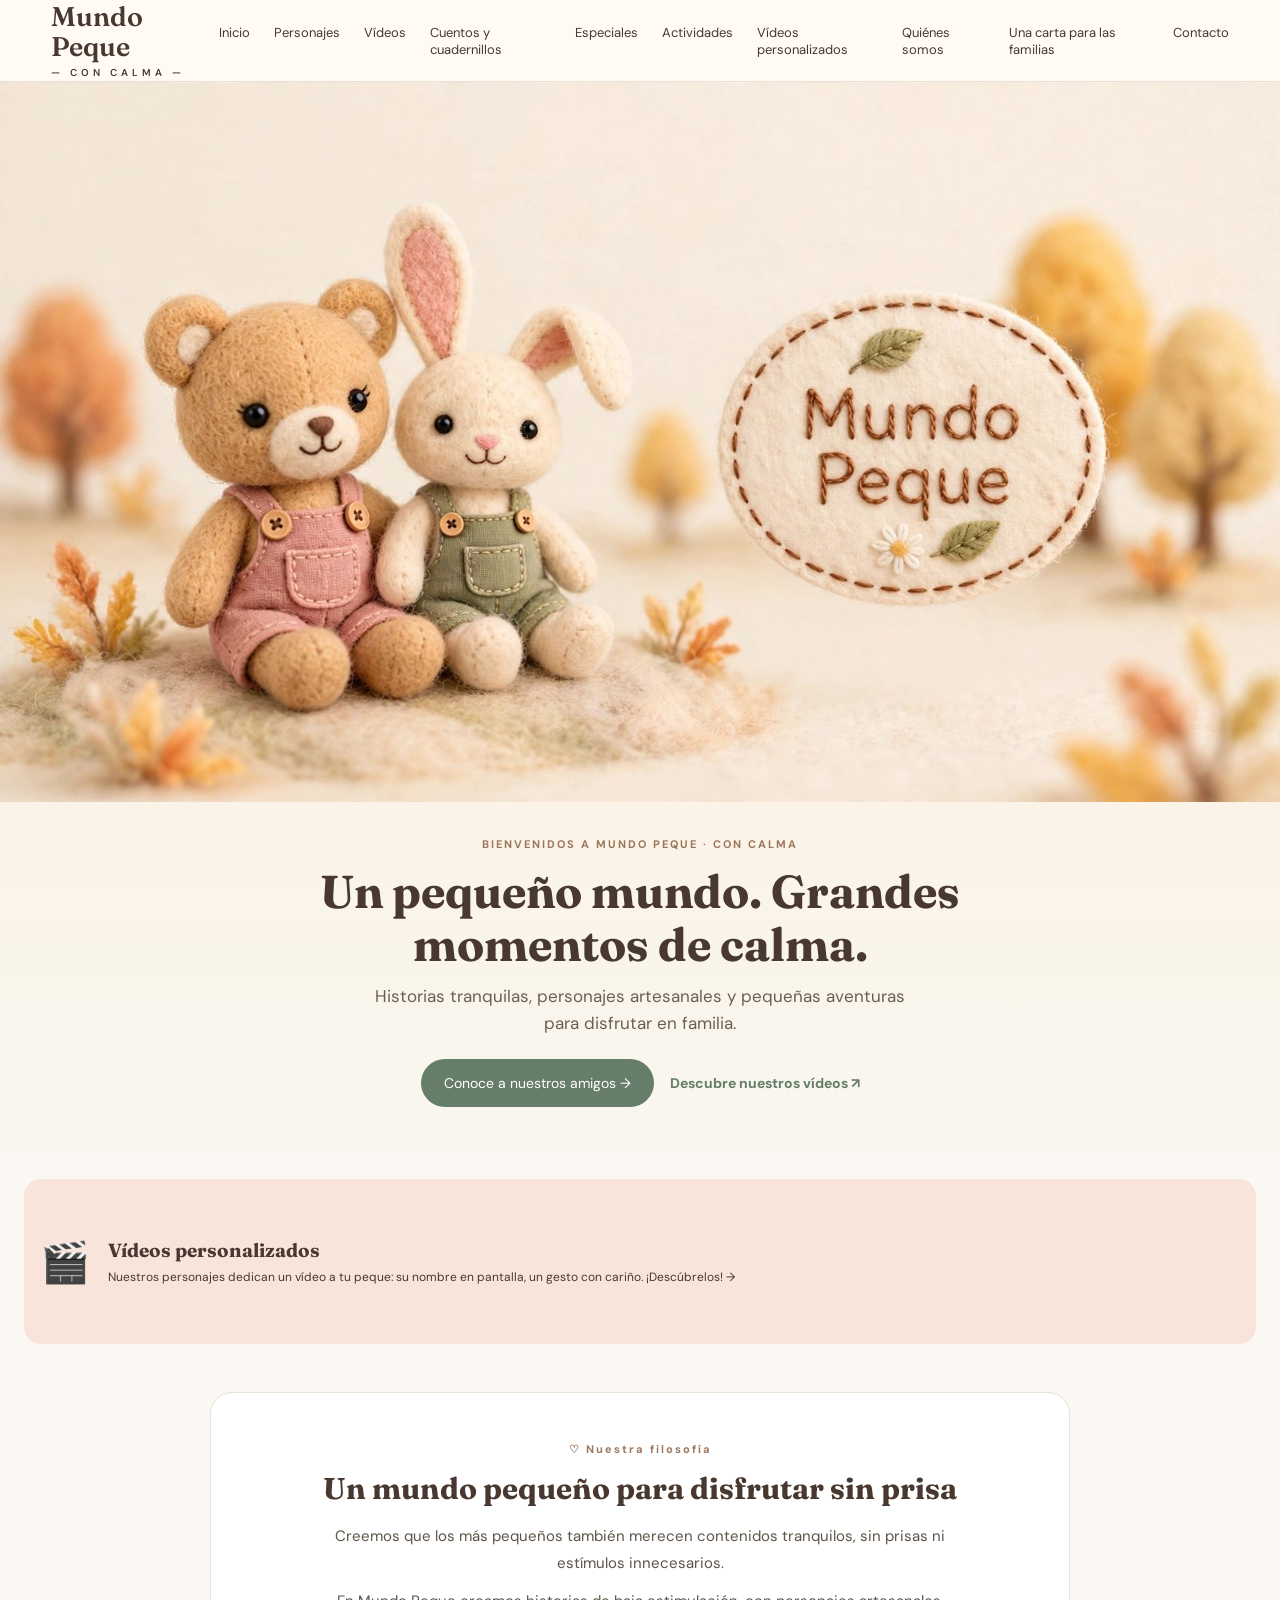
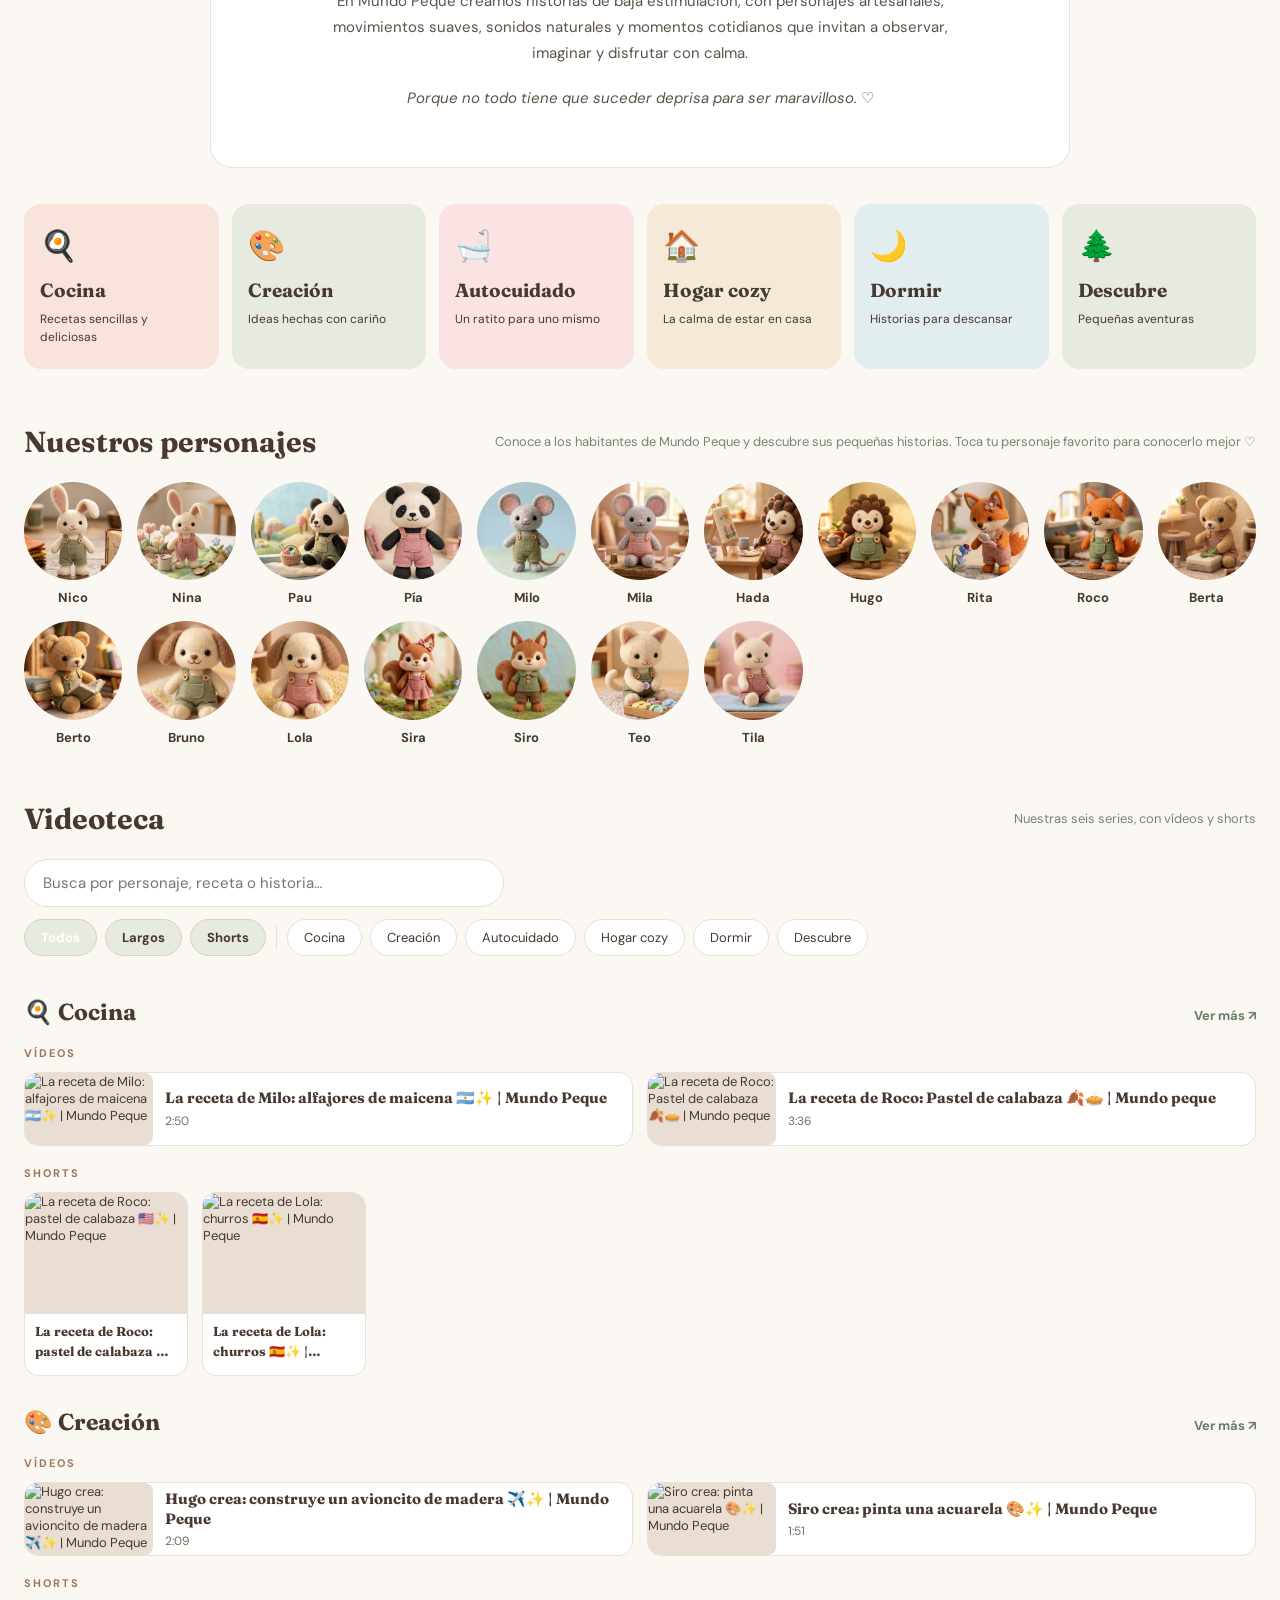
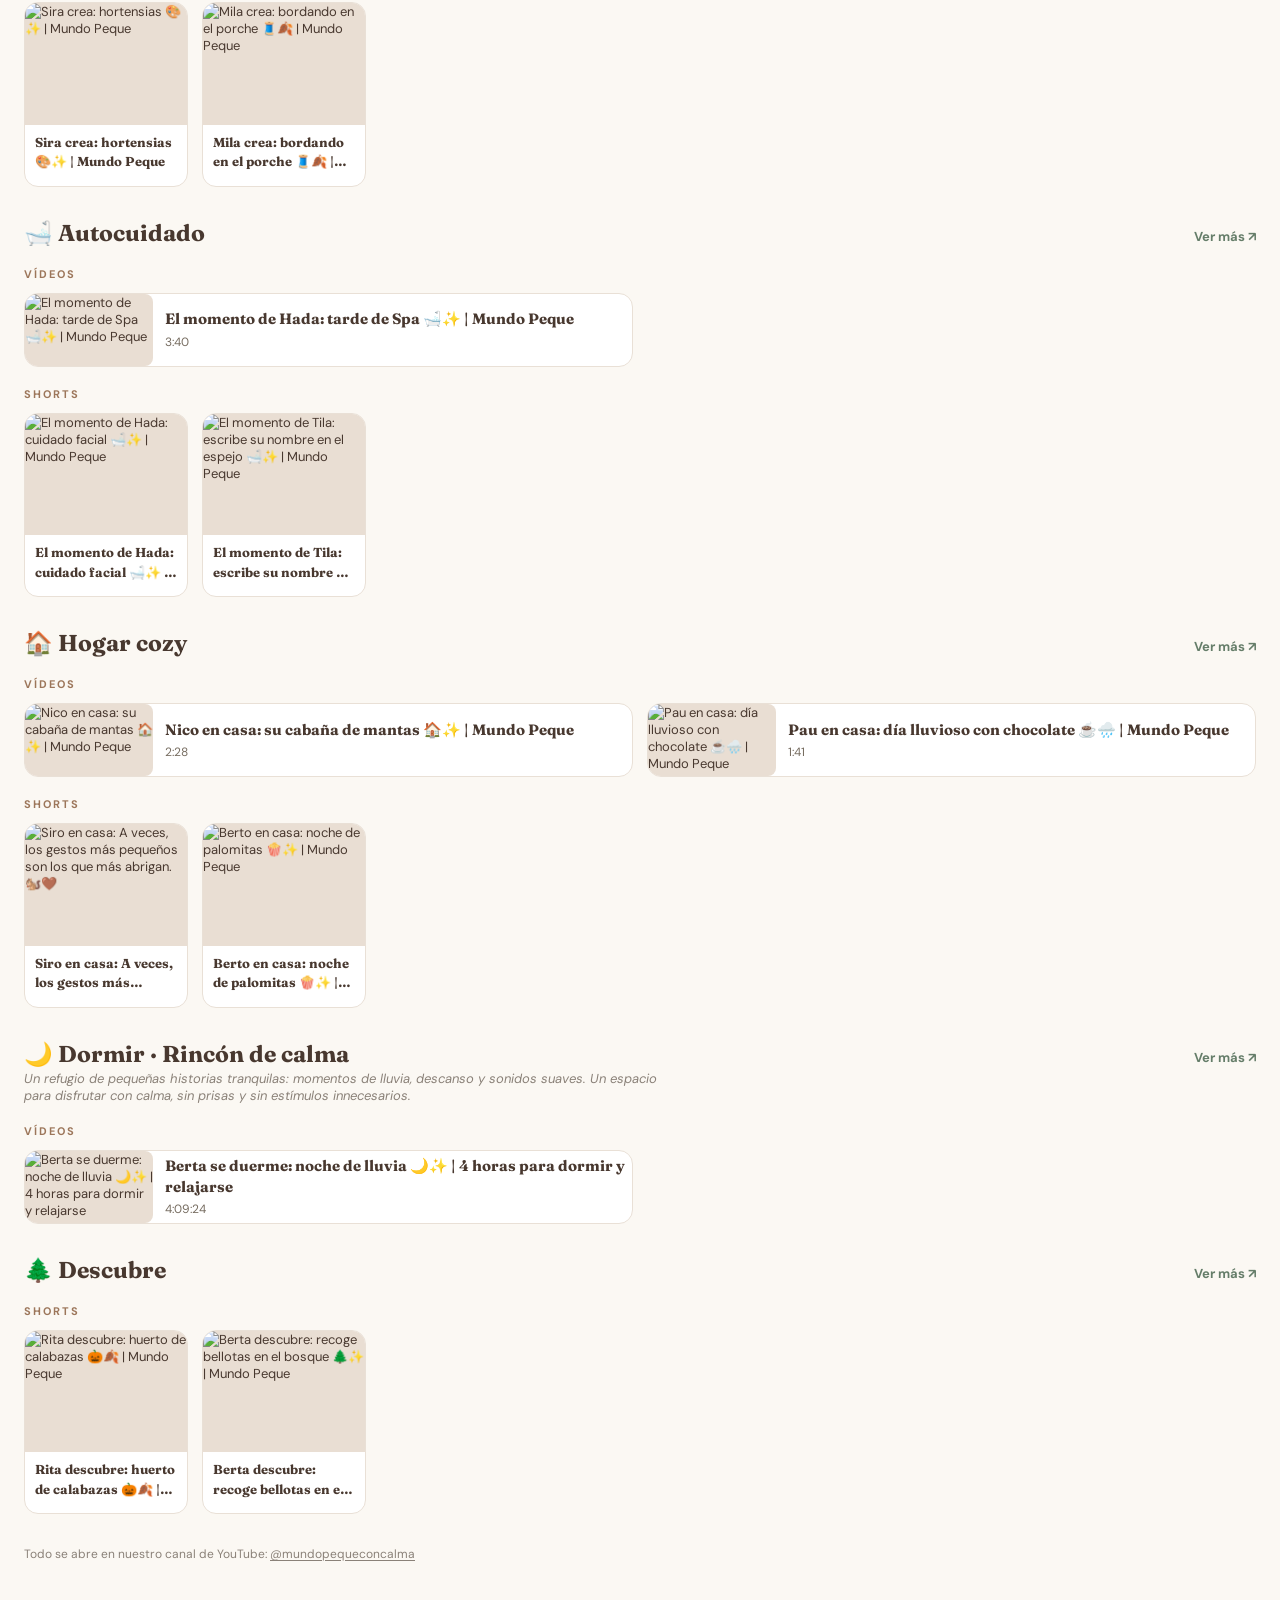
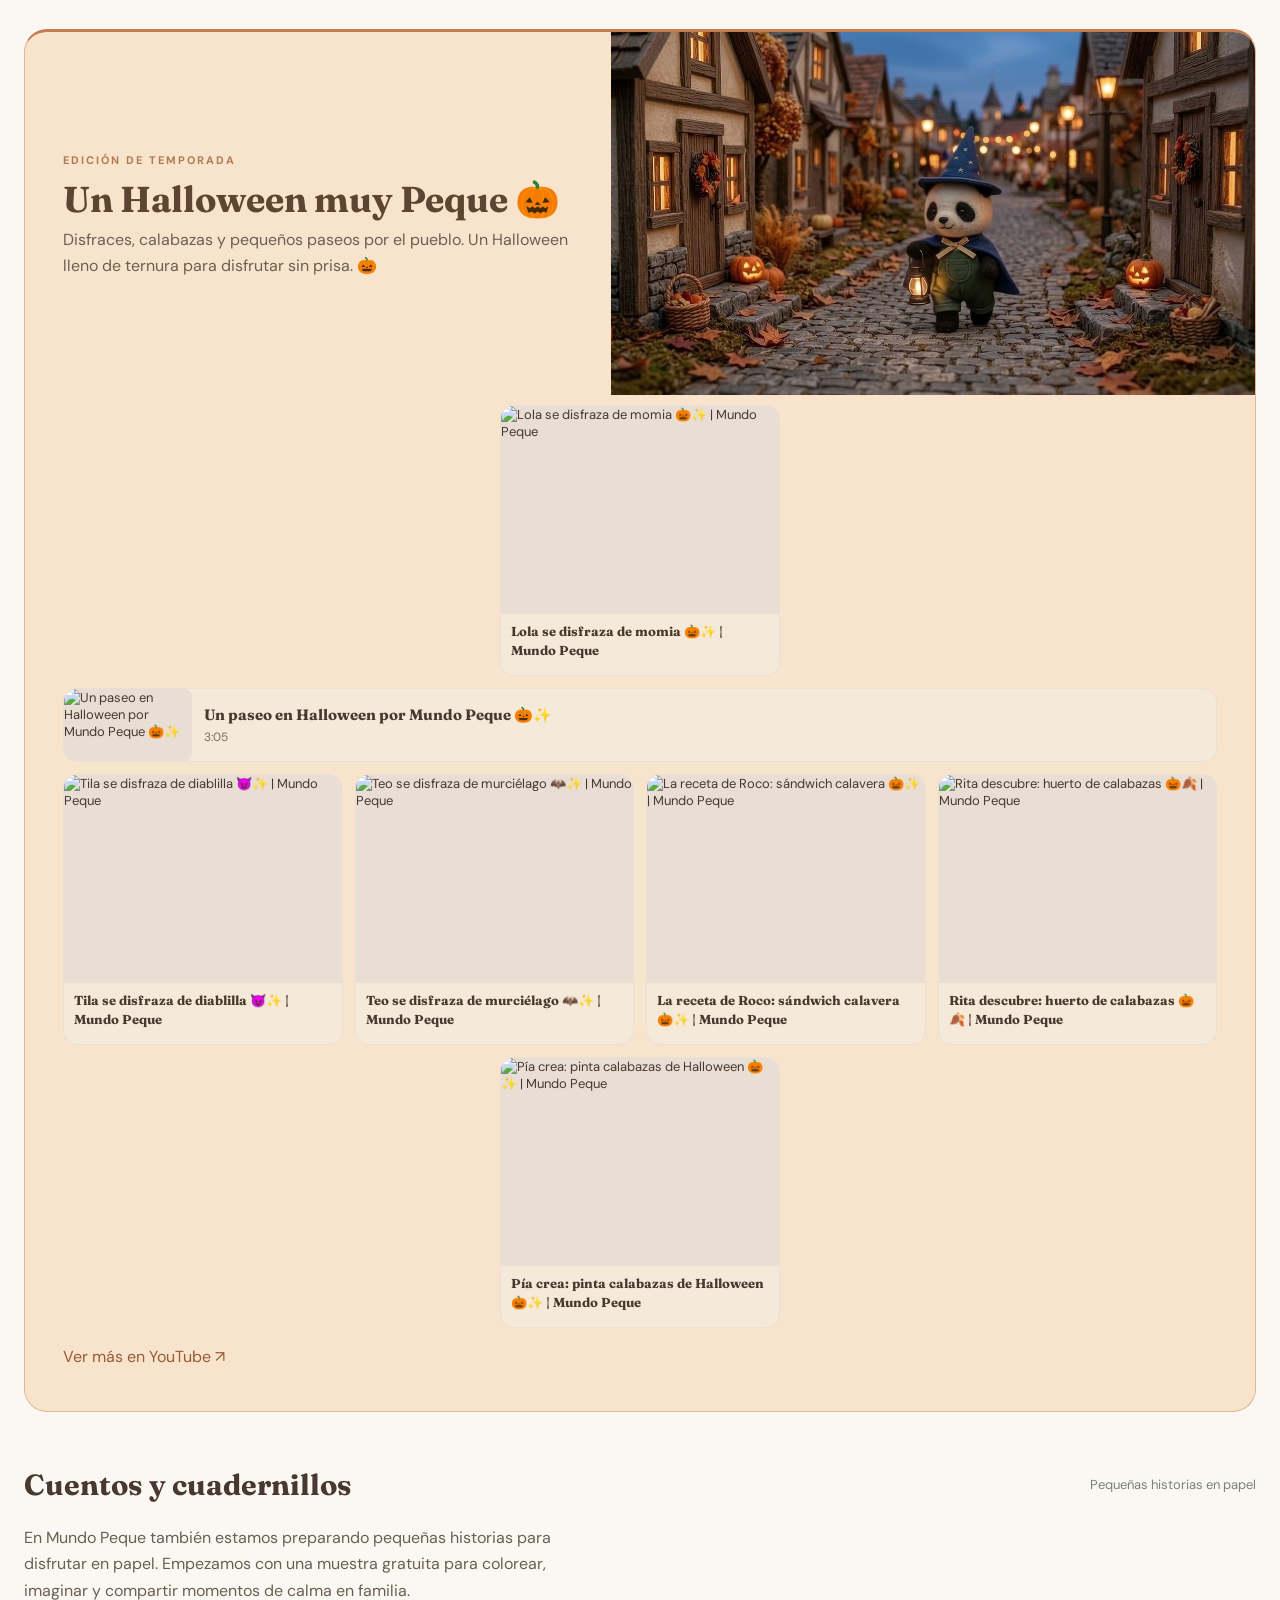
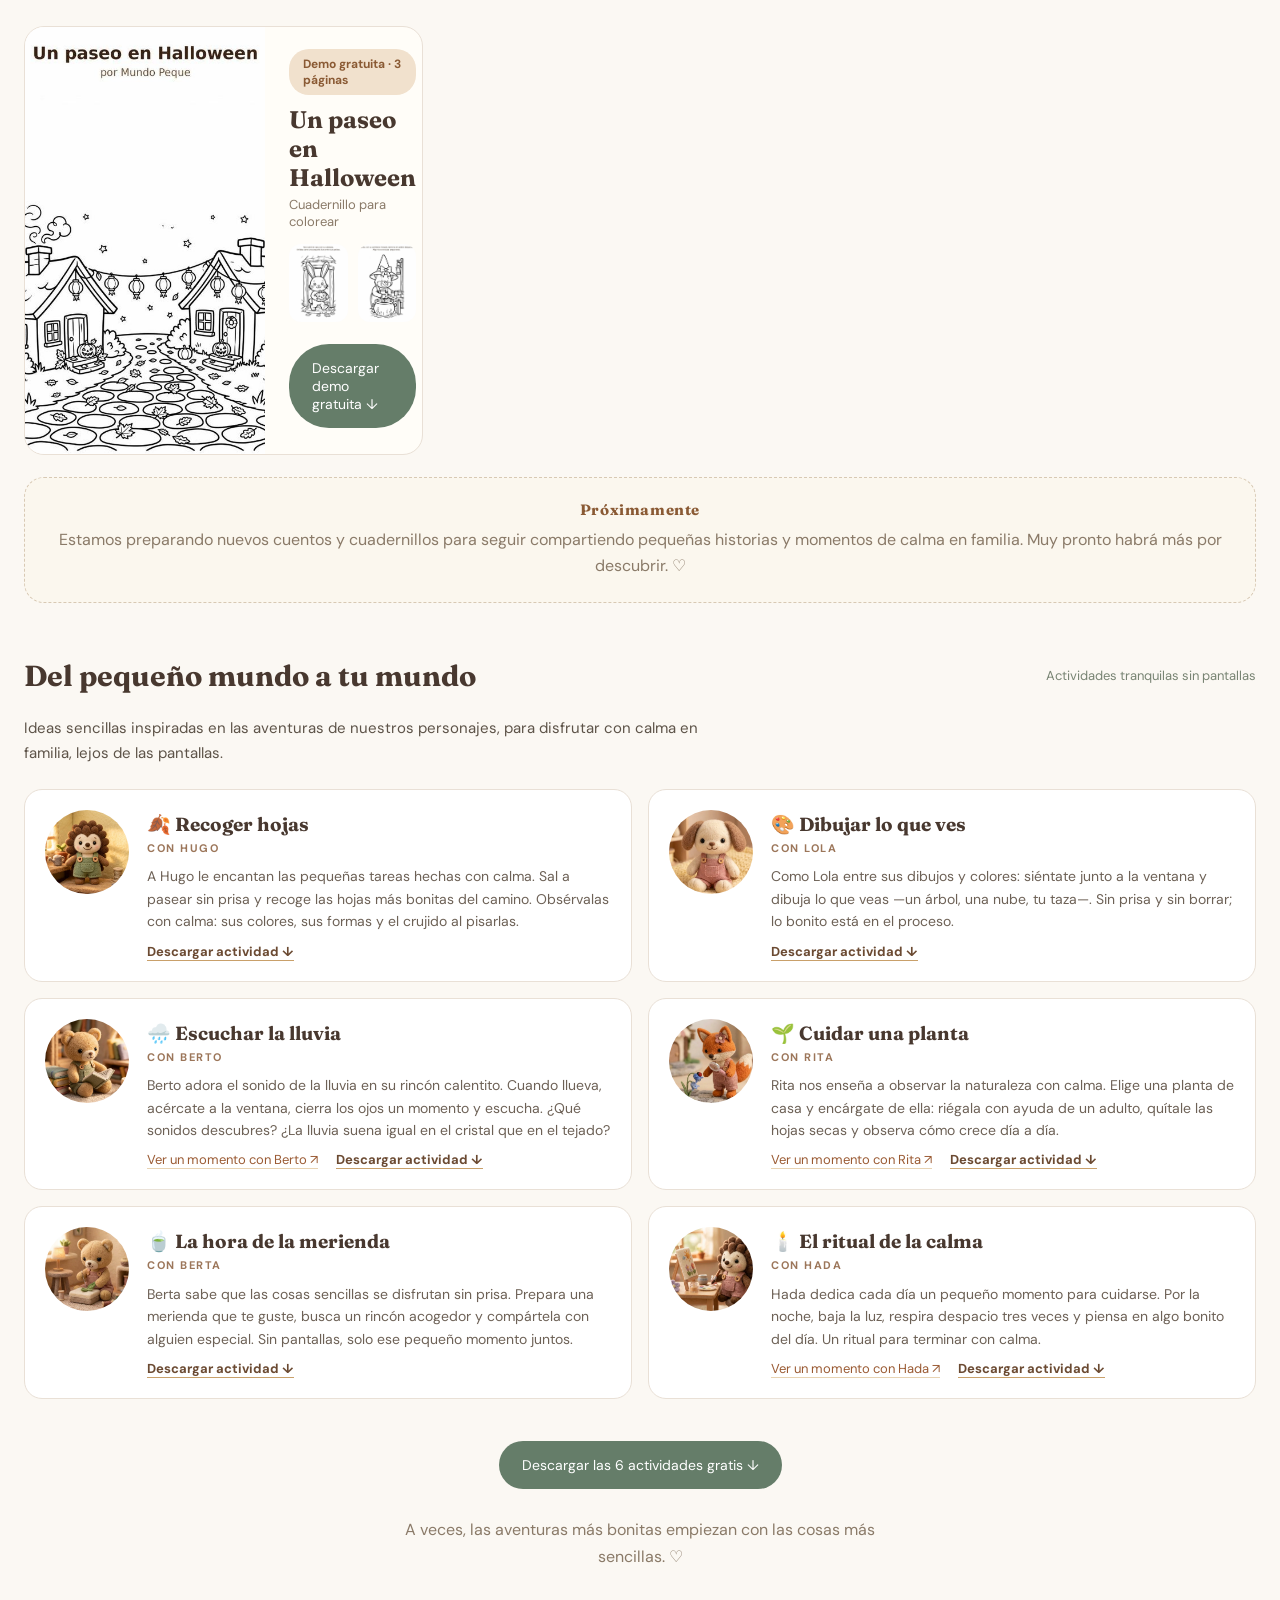
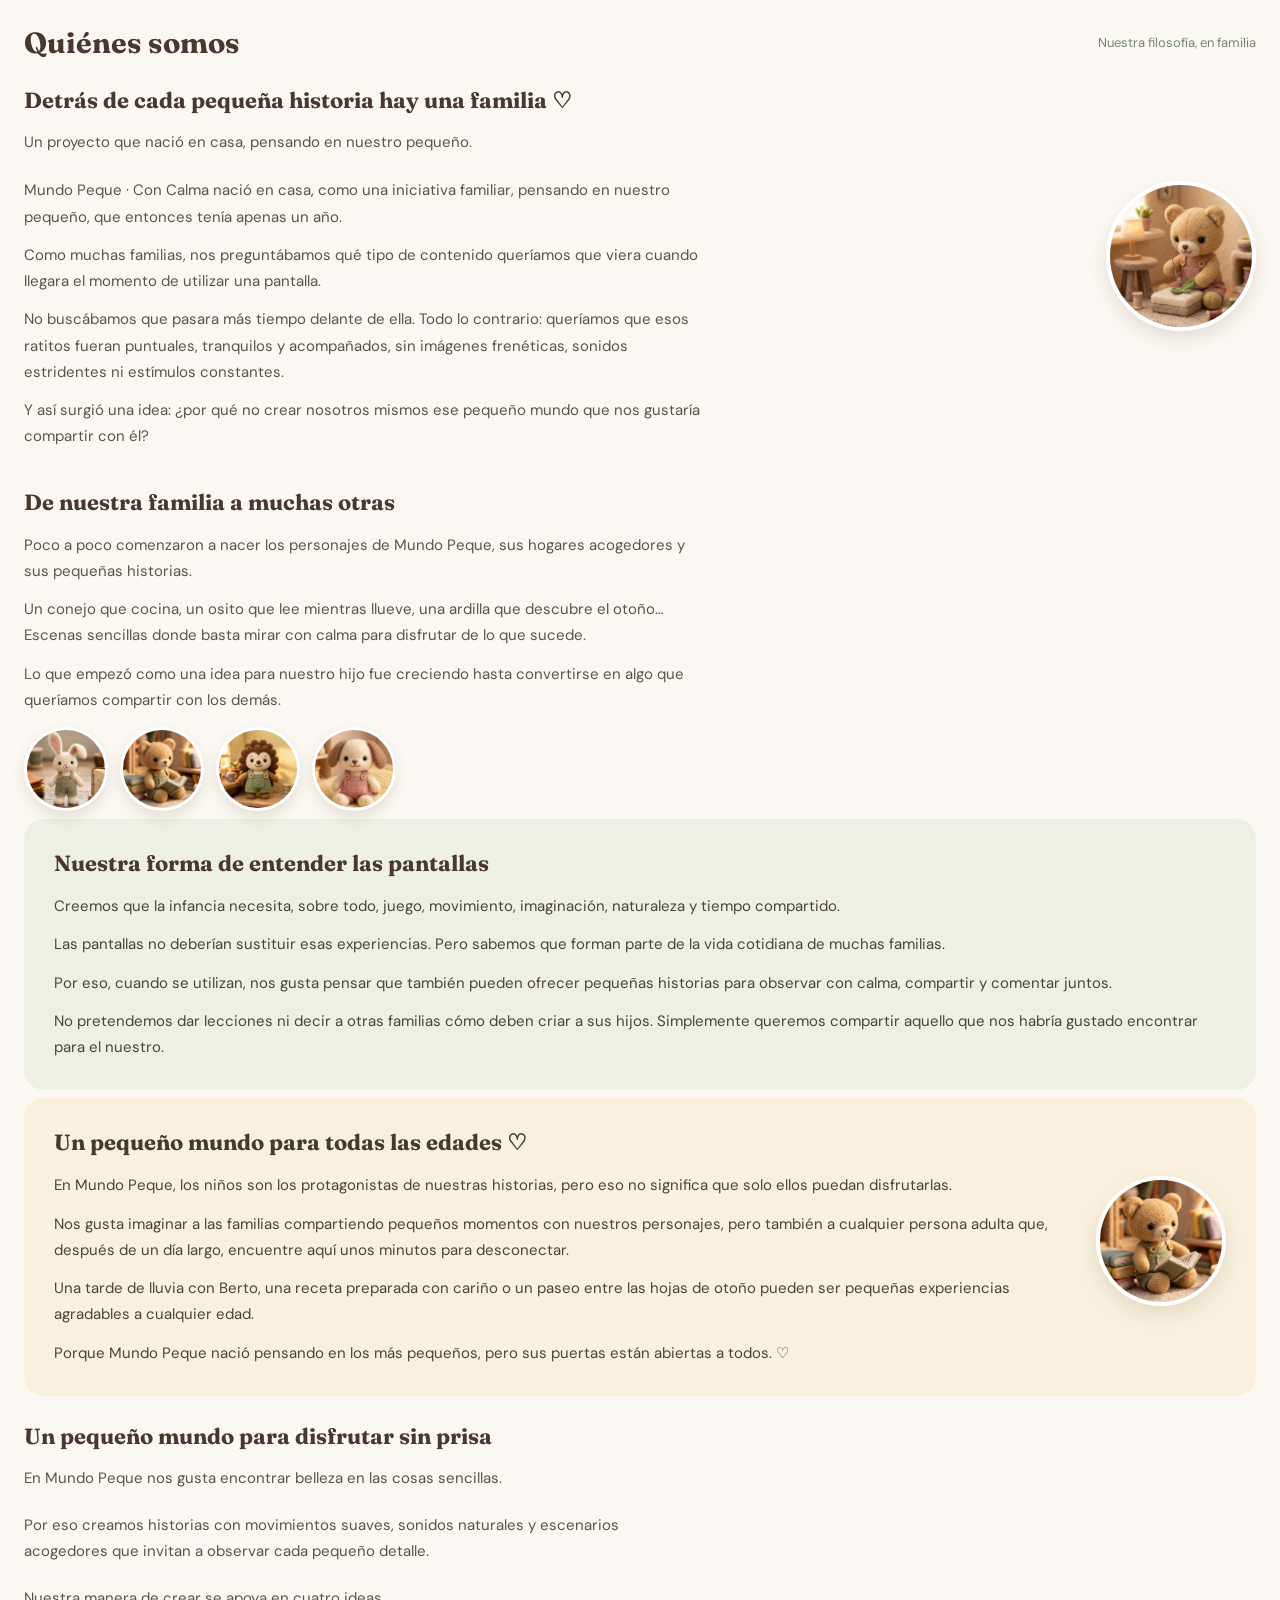
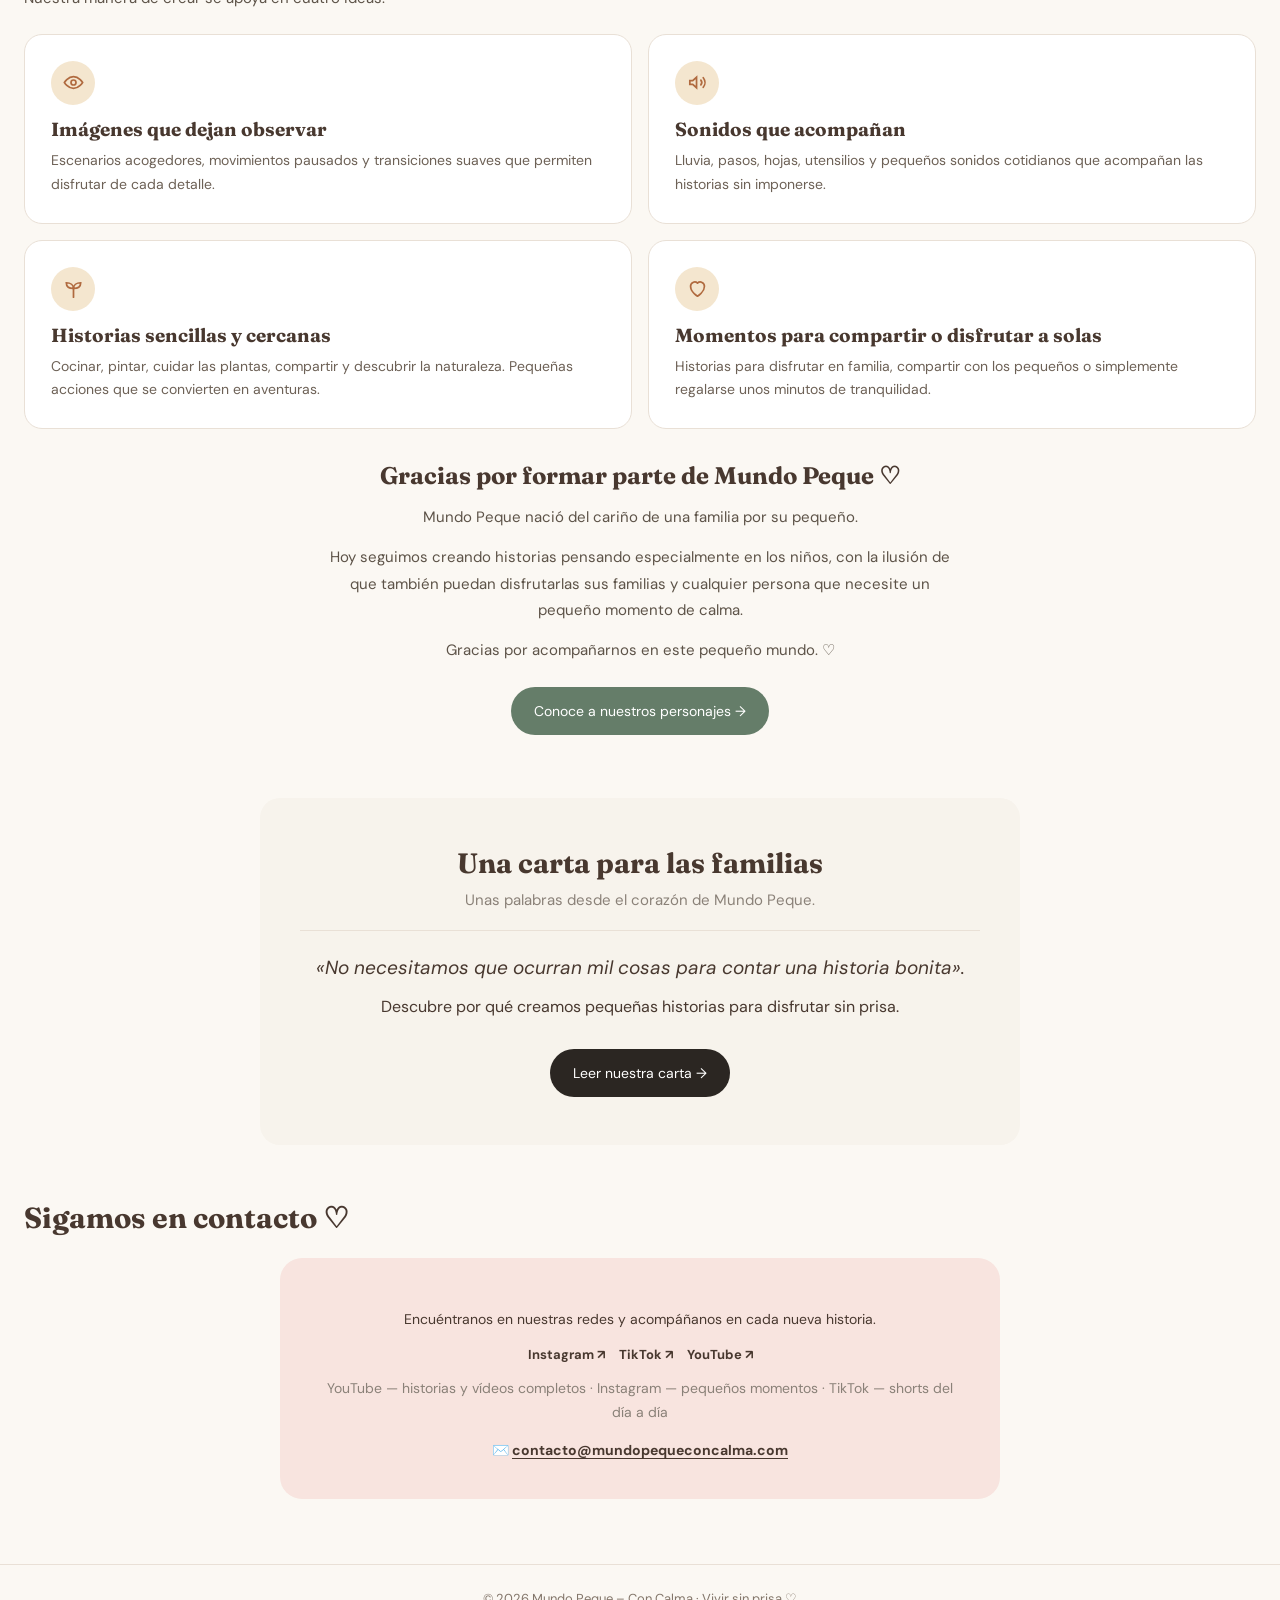
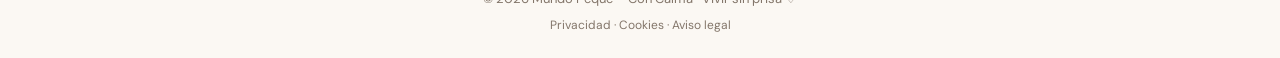
==== index.html @ 4700802c "Videoteca actualizada desde YouTube" ====
<!doctype html><html lang="es"><head><meta charset="utf-8"><meta name="viewport" content="width=device-width, initial-scale=1"><meta name="description" content="Mundo Peque – Con Calma: cuentos, personajes y pequeños momentos para disfrutar sin prisa."><title>Mundo Peque – Con Calma</title><link rel="icon" href="data:image/svg+xml,%3Csvg xmlns='http://www.w3.org/2000/svg' viewBox='0 0 64 64'%3E%3Ccircle cx='32' cy='32' r='30' fill='%23fbf8f3'/%3E%3Ccircle cx='32' cy='36' r='16' fill='%23657d69'/%3E%3Ccircle cx='32' cy='22' r='7' fill='%23e8b4a0'/%3E%3C/svg%3E"><meta property="og:type" content="website">
<meta property="og:locale" content="es_ES">
<meta property="og:site_name" content="Mundo Peque · Con Calma">
<meta property="og:title" content="Mundo Peque · Con Calma — Pequeñas historias, grandes momentos de calma">
<meta property="og:description" content="Historias de baja estimulación para disfrutar sin prisa: personajes artesanales de fieltro, vídeos tranquilos y actividades sin pantallas.">
<meta property="og:url" content="https://mundopequeconcalma.com/">
<meta property="og:image" content="https://mundopequeconcalma.com/assets/banner.jpg">
<meta name="twitter:card" content="summary_large_image">
<link rel="stylesheet" href="styles.css?v=b5j"></head><body>
<a class="skip-link" href="#contenido">Saltar al contenido</a>
<header class="top"><a class="brand" href="#inicio"><span>Mundo Peque</span><small>— CON CALMA —</small></a><button class="menu" aria-label="Abrir menú" aria-expanded="false">☰</button><nav id="nav"><div class="nav-group"><span class="nav-group-title">Descubre Mundo Peque</span><a href="#inicio">Inicio</a><a href="#personajes">Personajes</a><a href="#videos">Vídeos</a><a href="#cuentos">Cuentos y cuadernillos</a></div><div class="nav-group"><span class="nav-group-title">Disfruta con nosotros</span><a href="#especiales">Especiales</a><a href="#actividades">Actividades</a><a href="videos-personalizados.html">Vídeos personalizados</a></div><div class="nav-group"><span class="nav-group-title">Conócenos</span><a href="#nosotros">Quiénes somos</a><a href="carta.html">Una carta para las familias</a><a href="#contacto">Contacto</a></div></nav></header>
<main id="contenido" tabindex="-1"><section id="inicio" class="hero-banner"><div class="hero-banner-image"><img src="assets/banner.jpg" alt="Berta y Nico junto al cartel bordado de Mundo Peque" fetchpriority="high"></div><div class="hero-banner-copy"><span class="eyebrow">Bienvenidos a Mundo Peque · Con Calma</span><h1>Un pequeño mundo. Grandes momentos de calma.</h1><p>Historias tranquilas, personajes artesanales y pequeñas aventuras para disfrutar en familia.</p><div class="hero-actions"><a class="btn" href="#personajes">Conoce a nuestros amigos →</a><a class="hero-secondary" href="#videos">Descubre nuestros vídeos ↗</a></div></div></section>
<section class="wrap"><a class="cat peach" href="videos-personalizados.html" style="display:flex;align-items:center;gap:18px;margin-top:28px;text-align:left"><span style="font-size:40px">🎬</span><span><h3 style="margin:0 0 6px">Vídeos personalizados</h3><p>Nuestros personajes dedican un vídeo a tu peque: su nombre en pantalla, un gesto con cariño. ¡Descúbrelos! →</p></span></a></section>
<section class="wrap philosophy" id="filosofia"><span class="eyebrow">♡ Nuestra filosofía</span>
<h2>Un mundo pequeño para disfrutar sin prisa</h2>
<p>Creemos que los más pequeños también merecen contenidos tranquilos, sin prisas ni estímulos innecesarios.</p>
<p>En Mundo Peque creamos historias de baja estimulación, con personajes artesanales, movimientos suaves, sonidos naturales y momentos cotidianos que invitan a observar, imaginar y disfrutar con calma.</p>
<p class="closing"><em>Porque no todo tiene que suceder deprisa para ser maravilloso.</em> ♡</p></section>
<section class="wrap categories" aria-label="Nuestras series"><a class="cat peach" href="#serie-cocina" data-video-category="Cocina"><span>🍳</span><h3>Cocina</h3><p>Recetas sencillas y deliciosas</p></a><a class="cat sage" href="#serie-creacion" data-video-category="Creación"><span>🎨</span><h3>Creación</h3><p>Ideas hechas con cariño</p></a><a class="cat pink" href="#serie-autocuidado" data-video-category="Autocuidado"><span>🛁</span><h3>Autocuidado</h3><p>Un ratito para uno mismo</p></a><a class="cat sand" href="#serie-hogar" data-video-category="Hogar cozy"><span>🏠</span><h3>Hogar cozy</h3><p>La calma de estar en casa</p></a><a class="cat blue" href="#serie-dormir" data-video-category="Dormir"><span>🌙</span><h3>Dormir</h3><p>Historias para descansar</p></a><a class="cat sage" href="#serie-descubre" data-video-category="Descubre"><span>🌲</span><h3>Descubre</h3><p>Pequeñas aventuras</p></a></section>
<section id="personajes" class="wrap section"><div class="section-head"><h2>Nuestros personajes</h2><span>Conoce a los habitantes de Mundo Peque y descubre sus pequeñas historias. Toca tu personaje favorito para conocerlo mejor ♡</span></div><div id="characters" class="characters"></div></section>
<section id="videos" class="wrap section"><div class="section-head"><h2>Videoteca</h2><span>Nuestras seis series, con vídeos y shorts</span></div>
<div class="video-toolbar"><input id="videoSearch" type="search" placeholder="Busca por personaje, receta o historia…" aria-label="Buscar vídeos"><div class="pills" id="videoPills" role="group" aria-label="Filtrar vídeos"></div></div><p class="hint" id="videoCount" aria-live="polite"></p>
<!-- VIDEOTECA-AUTO:INICIO -->
<div class="series-block" id="serie-cocina">
<div class="series-head"><h3 class="group-title">🍳 Cocina</h3><a class="more" href="https://www.youtube.com/@mundopequeconcalma/search?query=receta" target="_blank" rel="noopener">Ver más ↗</a></div>
<p class="sub-label">VÍDEOS</p><div class="videos videos-longs">
<article class="vcard vcard-long"><a class="video-link" href="https://www.youtube.com/watch?v=KRJOGCAmk6w" target="_blank" rel="noopener"><span class="thumb thumb-long"><img src="https://i.ytimg.com/vi/KRJOGCAmk6w/hqdefault.jpg" alt="La receta de Milo: alfajores de maicena 🇦🇷✨ | Mundo Peque" loading="lazy"></span><span class="vbody"><h3>La receta de Milo: alfajores de maicena 🇦🇷✨ | Mundo Peque</h3><p>2:50</p></span></a></article><article class="vcard vcard-long"><a class="video-link" href="https://www.youtube.com/watch?v=C264kTWEgaY" target="_blank" rel="noopener"><span class="thumb thumb-long"><img src="https://i.ytimg.com/vi/C264kTWEgaY/hqdefault.jpg" alt="La receta de Roco: Pastel de calabaza 🍂🥧 | Mundo peque" loading="lazy"></span><span class="vbody"><h3>La receta de Roco: Pastel de calabaza 🍂🥧 | Mundo peque</h3><p>3:36</p></span></a></article>
</div>
<p class="sub-label">SHORTS</p><div class="videos videos-shorts">
<article class="vcard vcard-short"><a class="video-link" href="https://www.youtube.com/shorts/ctdhQGruvGw" target="_blank" rel="noopener"><span class="thumb thumb-short"><img src="https://i.ytimg.com/vi/ctdhQGruvGw/hqdefault.jpg" alt="La receta de Roco: pastel de calabaza 🇺🇸✨ | Mundo Peque" loading="lazy"></span><span class="vbody"><h3>La receta de Roco: pastel de calabaza 🇺🇸✨ | Mundo Peque</h3><p>Short</p></span></a></article><article class="vcard vcard-short"><a class="video-link" href="https://www.youtube.com/shorts/NRsWWUAP1iQ" target="_blank" rel="noopener"><span class="thumb thumb-short"><img src="https://i.ytimg.com/vi/NRsWWUAP1iQ/hqdefault.jpg" alt="La receta de Lola: churros 🇪🇸✨ | Mundo Peque" loading="lazy"></span><span class="vbody"><h3>La receta de Lola: churros 🇪🇸✨ | Mundo Peque</h3><p>Short</p></span></a></article>
</div>
</div>
<div class="series-block" id="serie-creacion">
<div class="series-head"><h3 class="group-title">🎨 Creación</h3><a class="more" href="https://www.youtube.com/@mundopequeconcalma/search?query=crea" target="_blank" rel="noopener">Ver más ↗</a></div>
<p class="sub-label">VÍDEOS</p><div class="videos videos-longs">
<article class="vcard vcard-long"><a class="video-link" href="https://www.youtube.com/watch?v=uQSXjqXdRUM" target="_blank" rel="noopener"><span class="thumb thumb-long"><img src="https://i.ytimg.com/vi/uQSXjqXdRUM/hqdefault.jpg" alt="Hugo crea: construye un avioncito de madera ✈️✨ | Mundo Peque" loading="lazy"></span><span class="vbody"><h3>Hugo crea: construye un avioncito de madera ✈️✨ | Mundo Peque</h3><p>2:09</p></span></a></article><article class="vcard vcard-long"><a class="video-link" href="https://www.youtube.com/watch?v=248L75-EUos" target="_blank" rel="noopener"><span class="thumb thumb-long"><img src="https://i.ytimg.com/vi/248L75-EUos/hqdefault.jpg" alt="Siro crea: pinta una acuarela 🎨✨ | Mundo Peque" loading="lazy"></span><span class="vbody"><h3>Siro crea: pinta una acuarela 🎨✨ | Mundo Peque</h3><p>1:51</p></span></a></article>
</div>
<p class="sub-label">SHORTS</p><div class="videos videos-shorts">
<article class="vcard vcard-short"><a class="video-link" href="https://www.youtube.com/shorts/HMXbG5vsFUc" target="_blank" rel="noopener"><span class="thumb thumb-short"><img src="https://i.ytimg.com/vi/HMXbG5vsFUc/hqdefault.jpg" alt="Sira crea: hortensias 🎨✨ | Mundo Peque" loading="lazy"></span><span class="vbody"><h3>Sira crea: hortensias 🎨✨ | Mundo Peque</h3><p>Short</p></span></a></article><article class="vcard vcard-short"><a class="video-link" href="https://www.youtube.com/shorts/pzw9ReU0qmk" target="_blank" rel="noopener"><span class="thumb thumb-short"><img src="https://i.ytimg.com/vi/pzw9ReU0qmk/hqdefault.jpg" alt="Mila crea: bordando en el porche 🧵🍂 | Mundo Peque" loading="lazy"></span><span class="vbody"><h3>Mila crea: bordando en el porche 🧵🍂 | Mundo Peque</h3><p>Short</p></span></a></article>
</div>
</div>
<div class="series-block" id="serie-autocuidado">
<div class="series-head"><h3 class="group-title">🛁 Autocuidado</h3><a class="more" href="https://www.youtube.com/@mundopequeconcalma/search?query=momento" target="_blank" rel="noopener">Ver más ↗</a></div>
<p class="sub-label">VÍDEOS</p><div class="videos videos-longs">
<article class="vcard vcard-long"><a class="video-link" href="https://www.youtube.com/watch?v=20a7AdA8Zvk" target="_blank" rel="noopener"><span class="thumb thumb-long"><img src="https://i.ytimg.com/vi/20a7AdA8Zvk/hqdefault.jpg" alt="El momento de Hada: tarde de Spa 🛁✨ | Mundo Peque" loading="lazy"></span><span class="vbody"><h3>El momento de Hada: tarde de Spa 🛁✨ | Mundo Peque</h3><p>3:40</p></span></a></article>
</div>
<p class="sub-label">SHORTS</p><div class="videos videos-shorts">
<article class="vcard vcard-short"><a class="video-link" href="https://www.youtube.com/shorts/2hgl8jRjY04" target="_blank" rel="noopener"><span class="thumb thumb-short"><img src="https://i.ytimg.com/vi/2hgl8jRjY04/hqdefault.jpg" alt="El momento de Hada: cuidado facial 🛁✨ | Mundo Peque" loading="lazy"></span><span class="vbody"><h3>El momento de Hada: cuidado facial 🛁✨ | Mundo Peque</h3><p>Short</p></span></a></article><article class="vcard vcard-short"><a class="video-link" href="https://www.youtube.com/shorts/qjBfiqfqw6I" target="_blank" rel="noopener"><span class="thumb thumb-short"><img src="https://i.ytimg.com/vi/qjBfiqfqw6I/hqdefault.jpg" alt="El momento de Tila: escribe su nombre en el espejo 🛁✨ | Mundo Peque" loading="lazy"></span><span class="vbody"><h3>El momento de Tila: escribe su nombre en el espejo 🛁✨ | Mundo Peque</h3><p>Short</p></span></a></article>
</div>
</div>
<div class="series-block" id="serie-hogar">
<div class="series-head"><h3 class="group-title">🏠 Hogar cozy</h3><a class="more" href="https://www.youtube.com/@mundopequeconcalma/search?query=en%20casa" target="_blank" rel="noopener">Ver más ↗</a></div>
<p class="sub-label">VÍDEOS</p><div class="videos videos-longs">
<article class="vcard vcard-long"><a class="video-link" href="https://www.youtube.com/watch?v=aL0N6SCHcEo" target="_blank" rel="noopener"><span class="thumb thumb-long"><img src="https://i.ytimg.com/vi/aL0N6SCHcEo/hqdefault.jpg" alt="Nico en casa: su cabaña de mantas 🏠✨ | Mundo Peque" loading="lazy"></span><span class="vbody"><h3>Nico en casa: su cabaña de mantas 🏠✨ | Mundo Peque</h3><p>2:28</p></span></a></article><article class="vcard vcard-long"><a class="video-link" href="https://www.youtube.com/watch?v=Q-yUj7jzYx8" target="_blank" rel="noopener"><span class="thumb thumb-long"><img src="https://i.ytimg.com/vi/Q-yUj7jzYx8/hqdefault.jpg" alt="Pau en casa: día lluvioso con chocolate ☕🌧️ | Mundo Peque" loading="lazy"></span><span class="vbody"><h3>Pau en casa: día lluvioso con chocolate ☕🌧️ | Mundo Peque</h3><p>1:41</p></span></a></article>
</div>
<p class="sub-label">SHORTS</p><div class="videos videos-shorts">
<article class="vcard vcard-short"><a class="video-link" href="https://www.youtube.com/shorts/cQlWnLq9Ieo" target="_blank" rel="noopener"><span class="thumb thumb-short"><img src="https://i.ytimg.com/vi/cQlWnLq9Ieo/hqdefault.jpg" alt="Siro en casa: A veces, los gestos más pequeños son los que más abrigan. 🐿️🤎" loading="lazy"></span><span class="vbody"><h3>Siro en casa: A veces, los gestos más pequeños son los que más abrigan. 🐿️🤎</h3><p>Short</p></span></a></article><article class="vcard vcard-short"><a class="video-link" href="https://www.youtube.com/shorts/d2xYHXxzsKc" target="_blank" rel="noopener"><span class="thumb thumb-short"><img src="https://i.ytimg.com/vi/d2xYHXxzsKc/hqdefault.jpg" alt="Berto en casa: noche de palomitas 🍿✨ | Mundo Peque" loading="lazy"></span><span class="vbody"><h3>Berto en casa: noche de palomitas 🍿✨ | Mundo Peque</h3><p>Short</p></span></a></article>
</div>
</div>
<div class="series-block" id="serie-dormir">
<div class="series-head"><h3 class="group-title">🌙 Dormir · Rincón de calma</h3><a class="more" href="https://www.youtube.com/playlist?list=PLcX2JBXXFMAc" target="_blank" rel="noopener">Ver más ↗</a></div>
<p class="series-intro">Un refugio de pequeñas historias tranquilas: momentos de lluvia, descanso y sonidos suaves. Un espacio para disfrutar con calma, sin prisas y sin estímulos innecesarios.</p>
<p class="sub-label">VÍDEOS</p><div class="videos videos-longs">
<article class="vcard vcard-long"><a class="video-link" href="https://www.youtube.com/watch?v=YvJ5V5ZhZ_Y" target="_blank" rel="noopener"><span class="thumb thumb-long"><img src="https://i.ytimg.com/vi/YvJ5V5ZhZ_Y/hqdefault.jpg" alt="Berta se duerme: noche de lluvia 🌙✨ | 4 horas para dormir y relajarse" loading="lazy"></span><span class="vbody"><h3>Berta se duerme: noche de lluvia 🌙✨ | 4 horas para dormir y relajarse</h3><p>4:09:24</p></span></a></article>
</div>
<p class="sub-label">SHORTS</p><div class="videos videos-shorts">
<p class="missing">Muy pronto</p>
</div>
</div>
<div class="series-block" id="serie-descubre">
<div class="series-head"><h3 class="group-title">🌲 Descubre</h3><a class="more" href="https://www.youtube.com/@mundopequeconcalma/search?query=descubre" target="_blank" rel="noopener">Ver más ↗</a></div>
<p class="sub-label">VÍDEOS</p><div class="videos videos-longs">
<p class="missing">Muy pronto</p>
</div>
<p class="sub-label">SHORTS</p><div class="videos videos-shorts">
<article class="vcard vcard-short"><a class="video-link" href="https://www.youtube.com/shorts/40dXE_StxxQ" target="_blank" rel="noopener"><span class="thumb thumb-short"><img src="https://i.ytimg.com/vi/40dXE_StxxQ/hqdefault.jpg" alt="Rita descubre: huerto de calabazas 🎃🍂 | Mundo Peque" loading="lazy"></span><span class="vbody"><h3>Rita descubre: huerto de calabazas 🎃🍂 | Mundo Peque</h3><p>Short</p></span></a></article><article class="vcard vcard-short"><a class="video-link" href="https://www.youtube.com/shorts/PXomBNypXQg" target="_blank" rel="noopener"><span class="thumb thumb-short"><img src="https://i.ytimg.com/vi/PXomBNypXQg/hqdefault.jpg" alt="Berta descubre: recoge bellotas en el bosque 🌲✨ | Mundo Peque" loading="lazy"></span><span class="vbody"><h3>Berta descubre: recoge bellotas en el bosque 🌲✨ | Mundo Peque</h3><p>Short</p></span></a></article>
</div>
</div>
<!-- VIDEOTECA-AUTO:FIN -->
<p class="hint">Todo se abre en nuestro canal de YouTube: <a href="https://www.youtube.com/@mundopequeconcalma" target="_blank" rel="noopener">@mundopequeconcalma</a></p></section>
<section id="especiales" class="wrap section">
<div class="season" id="season" data-season="halloween">
<div class="season-hero">
<img id="season-img" src="assets/halloween-pau.jpg" alt="Pau paseando por el pueblo en Halloween" loading="lazy">
<div class="season-intro">
<span class="kicker">Edición de temporada</span>
<h2 id="season-title">Un Halloween muy Peque 🎃</h2>
<p id="season-text">Disfraces, calabazas y pequeños paseos por el pueblo. Un Halloween lleno de ternura para disfrutar sin prisa. 🎃</p>
</div>
</div>
<div class="season-body">
<div class="videos season-grid" id="season-grid" aria-live="polite"></div>
<div class="season-foot">
<button class="season-toggle" id="season-toggle" type="button" hidden>Ver todos</button>
<a class="more" id="season-yt" href="https://www.youtube.com/@mundopequeconcalma/search?query=halloween" target="_blank" rel="noopener">Ver más en YouTube ↗</a>
</div>
<div class="season-archive" id="season-archive" hidden></div>
</div>
</div>
</section>
<section id="cuentos" class="wrap section">
<div class="section-head"><h2>Cuentos y cuadernillos</h2><span>Pequeñas historias en papel</span></div>
<p class="stories-intro">En Mundo Peque también estamos preparando pequeñas historias para disfrutar en papel. Empezamos con una muestra gratuita para colorear, imaginar y compartir momentos de calma en familia.</p>
<div class="stories-grid">
<article class="story-card">
<img class="story-cover" src="assets/demo/demo-1.jpg" alt="Portada del cuadernillo para colorear Un paseo en Halloween" loading="lazy">
<div class="story-body">
<span class="story-tag">Demo gratuita · 3 páginas</span>
<h3>Un paseo en Halloween</h3>
<p class="story-kind">Cuadernillo para colorear</p>
<div class="story-pages">
<img src="assets/demo/demo-2.jpg" alt="Nico con su calabaza, página para colorear" loading="lazy">
<img src="assets/demo/demo-3.jpg" alt="Berta removiendo el caldero, página para colorear" loading="lazy">
</div>
<a class="btn" href="assets/demo-halloween-colorear.pdf" download>Descargar demo gratuita ↓</a>
</div>
</article>
</div>
<div class="stories-soon">
<h3>Próximamente</h3>
<p>Estamos preparando nuevos cuentos y cuadernillos para seguir compartiendo pequeñas historias y momentos de calma en familia. Muy pronto habrá más por descubrir. ♡</p>
</div>
</section><section id="actividades" class="wrap section"><div class="section-head"><h2>Del pequeño mundo a tu mundo</h2><span>Actividades tranquilas sin pantallas</span></div>
<p class="section-intro">Ideas sencillas inspiradas en las aventuras de nuestros personajes, para disfrutar con calma en familia, lejos de las pantallas.</p>
<div class="activities" id="activities"></div>
<div class="activities-download"><a class="btn" href="assets/actividades/actividades-mundo-peque-6-fichas.pdf" download>Descargar las 6 actividades gratis ↓</a></div>
<p class="activities-close">A veces, las aventuras más bonitas empiezan con las cosas más sencillas. ♡</p>
</section>
<section id="nosotros" class="wrap section"><div class="section-head"><h2>Quiénes somos</h2><span>Nuestra filosofía, en familia</span></div>
<h3 class="subhead">Detrás de cada pequeña historia hay una familia ♡</h3>
<p class="section-intro">Un proyecto que nació en casa, pensando en nuestro pequeño.</p>
<div class="about-fam">
<img class="about-photo" src="assets/personajes/berta.webp" alt="Berta, de Mundo Peque" loading="lazy">
<div class="about-text">
<p>Mundo Peque · Con Calma nació en casa, como una iniciativa familiar, pensando en nuestro pequeño, que entonces tenía apenas un año.</p>
<p>Como muchas familias, nos preguntábamos qué tipo de contenido queríamos que viera cuando llegara el momento de utilizar una pantalla.</p>
<p>No buscábamos que pasara más tiempo delante de ella. Todo lo contrario: queríamos que esos ratitos fueran puntuales, tranquilos y acompañados, sin imágenes frenéticas, sonidos estridentes ni estímulos constantes.</p>
<p>Y así surgió una idea: ¿por qué no crear nosotros mismos ese pequeño mundo que nos gustaría compartir con él?</p>
</div>
</div>
<h3 class="subhead">De nuestra familia a muchas otras</h3>
<div class="about-text">
<p>Poco a poco comenzaron a nacer los personajes de Mundo Peque, sus hogares acogedores y sus pequeñas historias.</p>
<p>Un conejo que cocina, un osito que lee mientras llueve, una ardilla que descubre el otoño… Escenas sencillas donde basta mirar con calma para disfrutar de lo que sucede.</p>
<p>Lo que empezó como una idea para nuestro hijo fue creciendo hasta convertirse en algo que queríamos compartir con los demás.</p>
</div>
<div class="born-photos">
<img src="assets/personajes/nico.webp" alt="Nico" loading="lazy">
<img src="assets/personajes/berto.webp" alt="Berto" loading="lazy">
<img src="assets/personajes/hugo.webp" alt="Hugo" loading="lazy">
<img src="assets/personajes/lola.webp" alt="Lola" loading="lazy">
</div>
<div class="vision-box">
<h3 class="subhead">Nuestra forma de entender las pantallas</h3>
<p>Creemos que la infancia necesita, sobre todo, juego, movimiento, imaginación, naturaleza y tiempo compartido.</p>
<p>Las pantallas no deberían sustituir esas experiencias. Pero sabemos que forman parte de la vida cotidiana de muchas familias.</p>
<p>Por eso, cuando se utilizan, nos gusta pensar que también pueden ofrecer pequeñas historias para observar con calma, compartir y comentar juntos.</p>
<p>No pretendemos dar lecciones ni decir a otras familias cómo deben criar a sus hijos. Simplemente queremos compartir aquello que nos habría gustado encontrar para el nuestro.</p>
</div>
<div class="refuge-box">
<h3 class="subhead">Un pequeño mundo para todas las edades ♡</h3>
<img class="refuge-photo" src="assets/personajes/berto.webp" alt="Berto leyendo junto a la chimenea" loading="lazy">
<p>En Mundo Peque, los niños son los protagonistas de nuestras historias, pero eso no significa que solo ellos puedan disfrutarlas.</p>
<p>Nos gusta imaginar a las familias compartiendo pequeños momentos con nuestros personajes, pero también a cualquier persona adulta que, después de un día largo, encuentre aquí unos minutos para desconectar.</p>
<p>Una tarde de lluvia con Berto, una receta preparada con cariño o un paseo entre las hojas de otoño pueden ser pequeñas experiencias agradables a cualquier edad.</p>
<p>Porque Mundo Peque nació pensando en los más pequeños, pero sus puertas están abiertas a todos. ♡</p>
</div>
<h3 class="subhead">Un pequeño mundo para disfrutar sin prisa</h3>
<p class="section-intro">En Mundo Peque nos gusta encontrar belleza en las cosas sencillas.</p>
<p class="section-intro">Por eso creamos historias con movimientos suaves, sonidos naturales y escenarios acogedores que invitan a observar cada pequeño detalle.</p>
<p class="section-intro">Nuestra manera de crear se apoya en cuatro ideas.</p>
<div class="pillars">
<article><span class="pillar-icon"><svg viewBox="0 0 24 24" fill="none" stroke="#b06a3f" stroke-width="1.8" stroke-linecap="round" aria-hidden="true"><path d="M2.5 12S6 5.8 12 5.8 21.5 12 21.5 12 18 18.2 12 18.2 2.5 12 2.5 12Z"/><circle cx="12" cy="12" r="2.6"/></svg></span><h3>Imágenes que dejan observar</h3><p>Escenarios acogedores, movimientos pausados y transiciones suaves que permiten disfrutar de cada detalle.</p></article>
<article><span class="pillar-icon"><svg viewBox="0 0 24 24" fill="none" stroke="#b06a3f" stroke-width="1.8" stroke-linecap="round" aria-hidden="true"><path d="M4 10v4h3l4 3.5v-11L7 10H4Z"/><path d="M15.5 9.5a4 4 0 0 1 0 5M18 7a8 8 0 0 1 0 10"/></svg></span><h3>Sonidos que acompañan</h3><p>Lluvia, pasos, hojas, utensilios y pequeños sonidos cotidianos que acompañan las historias sin imponerse.</p></article>
<article><span class="pillar-icon"><svg viewBox="0 0 24 24" fill="none" stroke="#b06a3f" stroke-width="1.8" stroke-linecap="round" aria-hidden="true"><path d="M12 21v-9"/><path d="M12 12C12 8.5 9 6 4.5 6c0 4 3 6 7.5 6Z"/><path d="M12 12c0-3.5 3-6 7.5-6 0 4-3 6-7.5 6Z"/></svg></span><h3>Historias sencillas y cercanas</h3><p>Cocinar, pintar, cuidar las plantas, compartir y descubrir la naturaleza. Pequeñas acciones que se convierten en aventuras.</p></article>
<article><span class="pillar-icon"><svg viewBox="0 0 24 24" fill="none" stroke="#b06a3f" stroke-width="1.8" stroke-linecap="round" stroke-linejoin="round" aria-hidden="true"><path d="M12 20s-7.2-4.6-7.2-10.2A4.3 4.3 0 0 1 12 6.4a4.3 4.3 0 0 1 7.2 3.4C19.2 15.4 12 20 12 20Z"/></svg></span><h3>Momentos para compartir o disfrutar a solas</h3><p>Historias para disfrutar en familia, compartir con los pequeños o simplemente regalarse unos minutos de tranquilidad.</p></article>
</div>
<div class="about-end">
<h3>Gracias por formar parte de Mundo Peque ♡</h3>
<p>Mundo Peque nació del cariño de una familia por su pequeño.</p>
<p>Hoy seguimos creando historias pensando especialmente en los niños, con la ilusión de que también puedan disfrutarlas sus familias y cualquier persona que necesite un pequeño momento de calma.</p>
<p>Gracias por acompañarnos en este pequeño mundo. ♡</p>
<a class="btn" href="#personajes">Conoce a nuestros personajes →</a>
</div></section><section id="carta" class="wrap section"><div class="letter-teaser">
<h2>Una carta para las familias</h2>
<p class="teaser-sub">Unas palabras desde el corazón de Mundo Peque.</p>
<hr>
<p class="teaser-quote"><em>«No necesitamos que ocurran mil cosas para contar una historia bonita».</em></p>
<p>Descubre por qué creamos pequeñas historias para disfrutar sin prisa.</p>
<a class="btn btn-dark" href="carta.html">Leer nuestra carta →</a>
</div></section>
<section id="contacto" class="wrap section"><div class="section-head"><h2>Sigamos en contacto ♡</h2></div><div class="contact-card"><p>Encuéntranos en nuestras redes y acompáñanos en cada nueva historia.</p><div class="social"><a href="https://www.instagram.com/mundopequeconcalma/" target="_blank" rel="noopener">Instagram ↗</a><a href="https://www.tiktok.com/@mundopequeconcalma" target="_blank" rel="noopener">TikTok ↗</a><a href="https://www.youtube.com/@mundopequeconcalma" target="_blank" rel="noopener">YouTube ↗</a></div><p class="hint">YouTube — historias y vídeos completos · Instagram — pequeños momentos · TikTok — shorts del día a día</p><p class="mail">✉️ <a href="mailto:contacto@mundopequeconcalma.com">contacto@mundopequeconcalma.com</a></p></div></section></main><footer>© <span id="year"></span> Mundo Peque – Con Calma · Vivir sin prisa ♡<nav class="legal"><a href="privacidad.html">Privacidad</a> · <a href="cookies.html">Cookies</a> · <a href="aviso-legal.html">Aviso legal</a></nav></footer><div class="sheet-backdrop" id="sheetBackdrop" hidden></div><section class="sheet" id="charSheet" role="dialog" aria-modal="true" aria-labelledby="sheetName" hidden><button class="sheet-close" id="sheetClose" aria-label="Cerrar ficha">×</button><div class="sheet-card"><div class="sheet-media"><img id="sheetImg" alt=""></div><div class="sheet-body"><span class="eyebrow">Habitantes de Mundo Peque</span><h2 id="sheetName"></h2><p class="sheet-desc" id="sheetDesc"></p><a class="btn" id="sheetYt" target="_blank" rel="noopener">Ver sus aventuras en YouTube ↗</a></div></div><h3 class="sheet-title">Sus vídeos</h3><div class="sheet-videos" id="sheetVideos"></div><h3 class="sheet-title" id="sheetWallsTitle">Wallpapers</h3><div class="sheet-walls" id="sheetWalls"></div></section><script src="script.js"></script></body></html>
---- styles.css ----
@import url('https://fonts.googleapis.com/css2?family=DM+Sans:wght@400;500;600;700&family=Fraunces:opsz,wght@9..144,400;9..144,600&display=swap');
:root{--ink:#48382f;--cream:#fbf8f3;--sage:#657d69;--line:#e9e0d6}*{box-sizing:border-box}html{scroll-behavior:smooth}body{margin:0;background:var(--cream);color:var(--ink);font-family:'DM Sans',sans-serif}h1,h2,h3,.brand{font-family:'Fraunces',Georgia,serif}a{color:inherit;text-decoration:none}.top{height:82px;background:#fffaf4;display:flex;align-items:center;justify-content:space-between;padding:0 max(4%,calc((100vw - 1320px)/2));border-bottom:1px solid var(--line);position:sticky;top:0;z-index:5}.brand{display:flex;flex-direction:column;font-size:27px;line-height:1.1;font-weight:600}.brand small{font:600 10px 'DM Sans',sans-serif;letter-spacing:4px;margin-top:5px}.top nav{display:flex;gap:24px;font-size:13px}.top nav a:hover,.social a:hover{color:#a86955}.menu{display:none}.eyebrow{letter-spacing:2px;font-size:11px;color:#9c765a;font-weight:700}.btn{display:inline-block;background:var(--sage);color:white;padding:15px 23px;border-radius:40px;font-size:14px;margin-top:16px}.wrap{max-width:1320px;margin:auto;padding-left:24px;padding-right:24px}.categories{display:grid;grid-template-columns:repeat(6,1fr);gap:13px;padding-top:28px}.cat{padding:22px 16px;min-height:165px;border-radius:17px;transition:transform .2s}.cat:hover{transform:translateY(-4px)}.cat span{font-size:30px}.cat h3{font-size:19px;margin:13px 0 8px}.cat p{font-size:12px;line-height:1.5;margin:0}.peach{background:#f9e4db}.sage{background:#e7eadf}.pink{background:#f9e4e3}.sand{background:#f5e9d7}.blue{background:#e2edf0}.section{padding-top:55px}.section-head{display:flex;align-items:center;justify-content:space-between;gap:15px;margin-bottom:23px}.section-head h2{font-size:29px;margin:0}.section-head span{color:#788473;font-size:13px}.characters{display:grid;grid-template-columns:repeat(11,minmax(0,1fr));gap:15px}.person{text-align:center;font-size:13px}.portrait{aspect-ratio:1;border-radius:50%;overflow:hidden;background:#eee4d9;margin-bottom:9px;display:flex;align-items:center;justify-content:center}.portrait img{width:100%;height:100%;object-fit:cover}.missing{font-size:12px;color:#776d61;padding:12px;text-align:center;line-height:1.4}.videos{display:grid;grid-template-columns:repeat(3,1fr);gap:19px}.videos article{background:#fff;border:1px solid var(--line);border-radius:16px;overflow:hidden}.thumb{height:230px;background:#e9ded3}.thumb img{height:100%;width:100%;object-fit:cover}.videos h3{margin:17px 18px 5px;font-size:21px}.videos p{margin:0 18px 20px;font-size:13px;color:#766c60}.hint{font-size:12px;color:#8a8178}.seasonal{margin-top:60px;display:grid;grid-template-columns:60% 40%;background:#553e3b;color:#fff6ed;border-radius:23px;overflow:hidden;padding:0}.seasonal>div:first-child{padding:50px}.seasonal h2{font-size:38px;margin:12px 0}.seasonal p{line-height:1.6;max-width:480px}.season-image{height:310px;background:#806d65}.season-image img{width:100%;height:100%;object-fit:cover}.tag{display:inline-block;background:#f1e1cd;color:#61473b;border-radius:25px;padding:10px 18px;font-size:13px;margin-top:12px}.social{display:flex;gap:14px;flex-wrap:wrap;font-size:13px;font-weight:700}footer{text-align:center;padding:25px;border-top:1px solid var(--line);font-size:13px;color:#83766a}@media(max-width:1000px){.top nav{gap:12px}.characters{grid-template-columns:repeat(6,1fr)}.categories{grid-template-columns:repeat(3,1fr)}}@media(max-width:700px){.top{height:64px}.brand{font-size:23px}.menu{display:block;border:0;background:transparent;font-size:24px}.top nav{display:none;position:absolute;top:64px;left:0;right:0;background:#fffaf4;padding:24px;flex-direction:column;box-shadow:0 12px 20px #0001}.top nav.open{display:flex}.categories{grid-template-columns:repeat(2,1fr)}.cat{min-height:140px}.characters{grid-template-columns:repeat(3,1fr)}.section-head{align-items:flex-start;flex-direction:column}.videos,.seasonal{grid-template-columns:1fr}.seasonal{margin-left:24px;margin-right:24px}.seasonal>div:first-child{padding:30px}.season-image{height:270px}.thumb{height:260px}}

.video-link{display:inline-block;margin:0 18px 20px;padding:10px 15px;background:#e7eadf;border-radius:25px;color:#3e5844;font-size:13px;font-weight:700}.video-link:hover{background:#cbd8c6}
.group-title{font-family:'Fraunces',Georgia,serif;font-size:23px;margin:38px 0 18px;color:var(--ink)}
.group-title:first-of-type{margin-top:6px}
.series-block{margin-bottom:46px}
.series-head{display:flex;align-items:baseline;justify-content:space-between;gap:12px}
.series-head .group-title{margin:0}
.series-head .more{font-size:13px;font-weight:700;color:var(--sage);white-space:nowrap}
.series-head .more:hover{color:#a86955}
.sub-label{font-size:11px;letter-spacing:2px;font-weight:700;color:#9c765a;margin:20px 0 12px}
.season-links{display:flex;flex-direction:column;gap:9px;margin-top:18px}
.season-links a{color:#f6e3cb;font-size:14px;text-decoration:underline;text-underline-offset:3px;text-decoration-color:#a98a76}
.season-links a:hover{color:#fff}
.hint a{text-decoration:underline;text-underline-offset:2px}
.mail{margin:14px 0 0;font-size:14px;font-weight:700}
.mail a{text-decoration:underline;text-underline-offset:3px}
.mail a:hover{color:#a86955}
footer nav.legal{margin-top:10px;font-size:12px}
footer nav.legal a:hover{color:#a86955}
.legal-page{max-width:760px;margin:auto;padding:60px 24px 80px}
.legal-page h1{font-size:34px;margin-bottom:8px}
.legal-page h2{font-size:20px;margin:30px 0 10px}
.legal-page p,.legal-page li{font-size:15px;line-height:1.75;color:#5c5248}
.legal-page ul{padding-left:20px}
.person{cursor:pointer;transition:transform .2s}
.person:hover{transform:translateY(-4px)}
.person:focus-visible{outline:2px solid var(--sage);outline-offset:4px;border-radius:12px}
.sheet-backdrop{position:fixed;inset:0;background:#3a2c25b3;z-index:40;opacity:0;transition:opacity .3s}
.sheet-backdrop.show{opacity:1}
.sheet{position:fixed;z-index:41;left:50%;bottom:24px;transform:translate(-50%,24px);width:min(580px,calc(100vw - 32px));max-height:84vh;overflow-y:auto;background:var(--cream);border-radius:24px;padding:28px;box-shadow:0 24px 60px #3a2c2544;opacity:0;transition:opacity .3s,transform .3s}
.sheet.show{opacity:1;transform:translate(-50%,0)}
.sheet-close{position:absolute;top:14px;right:16px;border:0;background:#efe6d8;width:38px;height:38px;border-radius:50%;font-size:22px;cursor:pointer;color:var(--ink);line-height:1}
.sheet-head{display:flex;align-items:center;gap:18px}
.sheet-portrait{width:96px;height:96px;border-radius:50%;overflow:hidden;background:#eee4d9;flex:none}
.sheet-portrait img{width:100%;height:100%;object-fit:cover}
.sheet-head h2{margin:0;font-size:32px}
.sheet-title{font-size:13px;letter-spacing:2px;text-transform:uppercase;color:#9c765a;margin:24px 0 12px}
.sheet-videos{display:grid;gap:12px}
.sheet-video{display:flex;gap:14px;align-items:center;background:#fff;border:1px solid var(--line);border-radius:16px;padding:10px 14px 10px 10px}
.sv-thumb{width:84px;height:60px;border-radius:10px;object-fit:cover;flex:none;background:#e9ded3}
.sv-play{width:84px;height:60px;border-radius:10px;flex:none;background:#f1e1cd;display:flex;align-items:center;justify-content:center;font-size:20px;color:#9c765a}
.sheet-video div{flex:1;min-width:0}
.sheet-video strong{display:block;font-size:15px;margin-bottom:4px}
.sheet-video span{font-size:12px;color:#8a8178}
.sheet-video a{font-size:13px;font-weight:700;white-space:nowrap}
.sheet-empty{font-size:14px;color:#8a8178;background:#fff;border:1px dashed var(--line);border-radius:16px;padding:18px;text-align:center;line-height:1.7}
@media(max-width:700px){.sheet{left:0;right:0;bottom:0;width:100%;border-radius:24px 24px 0 0;transform:translateY(24px);max-height:88vh}.sheet.show{transform:translateY(0)}}
.sheet{padding:0;width:min(760px,calc(100vw - 32px))}
.sheet-card{display:grid;grid-template-columns:44% 56%;border-bottom:1px solid var(--line)}
.sheet-media{min-height:320px;background:#eee4d9}
.sheet-media img{width:100%;height:100%;object-fit:cover;display:block}
.sheet-body{padding:34px 30px;align-self:center}
.sheet-body .eyebrow{text-transform:uppercase}
.sheet-body h2{font-size:38px;margin:10px 0 12px}
.sheet-desc{font-size:15px;line-height:1.7;color:#6b5f54;margin:0 0 20px}
.sheet .sheet-title,.sheet .sheet-videos{margin-left:28px;margin-right:28px}
.sheet .sheet-walls{margin:0 28px 28px}
@media(max-width:700px){.sheet-card{grid-template-columns:1fr}.sheet-media{min-height:0;height:230px}.sheet-body{padding:24px}.sheet .sheet-title,.sheet .sheet-videos{margin-left:20px;margin-right:20px}.sheet .sheet-walls{margin:0 20px 20px}}
.hero-banner{display:block;background:#f8f0e5}
.hero-banner-image{line-height:0;background:#f8f0e5}
.hero-banner-image img{display:block;width:100%;height:auto}
.hero-banner-copy{padding:30px 24px 44px;text-align:center;background:linear-gradient(180deg,#fbf3e8,#f8f7ef)}
.hero-banner-copy .eyebrow{text-transform:uppercase}
.hero-banner-copy h1{font-family:'Fraunces',Georgia,serif;font-size:clamp(28px,3.6vw,48px);line-height:1.15;margin:12px auto;max-width:820px}
.hero-banner-copy p{font-size:17px;color:#6b5f54;max-width:560px;margin:0 auto;line-height:1.6}
.hero-actions{display:flex;gap:16px;justify-content:center;align-items:center;flex-wrap:wrap;margin-top:22px}
.hero-actions .btn{margin-top:0}
.hero-secondary{font-size:14px;font-weight:700;color:#657d69}
.hero-secondary:hover{color:#a86955}
.demo{margin:20px 0;padding:20px;background:#fffdf8;border:1px dashed #d9c9b4;border-radius:16px}
.demo-title{font-weight:700;font-size:15px;margin:0 0 14px}
.demo-pages{display:grid;grid-template-columns:repeat(3,1fr);gap:12px;margin-bottom:18px}
.demo-pages img{width:100%;border-radius:10px;border:1px solid var(--line);background:#fff;display:block}
.demo .btn{margin-top:0}
@media(max-width:700px){.demo-pages{gap:8px}}
.video-toolbar{display:grid;gap:12px;margin-bottom:6px}
#videoSearch{padding:13px 18px;border:1px solid var(--line);border-radius:30px;font:inherit;font-size:15px;background:#fff;max-width:480px;width:100%}
#videoSearch:focus{outline:2px solid var(--sage);outline-offset:2px}
.pills{display:flex;gap:8px;flex-wrap:wrap}
.pills button{border:1px solid var(--line);background:#fff;border-radius:25px;padding:9px 16px;font:inherit;font-size:13px;cursor:pointer;color:var(--ink)}
.pills button:hover{border-color:var(--sage)}
.pills button.active{background:var(--sage);color:#fff;border-color:var(--sage)}
#videoCount{margin:0 0 18px;min-height:18px}
.demo-wrap{max-width:720px;background:#f4e9dc;border-radius:22px;padding:36px}.demo-wrap>p{font-size:14px;line-height:1.7;margin:0 0 6px}.about-mini{max-width:620px;margin:64px auto 8px;text-align:center}.about-mini h2{font-size:23px;margin:0 0 12px}.about-mini p{font-size:14px;line-height:1.7;color:#6d6156;margin:0 0 10px}.contact-card{max-width:720px;margin:0 auto;background:#f8e4df;border-radius:22px;padding:36px;text-align:center}.contact-card .social{justify-content:center}.contact-card p{font-size:14px;line-height:1.7}#contacto{margin-bottom:65px}@media(max-width:700px){.demo-wrap,.contact-card{padding:26px}}.philosophy{max-width:860px;margin:48px auto 8px;text-align:center;background:#fff;border:1px solid var(--line);border-radius:22px;padding:44px 36px}.philosophy h2{font-size:30px;margin:12px 0 16px}.philosophy p{font-size:15px;line-height:1.75;color:#5d5348;max-width:640px;margin:0 auto 12px}.philosophy .closing{margin-top:18px}.section-intro{font-size:15px;line-height:1.7;color:#5d5348;max-width:680px;margin:0 0 22px}.pillars{display:grid;grid-template-columns:repeat(2,1fr);gap:16px}.pillars article{background:#fff;border:1px solid var(--line);border-radius:18px;padding:26px}.pillar-icon{font-size:28px}.pillars h3{font-size:19px;margin:12px 0 8px}.pillars p{font-size:14px;line-height:1.7;color:#6d6156;margin:0}.series-intro{font-size:13px;color:#8a8178;font-style:italic;margin:2px 0 14px;max-width:640px}@media(max-width:700px){.pillars{grid-template-columns:1fr}.philosophy{padding:32px 24px}.philosophy h2{font-size:25px}}.activities{display:grid;grid-template-columns:repeat(2,1fr);gap:16px}.activity{display:flex;gap:18px;background:#fff;border:1px solid var(--line);border-radius:18px;padding:20px;align-items:flex-start}.activity img{width:84px;height:84px;border-radius:50%;object-fit:cover;flex:none;background:#eee4d9}.activity h3{font-size:19px;margin:2px 0 4px}.activity .with{font-size:11px;color:#9c765a;font-weight:700;letter-spacing:1.5px;margin:0 0 8px;text-transform:uppercase}.activity p{font-size:14px;line-height:1.65;color:#6d6156;margin:0}.letter{max-width:700px;background:#fffdf8;border:1px solid var(--line);border-radius:20px;padding:44px 40px}.letter p{font-size:15px;line-height:1.8;color:#5d5348;margin:0 0 14px}.letter .signature{margin-top:22px;margin-bottom:0}@media(max-width:700px){.activities{grid-template-columns:1fr}.letter{padding:32px 24px}}.letter-teaser{max-width:760px;margin:0 auto;background:#f7f3ec;border-radius:20px;padding:48px 40px;text-align:center}.letter-teaser h2{font-size:28px;margin:0 0 10px}.teaser-sub{color:#8a8178;font-size:15px;margin:0 0 20px}.letter-teaser hr{border:0;border-top:1px solid var(--line);margin:0 0 24px}.teaser-quote{font-size:19px !important;margin:0 0 12px !important}.btn-dark{background:#2b2622}.letter h1{font-size:30px;margin:0 0 18px}@media(max-width:700px){.letter-teaser{padding:36px 24px}}.subhead{font-size:22px;margin:26px 0 16px}.carta-hero{background:linear-gradient(180deg,#f1e3cb,#e7d3ae);text-align:center;padding:60px 24px 70px}
.wood-sign{display:inline-block;background:linear-gradient(135deg,#b3814f,#8a5a30);color:#fff6e8;border-radius:14px;padding:28px 48px;box-shadow:0 12px 26px #5a3a2044,inset 0 2px 0 #ffffff2e;transform:rotate(-2deg)}
.wood-sign h1{font-size:40px;margin:6px 0 0;line-height:1.15}
.wood-heart{font-size:22px}
.wood-sign.small{margin-top:20px;padding:14px 32px;transform:rotate(1.5deg)}
.wood-sign.small p{margin:0;font-size:16px;line-height:1.5}



.pola{background:#fff;padding:10px 10px 30px;margin:0;box-shadow:0 10px 22px #3a2a1a22;position:relative}
.pola:nth-child(odd){transform:rotate(-3deg)}
.pola:nth-child(even){transform:rotate(2.5deg)}
.pola::before{content:"";position:absolute;top:-12px;left:50%;transform:translateX(-50%) rotate(-3deg);width:72px;height:22px;background:#e9ddc0d9;box-shadow:0 2px 4px #0001}
.pola img{width:100%;aspect-ratio:1;object-fit:cover;display:block;background:#eee4d9}
.letter-hello{font-size:19px !important}
.mini-heart{color:#b3814f}
mark{background:linear-gradient(transparent 58%,#ffe6a3 58%);padding:0 3px;color:inherit}
.phil-card{display:flex;align-items:center;gap:18px;max-width:640px;margin:48px auto 0;background:#f7f1e5;border:1px solid var(--line);border-radius:60px;padding:18px 28px}
.phil-heart{display:flex;align-items:center;justify-content:center;width:52px;height:52px;flex:none;border-radius:50%;background:#f3ddd2;color:#a86955;font-size:24px}
.phil-text{display:flex;flex-direction:column;gap:2px}
.phil-text strong{font-size:17px}
.phil-text small{font-size:13px;color:#8a8178}
.phil-arrow{margin-left:auto;font-size:30px;color:#a86955}

@media(max-width:600px){.wood-sign h1{font-size:30px}.carta-hero{padding:44px 20px 52px}}
.carta-main-single{max-width:780px;margin:0 auto;padding:44px 24px 60px}.letter-illustrated::after{content:"";display:block;clear:both}.pola-float{width:168px;margin:10px 0 18px}.pola-float.right{float:right;margin-left:24px}.pola-float.left{float:left;margin-right:24px}@media(max-width:600px){.pola-float{width:122px}.pola-float.right{margin-left:14px}.pola-float.left{margin-right:14px}}.carta-page{background:#241a10}
.carta-bg{position:fixed;inset:0;background:url('assets/carta-fondo.jpg') center/cover no-repeat;z-index:-1}
.carta-top{background:#fffdf8}
.carta-hero{background:transparent;text-align:center;padding:56px 24px 8px}
.letter-paper{position:relative;background:linear-gradient(175deg,#faf4e3,#f3e7cb);border-radius:8px;box-shadow:0 24px 60px #140d06cc,inset 0 0 70px #b99a5e26;padding:60px 56px;max-width:720px;margin:36px auto 0;font-size:17px;line-height:1.75;color:#4a3b28}
.letter-paper::after{content:"";display:block;clear:both}
.letter-paper p{margin:0 0 1.1em}
.letter-paper .letter-hello{font-family:'Fraunces',Georgia,serif;font-size:24px;color:#5a4326}
.letter-paper mark{background:#ffe9a3;padding:2px 8px;border-radius:4px;box-decoration-break:clone;-webkit-box-decoration-break:clone;color:#4a3b28}
.letter-paper mark.green{background:#dde5c0}
.letter-paper .signature{font-size:19px;text-align:center;margin-top:1.6em}
.letter-paper .motto{text-align:center;color:#8a6f4d}
.sprig{position:absolute;width:84px;height:auto;opacity:.85;pointer-events:none}
.sprig.tl{top:16px;left:16px}
.sprig.tr{top:16px;right:16px;transform:scaleX(-1)}
.sprig.bl{bottom:16px;left:16px;transform:scaleY(-1)}
.sprig.br{bottom:16px;right:16px;transform:scale(-1,-1)}
.carta-footer{color:#f3e7cb;text-align:center;padding:34px 20px 44px}
.carta-footer a{color:#f3e7cb}
@media(max-width:600px){.letter-paper{padding:44px 26px;font-size:16px}.sprig{width:56px}}
.carta-illust{max-width:300px;margin:30px auto 6px;background:#fffdf6;padding:12px 12px 18px;box-shadow:0 14px 30px #140d0655;transform:rotate(-1.5deg)}.carta-illust img{width:100%;display:block;background:#eee4d9}.links-page{min-height:100vh;display:flex;align-items:center;justify-content:center;background:linear-gradient(180deg,#f7efdd,#f1e3cb);padding:22px 20px 32px}
.links-card{width:100%;max-width:420px;text-align:center}
.links-avatar{width:104px;height:104px;border-radius:50%;object-fit:cover;border:4px solid #fff;box-shadow:0 10px 24px #5a3a202e;background:#eee4d9}
.links-card h1{font-size:28px;margin:16px 0 4px}
.links-card h1 span{font-weight:400}
.links-motto{color:#8a6f4d;margin:0 0 28px;font-size:15px}
.links-list{display:grid;gap:12px}
.link-row{display:flex;align-items:center;gap:12px;background:#fffdf8;border:1px solid var(--line);border-radius:16px;padding:11px 16px;box-shadow:0 6px 16px #5a3a2014;transition:transform .15s;text-align:left}
.link-row:hover{transform:translateY(-2px)}
.link-row .ico{flex:0 0 44px;width:44px;height:44px;border-radius:50%;background:#f4e6cf;display:flex;align-items:center;justify-content:center}
.link-row .ico svg{width:23px;height:23px;display:block}
.link-row .txt strong{display:block;font-size:16px}
.link-row .txt small{font-size:13px;color:#8a8178}
.link-yt{border:2px solid #e8a58c;box-shadow:0 12px 28px #c0392b2e;padding:11px 16px}
.link-yt .ico{background:#fff}
.link-yt .ico svg{width:28px;height:28px}
.links-motto{margin-bottom:10px}
.links-filo{color:#9a7c58;font-size:12.5px;font-style:italic;margin:0 0 22px;line-height:1.5}
section[id],div[id]{scroll-margin-top:100px}
.nav-group{display:contents}.nav-group-title{display:none}
@media(max-width:700px){
.top nav.open .nav-group{display:flex;flex-direction:column}
.top nav.open .nav-group-title{display:block;font-size:11px;font-weight:700;letter-spacing:2px;text-transform:uppercase;color:#a98a76;padding:16px 0 4px}
.top nav.open .nav-group:first-child .nav-group-title{padding-top:2px}
.top nav.open .nav-group + .nav-group{border-top:1px solid #ecdfcd;margin-top:12px}
.top nav.open a{padding:8px 0}
section[id],div[id]{scroll-margin-top:80px}
}
@media(max-width:600px){
.letter-paper .pola-float{float:none;width:min(210px,60vw);margin-top:26px;margin-bottom:26px}
.letter-paper figure.pola-float:nth-of-type(odd){margin-left:auto;margin-right:10%}
.letter-paper figure.pola-float:nth-of-type(even){margin-left:10%;margin-right:auto}
.letter-paper{padding:40px 24px}
}

.about-text{max-width:680px;margin:0 0 6px}
.about-text p{font-size:15px;line-height:1.75;color:#5d5348;margin:0 0 12px}
.universe-photos{display:flex;gap:12px;justify-content:flex-start;margin:4px 0 6px;flex-wrap:wrap}
.universe-photos img{width:72px;height:72px;border-radius:50%;object-fit:cover;background:#eee4d9;border:3px solid #fff;box-shadow:0 6px 14px #5a3a2022}
.pillar-icon{display:inline-flex;width:44px;height:44px;border-radius:50%;background:#f4e6cf;align-items:center;justify-content:center}
.pillar-icon svg{width:23px;height:23px;display:block}
.about-cta{text-align:center;margin:36px 0 6px}
.about-cta .btn{margin-top:0}
.about-cta-alt{margin:16px 0 0;font-size:14px;color:#6d6156}
.about-cta-alt a{text-decoration:underline;text-underline-offset:2px}
@media(max-width:700px){.pillars article{padding:20px}.universe-photos img{width:62px;height:62px}}

.about-fam::after{content:"";display:block;clear:both}
.about-photo{float:right;width:150px;height:150px;border-radius:50%;object-fit:cover;background:#eee4d9;border:4px solid #fff;box-shadow:0 8px 18px #5a3a2022;margin:4px 0 16px 22px}
.born-photos{display:flex;gap:12px;flex-wrap:wrap;margin:14px 0 2px}
.born-photos img{width:84px;height:84px;border-radius:50%;object-fit:cover;background:#eee4d9;border:3px solid #fff;box-shadow:0 6px 14px #5a3a2022}
.vision-box{background:#edf0e3;border-radius:20px;padding:30px;margin:8px 0 4px}
.vision-box .subhead{margin-top:0}
.vision-box p{font-size:15px;line-height:1.75;color:#4c4438;margin:0 0 12px}
.vision-box p:last-child{margin-bottom:0}
.about-end{text-align:center;max-width:620px;margin:32px auto 8px}
.about-end h3{font-size:24px;margin:0 0 14px}
.about-end p{font-size:15px;line-height:1.75;color:#5d5348;margin:0 0 14px}
.about-end .btn{margin-top:10px}
@media(max-width:700px){
.about-photo{width:96px;height:96px;margin:0 0 12px 14px}
.vision-box{padding:24px 20px}
.born-photos img{width:68px;height:68px}
.about-end h3{font-size:21px}
}

.refuge-box{background:#f9f1de;border-radius:20px;padding:30px;margin:8px 0 4px}
.refuge-box::after{content:"";display:block;clear:both}
.refuge-box .subhead{margin-top:0}
.refuge-box p{font-size:15px;line-height:1.75;color:#4c4438;margin:0 0 12px}
.refuge-box p:last-child{margin-bottom:0}
.refuge-photo{float:right;width:130px;height:130px;border-radius:50%;object-fit:cover;background:#eee4d9;border:4px solid #fff;box-shadow:0 8px 18px #5a3a2022;margin:4px 0 14px 20px}
@media(max-width:700px){
.refuge-box{padding:24px 20px}
.refuge-photo{width:76px;height:76px;margin:2px 0 10px 14px}
}

.subhead{scroll-margin-top:92px}
@media(max-width:700px){.subhead{scroll-margin-top:72px}.vision-box{margin:6px 0 2px}.refuge-box{margin:6px 0 2px}}
.sheet-media{overflow:hidden}
.sheet-media img{width:100%;height:100%;object-fit:cover;display:block}
.person:focus-visible{outline:2px solid #657d69;outline-offset:3px}
@media (prefers-reduced-motion:reduce){.sheet,.sheet-backdrop{transition:none}}

/* Bloque 4: videoteca compacta */
.videos-longs{display:grid;grid-template-columns:repeat(2,1fr);gap:14px}
.videos-shorts{display:grid;grid-template-columns:repeat(auto-fill,minmax(150px,1fr));gap:14px}
.videos .vcard{background:#fff;border:1px solid var(--line);border-radius:14px;overflow:hidden}
.videos .vcard .video-link{display:flex;width:100%;height:100%;margin:0;padding:0;background:none;border:0;border-radius:0;text-decoration:none;color:inherit;font-weight:400}
.vcard-long .video-link{gap:12px;align-items:center;padding:10px}
.videos .thumb-long{width:128px;flex:none;height:auto;aspect-ratio:16/9;border-radius:8px;overflow:hidden;background:#e9ded3}
.videos .thumb-short{height:auto;aspect-ratio:4/3;overflow:hidden;background:#e9ded3}
.vcard-short .video-link{flex-direction:column;align-items:stretch}
.vbody{min-width:0;flex:1}
.videos .vcard h3{font-size:15px;line-height:1.35;margin:0 0 4px;display:-webkit-box;-webkit-line-clamp:2;-webkit-box-orient:vertical;overflow:hidden}
.videos .vcard p{font-size:12px;color:#766c60;margin:0}
.vcard-short .vbody{padding:10px 12px 12px}
.videos .vcard-short h3{font-size:13px}
.vcard-short p{display:none}
.vcard:focus-within{outline:2px solid #657d69;outline-offset:2px}
/* Filtros: formato vs series */
.pills{align-items:center}
.pills button.pill-fmt{background:#e7eadf;font-weight:700;border-color:#d9d2c4}
.pills-sep{width:1px;align-self:stretch;background:var(--line);margin:6px 2px}
@media(max-width:700px){
.videos-longs{grid-template-columns:1fr;gap:12px}
.videos-shorts{grid-template-columns:repeat(2,1fr);gap:12px}
.videos .thumb-long{width:112px}
.videos .vcard h3{font-size:14px}
}

/* Bloque 4: ajustes finales de aprobación */
.videos .vcard-short h3{font-size:13px;line-height:1.5}
.vcard-short .vbody{padding:8px 10px 10px}
.series-block{margin-bottom:32px}
@media(max-width:700px){
.videos .vcard-short h3{font-size:13.5px}
}

/* Bloque 5: temporada */
.season{
--season-bg:#F8E4CD;--season-accent:#C77B52;--season-accent-ink:#9A5A33;--season-ink:#5C4633;--season-card:#F5EAD9;
background:var(--season-bg);
border:1px solid #E2B596;border:1px solid color-mix(in srgb,var(--season-accent) 45%,var(--season-bg));
border-top:3px solid var(--season-accent);
border-radius:23px;overflow:hidden}
/* Paletas preparadas para futuras temporadas (sin contenido aún) */
.season[data-season="navidad"]{--season-bg:#DDE8DA;--season-accent:#A84438;--season-accent-ink:#86332B;--season-ink:#33503C;}
.season[data-season="primavera"]{--season-bg:#E6EDDA;--season-accent:#BE8B95;--season-accent-ink:#96606B;--season-ink:#4C5C3C;}
.season-intro .kicker{color:var(--season-accent-ink)}
.season-intro h2{color:var(--season-ink)}
.season .more{color:var(--season-accent-ink)}
.season-toggle:hover{border-color:var(--season-accent)}
.season-archive button{border-color:var(--season-accent)}
.season-hero img{width:100%;aspect-ratio:16/9;object-fit:cover;display:block}
.season-intro{padding:22px 24px 4px}
.season-intro .kicker{font-size:11px;letter-spacing:2px;font-weight:700;color:#b07a4f;text-transform:uppercase}
.season-intro h2{font-size:30px;margin:8px 0 6px}
.season-intro p{color:#6b5f52;line-height:1.6;margin:0;max-width:520px}
.season-grid{padding:6px 24px 4px;display:grid;grid-template-columns:repeat(2,1fr);gap:12px}
.season-cell-wide{grid-column:1/-1}
.season-extra{display:none}
.season-open .season-extra{display:block}
.season-grid>.season-center{grid-column:1/-1;justify-self:center;width:100%;max-width:calc(50% - 6px)}
.season-foot{display:flex;align-items:center;justify-content:space-between;gap:12px;padding:14px 24px 22px;flex-wrap:wrap}
.season-toggle{border:1px solid var(--line);background:#fff;border-radius:25px;padding:9px 18px;font:inherit;font-size:13px;font-weight:700;color:var(--ink);cursor:pointer}
.season-toggle:hover{border-color:#c08552}
.season-archive{display:flex;gap:8px;align-items:center;flex-wrap:wrap;padding:0 24px 22px;font-size:13px;color:#8a7a68}
.season-archive button{border:1px solid var(--line);background:#f6efe4;border-radius:20px;padding:7px 14px;font:inherit;font-size:12px;cursor:pointer;color:var(--ink)}
.season-archive button:hover{border-color:#c08552}
@media(min-width:701px){
.season-hero{display:grid;grid-template-columns:1fr 1.1fr;align-items:stretch}
.season-hero img{order:2;height:100%;min-height:300px}
.season-intro{padding:40px 38px;align-self:center}
.season-intro h2{font-size:36px}
.season-grid{grid-template-columns:repeat(4,1fr);padding:10px 38px 4px}
.season-foot,.season-archive{padding-left:38px;padding-right:38px}
.season-grid>.season-center{max-width:calc(25% - 9px)}
}

.season .vcard{background:var(--season-card)}

/* Bloque 6: cuentos y cuadernillos */
.stories-intro{color:#6b5f52;line-height:1.65;max-width:560px;margin:0 0 22px}
.stories-grid{display:grid;grid-template-columns:1fr;gap:18px}
.story-card{background:#fffdf8;border:1px solid var(--line);border-radius:20px;overflow:hidden;display:grid;grid-template-columns:1fr}
.story-cover{width:100%;aspect-ratio:3/4;object-fit:cover;display:block;background:#f1e8da}
.story-body{padding:22px 24px 26px}
.story-tag{display:inline-block;background:#f1e1cd;color:#8a5a34;border-radius:20px;padding:7px 14px;font-size:12px;font-weight:700;margin-bottom:10px}
.story-body h3{font-size:24px;margin:0 0 4px}
.story-kind{color:#8a7a68;font-size:13px;margin:0 0 14px}
.story-pages{display:grid;grid-template-columns:1fr 1fr;gap:10px;margin-bottom:6px}
.story-pages img{width:100%;aspect-ratio:3/4;object-fit:cover;border-radius:12px;display:block;background:#f1e8da}
.stories-soon{margin-top:22px;border:1px dashed #d8c9b4;border-radius:20px;padding:22px 26px;background:#fbf7ee}
.stories-soon h3{margin:0 0 8px;font-size:15px;color:#8a5a34;text-align:center;letter-spacing:.04em}
.stories-soon p{margin:0;color:#8a7a68;line-height:1.65;text-align:center}
@media(min-width:701px){
.stories-grid{grid-template-columns:repeat(auto-fill,minmax(340px,1fr))}
.story-card{grid-template-columns:240px 1fr}
.story-cover{height:100%;min-height:320px}
}

/* Bloque 7: actividades */
.activity p{line-height:1.6}
.activity-link{display:inline-block;font-size:13px;color:#9A5A33;text-decoration:none;border-bottom:1px solid #e8d3b3}
.activities-close{text-align:center;color:#8a7a68;margin:28px auto 0;max-width:520px;line-height:1.65}

@media(max-width:700px){
.activity{display:flex;flex-wrap:wrap;align-items:center;column-gap:14px}
.activity-body{display:contents}
.activity img.activity-photo{width:64px;height:64px}
.activity-titles{flex:1;min-width:0}
.activity-text{flex:0 0 100%;margin:12px 0 0}
.activity-actions .activity-link,.activity-actions .activity-dl{margin-top:0}
}

/* Bloque 7: descargas */
.activity-actions{display:flex;flex-wrap:wrap;gap:6px 18px;margin-top:10px}
.activity-dl{font-size:13px;font-weight:700;color:#6b4a32;text-decoration:none;border-bottom:1px solid #c9a06a}
.activities-download{text-align:center;margin-top:26px}

/* Bloque 8: carta */
.back-link{font-size:13px;color:#8a7a68;text-decoration:none;white-space:nowrap}
.carta-cta{text-align:center;margin:20px 0 6px}
.carta-cta a{font-size:14px;color:#9A5A33;text-decoration:none;border-bottom:1px solid #e8d3b3;white-space:nowrap}

/* Accesibilidad: skip link (solo visible con teclado) */
.skip-link{position:absolute;left:12px;top:-60px;z-index:300;background:#fff;color:#6b4a32;padding:10px 18px;border-radius:12px;font-weight:700;font-size:14px;text-decoration:none;box-shadow:0 4px 14px rgba(0,0,0,.15);transition:top .18s}
.skip-link:focus-visible{top:12px}
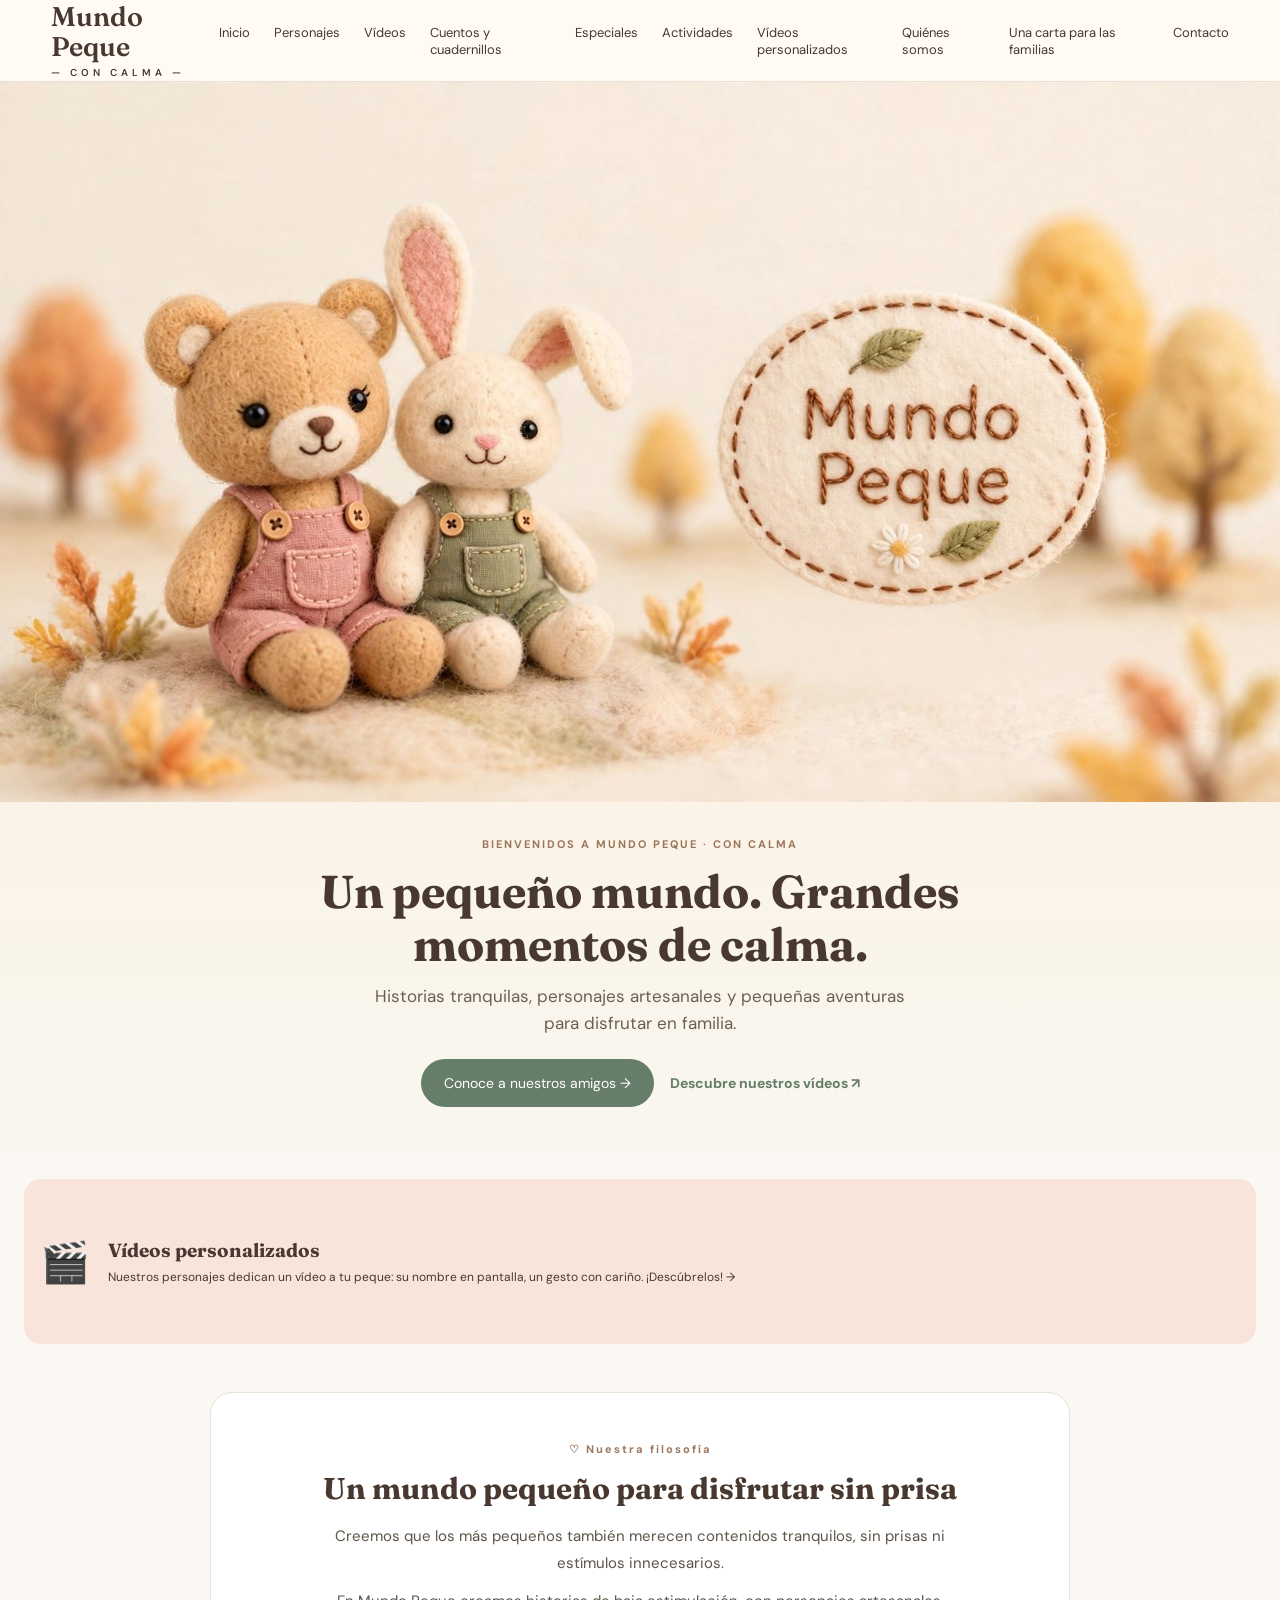
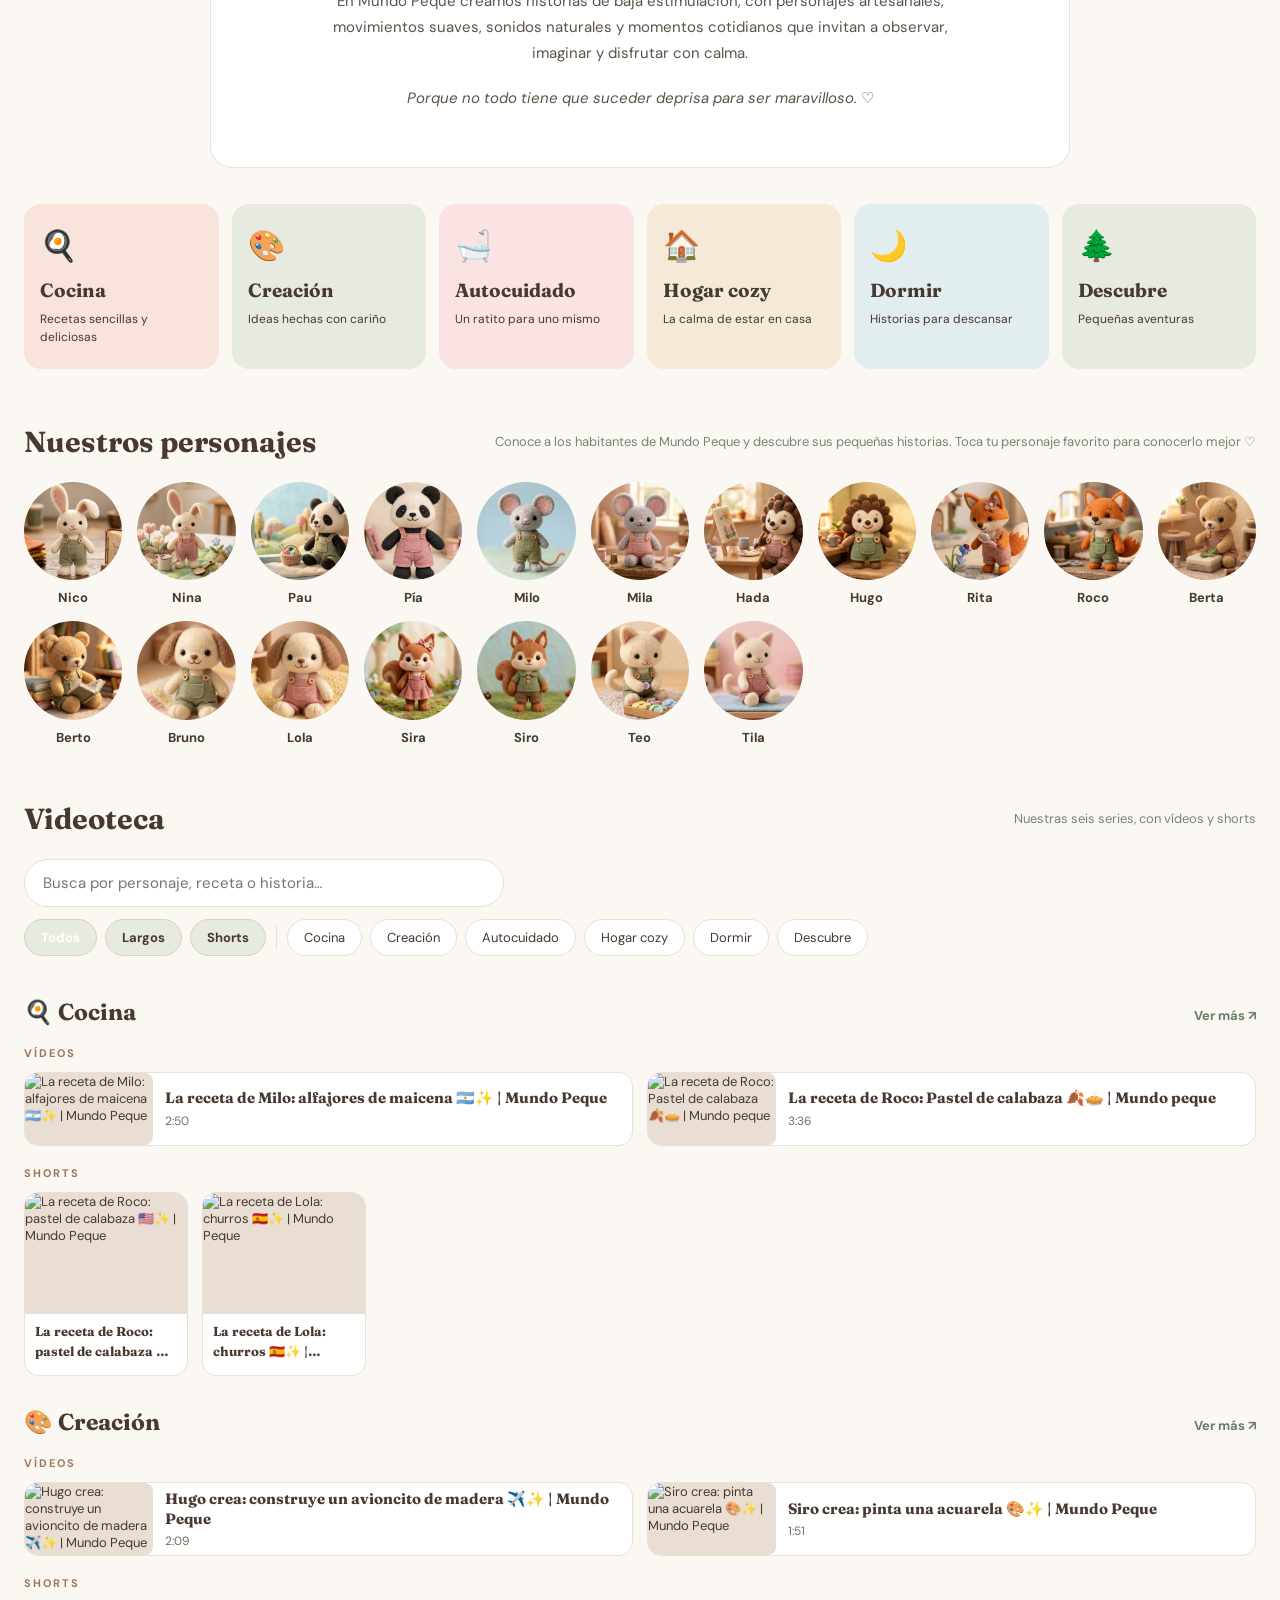
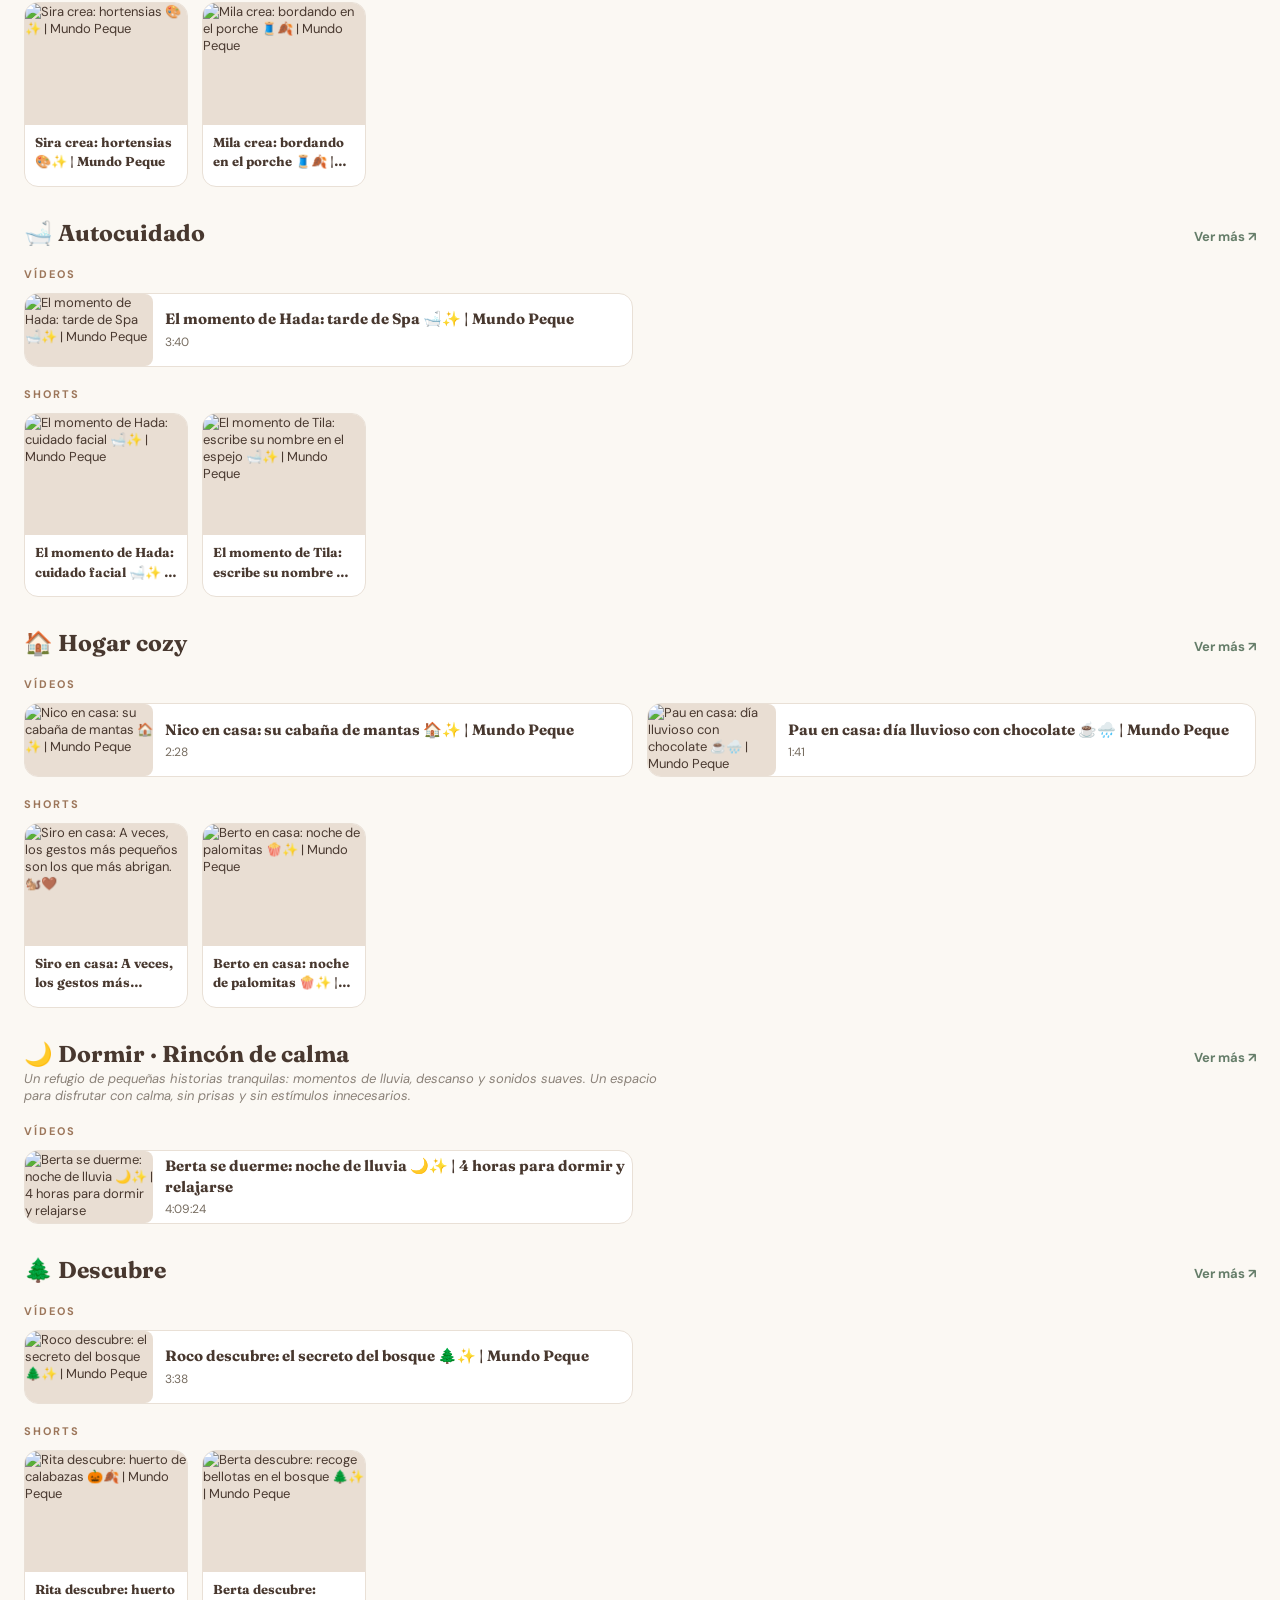
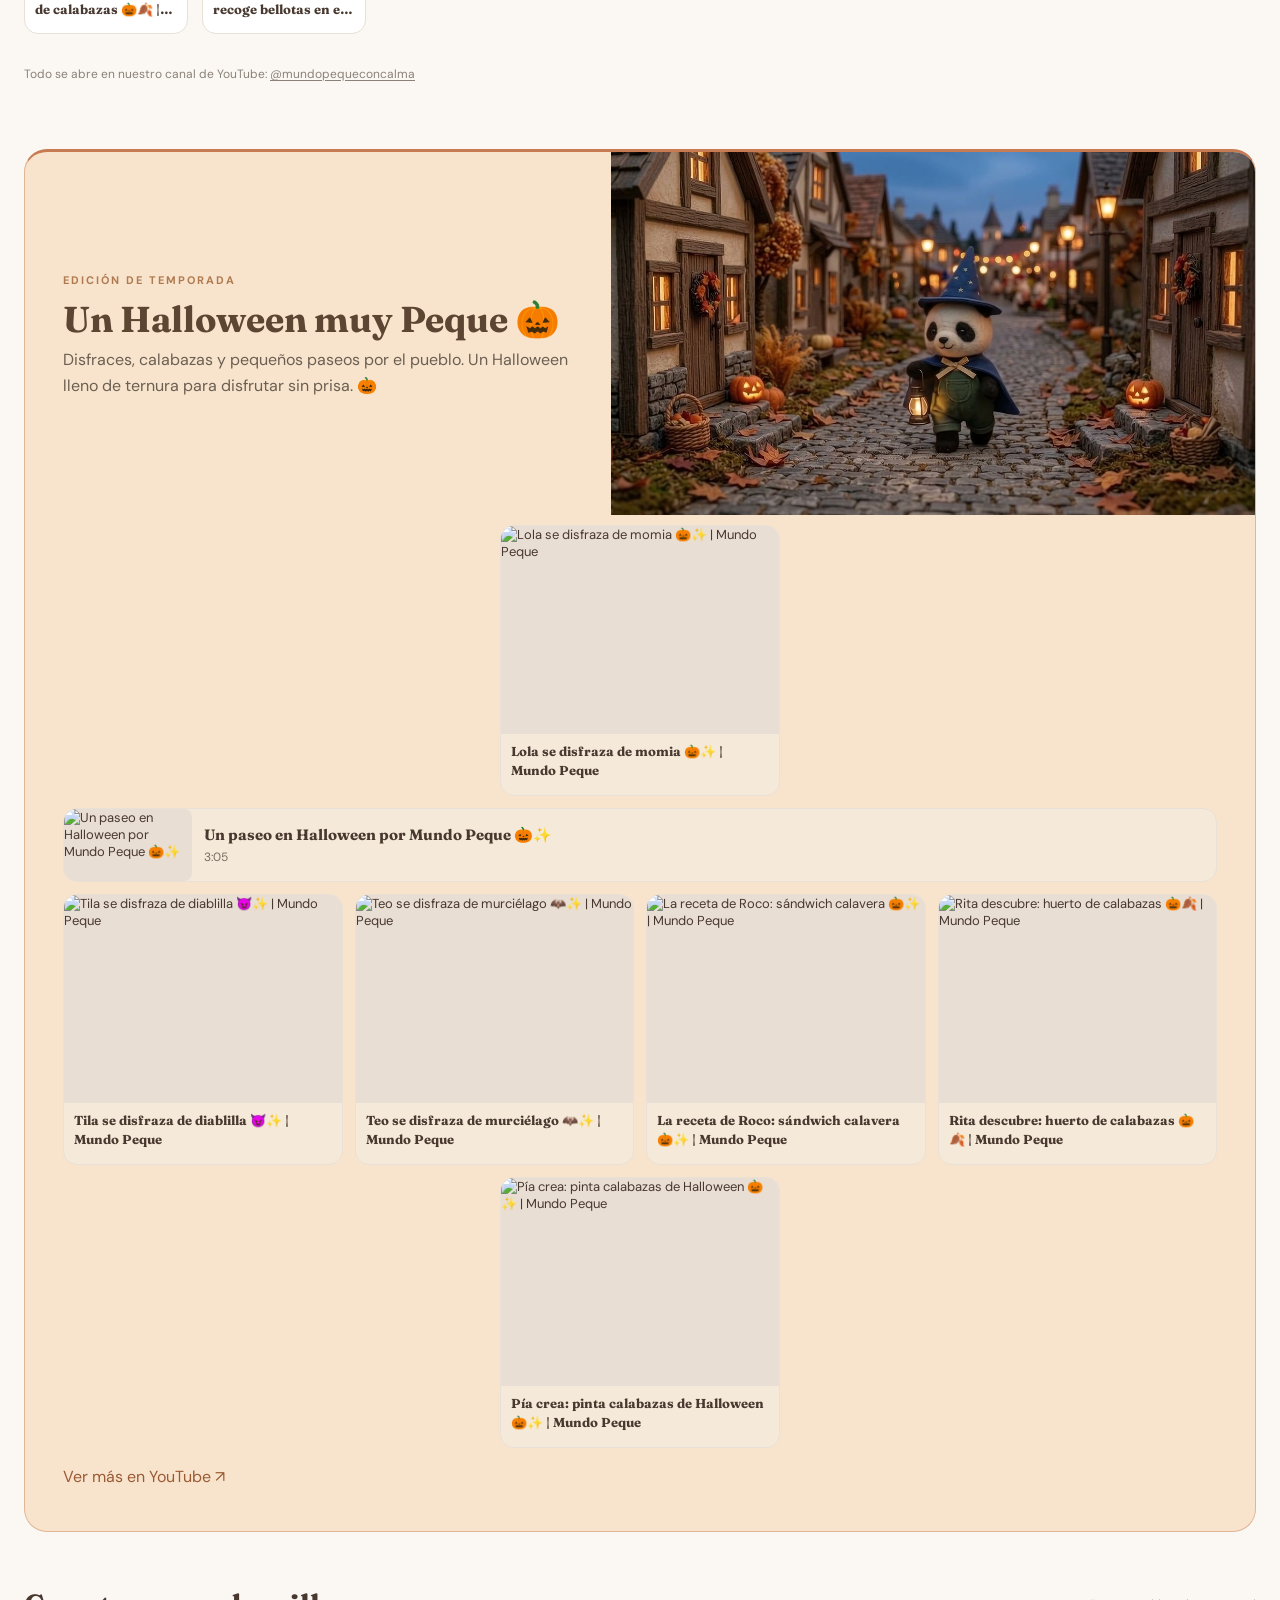
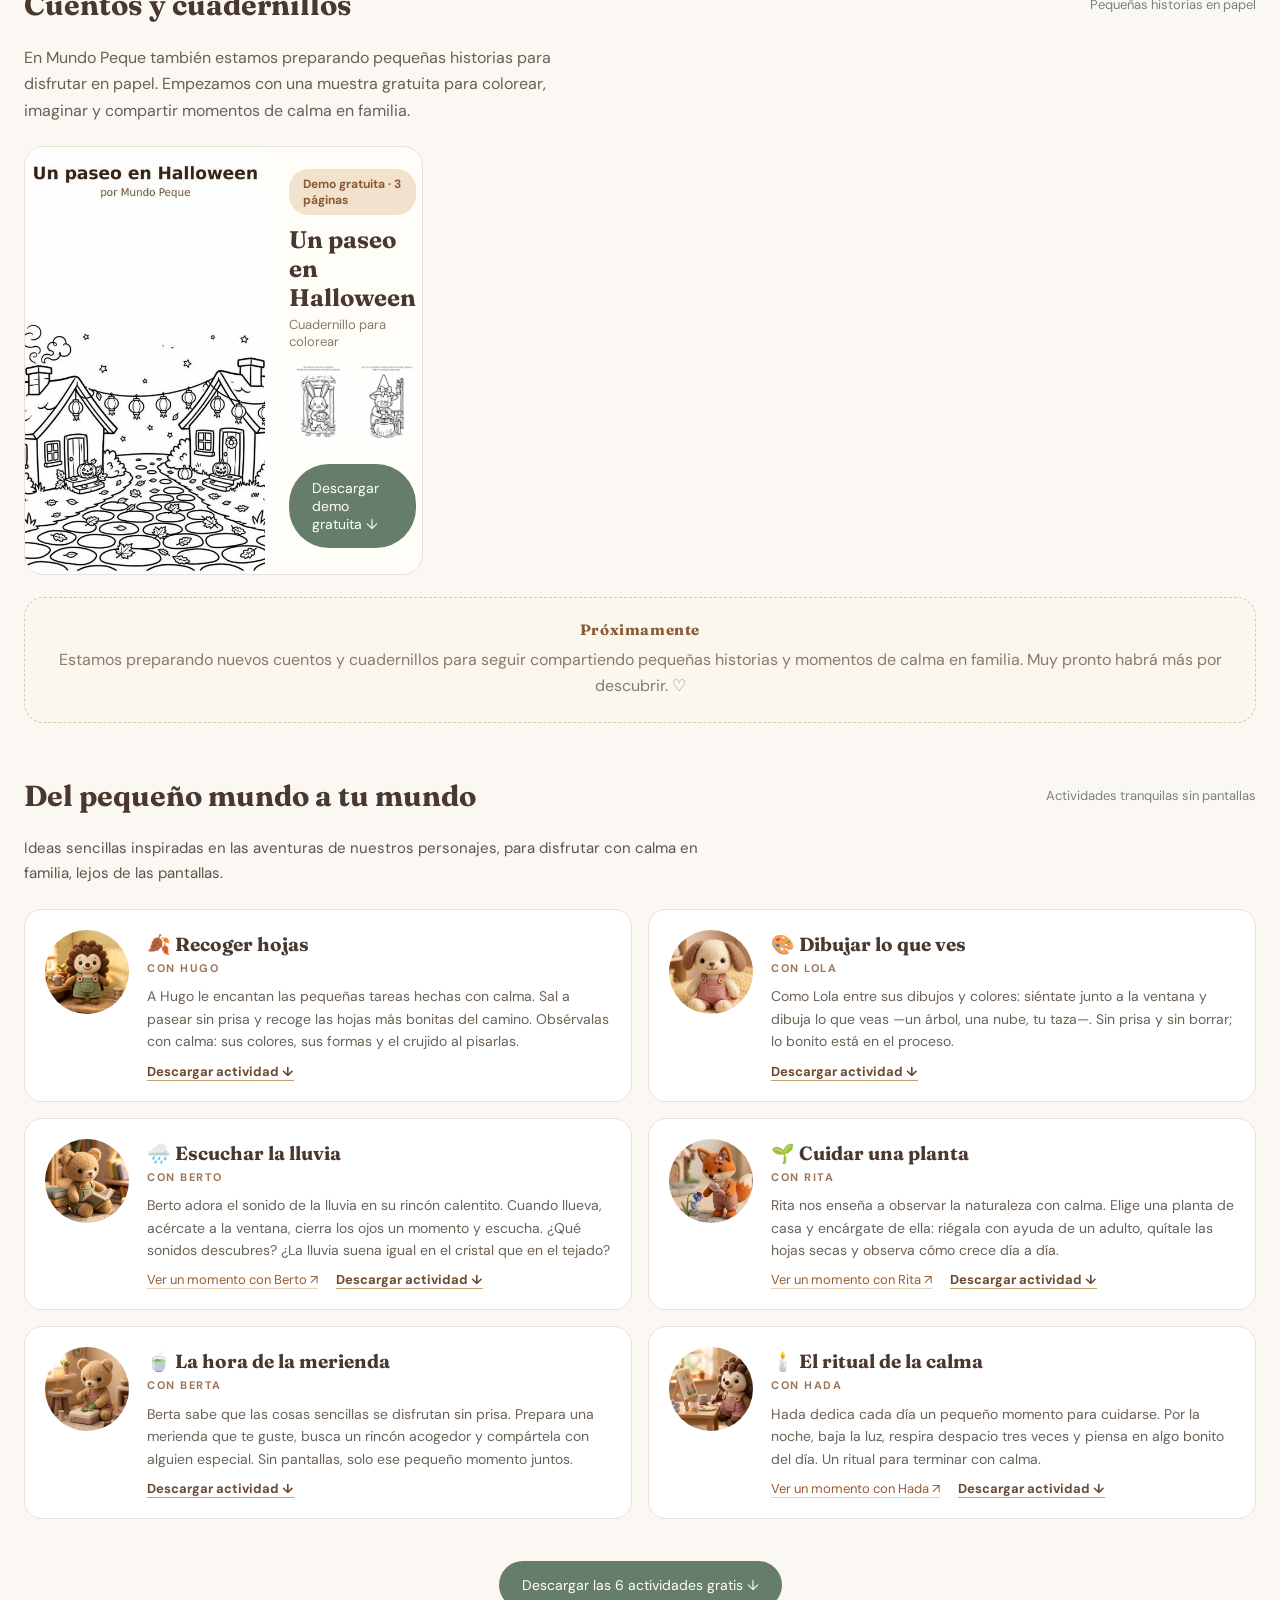
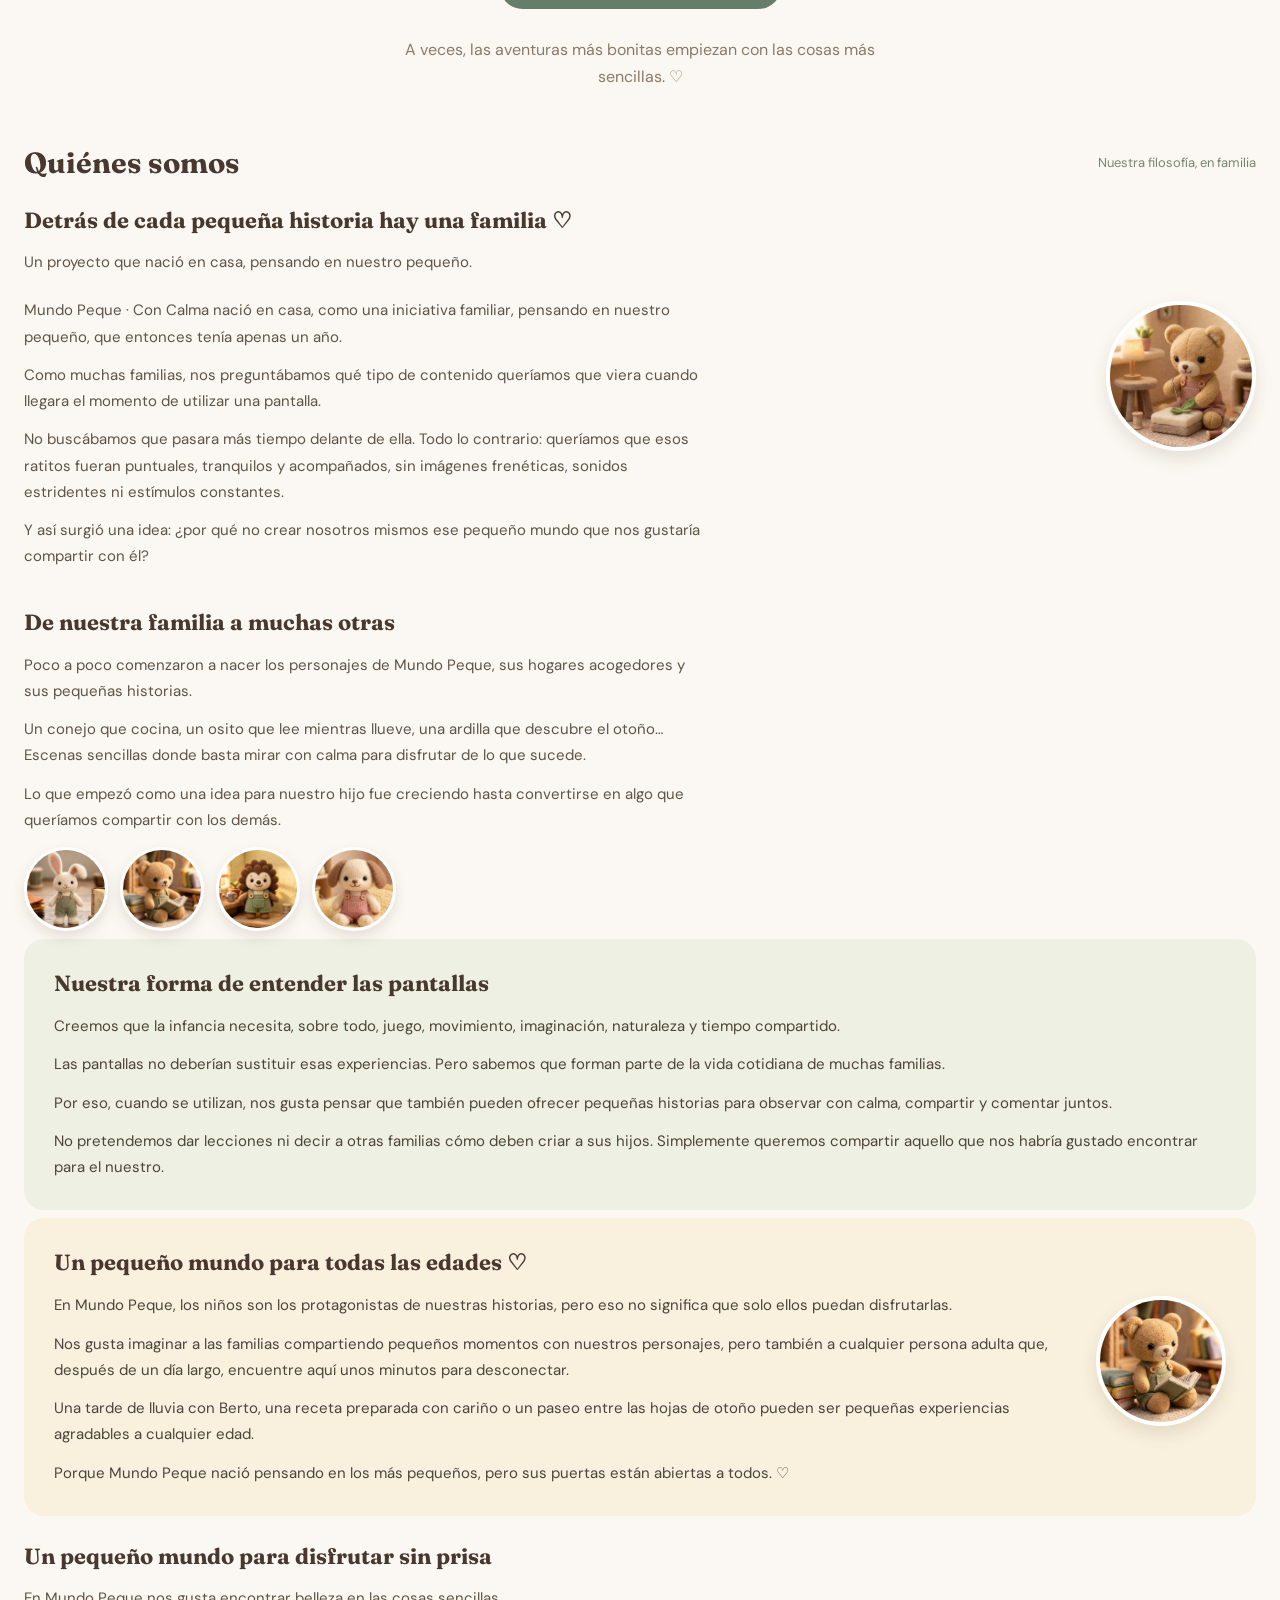
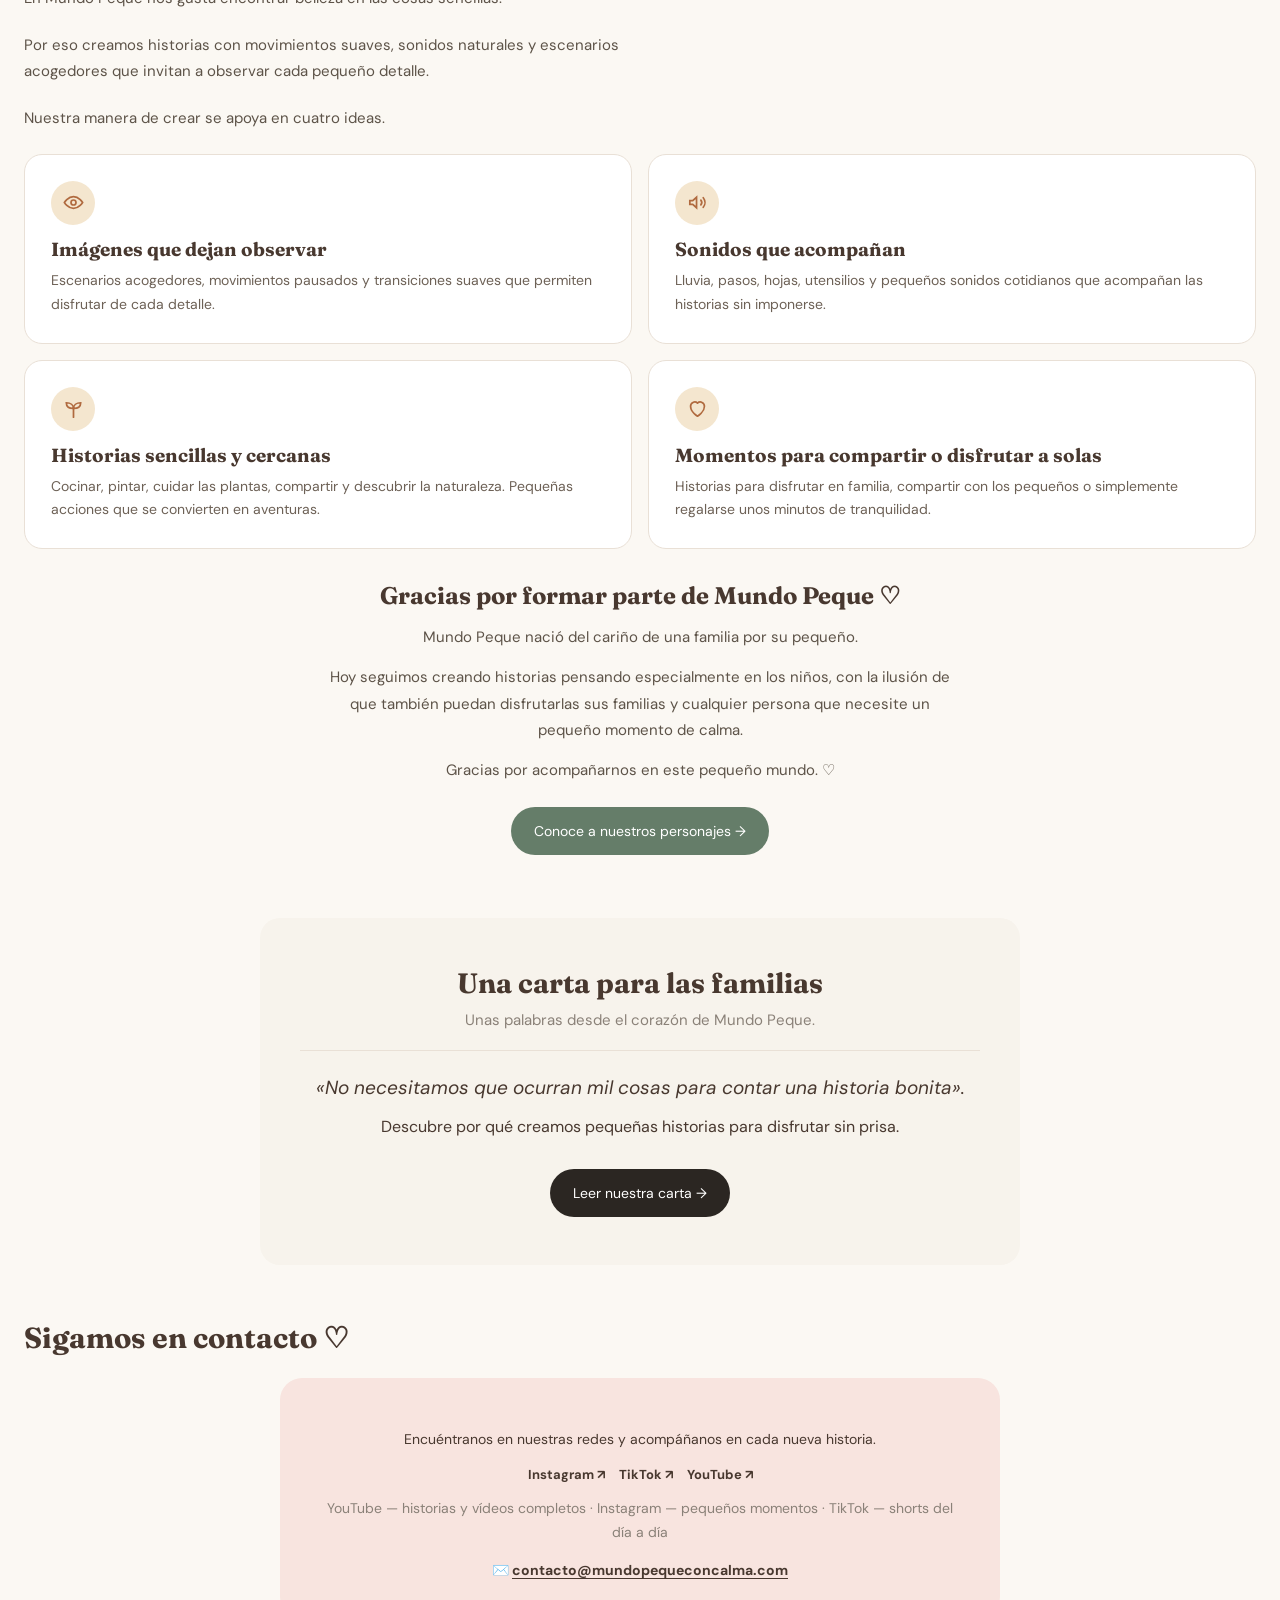
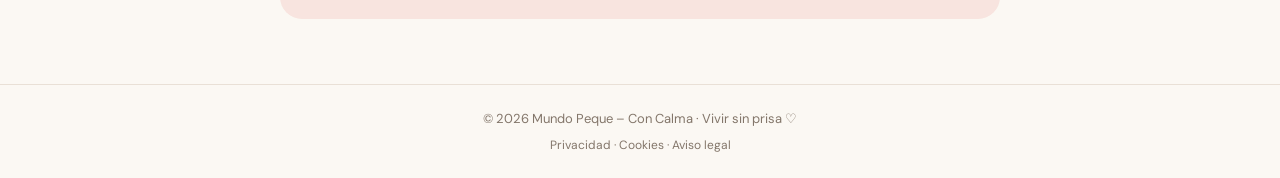
==== commit e6ed5ddd: "Videoteca actualizada desde YouTube" ====
--- a/index.html
+++ b/index.html
@@ -70,7 +70,7 @@
 <div class="series-block" id="serie-descubre">
 <div class="series-head"><h3 class="group-title">🌲 Descubre</h3><a class="more" href="https://www.youtube.com/@mundopequeconcalma/search?query=descubre" target="_blank" rel="noopener">Ver más ↗</a></div>
 <p class="sub-label">VÍDEOS</p><div class="videos videos-longs">
-<p class="missing">Muy pronto</p>
+<article class="vcard vcard-long"><a class="video-link" href="https://www.youtube.com/watch?v=JaS1XrkrCpQ" target="_blank" rel="noopener"><span class="thumb thumb-long"><img src="https://i.ytimg.com/vi/JaS1XrkrCpQ/hqdefault.jpg" alt="Roco descubre: el secreto del bosque 🌲✨ | Mundo Peque" loading="lazy"></span><span class="vbody"><h3>Roco descubre: el secreto del bosque 🌲✨ | Mundo Peque</h3><p>3:38</p></span></a></article>
 </div>
 <p class="sub-label">SHORTS</p><div class="videos videos-shorts">
 <article class="vcard vcard-short"><a class="video-link" href="https://www.youtube.com/shorts/40dXE_StxxQ" target="_blank" rel="noopener"><span class="thumb thumb-short"><img src="https://i.ytimg.com/vi/40dXE_StxxQ/hqdefault.jpg" alt="Rita descubre: huerto de calabazas 🎃🍂 | Mundo Peque" loading="lazy"></span><span class="vbody"><h3>Rita descubre: huerto de calabazas 🎃🍂 | Mundo Peque</h3><p>Short</p></span></a></article><article class="vcard vcard-short"><a class="video-link" href="https://www.youtube.com/shorts/PXomBNypXQg" target="_blank" rel="noopener"><span class="thumb thumb-short"><img src="https://i.ytimg.com/vi/PXomBNypXQg/hqdefault.jpg" alt="Berta descubre: recoge bellotas en el bosque 🌲✨ | Mundo Peque" loading="lazy"></span><span class="vbody"><h3>Berta descubre: recoge bellotas en el bosque 🌲✨ | Mundo Peque</h3><p>Short</p></span></a></article>
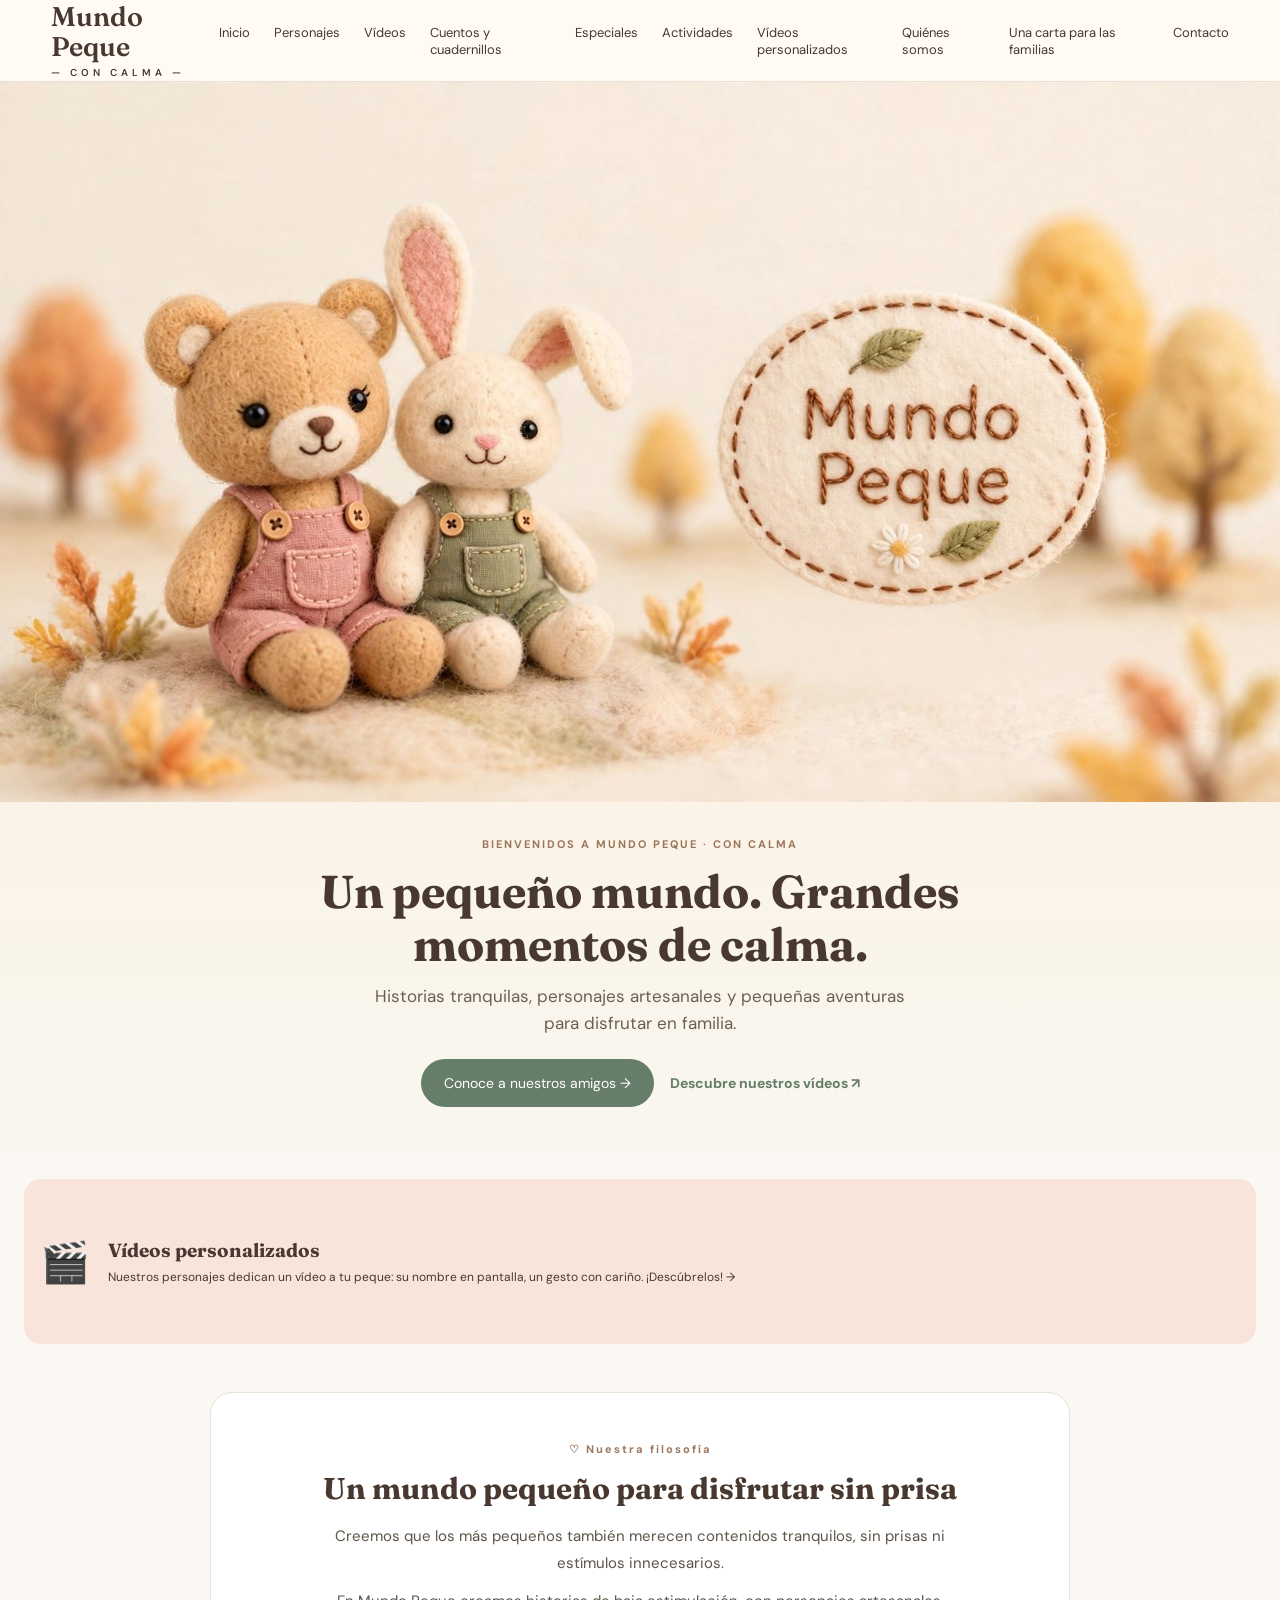
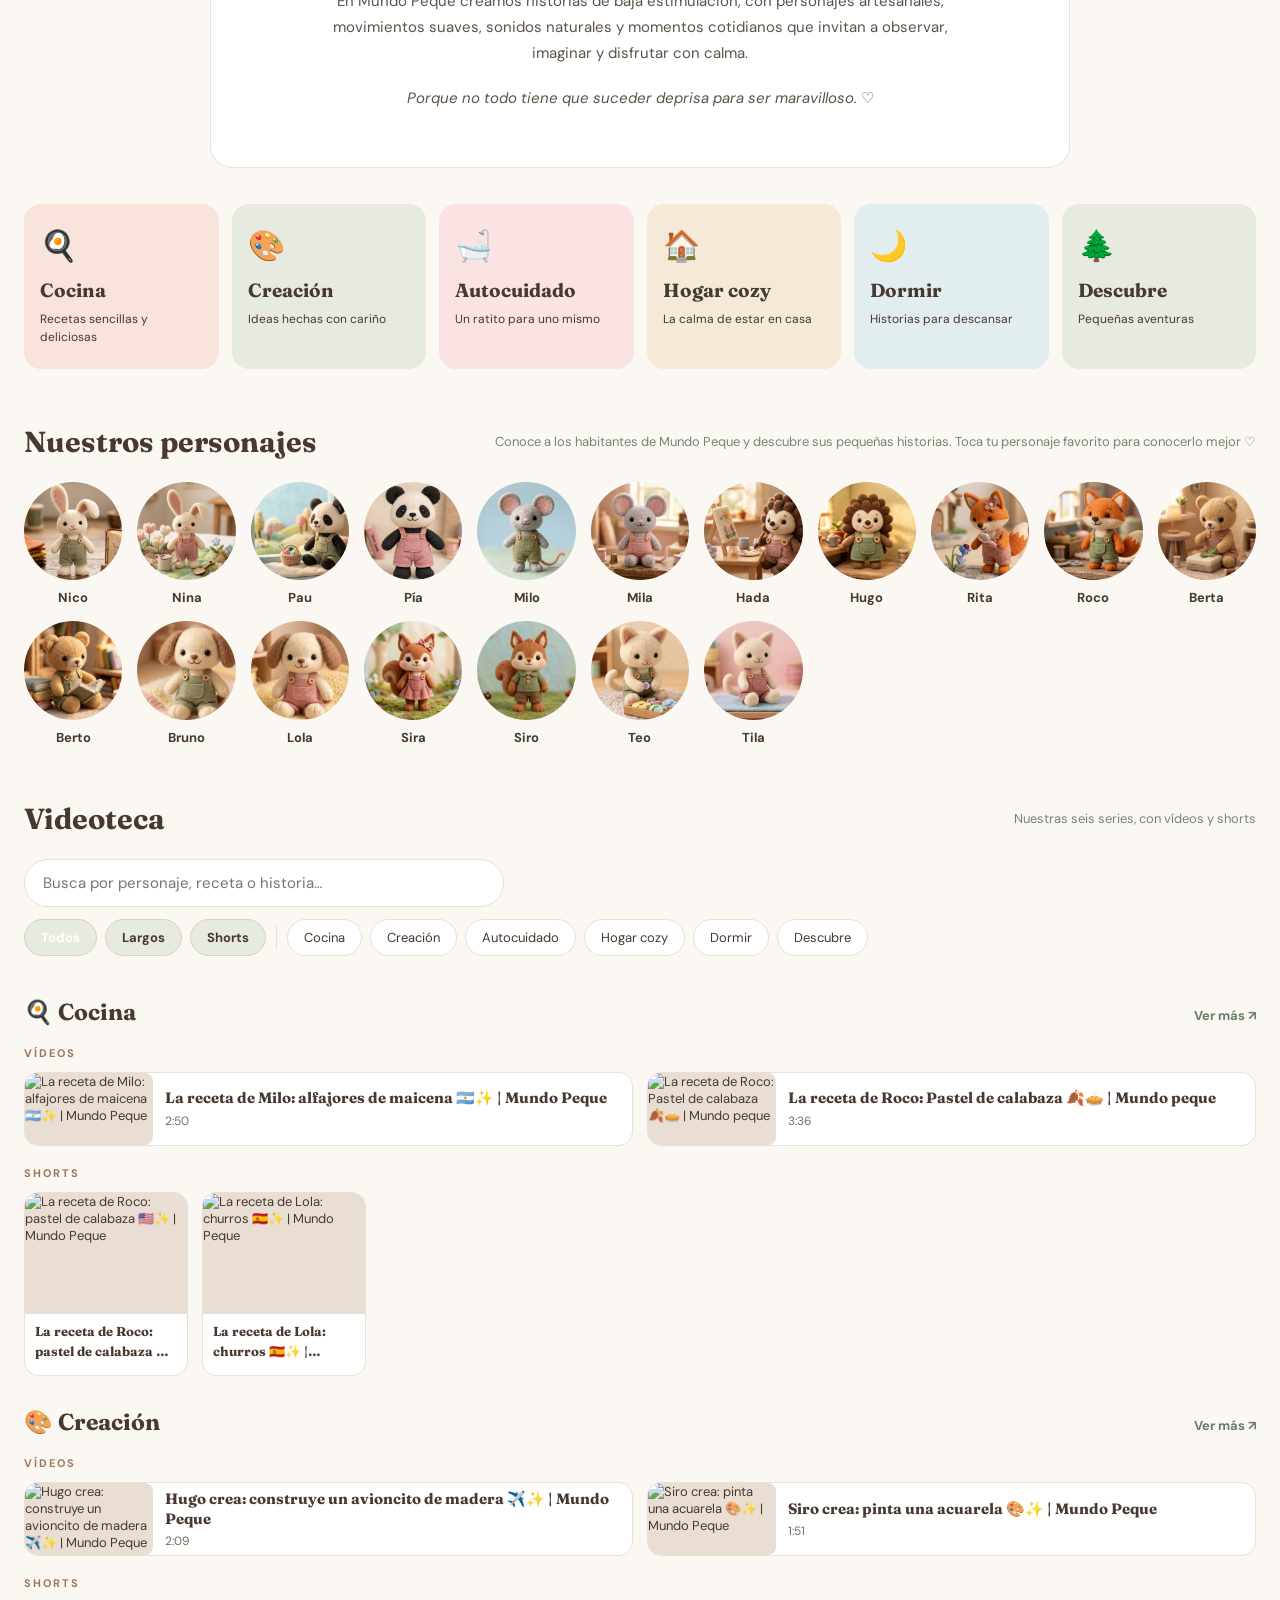
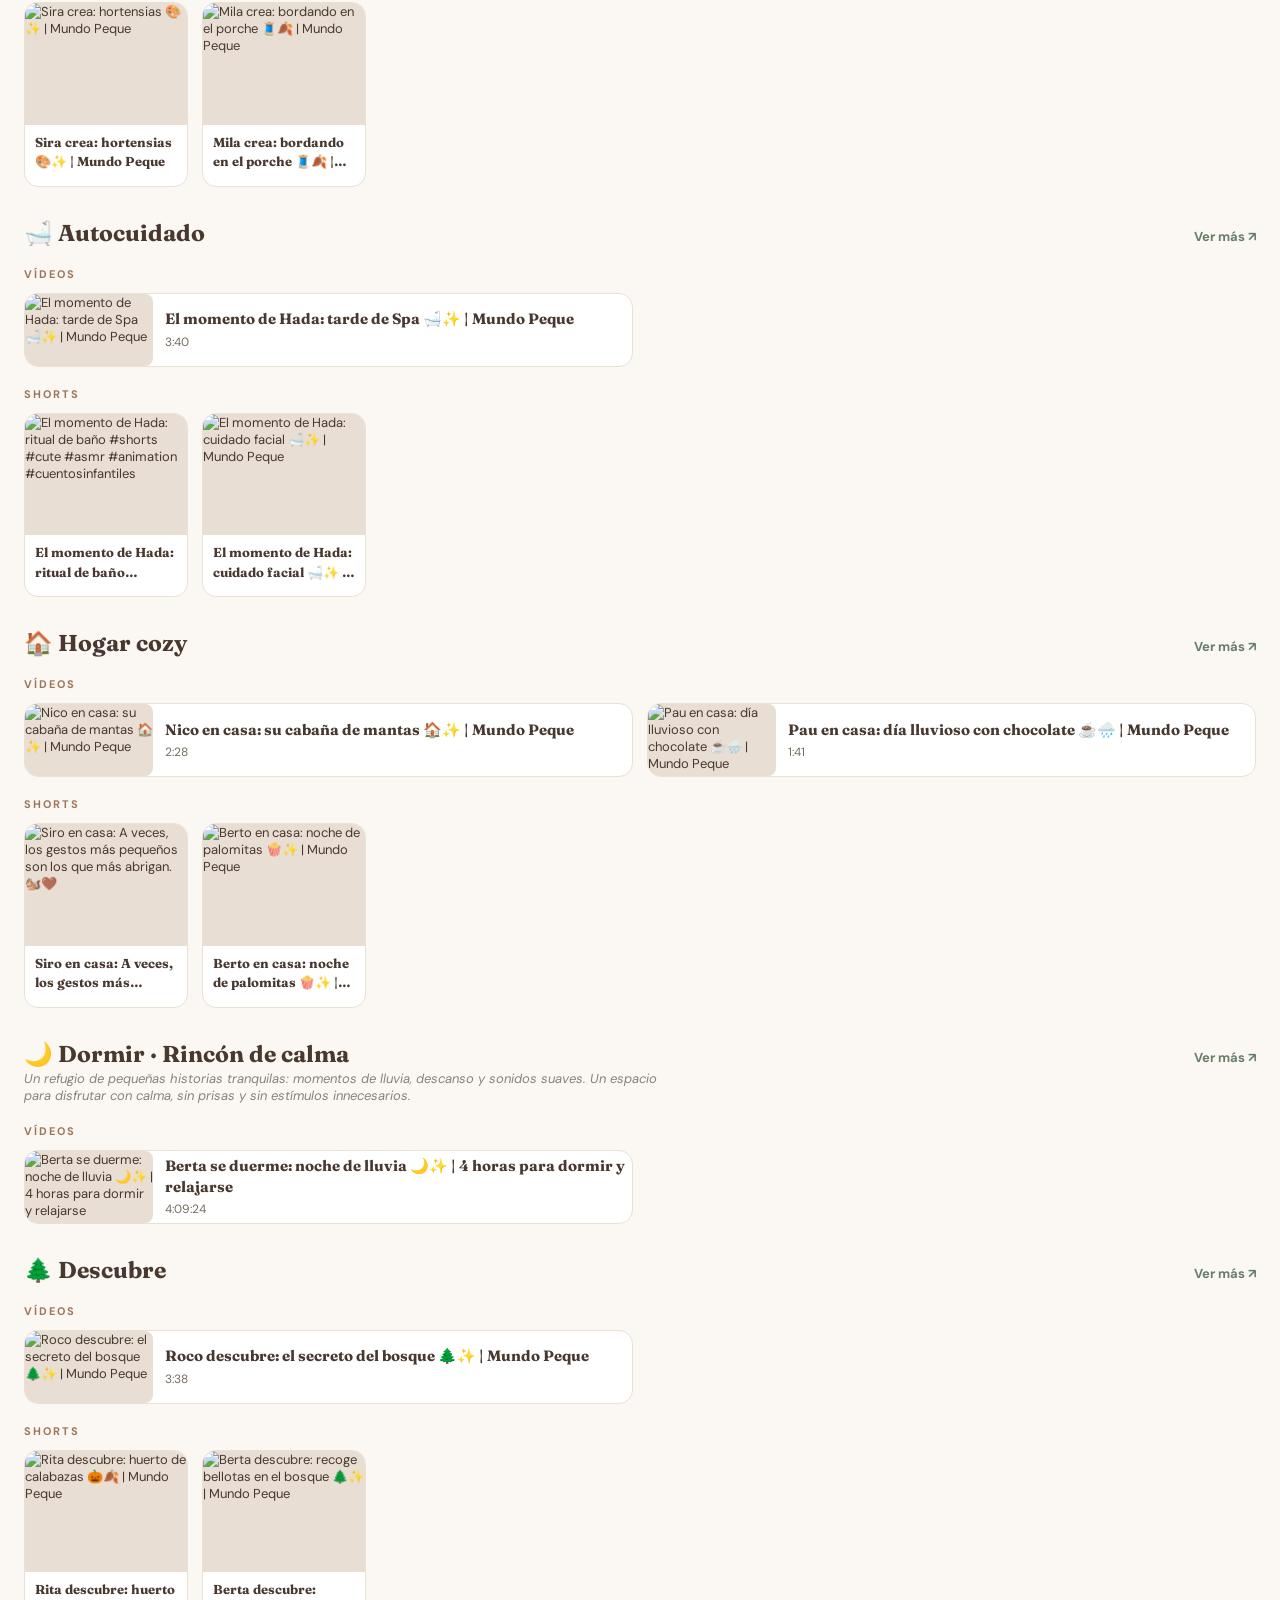
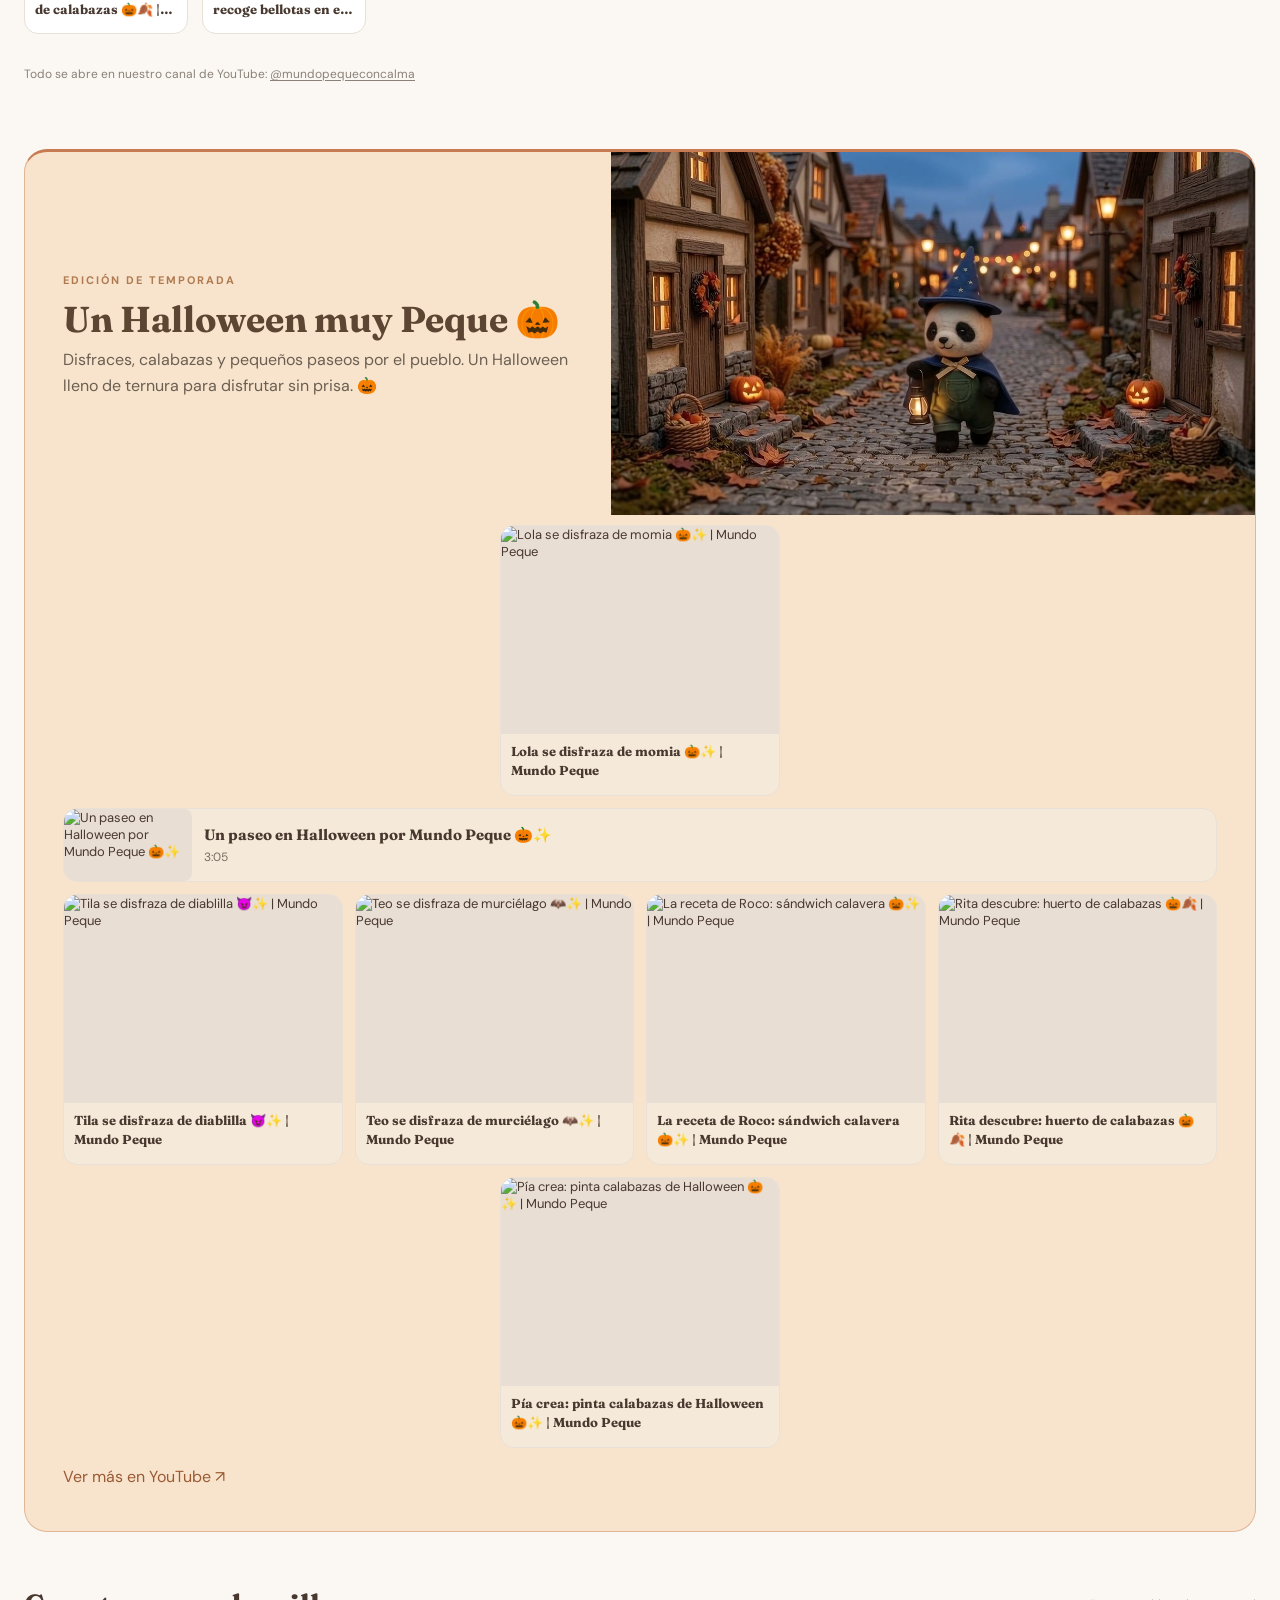
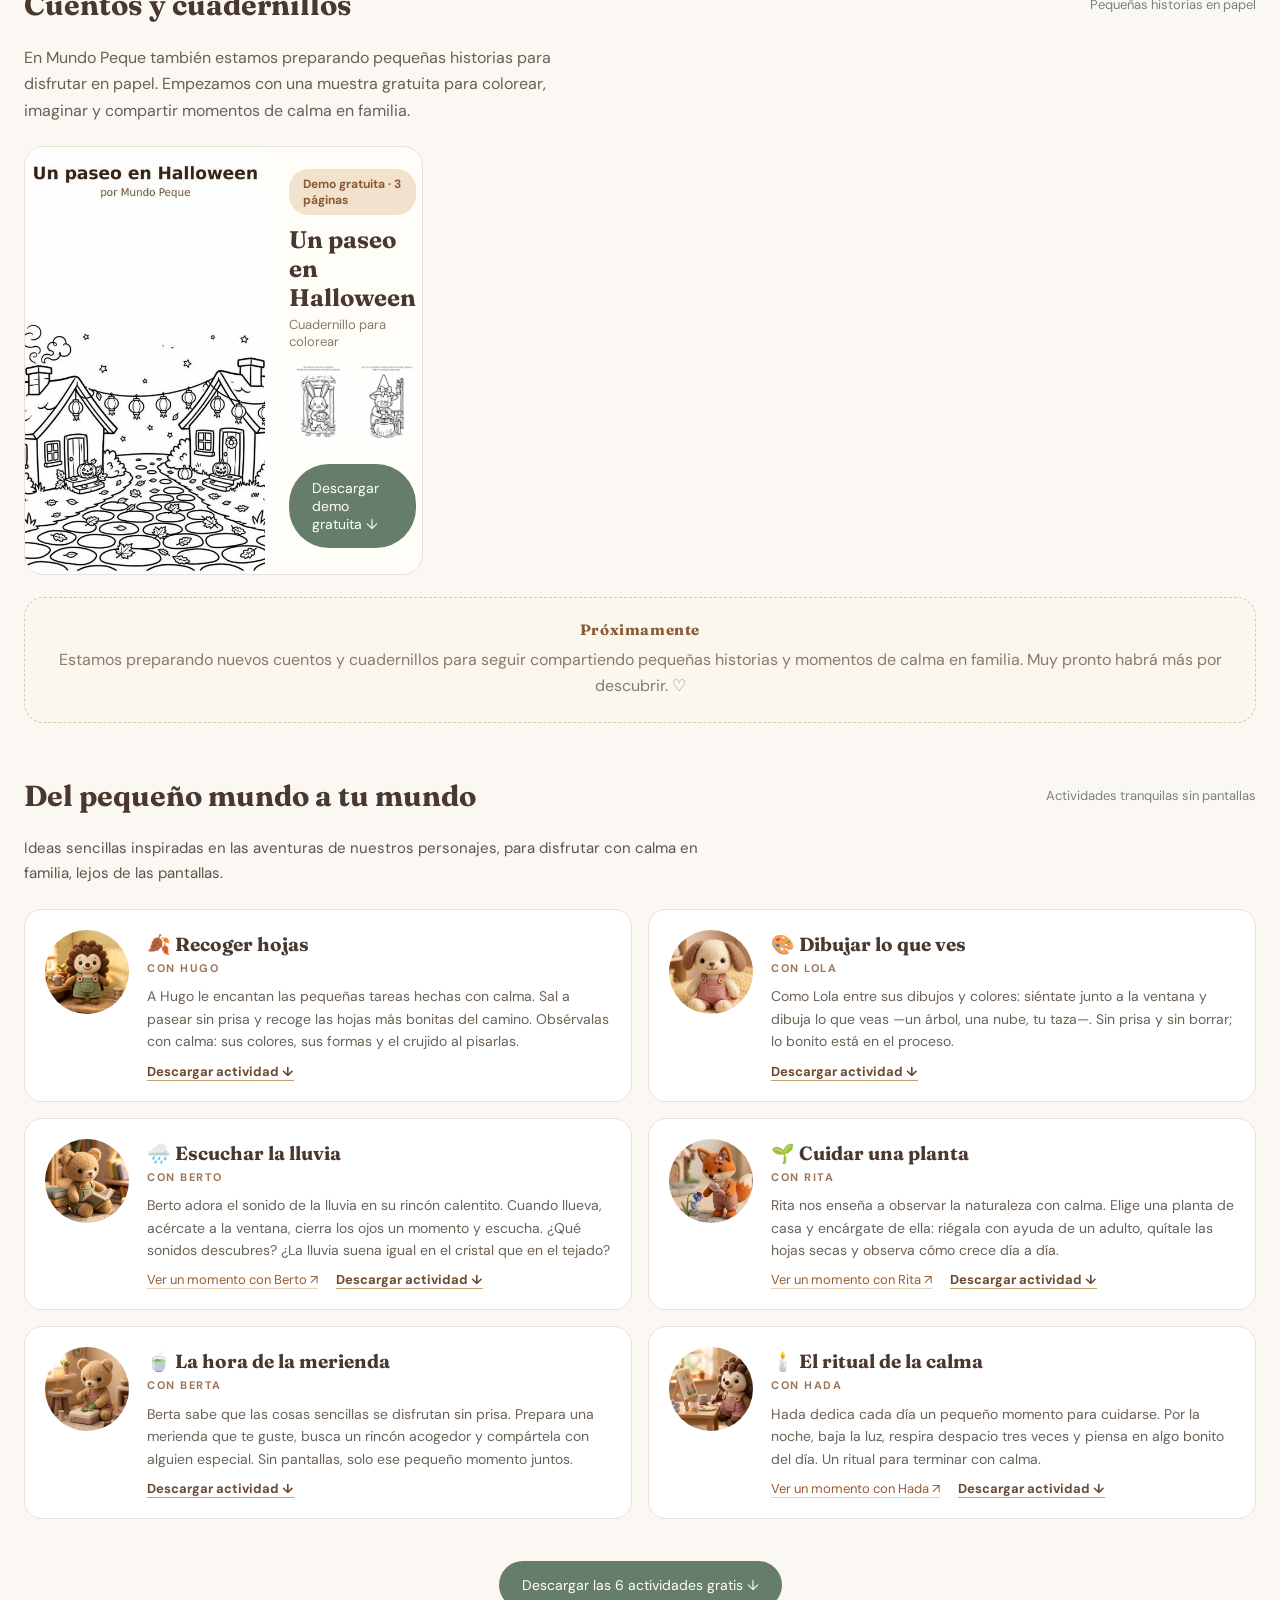
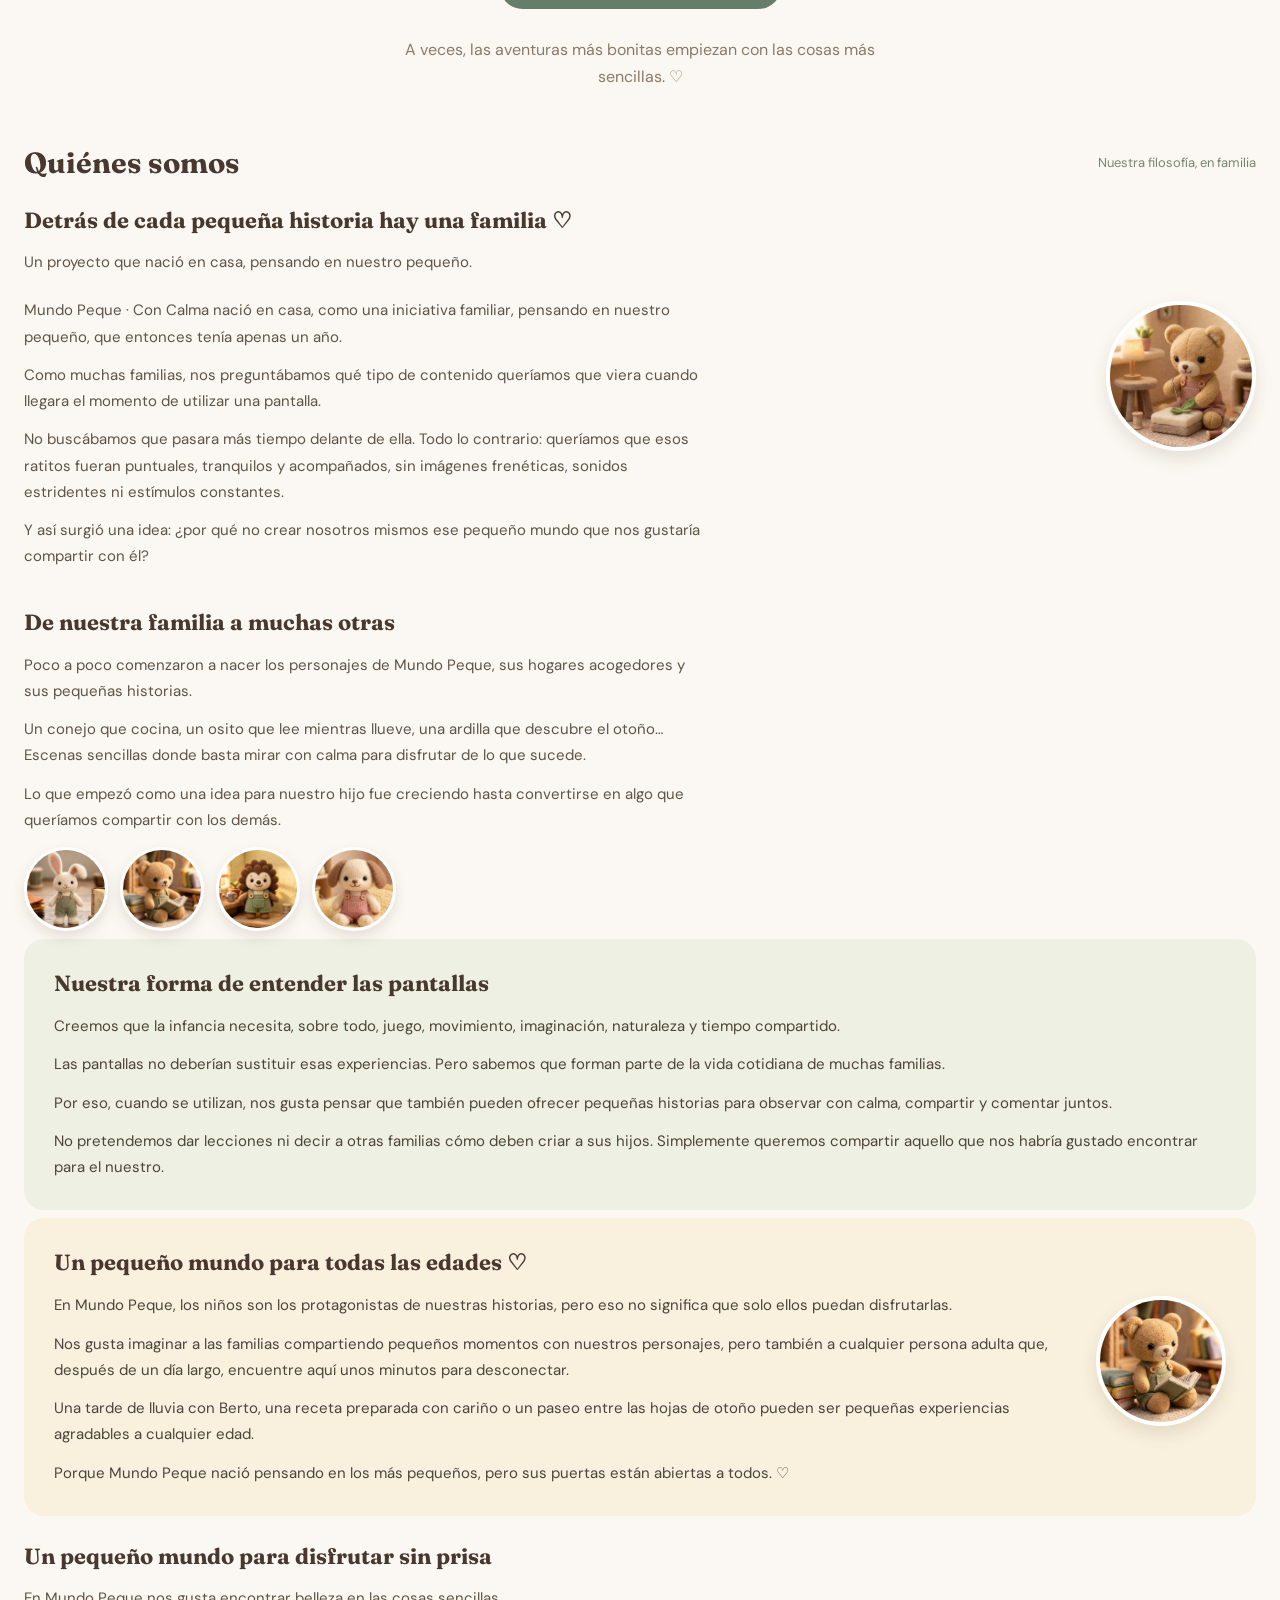
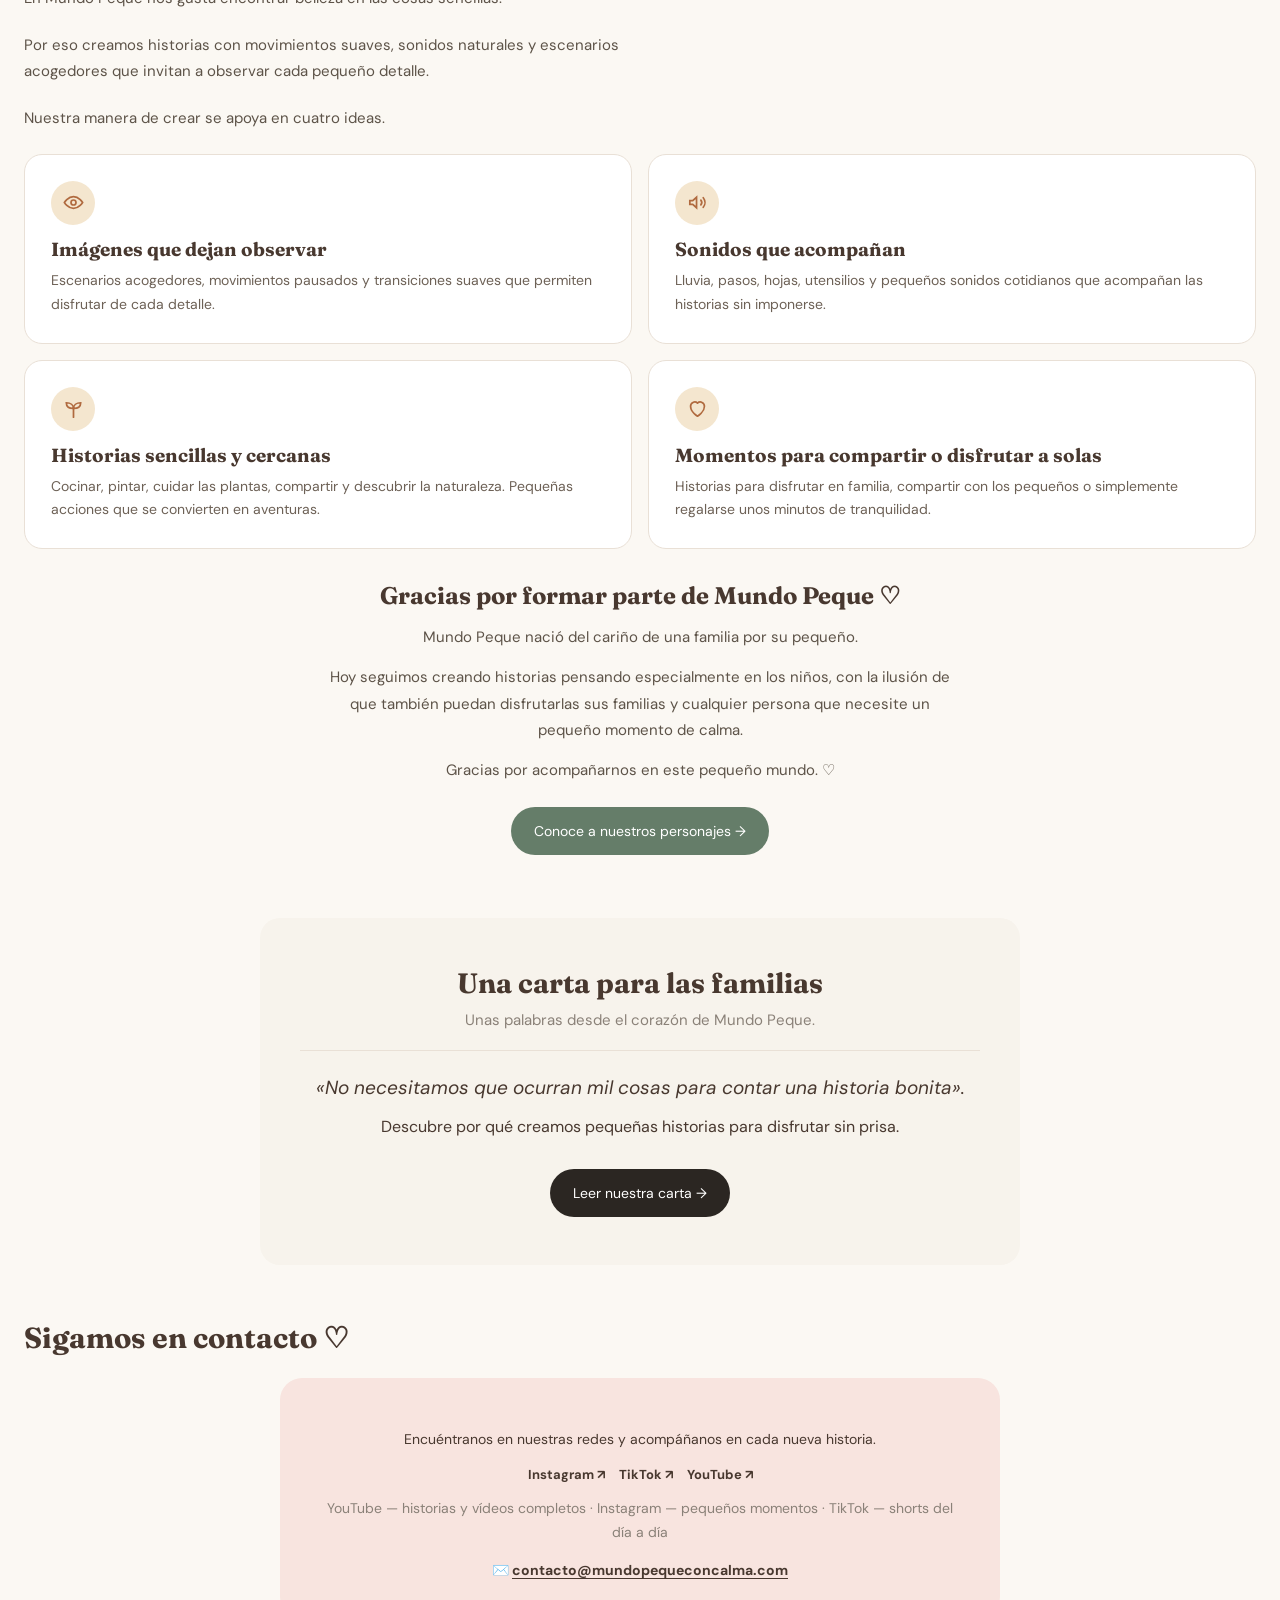
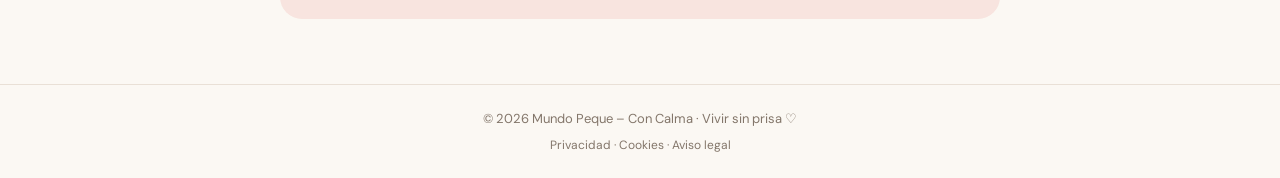
==== commit 7b8fc1df: "Videoteca actualizada desde YouTube" ====
--- a/index.html
+++ b/index.html
@@ -45,7 +45,7 @@
 <article class="vcard vcard-long"><a class="video-link" href="https://www.youtube.com/watch?v=20a7AdA8Zvk" target="_blank" rel="noopener"><span class="thumb thumb-long"><img src="https://i.ytimg.com/vi/20a7AdA8Zvk/hqdefault.jpg" alt="El momento de Hada: tarde de Spa 🛁✨ | Mundo Peque" loading="lazy"></span><span class="vbody"><h3>El momento de Hada: tarde de Spa 🛁✨ | Mundo Peque</h3><p>3:40</p></span></a></article>
 </div>
 <p class="sub-label">SHORTS</p><div class="videos videos-shorts">
-<article class="vcard vcard-short"><a class="video-link" href="https://www.youtube.com/shorts/2hgl8jRjY04" target="_blank" rel="noopener"><span class="thumb thumb-short"><img src="https://i.ytimg.com/vi/2hgl8jRjY04/hqdefault.jpg" alt="El momento de Hada: cuidado facial 🛁✨ | Mundo Peque" loading="lazy"></span><span class="vbody"><h3>El momento de Hada: cuidado facial 🛁✨ | Mundo Peque</h3><p>Short</p></span></a></article><article class="vcard vcard-short"><a class="video-link" href="https://www.youtube.com/shorts/qjBfiqfqw6I" target="_blank" rel="noopener"><span class="thumb thumb-short"><img src="https://i.ytimg.com/vi/qjBfiqfqw6I/hqdefault.jpg" alt="El momento de Tila: escribe su nombre en el espejo 🛁✨ | Mundo Peque" loading="lazy"></span><span class="vbody"><h3>El momento de Tila: escribe su nombre en el espejo 🛁✨ | Mundo Peque</h3><p>Short</p></span></a></article>
+<article class="vcard vcard-short"><a class="video-link" href="https://www.youtube.com/shorts/jRV_Gj-SeAQ" target="_blank" rel="noopener"><span class="thumb thumb-short"><img src="https://i.ytimg.com/vi/jRV_Gj-SeAQ/hqdefault.jpg" alt="El momento de Hada: ritual de baño #shorts #cute #asmr #animation #cuentosinfantiles" loading="lazy"></span><span class="vbody"><h3>El momento de Hada: ritual de baño #shorts #cute #asmr #animation #cuentosinfantiles</h3><p>Short</p></span></a></article><article class="vcard vcard-short"><a class="video-link" href="https://www.youtube.com/shorts/2hgl8jRjY04" target="_blank" rel="noopener"><span class="thumb thumb-short"><img src="https://i.ytimg.com/vi/2hgl8jRjY04/hqdefault.jpg" alt="El momento de Hada: cuidado facial 🛁✨ | Mundo Peque" loading="lazy"></span><span class="vbody"><h3>El momento de Hada: cuidado facial 🛁✨ | Mundo Peque</h3><p>Short</p></span></a></article>
 </div>
 </div>
 <div class="series-block" id="serie-hogar">
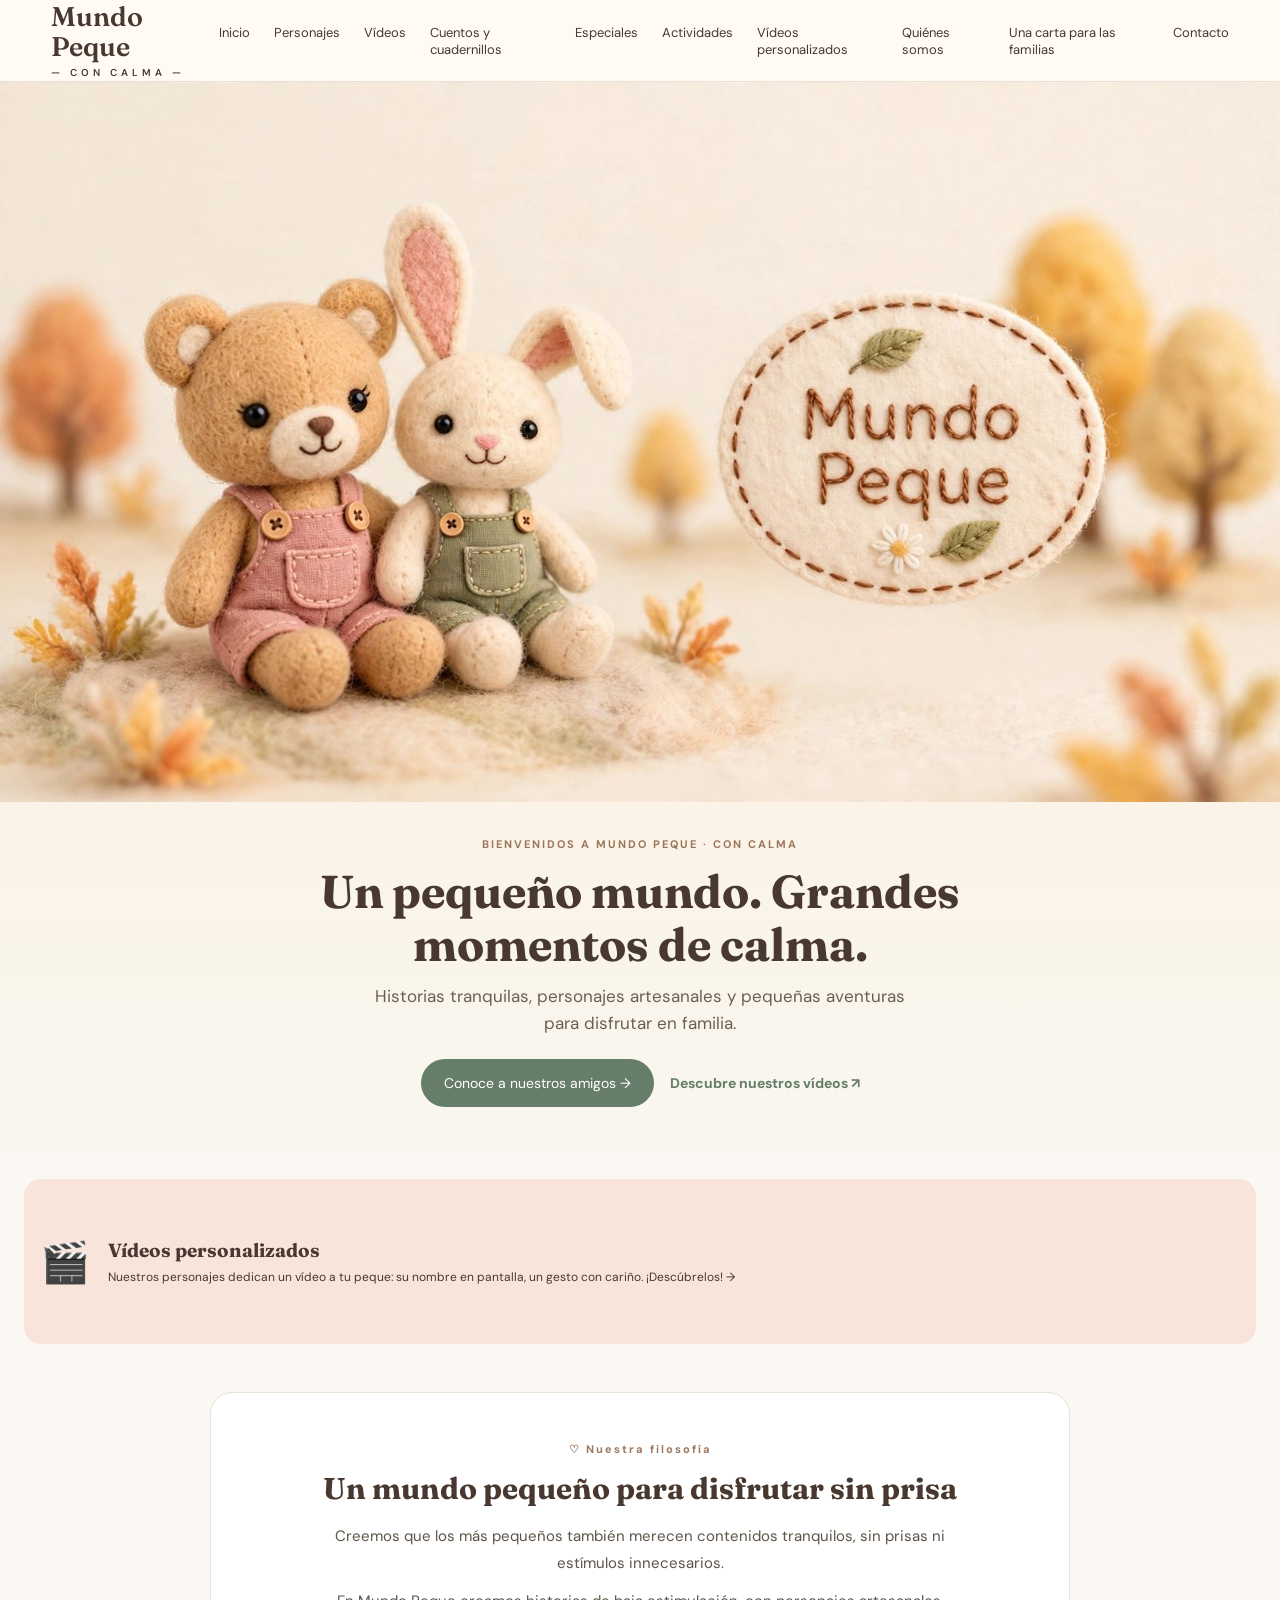
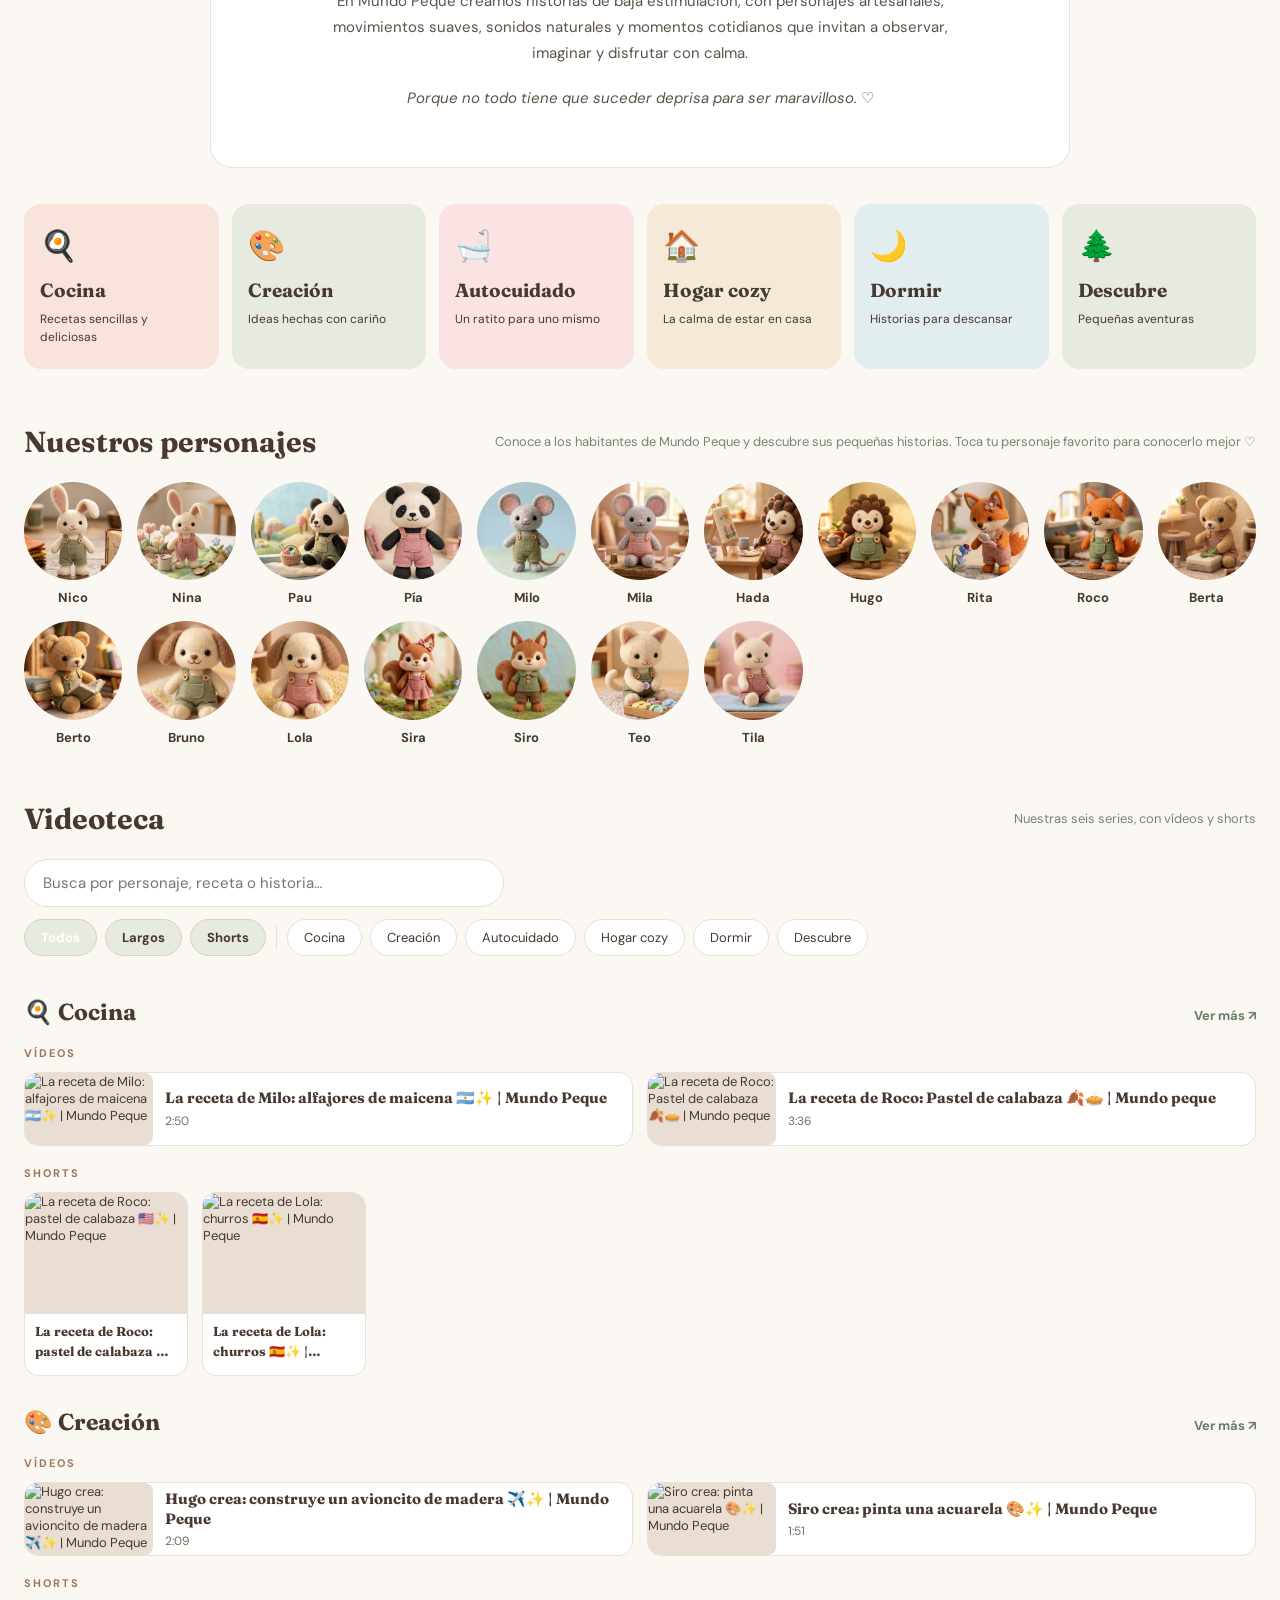
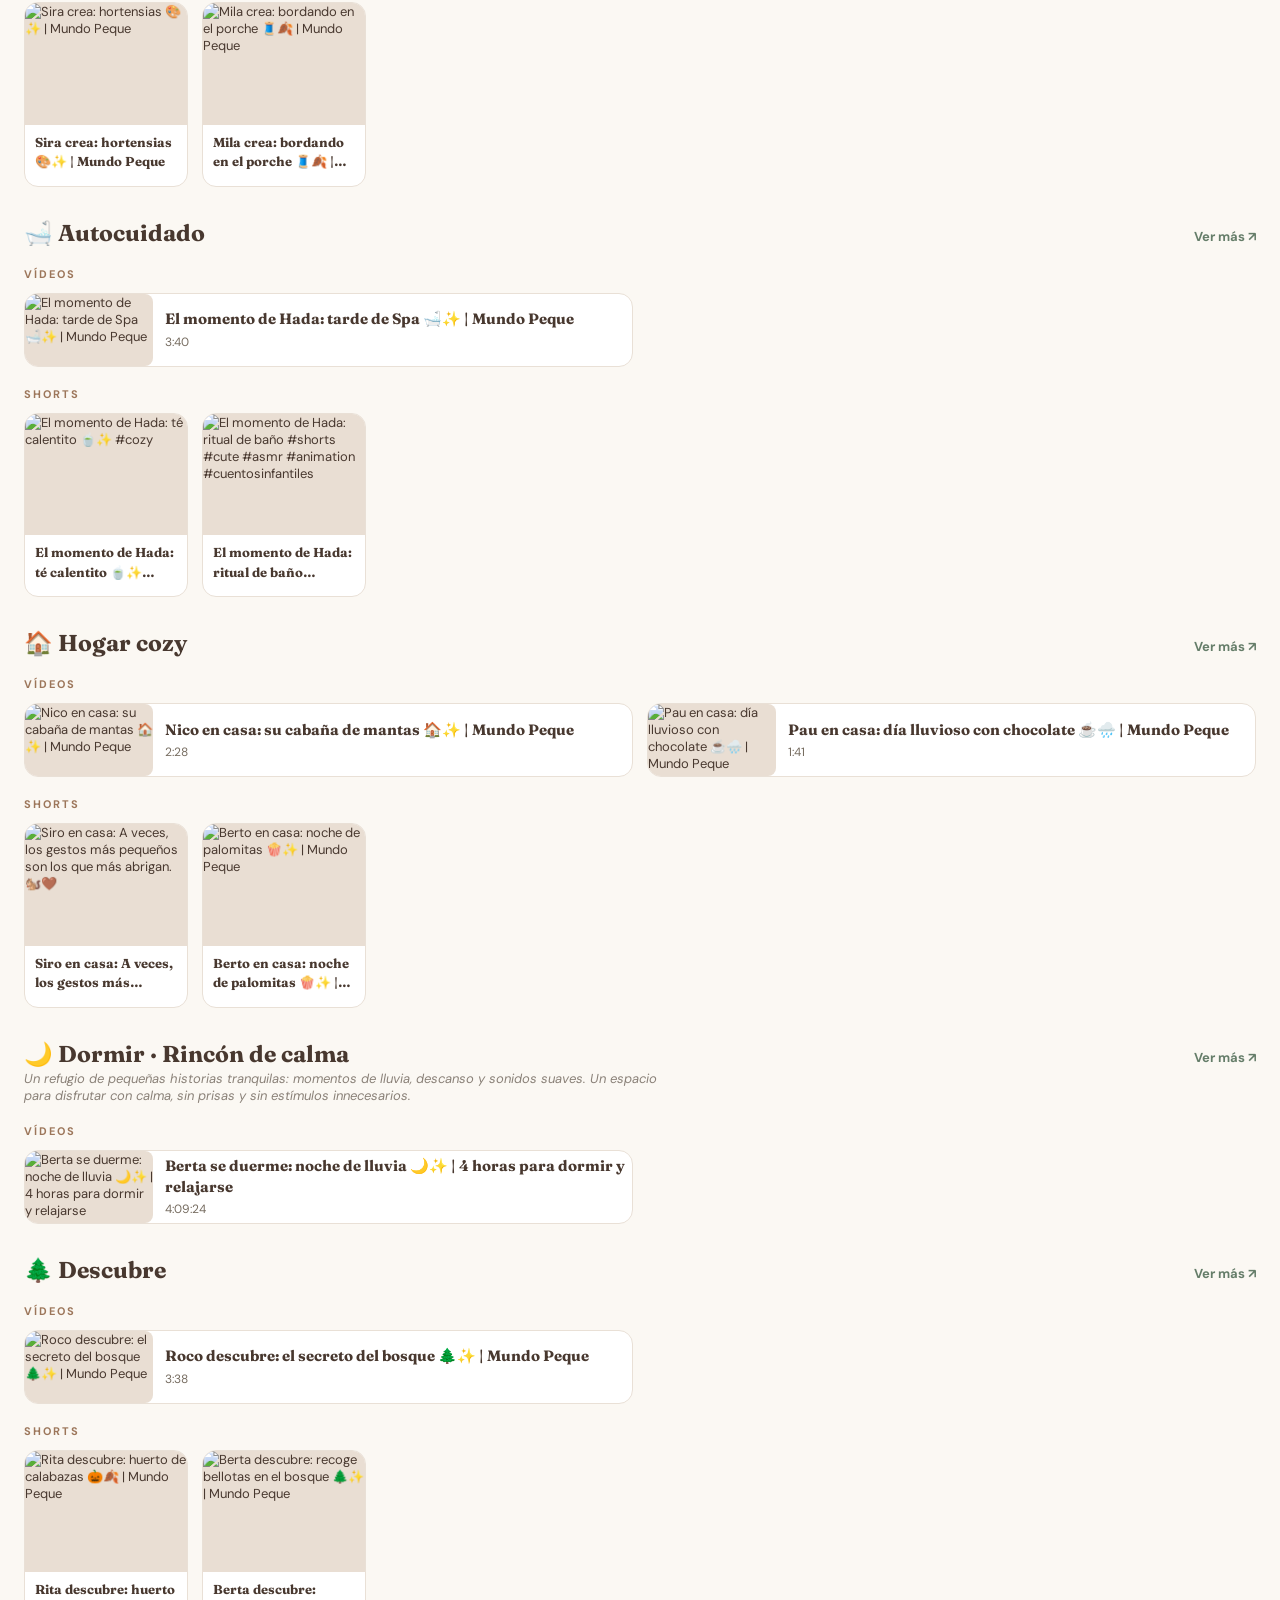
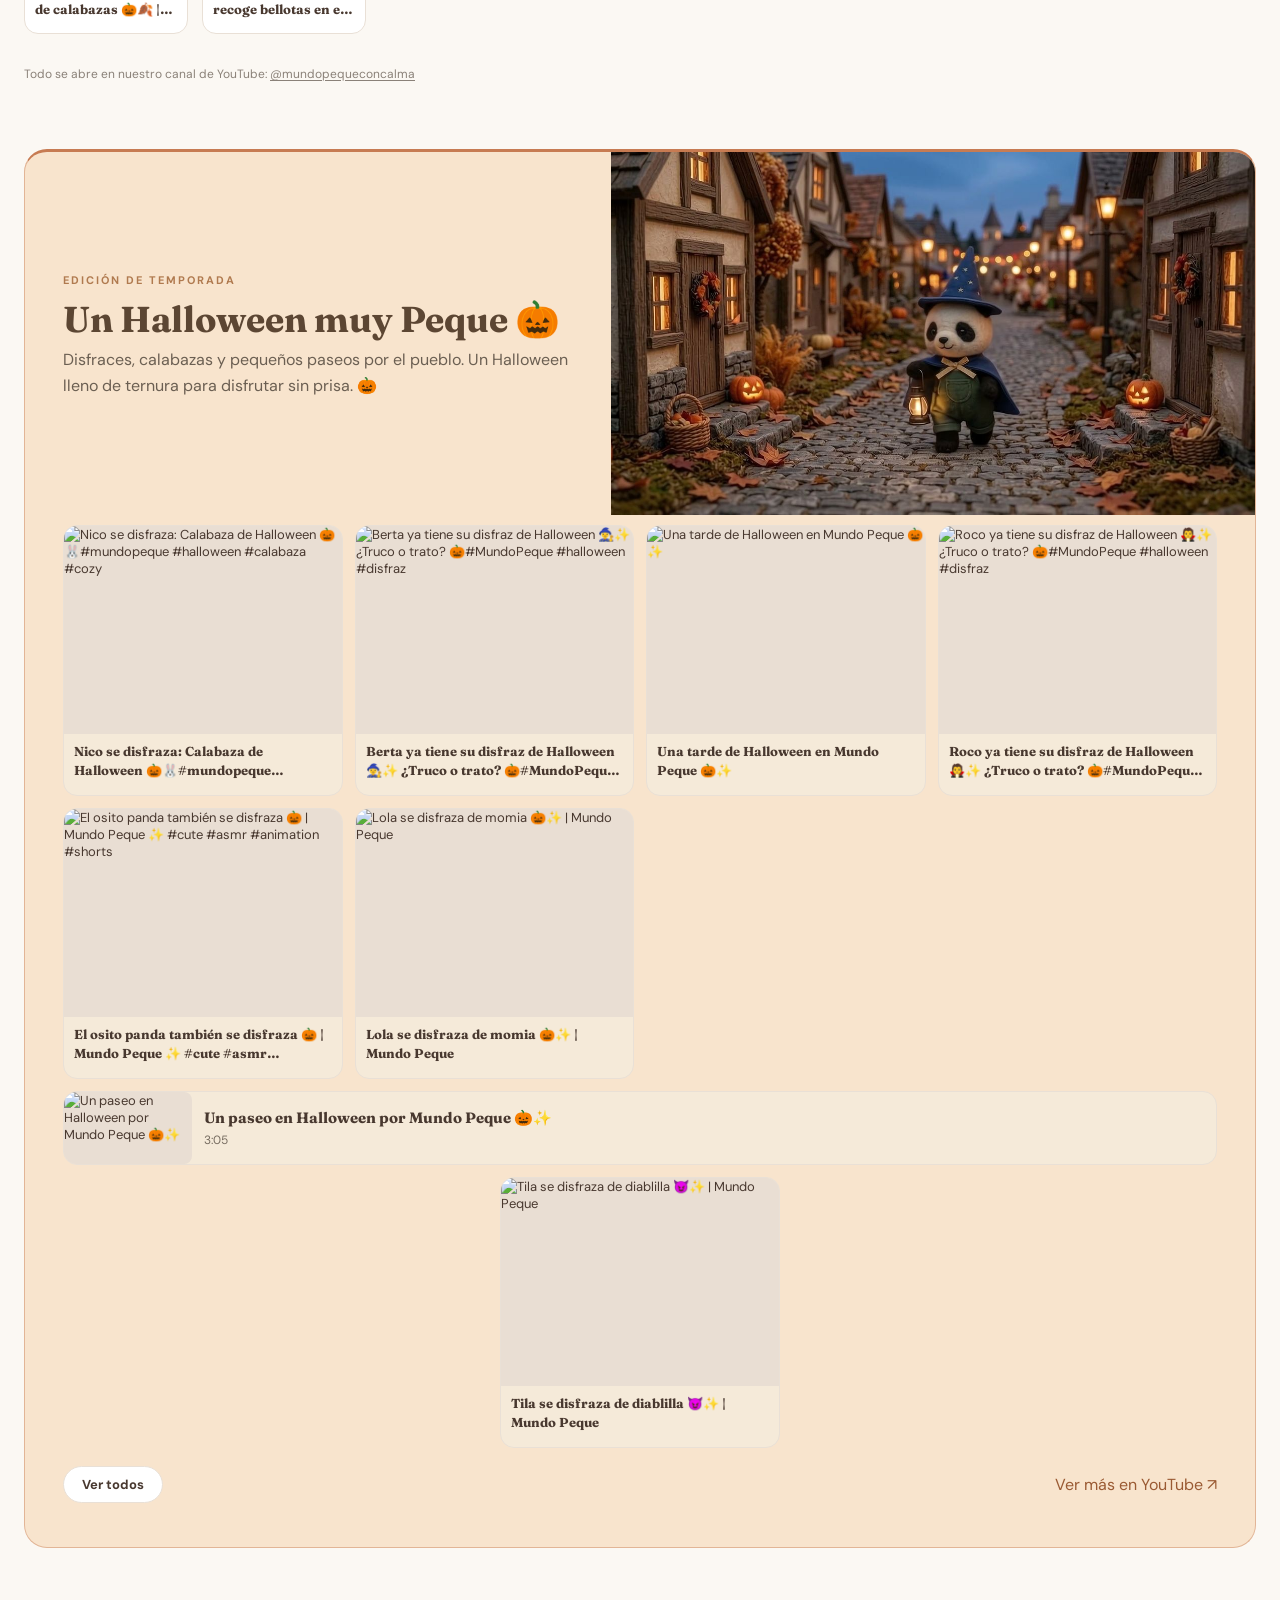
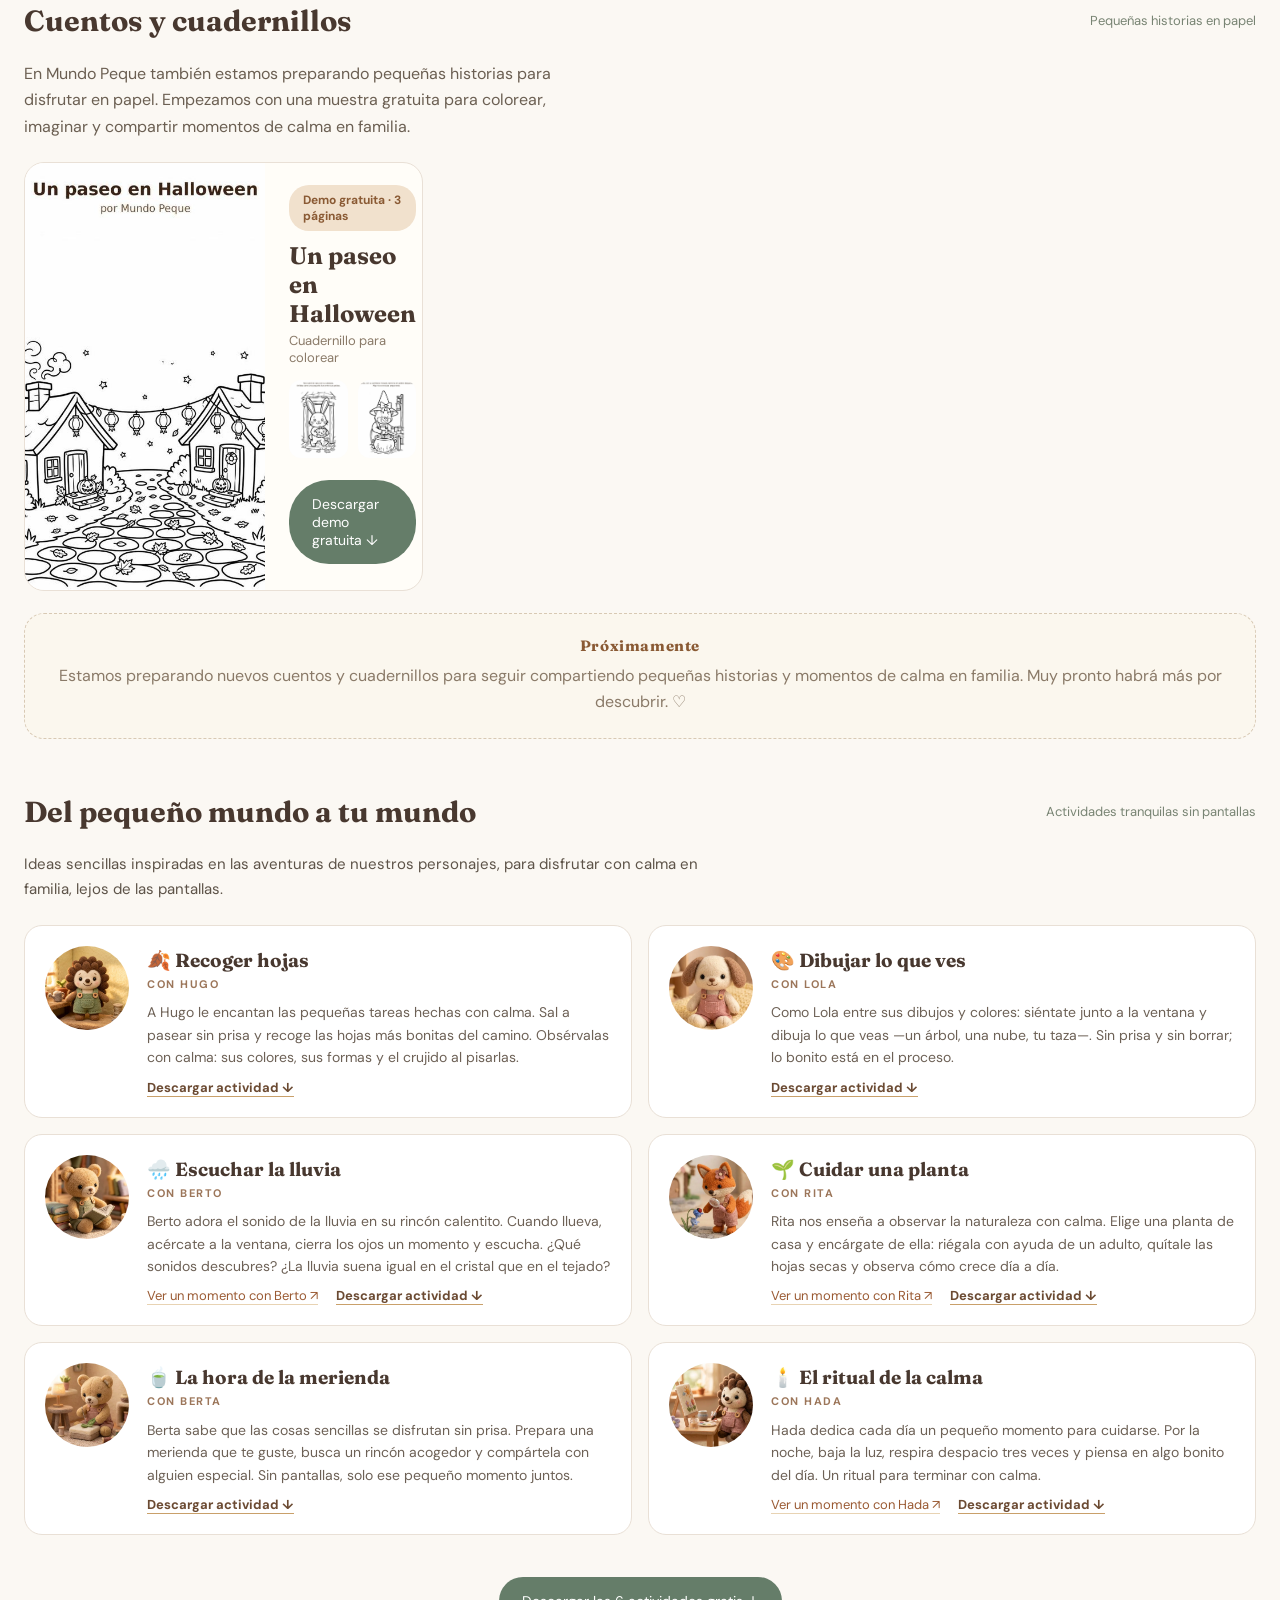
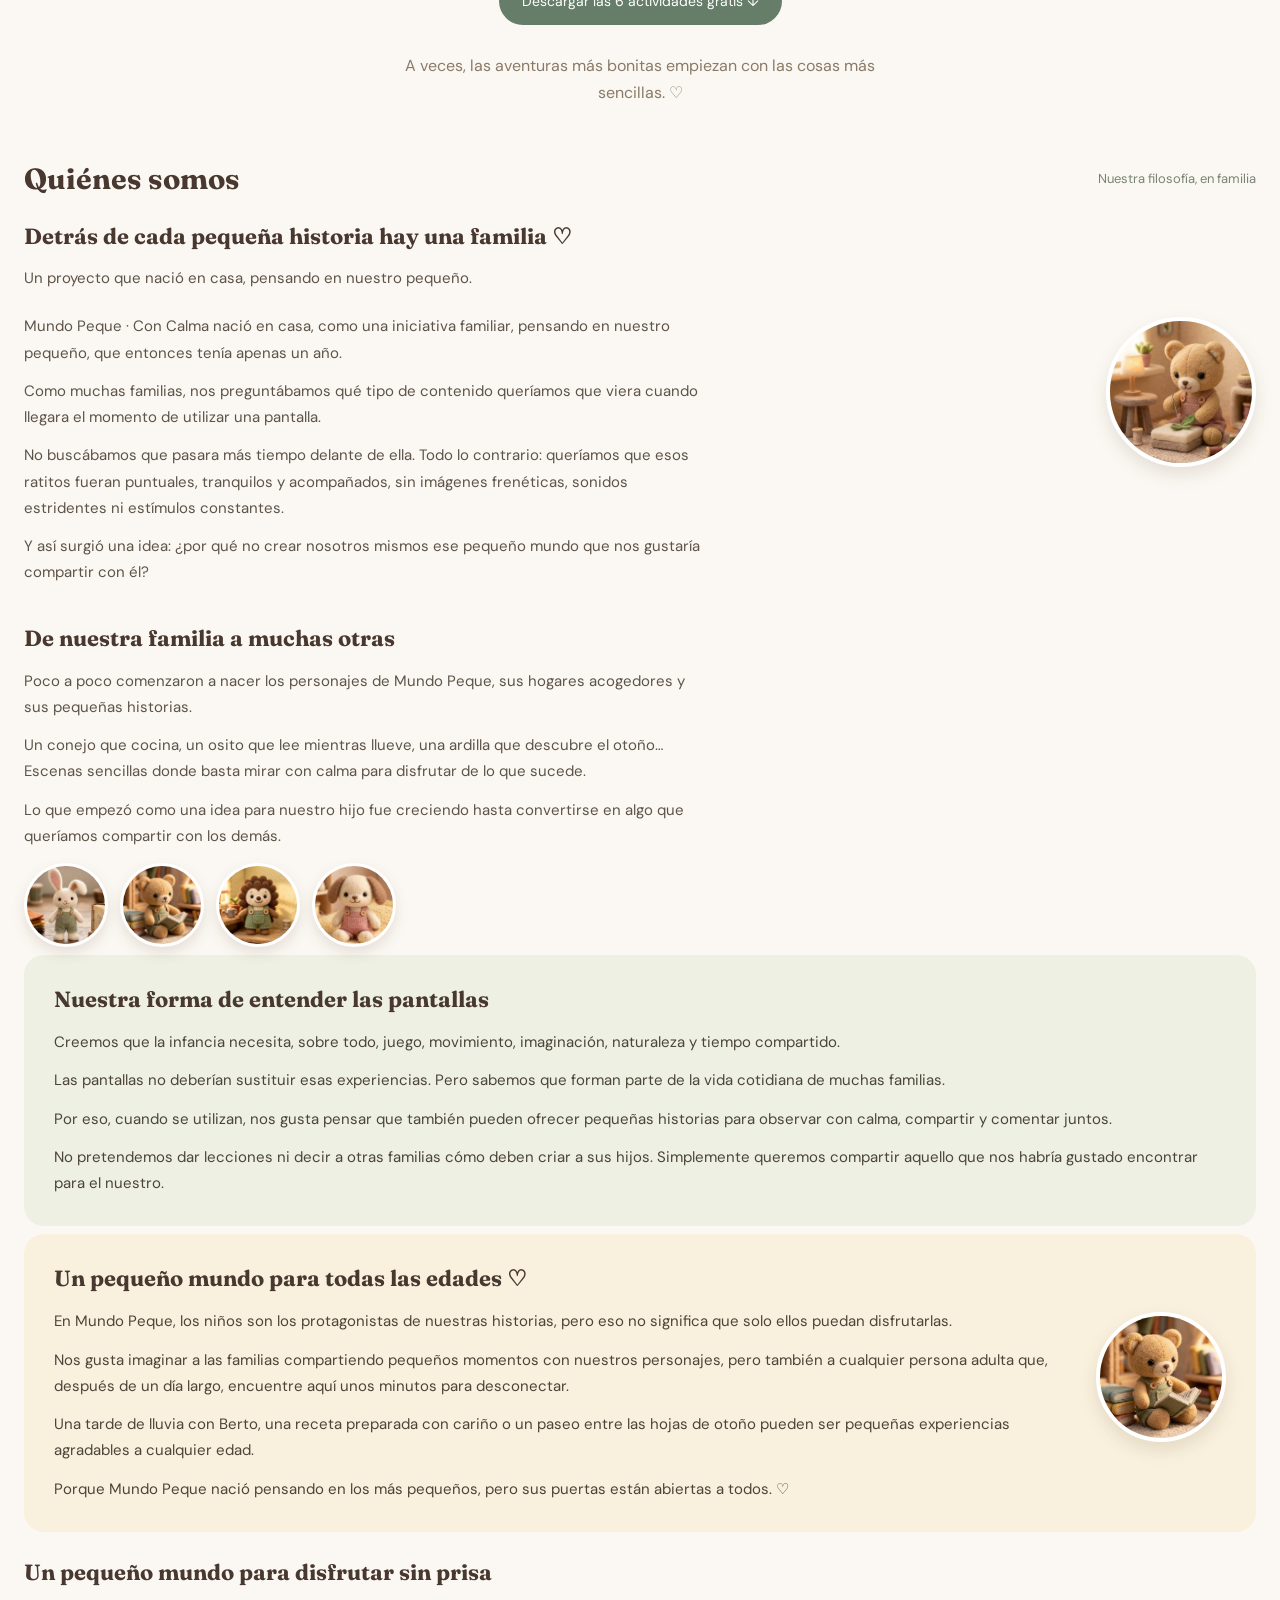
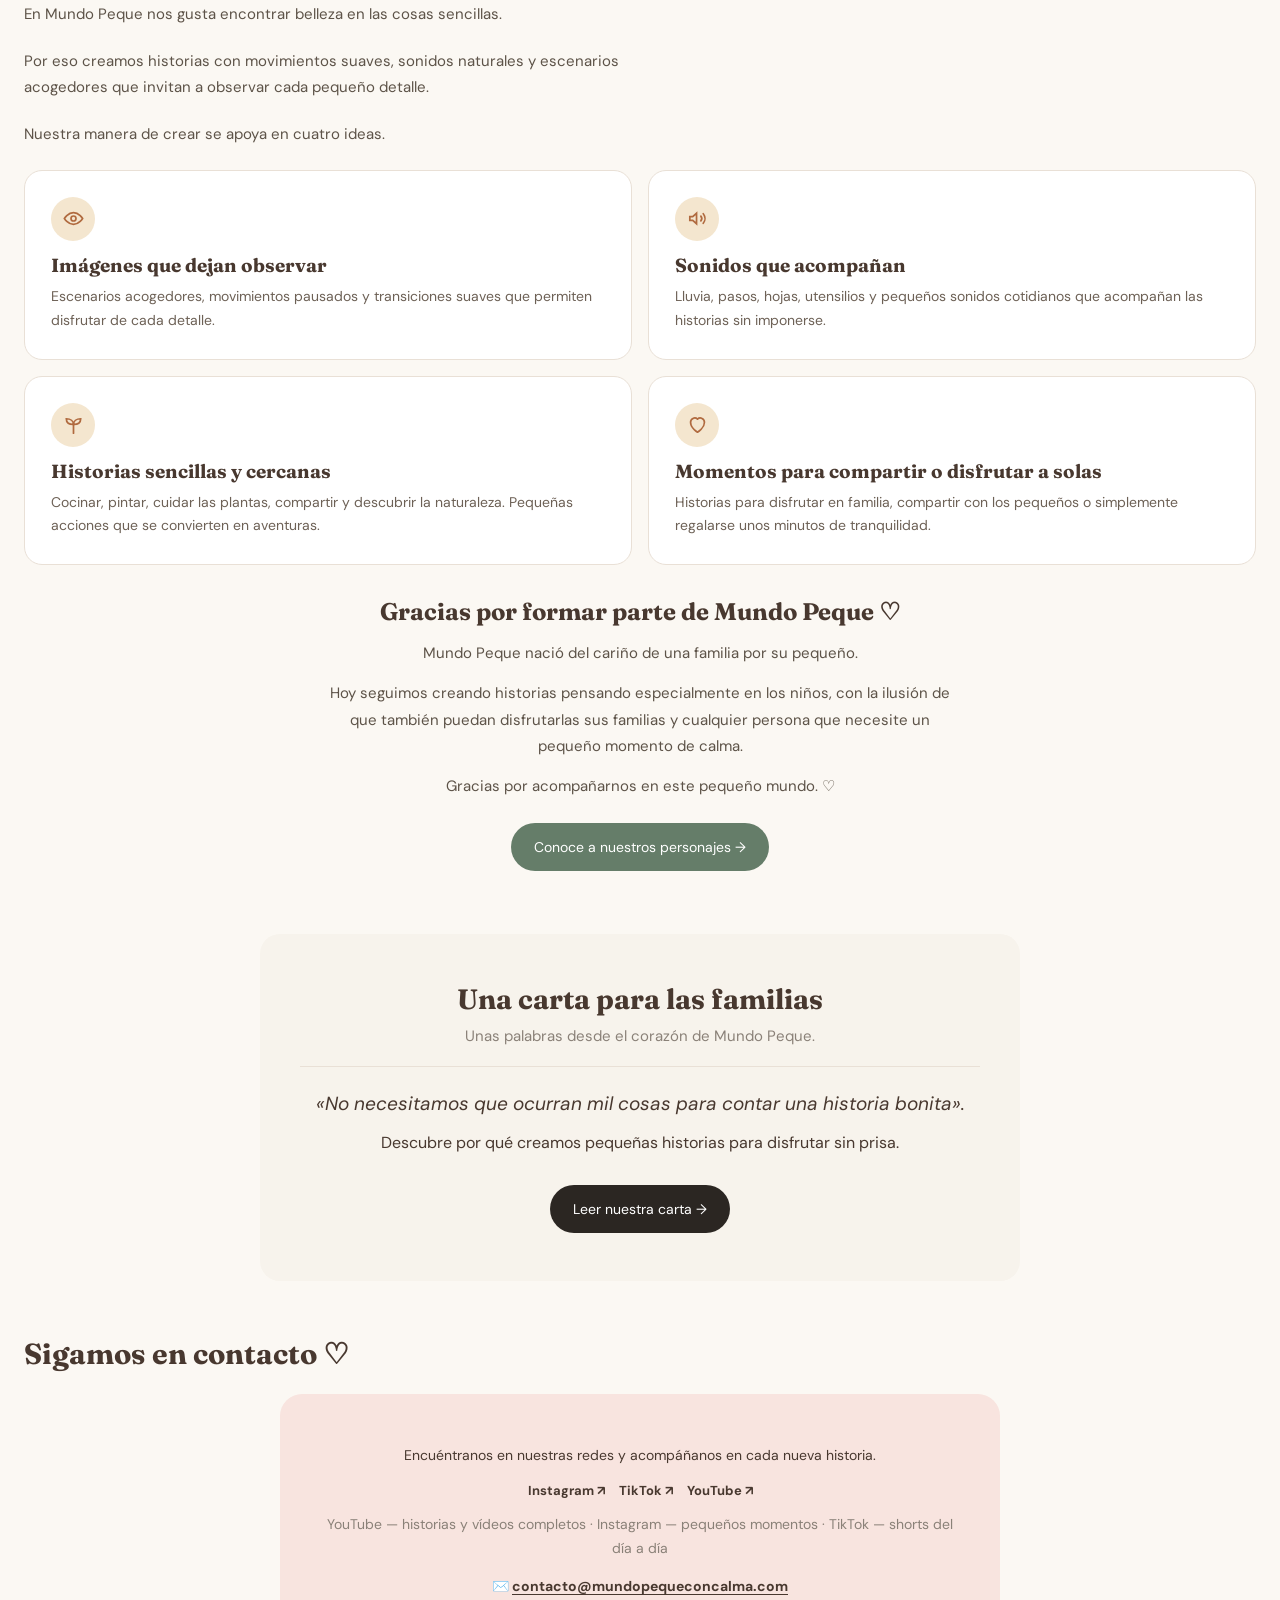
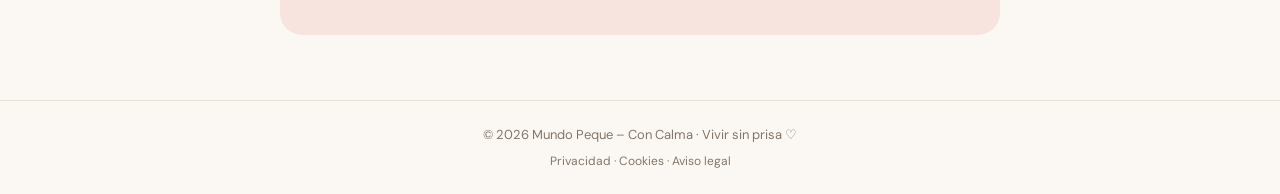
==== commit e354a004: "Videoteca actualizada desde YouTube" ====
--- a/index.html
+++ b/index.html
@@ -45,7 +45,7 @@
 <article class="vcard vcard-long"><a class="video-link" href="https://www.youtube.com/watch?v=20a7AdA8Zvk" target="_blank" rel="noopener"><span class="thumb thumb-long"><img src="https://i.ytimg.com/vi/20a7AdA8Zvk/hqdefault.jpg" alt="El momento de Hada: tarde de Spa 🛁✨ | Mundo Peque" loading="lazy"></span><span class="vbody"><h3>El momento de Hada: tarde de Spa 🛁✨ | Mundo Peque</h3><p>3:40</p></span></a></article>
 </div>
 <p class="sub-label">SHORTS</p><div class="videos videos-shorts">
-<article class="vcard vcard-short"><a class="video-link" href="https://www.youtube.com/shorts/jRV_Gj-SeAQ" target="_blank" rel="noopener"><span class="thumb thumb-short"><img src="https://i.ytimg.com/vi/jRV_Gj-SeAQ/hqdefault.jpg" alt="El momento de Hada: ritual de baño #shorts #cute #asmr #animation #cuentosinfantiles" loading="lazy"></span><span class="vbody"><h3>El momento de Hada: ritual de baño #shorts #cute #asmr #animation #cuentosinfantiles</h3><p>Short</p></span></a></article><article class="vcard vcard-short"><a class="video-link" href="https://www.youtube.com/shorts/2hgl8jRjY04" target="_blank" rel="noopener"><span class="thumb thumb-short"><img src="https://i.ytimg.com/vi/2hgl8jRjY04/hqdefault.jpg" alt="El momento de Hada: cuidado facial 🛁✨ | Mundo Peque" loading="lazy"></span><span class="vbody"><h3>El momento de Hada: cuidado facial 🛁✨ | Mundo Peque</h3><p>Short</p></span></a></article>
+<article class="vcard vcard-short"><a class="video-link" href="https://www.youtube.com/shorts/bII3PMiKqKo" target="_blank" rel="noopener"><span class="thumb thumb-short"><img src="https://i.ytimg.com/vi/bII3PMiKqKo/hqdefault.jpg" alt="El momento de Hada: té calentito 🍵✨ #cozy" loading="lazy"></span><span class="vbody"><h3>El momento de Hada: té calentito 🍵✨ #cozy</h3><p>Short</p></span></a></article><article class="vcard vcard-short"><a class="video-link" href="https://www.youtube.com/shorts/jRV_Gj-SeAQ" target="_blank" rel="noopener"><span class="thumb thumb-short"><img src="https://i.ytimg.com/vi/jRV_Gj-SeAQ/hqdefault.jpg" alt="El momento de Hada: ritual de baño #shorts #cute #asmr #animation #cuentosinfantiles" loading="lazy"></span><span class="vbody"><h3>El momento de Hada: ritual de baño #shorts #cute #asmr #animation #cuentosinfantiles</h3><p>Short</p></span></a></article>
 </div>
 </div>
 <div class="series-block" id="serie-hogar">
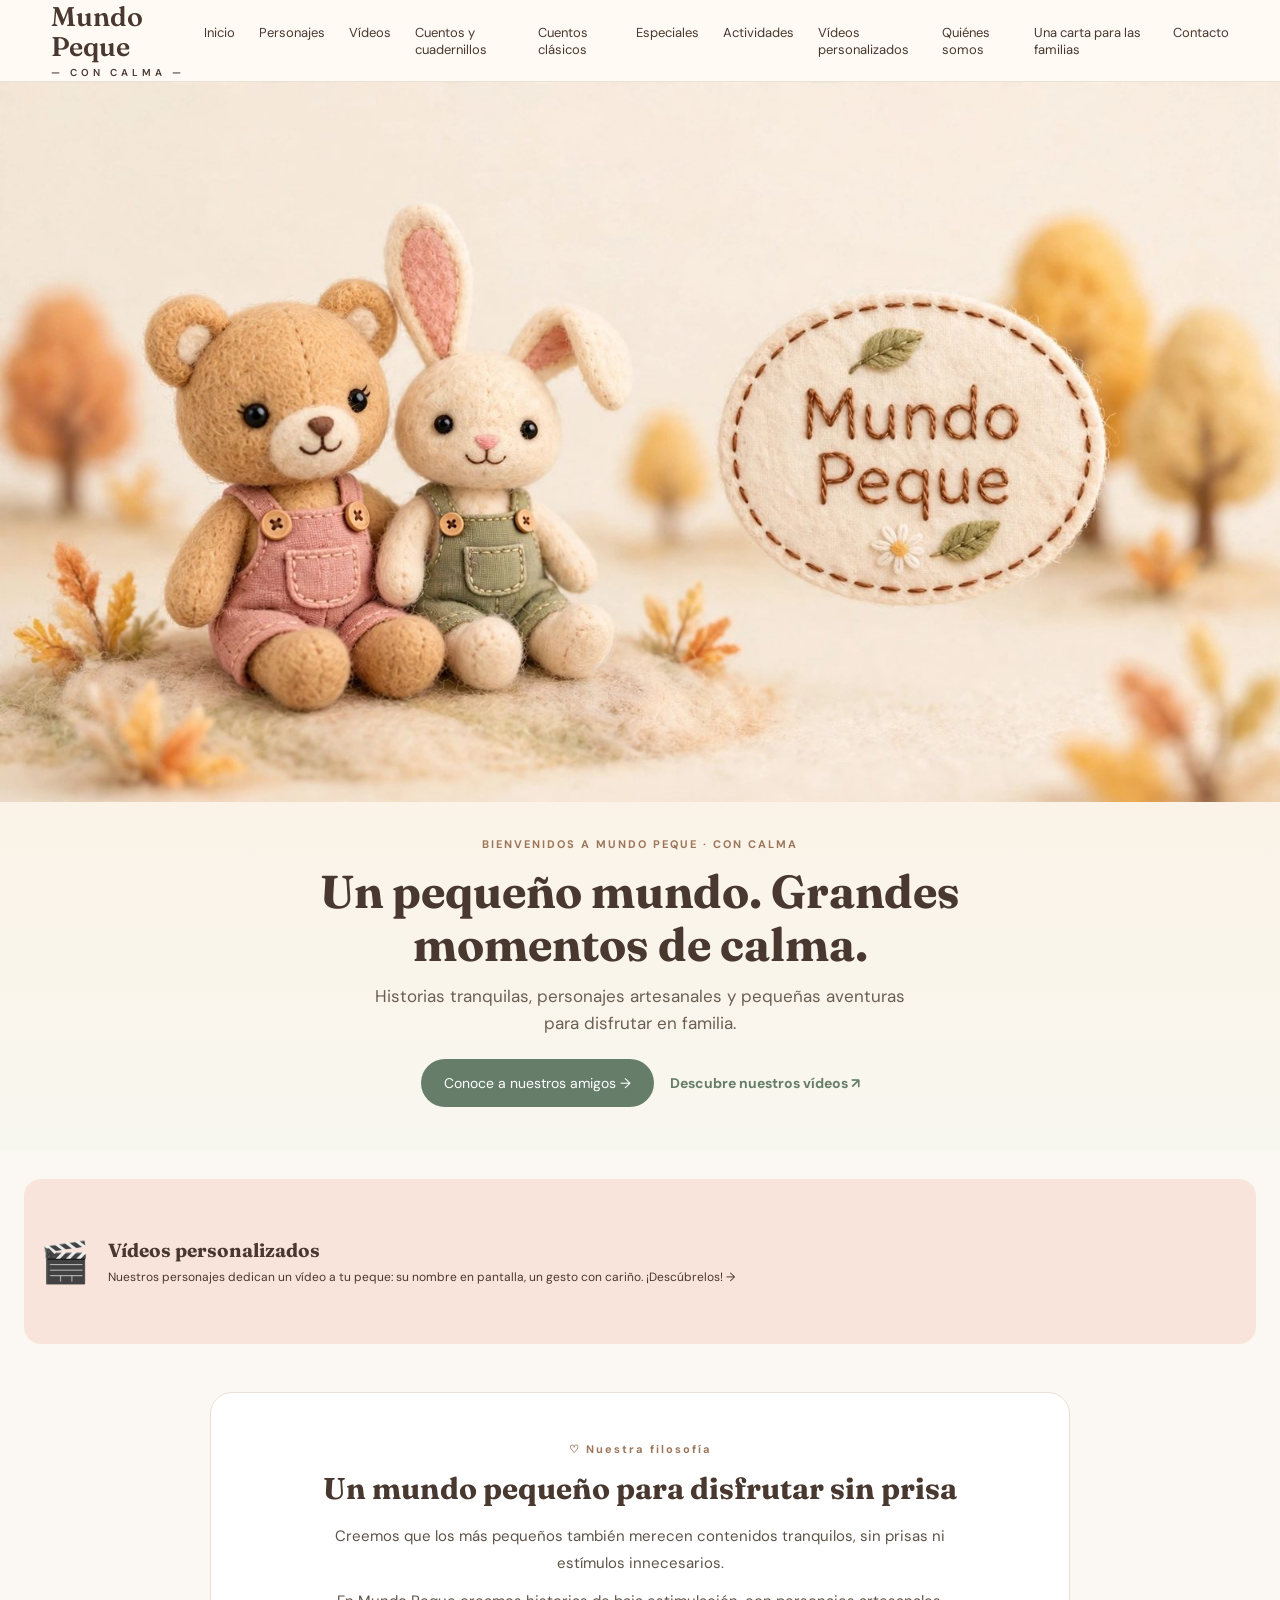
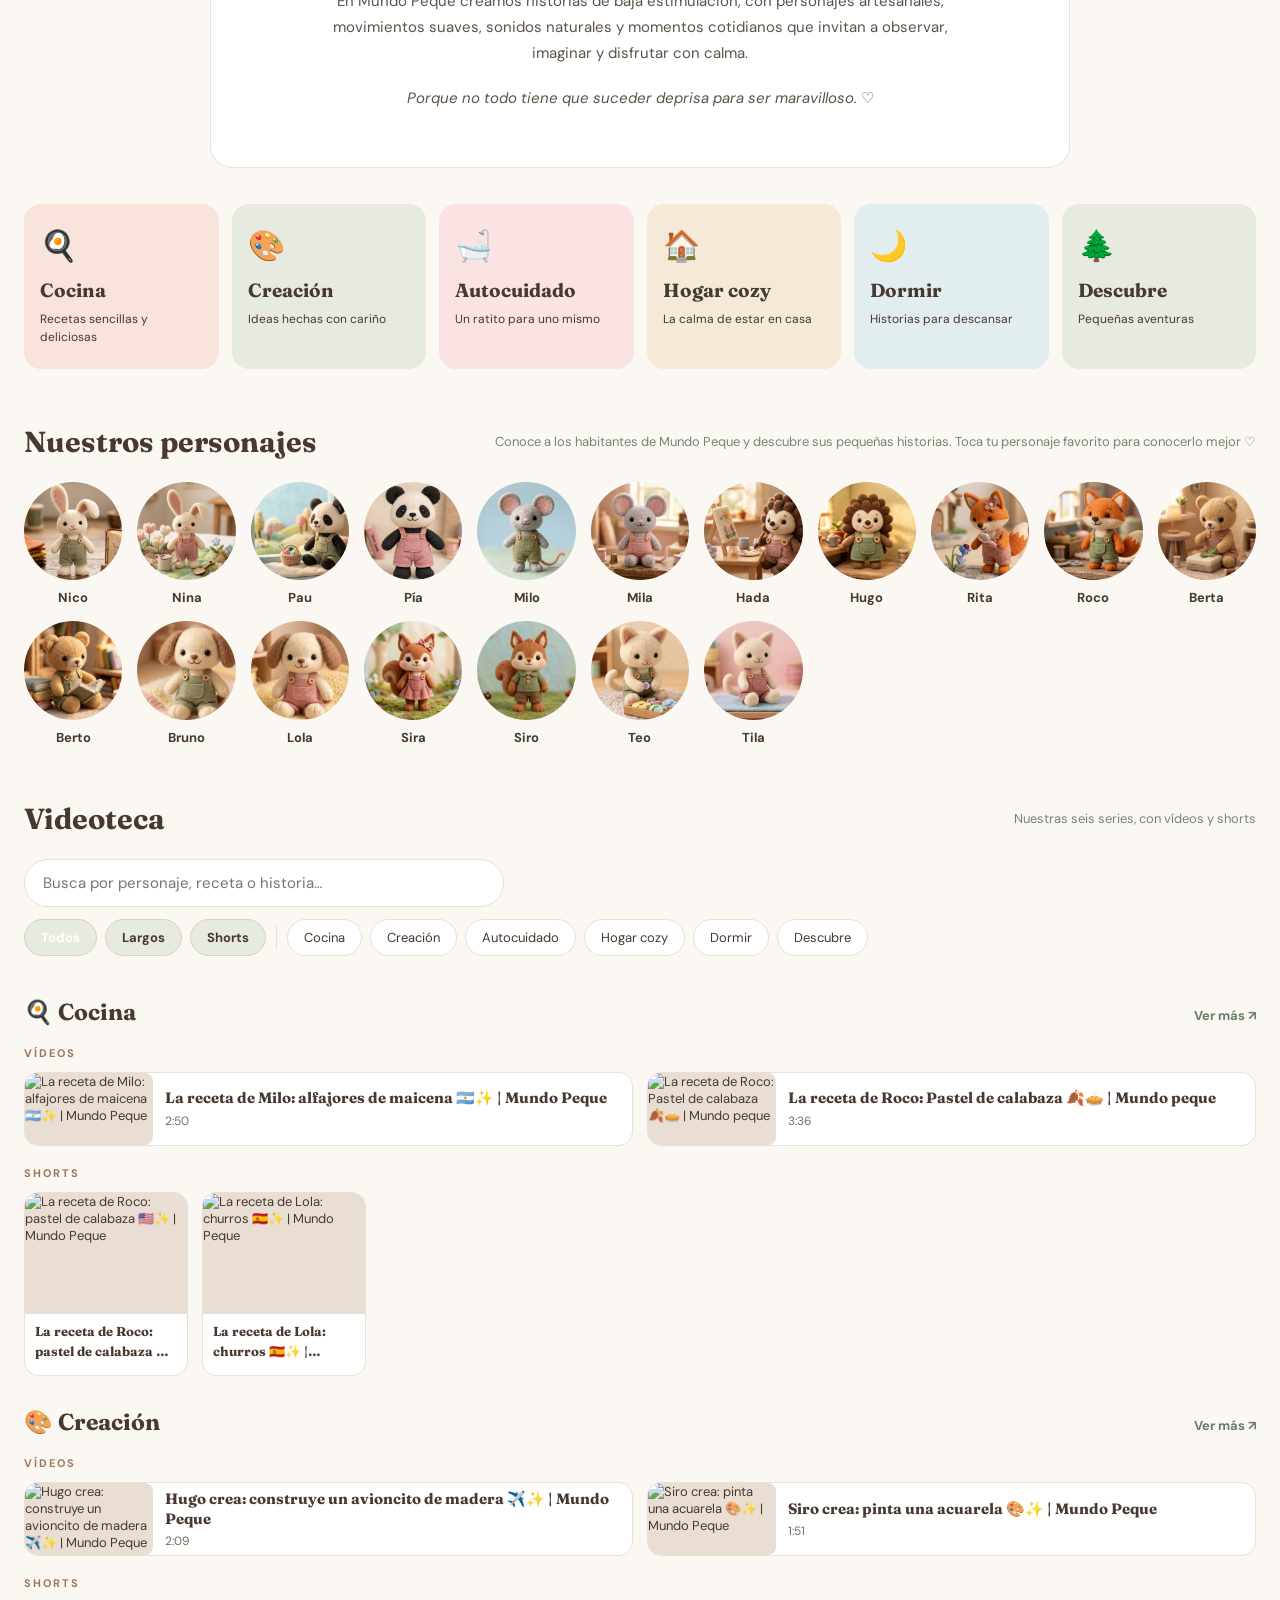
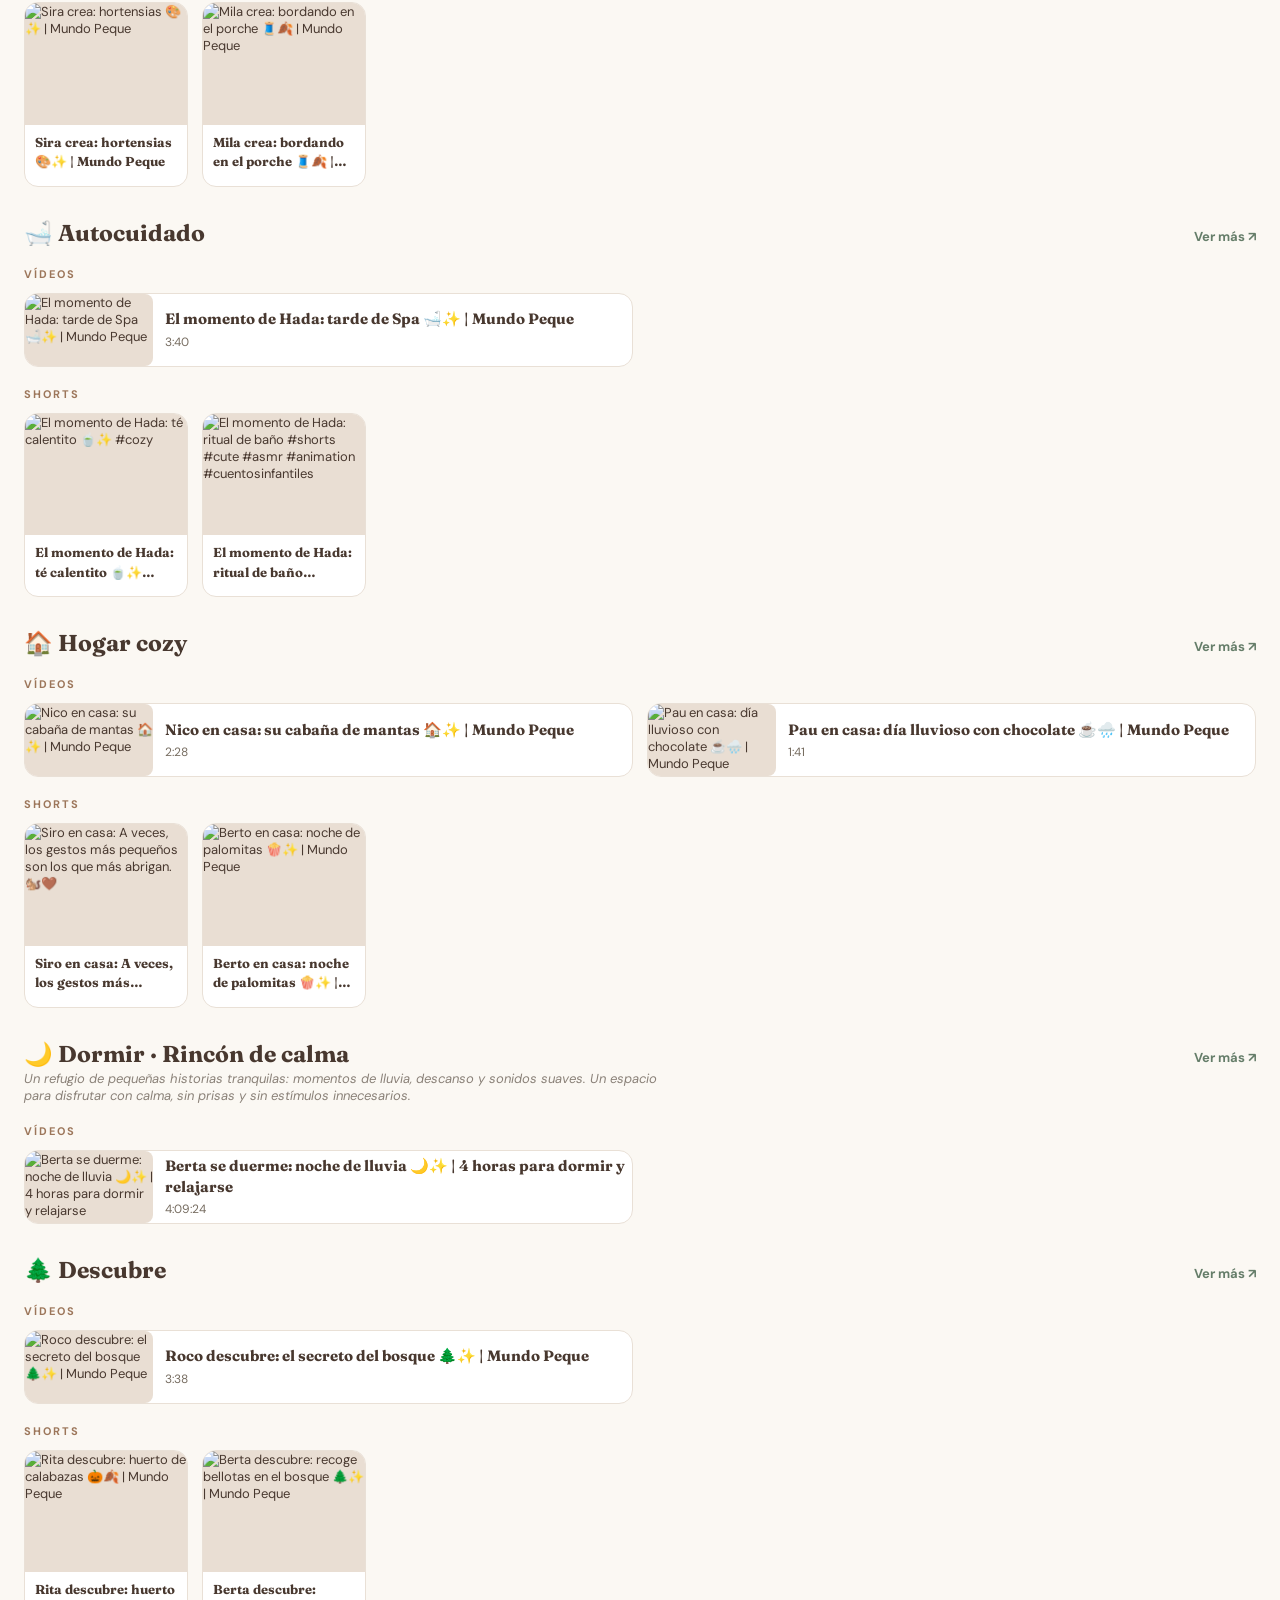
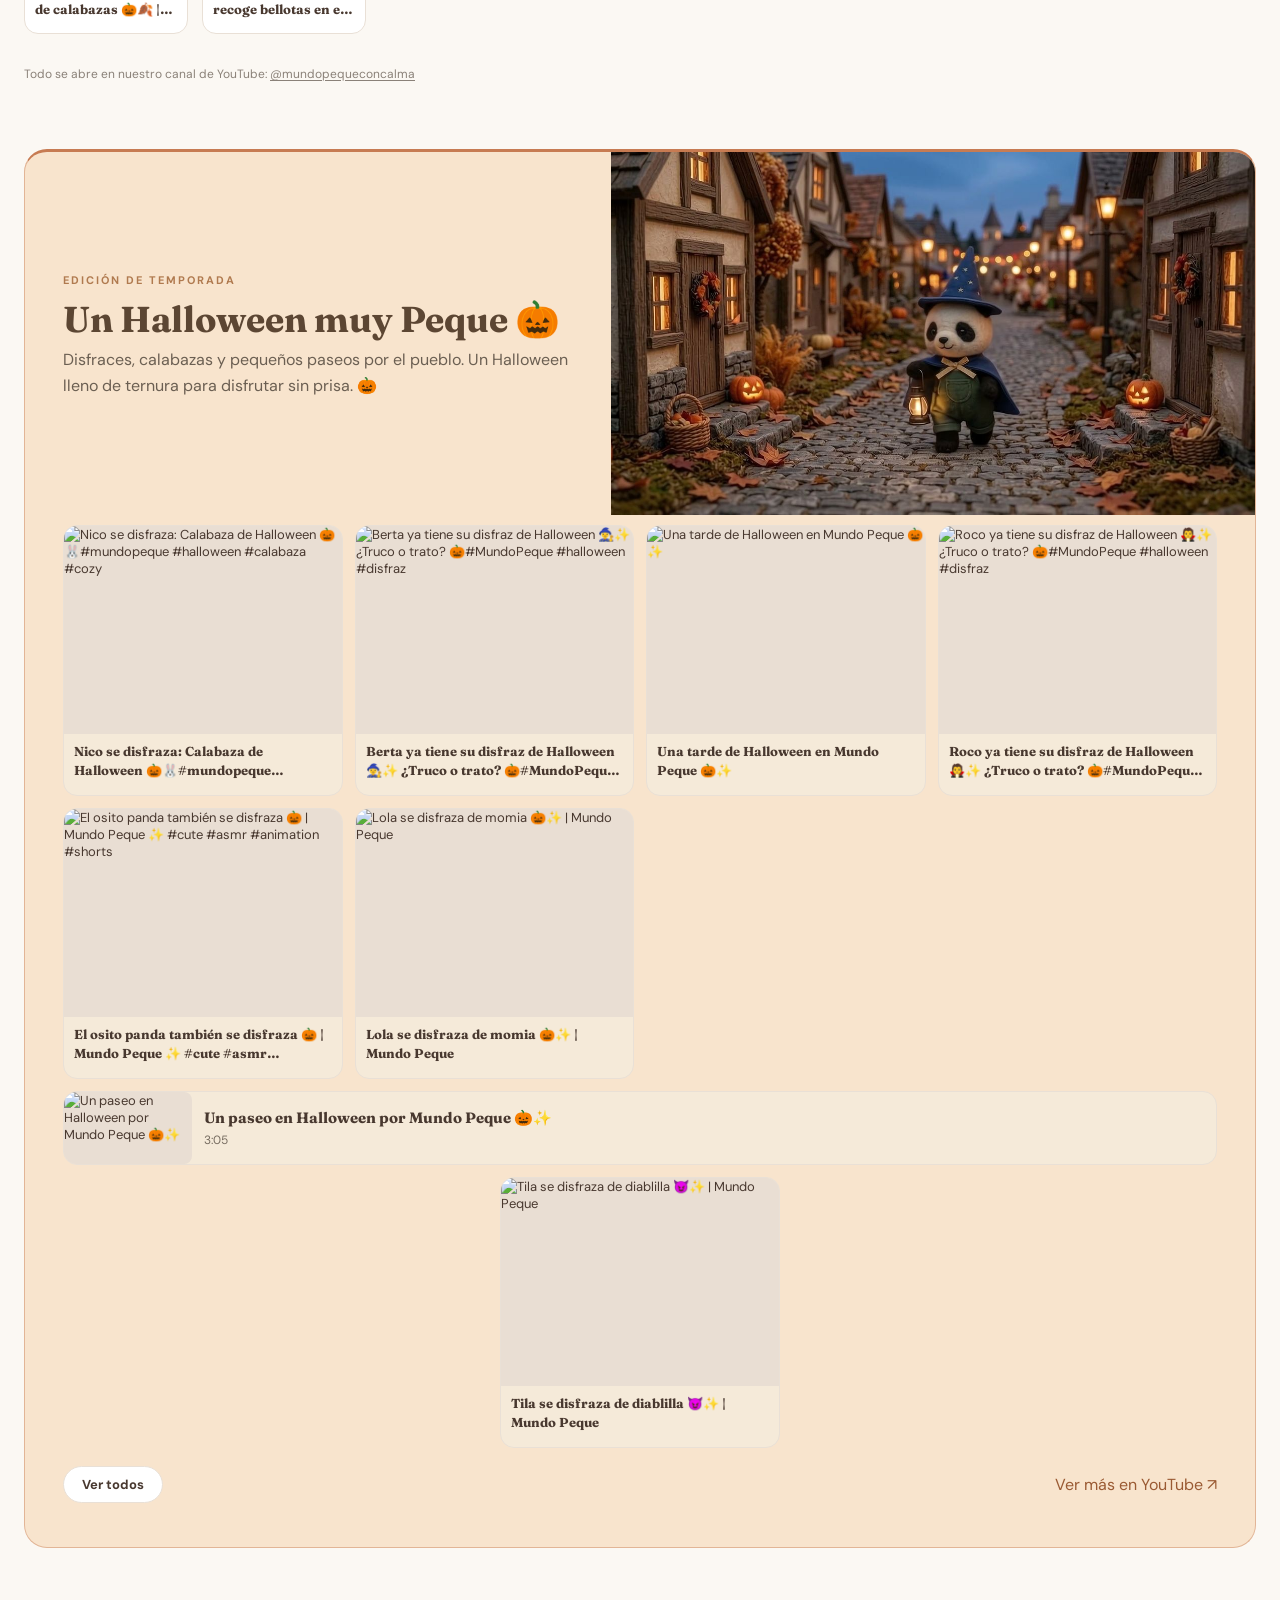
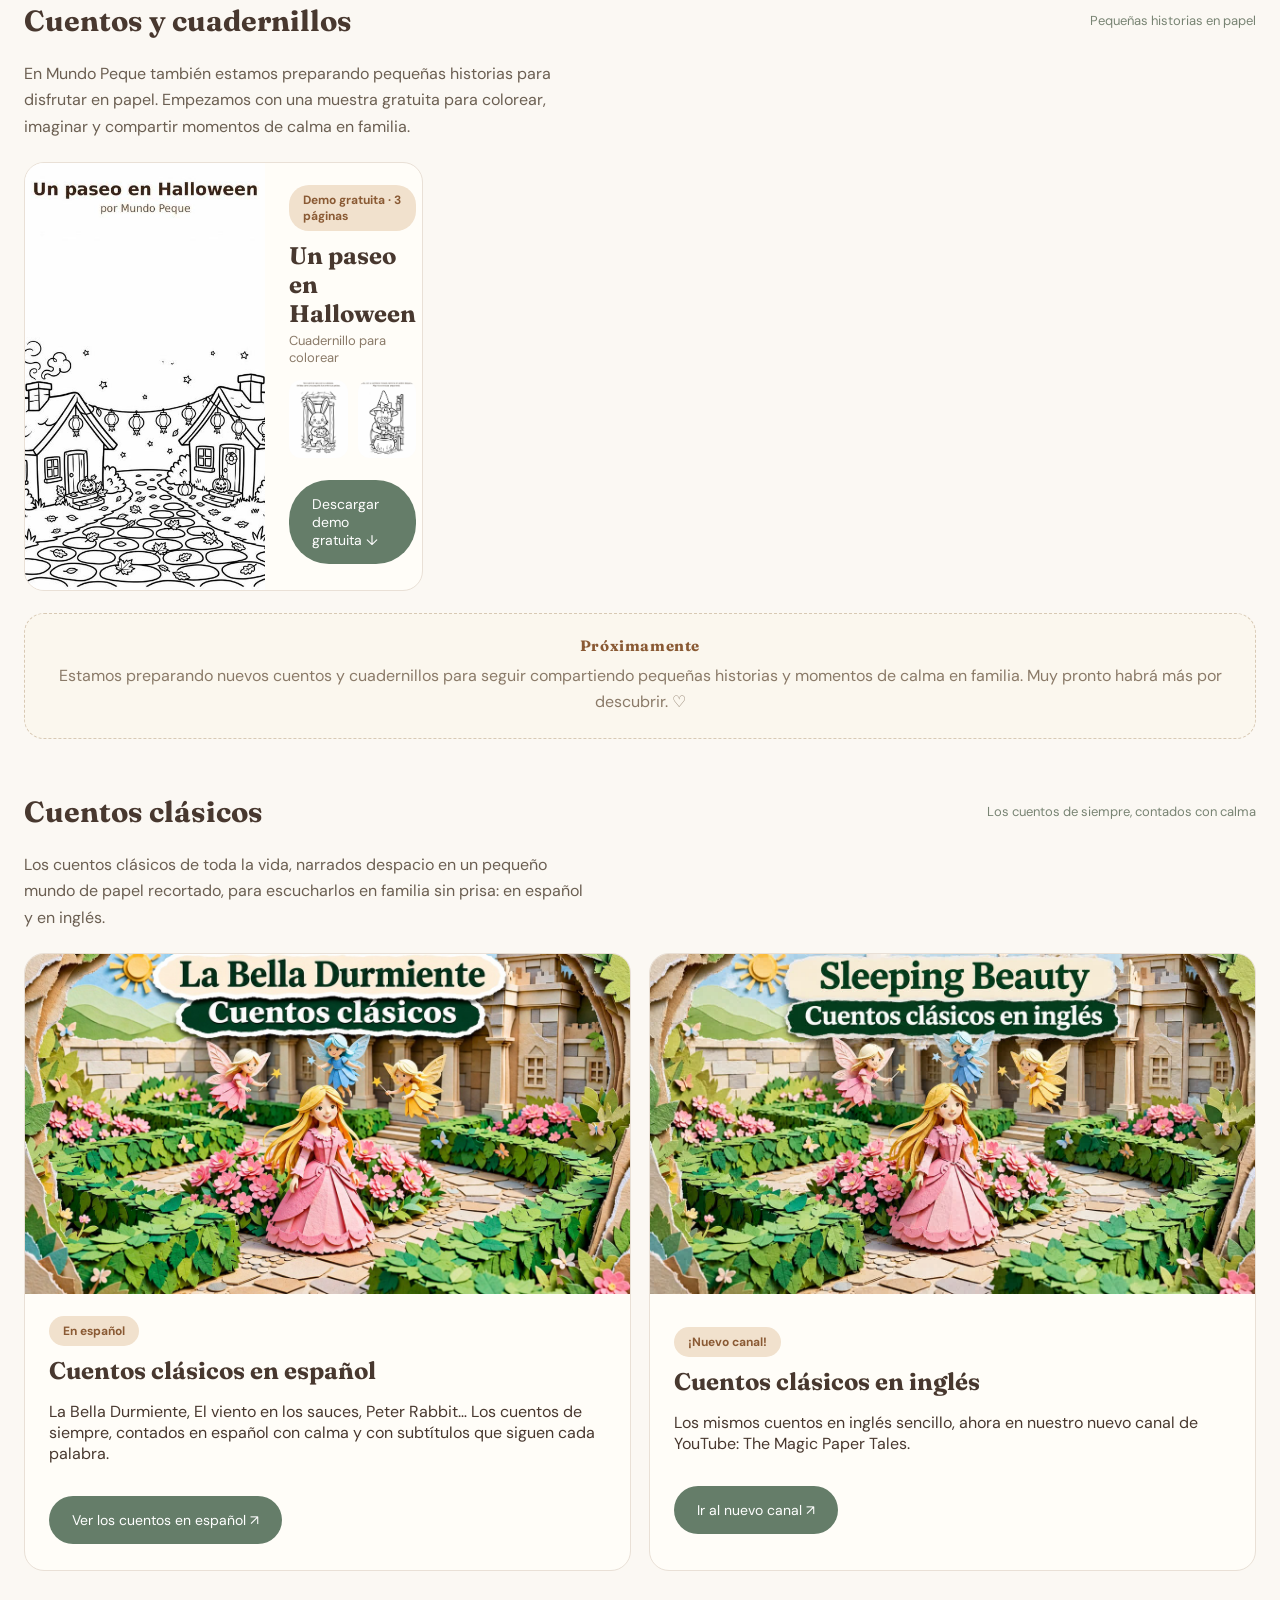
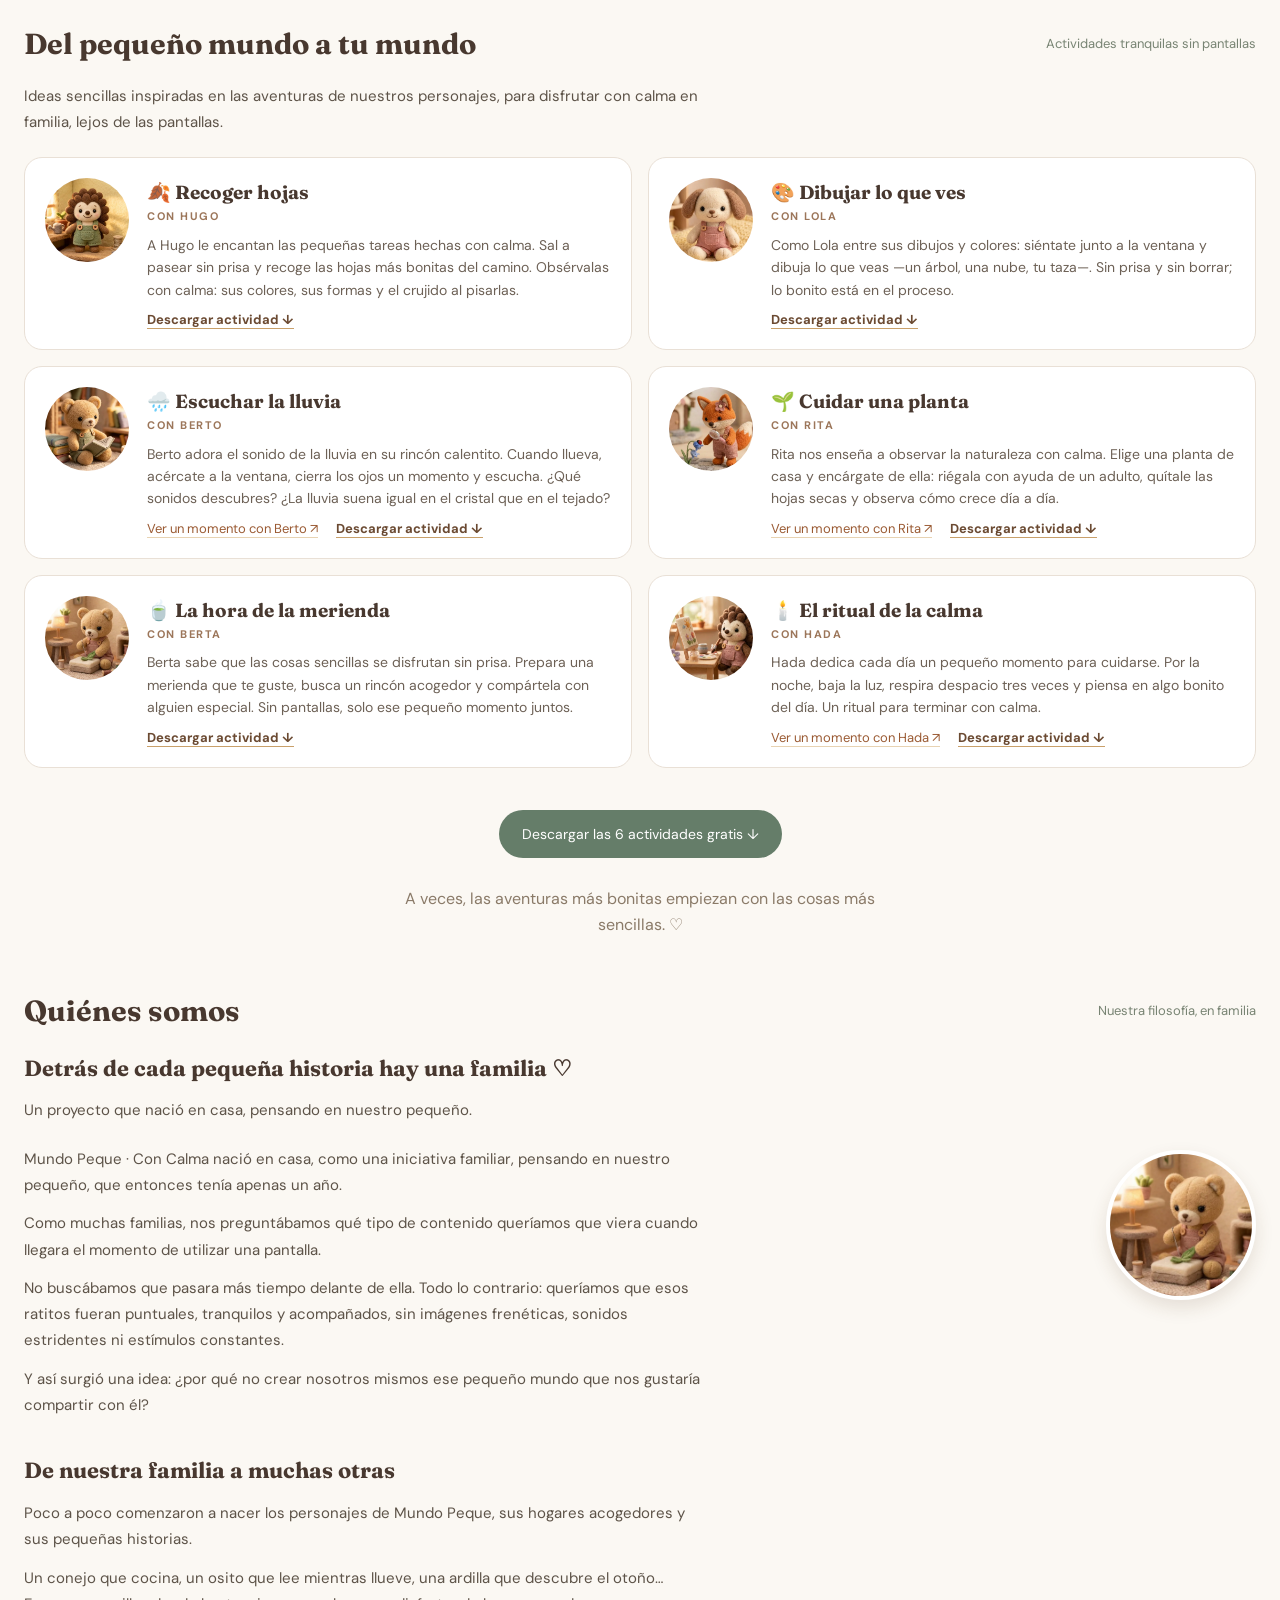
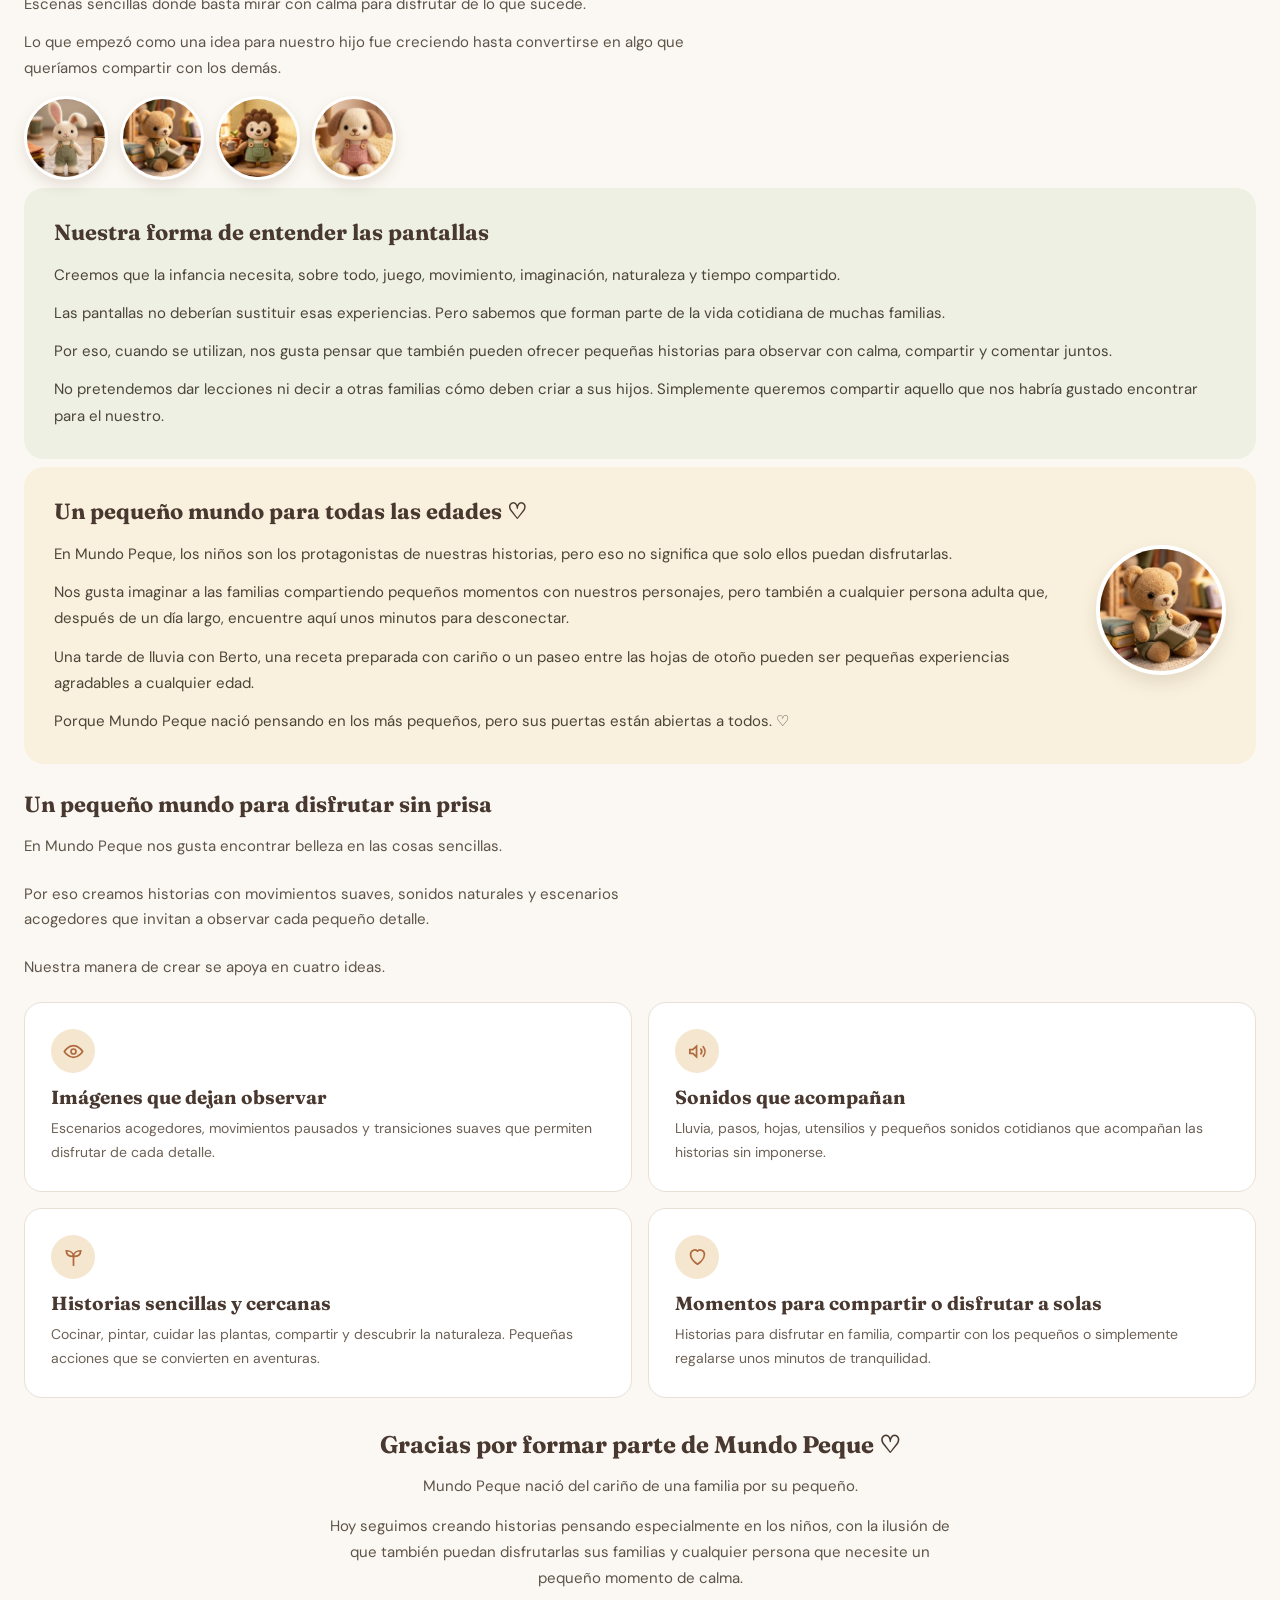
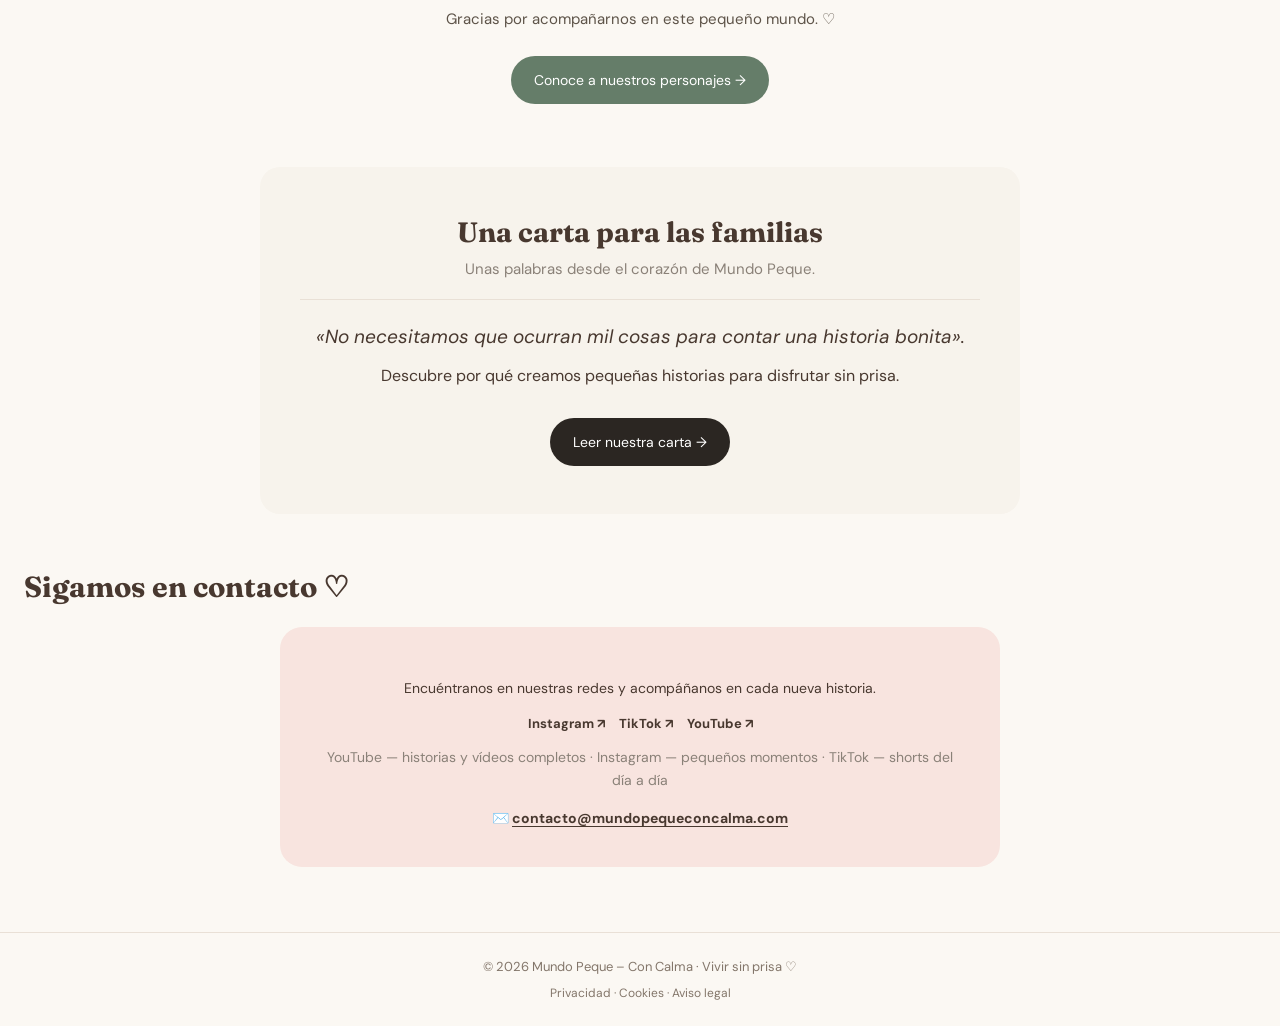
==== commit cbfc6ee6: "Añade sección Cuentos clásicos (ES/EN) y enlace al nuevo canal The Magic Paper Tales" ====
--- a/index.html
+++ b/index.html
@@ -6,9 +6,9 @@
 <meta property="og:url" content="https://mundopequeconcalma.com/">
 <meta property="og:image" content="https://mundopequeconcalma.com/assets/banner.jpg">
 <meta name="twitter:card" content="summary_large_image">
-<link rel="stylesheet" href="styles.css?v=b5j"></head><body>
+<link rel="stylesheet" href="styles.css?v=b8a"></head><body>
 <a class="skip-link" href="#contenido">Saltar al contenido</a>
-<header class="top"><a class="brand" href="#inicio"><span>Mundo Peque</span><small>— CON CALMA —</small></a><button class="menu" aria-label="Abrir menú" aria-expanded="false">☰</button><nav id="nav"><div class="nav-group"><span class="nav-group-title">Descubre Mundo Peque</span><a href="#inicio">Inicio</a><a href="#personajes">Personajes</a><a href="#videos">Vídeos</a><a href="#cuentos">Cuentos y cuadernillos</a></div><div class="nav-group"><span class="nav-group-title">Disfruta con nosotros</span><a href="#especiales">Especiales</a><a href="#actividades">Actividades</a><a href="videos-personalizados.html">Vídeos personalizados</a></div><div class="nav-group"><span class="nav-group-title">Conócenos</span><a href="#nosotros">Quiénes somos</a><a href="carta.html">Una carta para las familias</a><a href="#contacto">Contacto</a></div></nav></header>
+<header class="top"><a class="brand" href="#inicio"><span>Mundo Peque</span><small>— CON CALMA —</small></a><button class="menu" aria-label="Abrir menú" aria-expanded="false">☰</button><nav id="nav"><div class="nav-group"><span class="nav-group-title">Descubre Mundo Peque</span><a href="#inicio">Inicio</a><a href="#personajes">Personajes</a><a href="#videos">Vídeos</a><a href="#cuentos">Cuentos y cuadernillos</a><a href="#cuentos-clasicos">Cuentos clásicos</a></div><div class="nav-group"><span class="nav-group-title">Disfruta con nosotros</span><a href="#especiales">Especiales</a><a href="#actividades">Actividades</a><a href="videos-personalizados.html">Vídeos personalizados</a></div><div class="nav-group"><span class="nav-group-title">Conócenos</span><a href="#nosotros">Quiénes somos</a><a href="carta.html">Una carta para las familias</a><a href="#contacto">Contacto</a></div></nav></header>
 <main id="contenido" tabindex="-1"><section id="inicio" class="hero-banner"><div class="hero-banner-image"><img src="assets/banner.jpg" alt="Berta y Nico junto al cartel bordado de Mundo Peque" fetchpriority="high"></div><div class="hero-banner-copy"><span class="eyebrow">Bienvenidos a Mundo Peque · Con Calma</span><h1>Un pequeño mundo. Grandes momentos de calma.</h1><p>Historias tranquilas, personajes artesanales y pequeñas aventuras para disfrutar en familia.</p><div class="hero-actions"><a class="btn" href="#personajes">Conoce a nuestros amigos →</a><a class="hero-secondary" href="#videos">Descubre nuestros vídeos ↗</a></div></div></section>
 <section class="wrap"><a class="cat peach" href="videos-personalizados.html" style="display:flex;align-items:center;gap:18px;margin-top:28px;text-align:left"><span style="font-size:40px">🎬</span><span><h3 style="margin:0 0 6px">Vídeos personalizados</h3><p>Nuestros personajes dedican un vídeo a tu peque: su nombre en pantalla, un gesto con cariño. ¡Descúbrelos! →</p></span></a></section>
 <section class="wrap philosophy" id="filosofia"><span class="eyebrow">♡ Nuestra filosofía</span>
@@ -119,6 +119,30 @@
 <div class="stories-soon">
 <h3>Próximamente</h3>
 <p>Estamos preparando nuevos cuentos y cuadernillos para seguir compartiendo pequeñas historias y momentos de calma en familia. Muy pronto habrá más por descubrir. ♡</p>
+</div>
+</section>
+<section id="cuentos-clasicos" class="wrap section">
+<div class="section-head"><h2>Cuentos clásicos</h2><span>Los cuentos de siempre, contados con calma</span></div>
+<p class="stories-intro">Los cuentos clásicos de toda la vida, narrados despacio en un pequeño mundo de papel recortado, para escucharlos en familia sin prisa: en español y en inglés.</p>
+<div class="tales-grid">
+<article class="tale-card">
+<img class="tale-cover" src="assets/cuentos/cuentos-es.jpg" alt="La Bella Durmiente, cuento clásico en español" loading="lazy">
+<div class="story-body">
+<span class="story-tag">En español</span>
+<h3>Cuentos clásicos en español</h3>
+<p>La Bella Durmiente, El viento en los sauces, Peter Rabbit… Los cuentos de siempre, contados en español con calma y con subtítulos que siguen cada palabra.</p>
+<a class="btn" href="https://www.youtube.com/playlist?list=PLP9XXKbm3kEQ" target="_blank" rel="noopener">Ver los cuentos en español ↗</a>
+</div>
+</article>
+<article class="tale-card">
+<img class="tale-cover" src="assets/cuentos/cuentos-en.jpg" alt="Sleeping Beauty, classic tale in English" loading="lazy">
+<div class="story-body">
+<span class="story-tag">¡Nuevo canal!</span>
+<h3>Cuentos clásicos en inglés</h3>
+<p>Los mismos cuentos en inglés sencillo, ahora en nuestro nuevo canal de YouTube: The Magic Paper Tales.</p>
+<a class="btn" href="https://www.youtube.com/@themagicpapertales" target="_blank" rel="noopener">Ir al nuevo canal ↗</a>
+</div>
+</article>
 </div>
 </section><section id="actividades" class="wrap section"><div class="section-head"><h2>Del pequeño mundo a tu mundo</h2><span>Actividades tranquilas sin pantallas</span></div>
 <p class="section-intro">Ideas sencillas inspiradas en las aventuras de nuestros personajes, para disfrutar con calma en familia, lejos de las pantallas.</p>
--- a/styles.css
+++ b/styles.css
@@ -337,3 +337,9 @@
 /* Accesibilidad: skip link (solo visible con teclado) */
 .skip-link{position:absolute;left:12px;top:-60px;z-index:300;background:#fff;color:#6b4a32;padding:10px 18px;border-radius:12px;font-weight:700;font-size:14px;text-decoration:none;box-shadow:0 4px 14px rgba(0,0,0,.15);transition:top .18s}
 .skip-link:focus-visible{top:12px}
+
+/* Cuentos clásicos (ES/EN) */
+.tales-grid{display:grid;grid-template-columns:1fr;gap:18px}
+.tale-card{background:#fffdf8;border:1px solid var(--line);border-radius:20px;overflow:hidden;display:grid;grid-template-columns:1fr}
+.tale-cover{width:100%;aspect-ratio:16/9;object-fit:cover;display:block;background:#f1e8da}
+@media(min-width:701px){.tales-grid{grid-template-columns:1fr 1fr}}
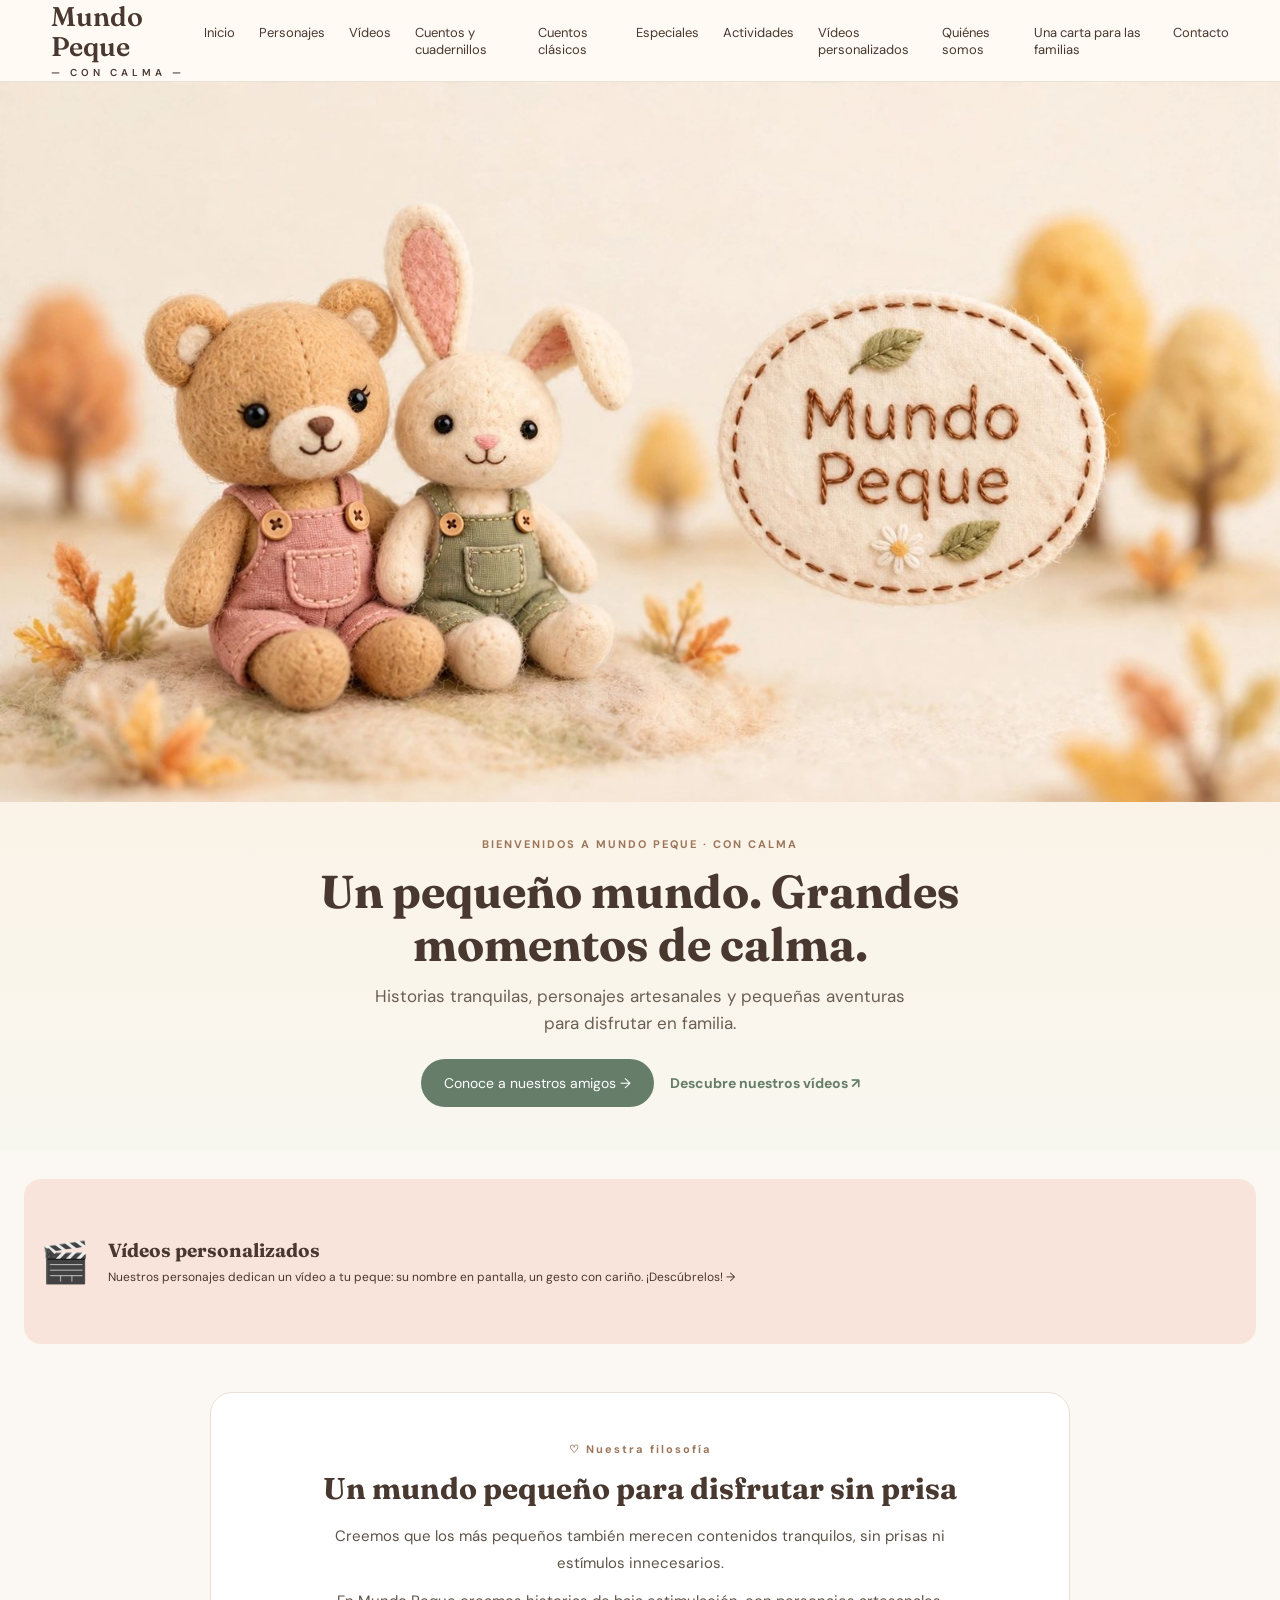
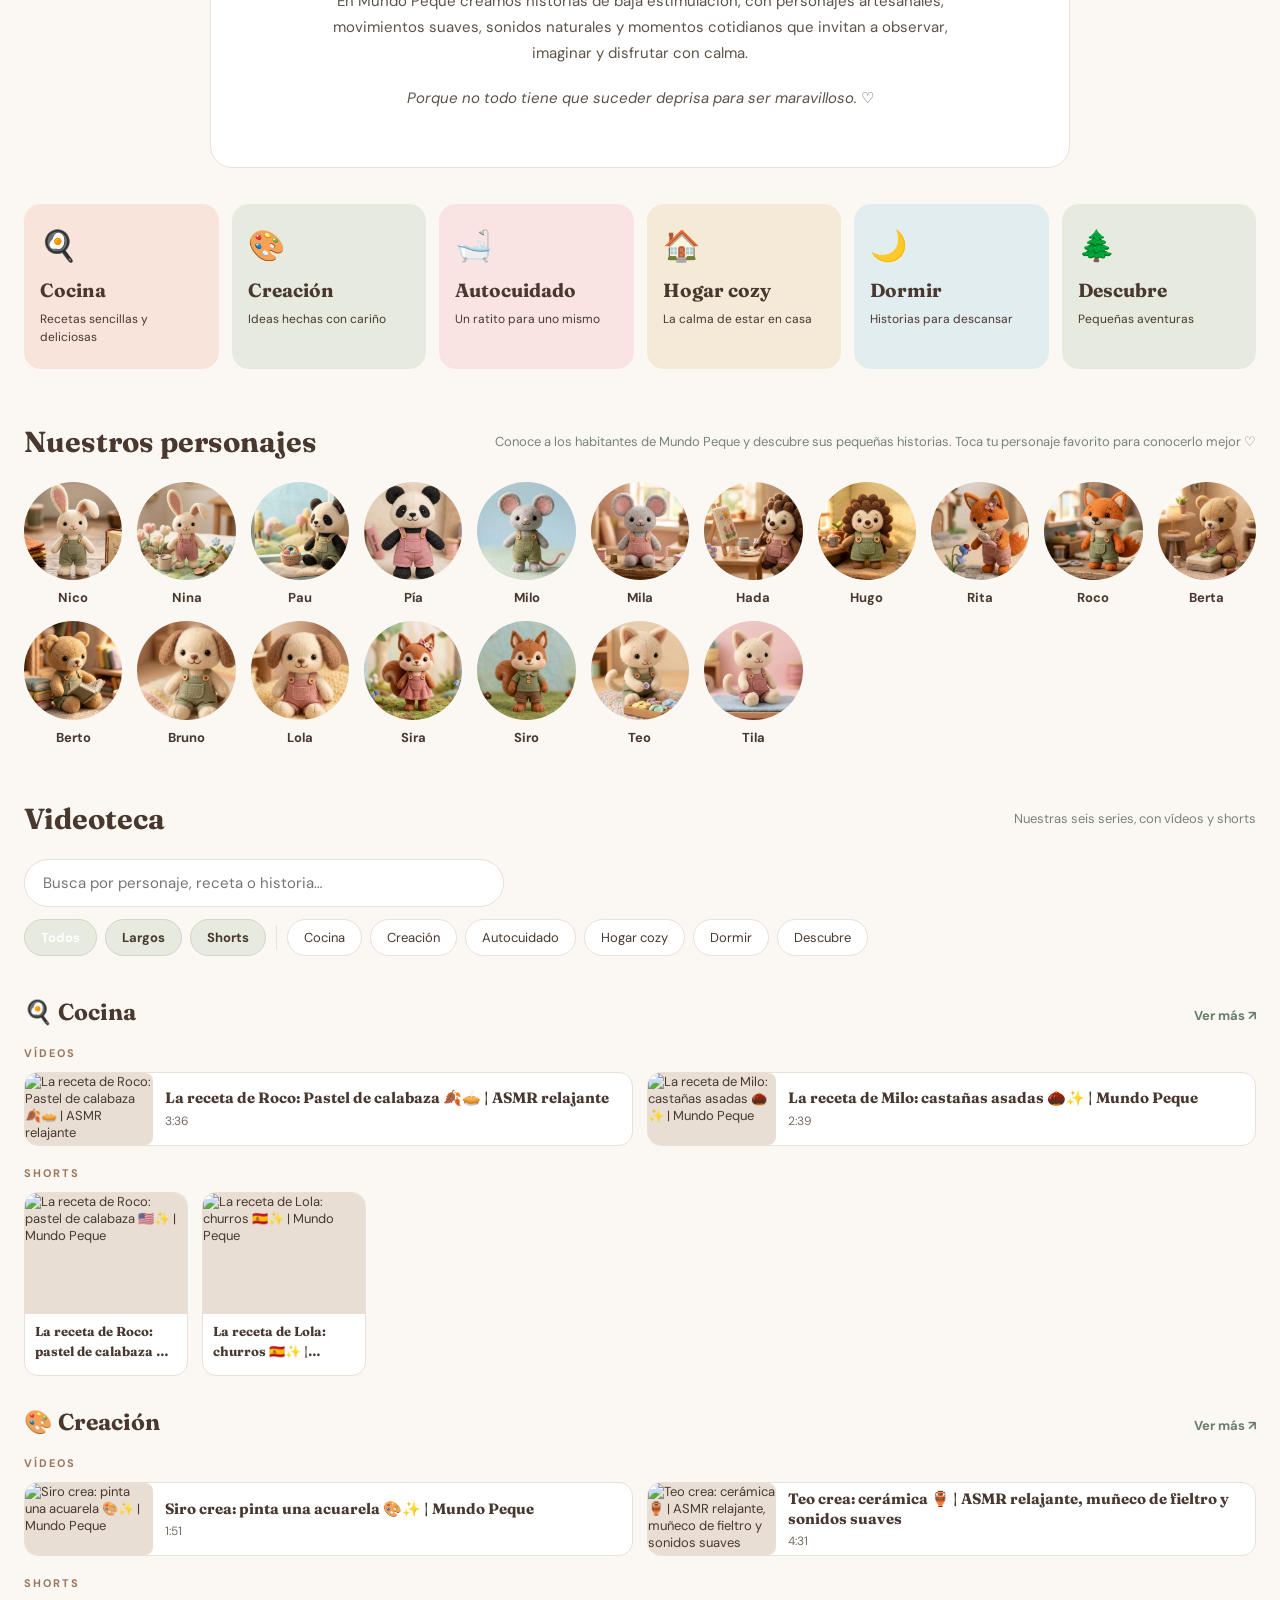
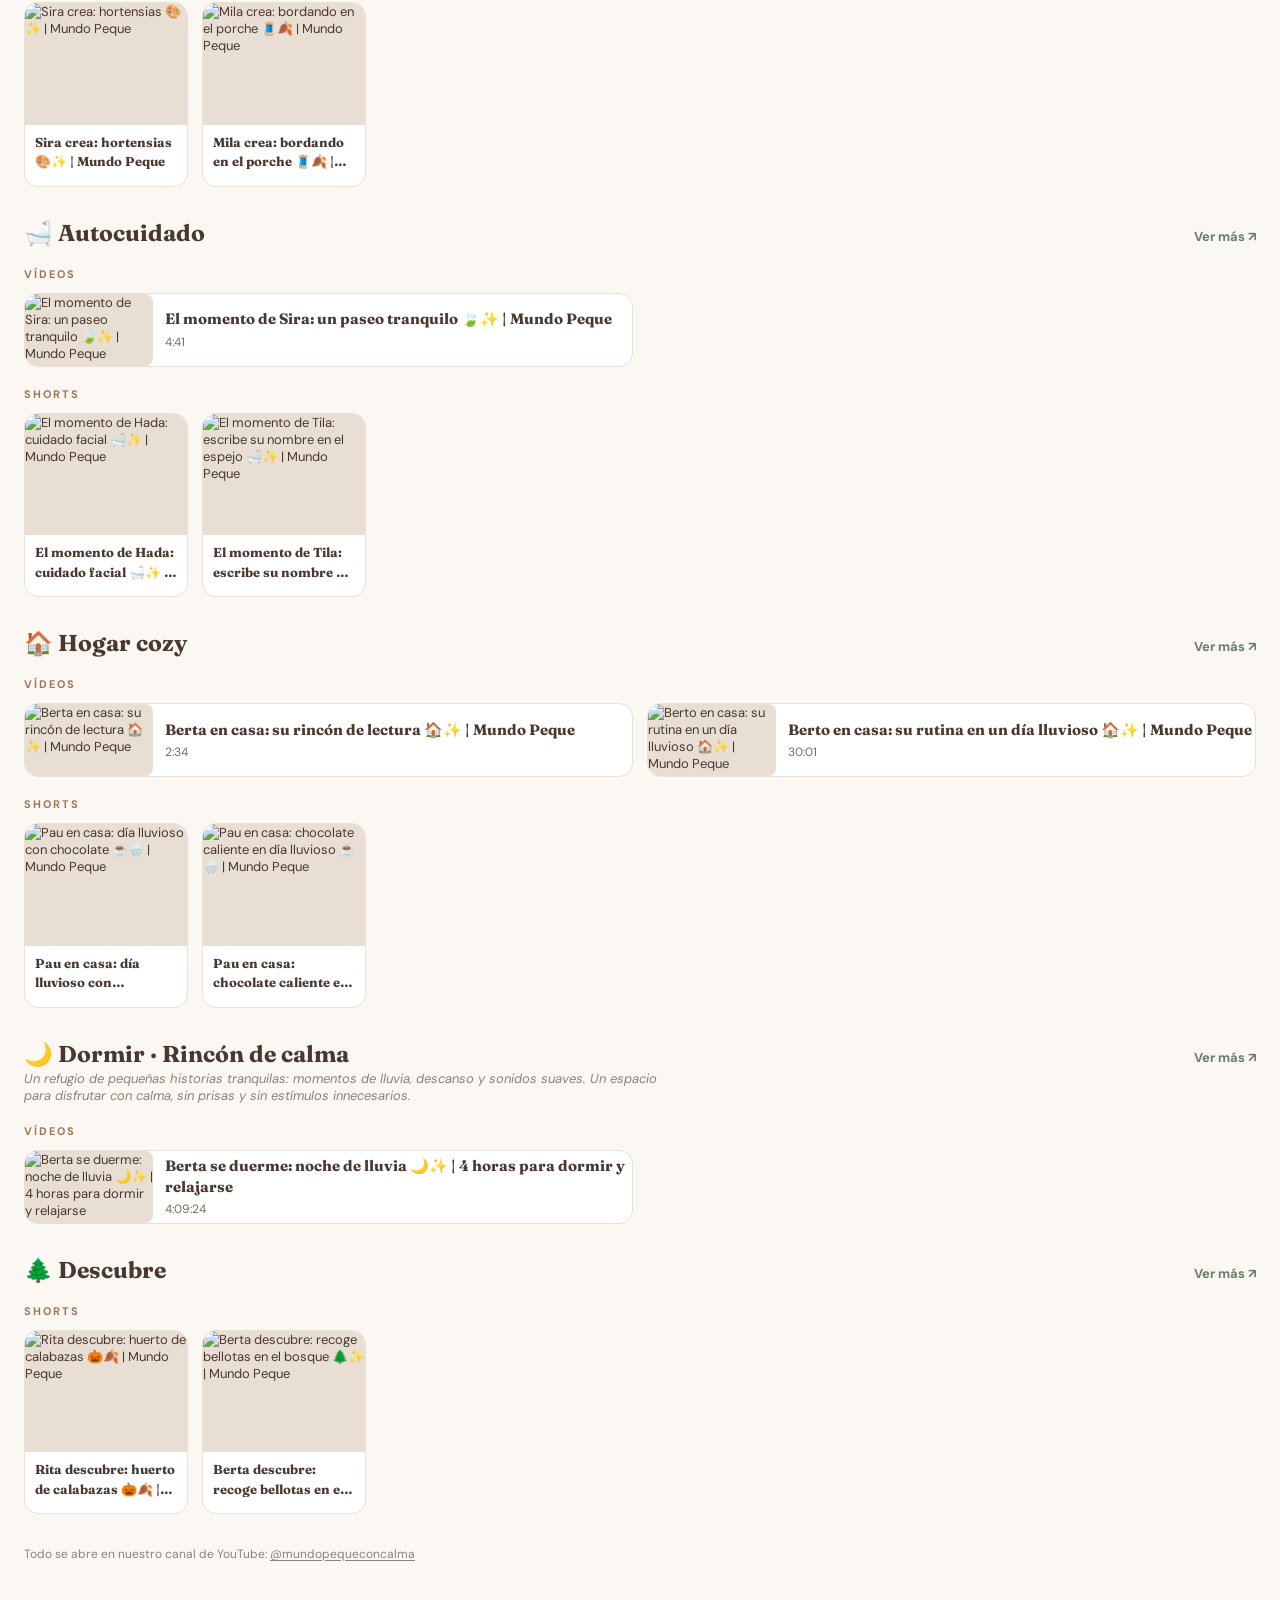
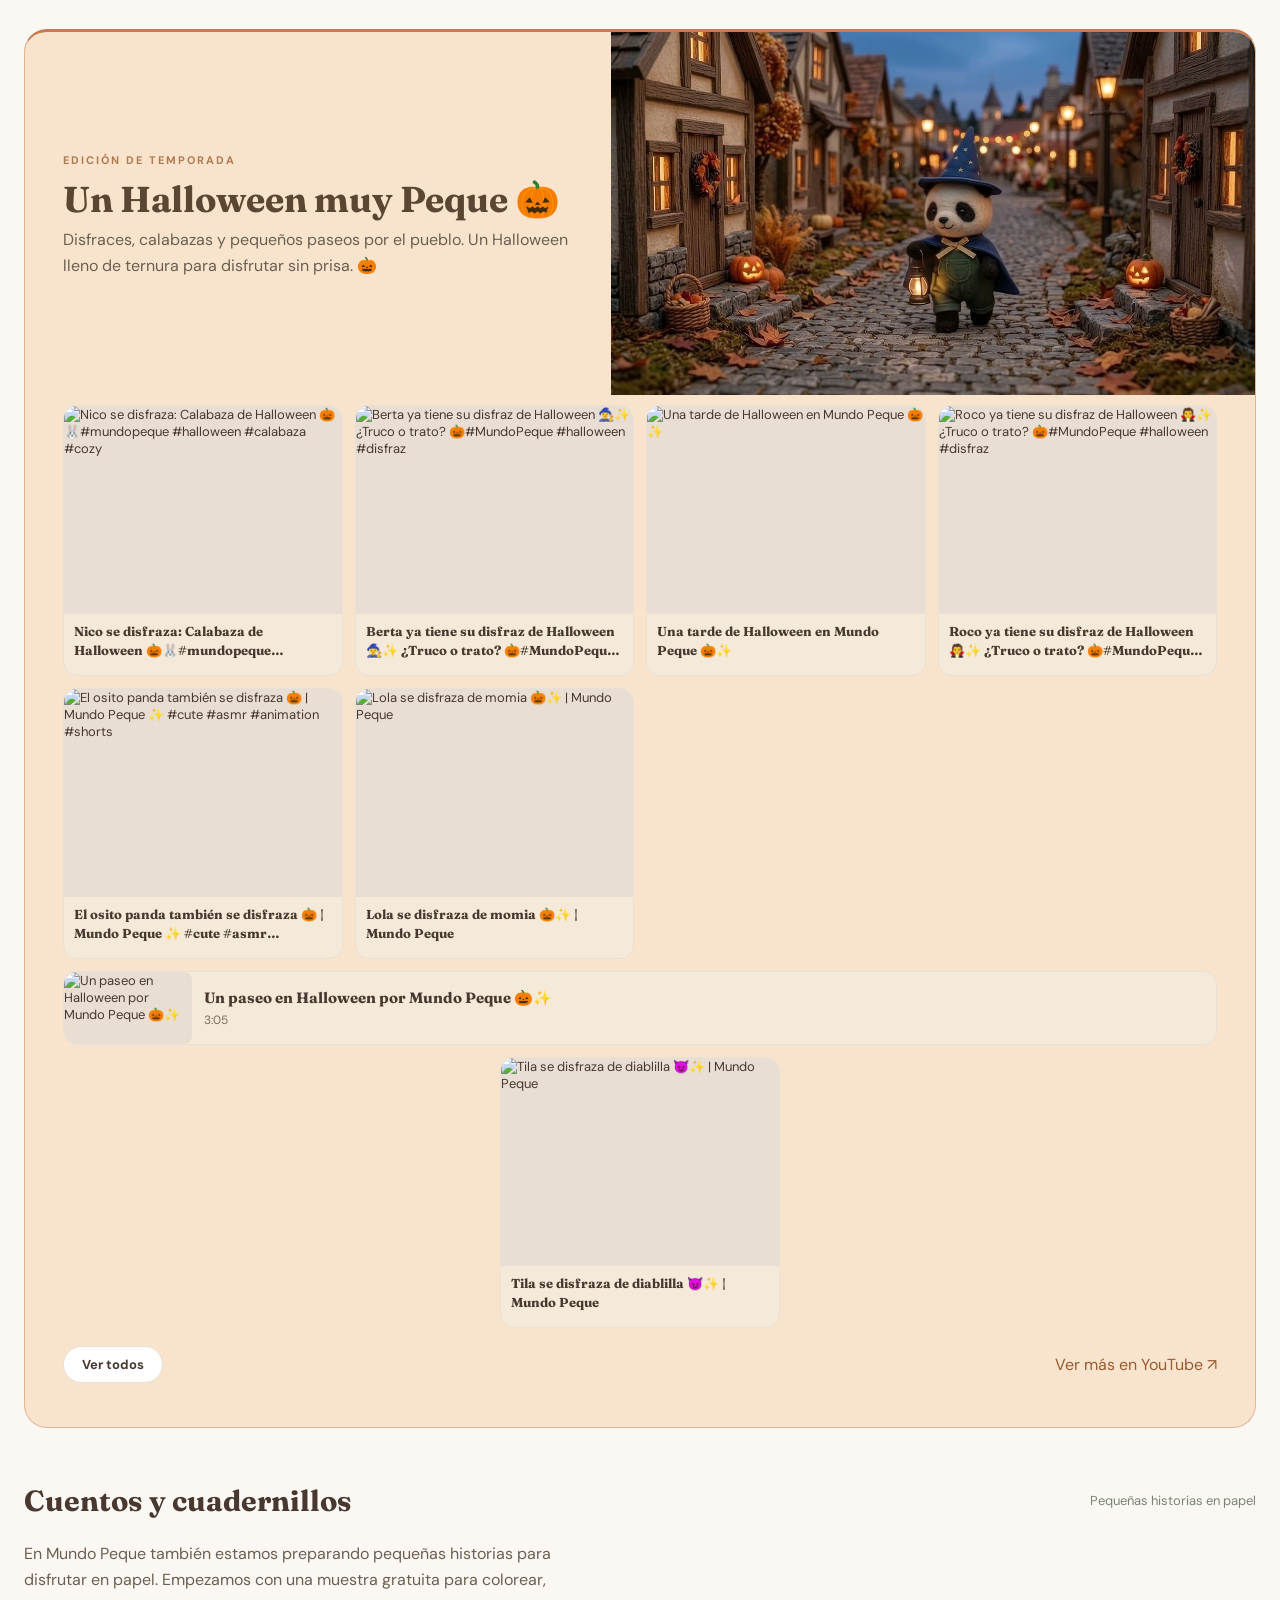
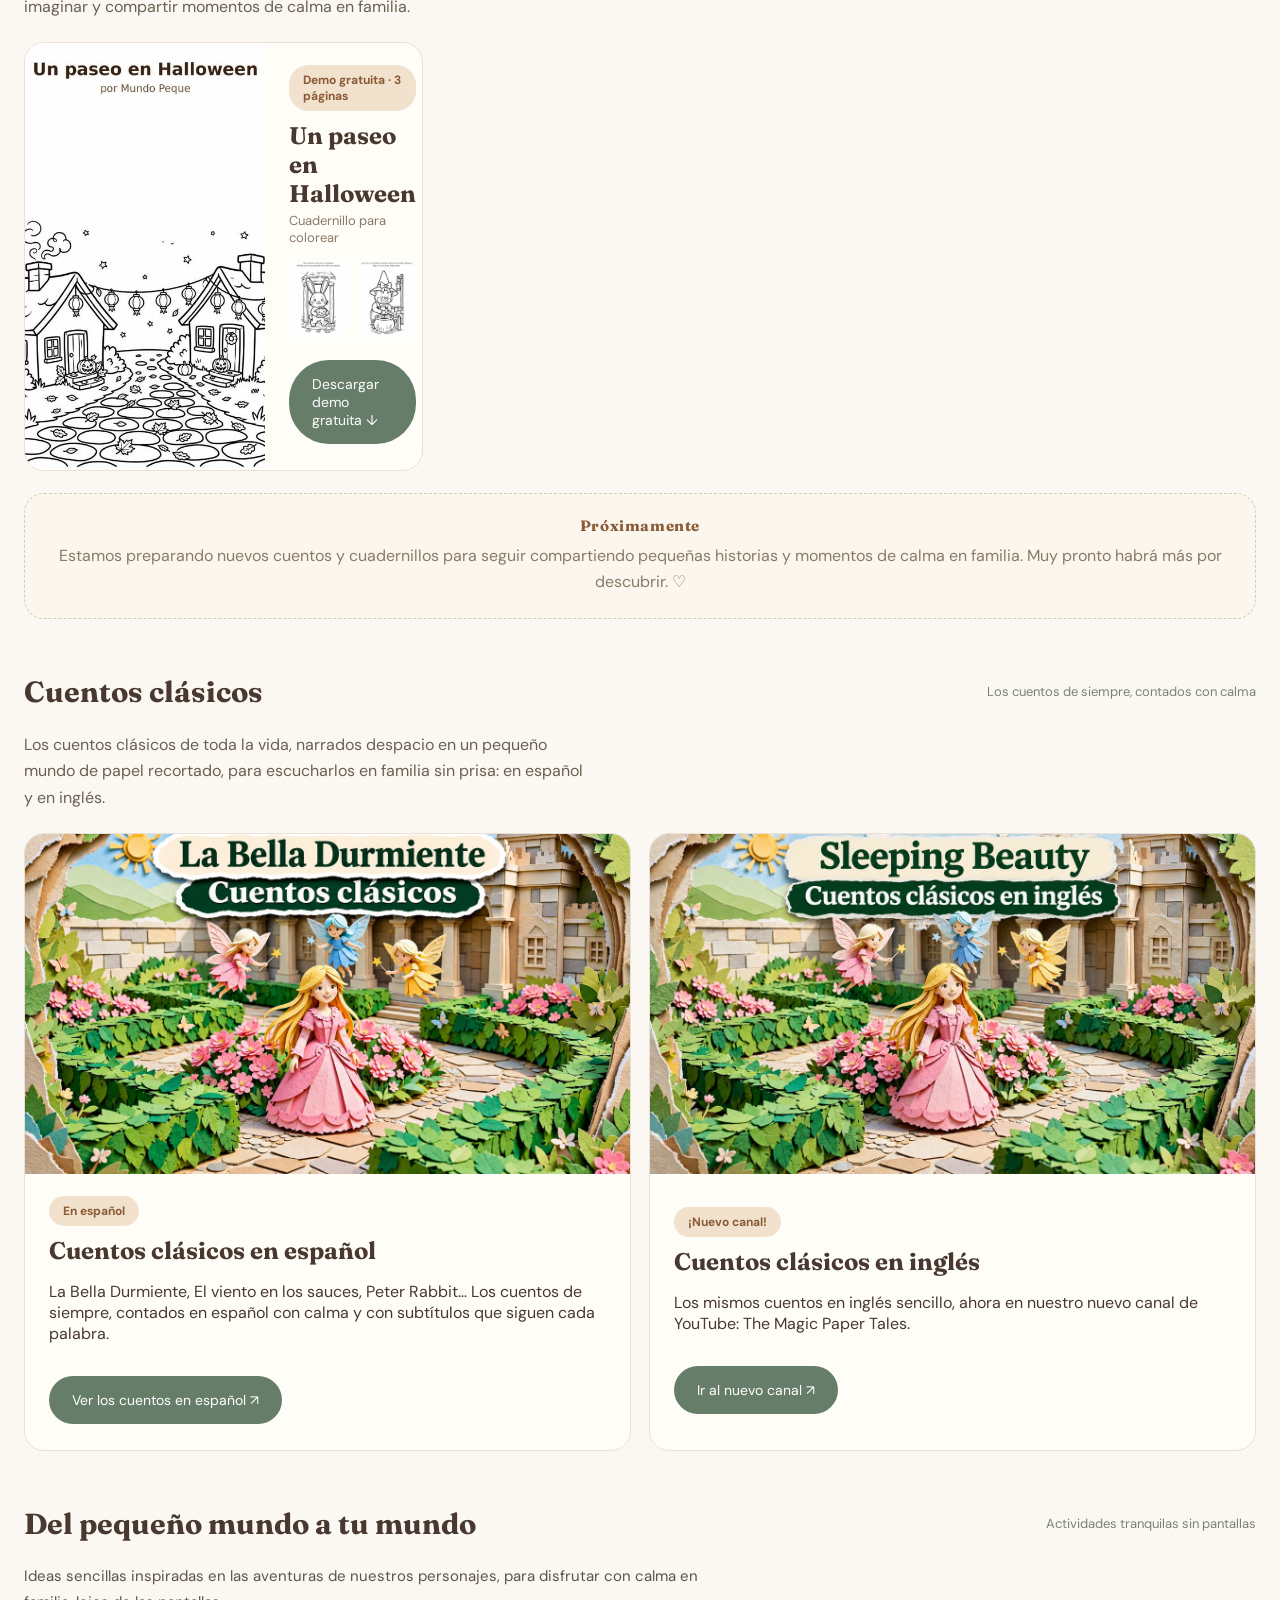
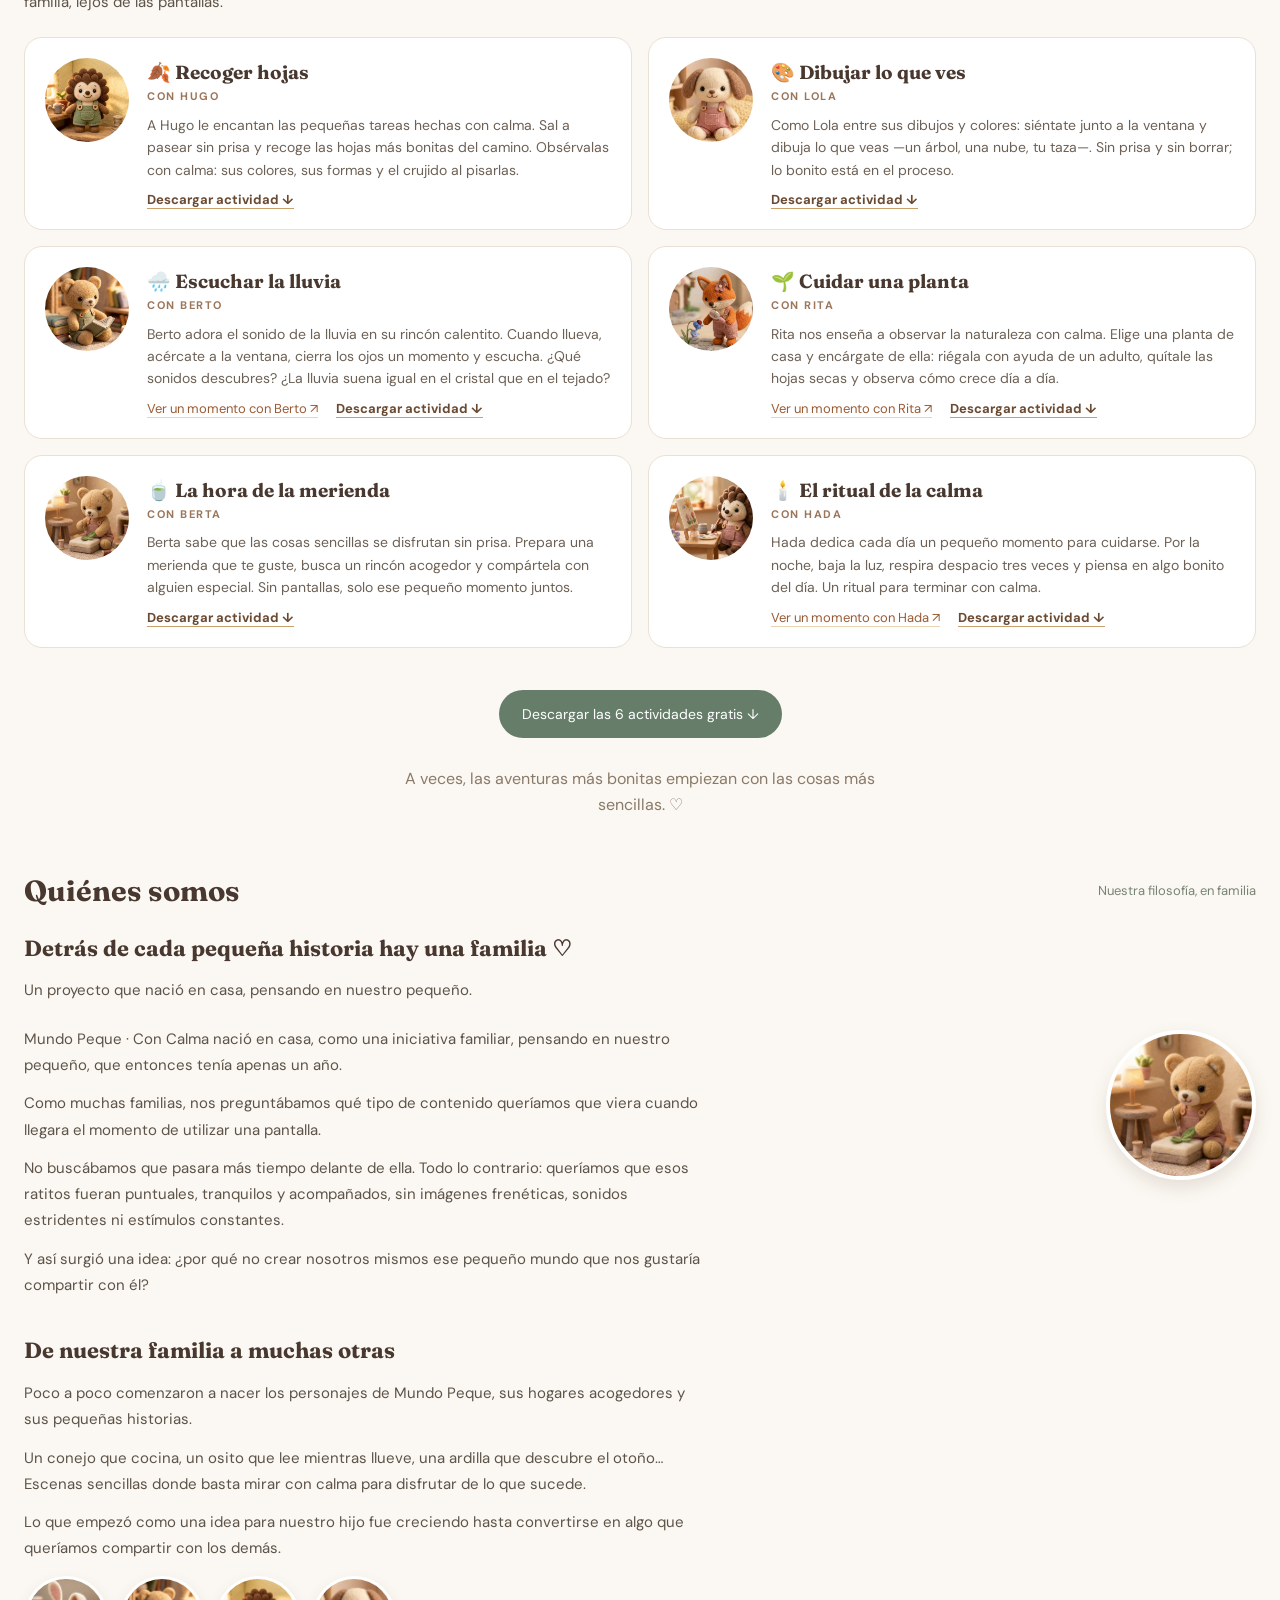
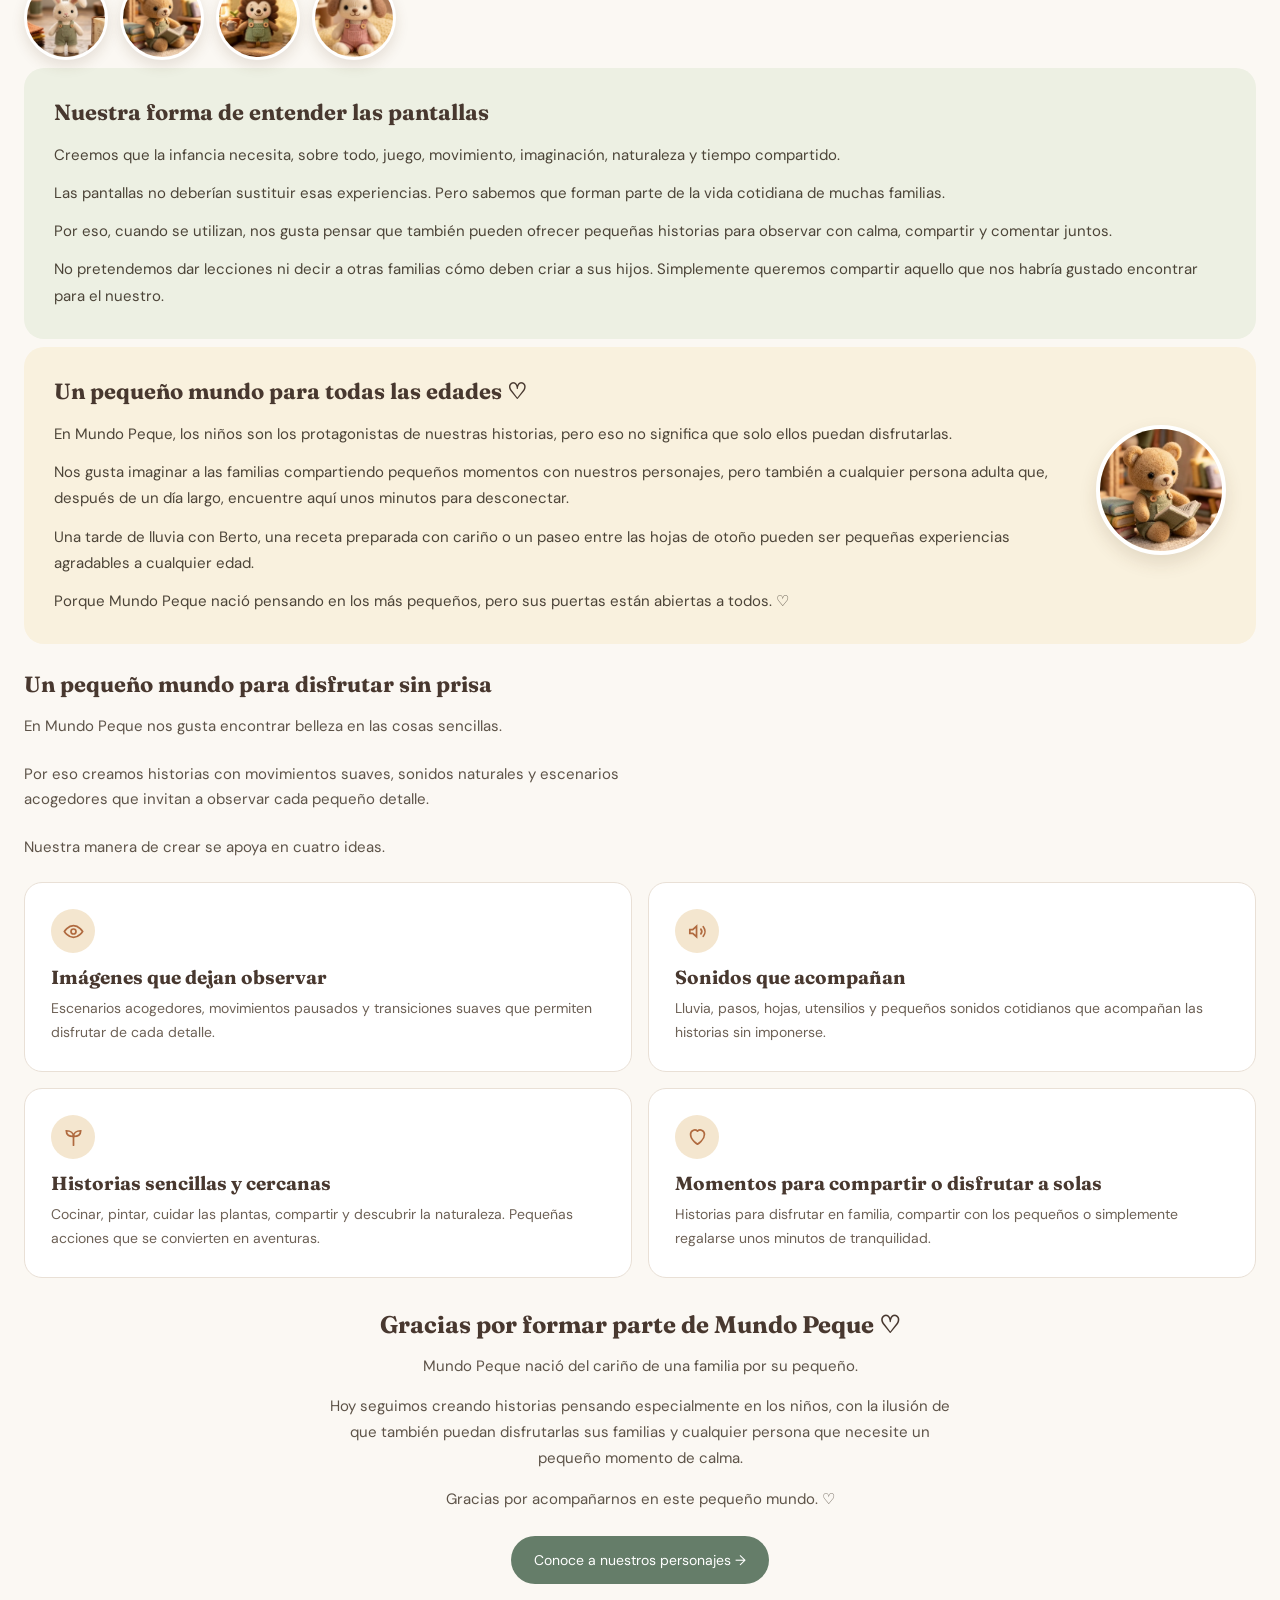
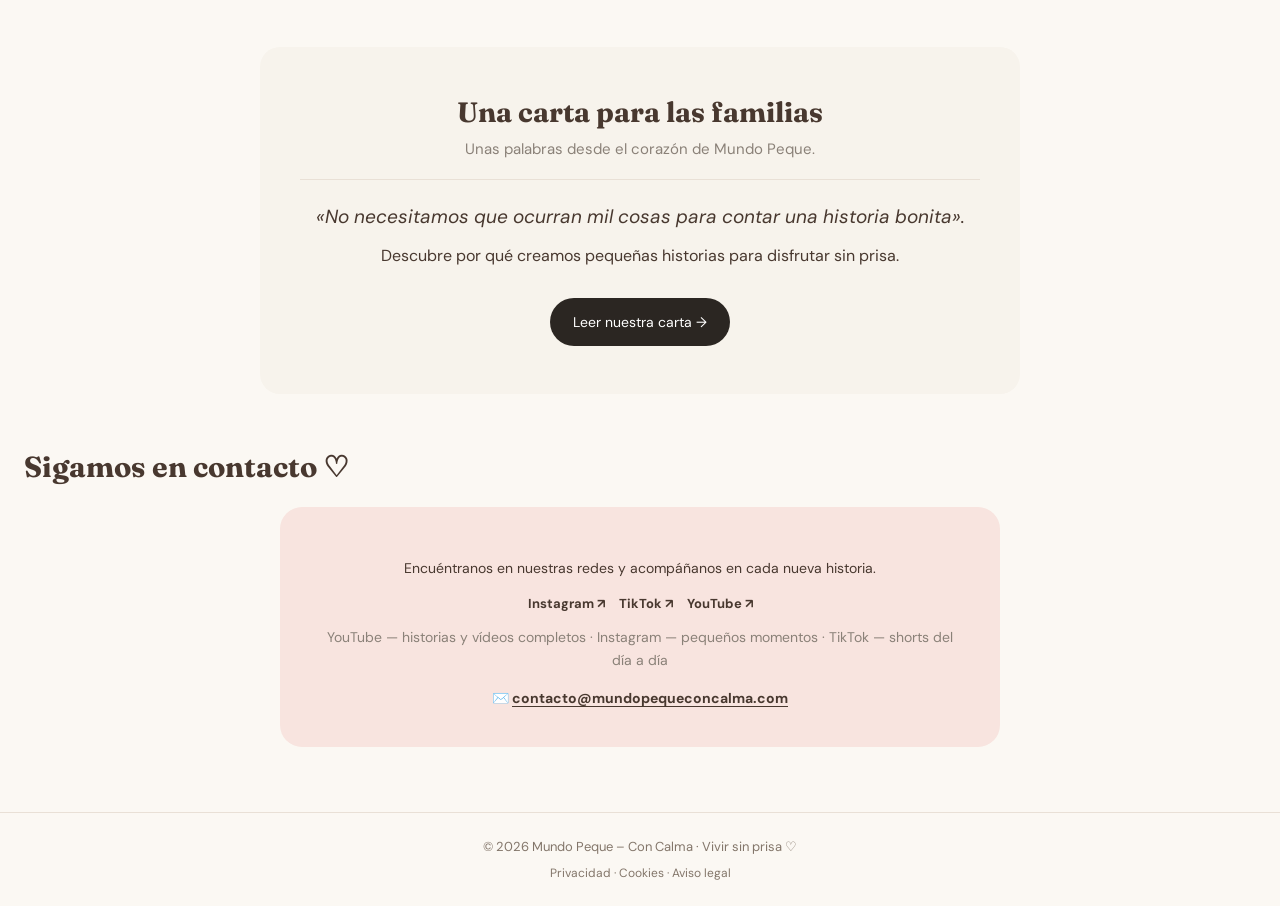
==== commit bfee3a6b: "Añade sección Cuentos clásicos (ES/EN) y enlace al nuevo canal The Magic Paper Tales" ====
--- a/index.html
+++ b/index.html
@@ -24,7 +24,7 @@
 <div class="series-block" id="serie-cocina">
 <div class="series-head"><h3 class="group-title">🍳 Cocina</h3><a class="more" href="https://www.youtube.com/@mundopequeconcalma/search?query=receta" target="_blank" rel="noopener">Ver más ↗</a></div>
 <p class="sub-label">VÍDEOS</p><div class="videos videos-longs">
-<article class="vcard vcard-long"><a class="video-link" href="https://www.youtube.com/watch?v=KRJOGCAmk6w" target="_blank" rel="noopener"><span class="thumb thumb-long"><img src="https://i.ytimg.com/vi/KRJOGCAmk6w/hqdefault.jpg" alt="La receta de Milo: alfajores de maicena 🇦🇷✨ | Mundo Peque" loading="lazy"></span><span class="vbody"><h3>La receta de Milo: alfajores de maicena 🇦🇷✨ | Mundo Peque</h3><p>2:50</p></span></a></article><article class="vcard vcard-long"><a class="video-link" href="https://www.youtube.com/watch?v=C264kTWEgaY" target="_blank" rel="noopener"><span class="thumb thumb-long"><img src="https://i.ytimg.com/vi/C264kTWEgaY/hqdefault.jpg" alt="La receta de Roco: Pastel de calabaza 🍂🥧 | Mundo peque" loading="lazy"></span><span class="vbody"><h3>La receta de Roco: Pastel de calabaza 🍂🥧 | Mundo peque</h3><p>3:36</p></span></a></article>
+<article class="vcard vcard-long"><a class="video-link" href="https://www.youtube.com/watch?v=C264kTWEgaY" target="_blank" rel="noopener"><span class="thumb thumb-long"><img src="https://i.ytimg.com/vi/C264kTWEgaY/hqdefault.jpg" alt="La receta de Roco: Pastel de calabaza 🍂🥧 | ASMR relajante" loading="lazy"></span><span class="vbody"><h3>La receta de Roco: Pastel de calabaza 🍂🥧 | ASMR relajante</h3><p>3:36</p></span></a></article><article class="vcard vcard-long"><a class="video-link" href="https://www.youtube.com/watch?v=mtPAYDKumiM" target="_blank" rel="noopener"><span class="thumb thumb-long"><img src="https://i.ytimg.com/vi/mtPAYDKumiM/hqdefault.jpg" alt="La receta de Milo: castañas asadas 🌰✨ | Mundo Peque" loading="lazy"></span><span class="vbody"><h3>La receta de Milo: castañas asadas 🌰✨ | Mundo Peque</h3><p>2:39</p></span></a></article>
 </div>
 <p class="sub-label">SHORTS</p><div class="videos videos-shorts">
 <article class="vcard vcard-short"><a class="video-link" href="https://www.youtube.com/shorts/ctdhQGruvGw" target="_blank" rel="noopener"><span class="thumb thumb-short"><img src="https://i.ytimg.com/vi/ctdhQGruvGw/hqdefault.jpg" alt="La receta de Roco: pastel de calabaza 🇺🇸✨ | Mundo Peque" loading="lazy"></span><span class="vbody"><h3>La receta de Roco: pastel de calabaza 🇺🇸✨ | Mundo Peque</h3><p>Short</p></span></a></article><article class="vcard vcard-short"><a class="video-link" href="https://www.youtube.com/shorts/NRsWWUAP1iQ" target="_blank" rel="noopener"><span class="thumb thumb-short"><img src="https://i.ytimg.com/vi/NRsWWUAP1iQ/hqdefault.jpg" alt="La receta de Lola: churros 🇪🇸✨ | Mundo Peque" loading="lazy"></span><span class="vbody"><h3>La receta de Lola: churros 🇪🇸✨ | Mundo Peque</h3><p>Short</p></span></a></article>
@@ -33,7 +33,7 @@
 <div class="series-block" id="serie-creacion">
 <div class="series-head"><h3 class="group-title">🎨 Creación</h3><a class="more" href="https://www.youtube.com/@mundopequeconcalma/search?query=crea" target="_blank" rel="noopener">Ver más ↗</a></div>
 <p class="sub-label">VÍDEOS</p><div class="videos videos-longs">
-<article class="vcard vcard-long"><a class="video-link" href="https://www.youtube.com/watch?v=uQSXjqXdRUM" target="_blank" rel="noopener"><span class="thumb thumb-long"><img src="https://i.ytimg.com/vi/uQSXjqXdRUM/hqdefault.jpg" alt="Hugo crea: construye un avioncito de madera ✈️✨ | Mundo Peque" loading="lazy"></span><span class="vbody"><h3>Hugo crea: construye un avioncito de madera ✈️✨ | Mundo Peque</h3><p>2:09</p></span></a></article><article class="vcard vcard-long"><a class="video-link" href="https://www.youtube.com/watch?v=248L75-EUos" target="_blank" rel="noopener"><span class="thumb thumb-long"><img src="https://i.ytimg.com/vi/248L75-EUos/hqdefault.jpg" alt="Siro crea: pinta una acuarela 🎨✨ | Mundo Peque" loading="lazy"></span><span class="vbody"><h3>Siro crea: pinta una acuarela 🎨✨ | Mundo Peque</h3><p>1:51</p></span></a></article>
+<article class="vcard vcard-long"><a class="video-link" href="https://www.youtube.com/watch?v=248L75-EUos" target="_blank" rel="noopener"><span class="thumb thumb-long"><img src="https://i.ytimg.com/vi/248L75-EUos/hqdefault.jpg" alt="Siro crea: pinta una acuarela 🎨✨ | Mundo Peque" loading="lazy"></span><span class="vbody"><h3>Siro crea: pinta una acuarela 🎨✨ | Mundo Peque</h3><p>1:51</p></span></a></article><article class="vcard vcard-long"><a class="video-link" href="https://www.youtube.com/watch?v=0dH1DP3ffU0" target="_blank" rel="noopener"><span class="thumb thumb-long"><img src="https://i.ytimg.com/vi/0dH1DP3ffU0/hqdefault.jpg" alt="Teo crea: cerámica 🏺 | ASMR relajante, muñeco de fieltro y sonidos suaves" loading="lazy"></span><span class="vbody"><h3>Teo crea: cerámica 🏺 | ASMR relajante, muñeco de fieltro y sonidos suaves</h3><p>4:31</p></span></a></article>
 </div>
 <p class="sub-label">SHORTS</p><div class="videos videos-shorts">
 <article class="vcard vcard-short"><a class="video-link" href="https://www.youtube.com/shorts/HMXbG5vsFUc" target="_blank" rel="noopener"><span class="thumb thumb-short"><img src="https://i.ytimg.com/vi/HMXbG5vsFUc/hqdefault.jpg" alt="Sira crea: hortensias 🎨✨ | Mundo Peque" loading="lazy"></span><span class="vbody"><h3>Sira crea: hortensias 🎨✨ | Mundo Peque</h3><p>Short</p></span></a></article><article class="vcard vcard-short"><a class="video-link" href="https://www.youtube.com/shorts/pzw9ReU0qmk" target="_blank" rel="noopener"><span class="thumb thumb-short"><img src="https://i.ytimg.com/vi/pzw9ReU0qmk/hqdefault.jpg" alt="Mila crea: bordando en el porche 🧵🍂 | Mundo Peque" loading="lazy"></span><span class="vbody"><h3>Mila crea: bordando en el porche 🧵🍂 | Mundo Peque</h3><p>Short</p></span></a></article>
@@ -42,19 +42,19 @@
 <div class="series-block" id="serie-autocuidado">
 <div class="series-head"><h3 class="group-title">🛁 Autocuidado</h3><a class="more" href="https://www.youtube.com/@mundopequeconcalma/search?query=momento" target="_blank" rel="noopener">Ver más ↗</a></div>
 <p class="sub-label">VÍDEOS</p><div class="videos videos-longs">
-<article class="vcard vcard-long"><a class="video-link" href="https://www.youtube.com/watch?v=20a7AdA8Zvk" target="_blank" rel="noopener"><span class="thumb thumb-long"><img src="https://i.ytimg.com/vi/20a7AdA8Zvk/hqdefault.jpg" alt="El momento de Hada: tarde de Spa 🛁✨ | Mundo Peque" loading="lazy"></span><span class="vbody"><h3>El momento de Hada: tarde de Spa 🛁✨ | Mundo Peque</h3><p>3:40</p></span></a></article>
-</div>
-<p class="sub-label">SHORTS</p><div class="videos videos-shorts">
-<article class="vcard vcard-short"><a class="video-link" href="https://www.youtube.com/shorts/bII3PMiKqKo" target="_blank" rel="noopener"><span class="thumb thumb-short"><img src="https://i.ytimg.com/vi/bII3PMiKqKo/hqdefault.jpg" alt="El momento de Hada: té calentito 🍵✨ #cozy" loading="lazy"></span><span class="vbody"><h3>El momento de Hada: té calentito 🍵✨ #cozy</h3><p>Short</p></span></a></article><article class="vcard vcard-short"><a class="video-link" href="https://www.youtube.com/shorts/jRV_Gj-SeAQ" target="_blank" rel="noopener"><span class="thumb thumb-short"><img src="https://i.ytimg.com/vi/jRV_Gj-SeAQ/hqdefault.jpg" alt="El momento de Hada: ritual de baño #shorts #cute #asmr #animation #cuentosinfantiles" loading="lazy"></span><span class="vbody"><h3>El momento de Hada: ritual de baño #shorts #cute #asmr #animation #cuentosinfantiles</h3><p>Short</p></span></a></article>
+<article class="vcard vcard-long"><a class="video-link" href="https://www.youtube.com/watch?v=TPQig66m2ZA" target="_blank" rel="noopener"><span class="thumb thumb-long"><img src="https://i.ytimg.com/vi/TPQig66m2ZA/hqdefault.jpg" alt="El momento de Sira: un paseo tranquilo 🍃✨ | Mundo Peque" loading="lazy"></span><span class="vbody"><h3>El momento de Sira: un paseo tranquilo 🍃✨ | Mundo Peque</h3><p>4:41</p></span></a></article>
+</div>
+<p class="sub-label">SHORTS</p><div class="videos videos-shorts">
+<article class="vcard vcard-short"><a class="video-link" href="https://www.youtube.com/shorts/2hgl8jRjY04" target="_blank" rel="noopener"><span class="thumb thumb-short"><img src="https://i.ytimg.com/vi/2hgl8jRjY04/hqdefault.jpg" alt="El momento de Hada: cuidado facial 🛁✨ | Mundo Peque" loading="lazy"></span><span class="vbody"><h3>El momento de Hada: cuidado facial 🛁✨ | Mundo Peque</h3><p>Short</p></span></a></article><article class="vcard vcard-short"><a class="video-link" href="https://www.youtube.com/shorts/qjBfiqfqw6I" target="_blank" rel="noopener"><span class="thumb thumb-short"><img src="https://i.ytimg.com/vi/qjBfiqfqw6I/hqdefault.jpg" alt="El momento de Tila: escribe su nombre en el espejo 🛁✨ | Mundo Peque" loading="lazy"></span><span class="vbody"><h3>El momento de Tila: escribe su nombre en el espejo 🛁✨ | Mundo Peque</h3><p>Short</p></span></a></article>
 </div>
 </div>
 <div class="series-block" id="serie-hogar">
 <div class="series-head"><h3 class="group-title">🏠 Hogar cozy</h3><a class="more" href="https://www.youtube.com/@mundopequeconcalma/search?query=en%20casa" target="_blank" rel="noopener">Ver más ↗</a></div>
 <p class="sub-label">VÍDEOS</p><div class="videos videos-longs">
-<article class="vcard vcard-long"><a class="video-link" href="https://www.youtube.com/watch?v=aL0N6SCHcEo" target="_blank" rel="noopener"><span class="thumb thumb-long"><img src="https://i.ytimg.com/vi/aL0N6SCHcEo/hqdefault.jpg" alt="Nico en casa: su cabaña de mantas 🏠✨ | Mundo Peque" loading="lazy"></span><span class="vbody"><h3>Nico en casa: su cabaña de mantas 🏠✨ | Mundo Peque</h3><p>2:28</p></span></a></article><article class="vcard vcard-long"><a class="video-link" href="https://www.youtube.com/watch?v=Q-yUj7jzYx8" target="_blank" rel="noopener"><span class="thumb thumb-long"><img src="https://i.ytimg.com/vi/Q-yUj7jzYx8/hqdefault.jpg" alt="Pau en casa: día lluvioso con chocolate ☕🌧️ | Mundo Peque" loading="lazy"></span><span class="vbody"><h3>Pau en casa: día lluvioso con chocolate ☕🌧️ | Mundo Peque</h3><p>1:41</p></span></a></article>
-</div>
-<p class="sub-label">SHORTS</p><div class="videos videos-shorts">
-<article class="vcard vcard-short"><a class="video-link" href="https://www.youtube.com/shorts/cQlWnLq9Ieo" target="_blank" rel="noopener"><span class="thumb thumb-short"><img src="https://i.ytimg.com/vi/cQlWnLq9Ieo/hqdefault.jpg" alt="Siro en casa: A veces, los gestos más pequeños son los que más abrigan. 🐿️🤎" loading="lazy"></span><span class="vbody"><h3>Siro en casa: A veces, los gestos más pequeños son los que más abrigan. 🐿️🤎</h3><p>Short</p></span></a></article><article class="vcard vcard-short"><a class="video-link" href="https://www.youtube.com/shorts/d2xYHXxzsKc" target="_blank" rel="noopener"><span class="thumb thumb-short"><img src="https://i.ytimg.com/vi/d2xYHXxzsKc/hqdefault.jpg" alt="Berto en casa: noche de palomitas 🍿✨ | Mundo Peque" loading="lazy"></span><span class="vbody"><h3>Berto en casa: noche de palomitas 🍿✨ | Mundo Peque</h3><p>Short</p></span></a></article>
+<article class="vcard vcard-long"><a class="video-link" href="https://www.youtube.com/watch?v=ww7j5EYA-vQ" target="_blank" rel="noopener"><span class="thumb thumb-long"><img src="https://i.ytimg.com/vi/ww7j5EYA-vQ/hqdefault.jpg" alt="Berta en casa: su rincón de lectura 🏠✨ | Mundo Peque" loading="lazy"></span><span class="vbody"><h3>Berta en casa: su rincón de lectura 🏠✨ | Mundo Peque</h3><p>2:34</p></span></a></article><article class="vcard vcard-long"><a class="video-link" href="https://www.youtube.com/watch?v=3H62R8Zii34" target="_blank" rel="noopener"><span class="thumb thumb-long"><img src="https://i.ytimg.com/vi/3H62R8Zii34/hqdefault.jpg" alt="Berto en casa: su rutina en un día lluvioso 🏠✨ | Mundo Peque" loading="lazy"></span><span class="vbody"><h3>Berto en casa: su rutina en un día lluvioso 🏠✨ | Mundo Peque</h3><p>30:01</p></span></a></article>
+</div>
+<p class="sub-label">SHORTS</p><div class="videos videos-shorts">
+<article class="vcard vcard-short"><a class="video-link" href="https://www.youtube.com/shorts/Q-yUj7jzYx8" target="_blank" rel="noopener"><span class="thumb thumb-short"><img src="https://i.ytimg.com/vi/Q-yUj7jzYx8/hqdefault.jpg" alt="Pau en casa: día lluvioso con chocolate ☕🌧️ | Mundo Peque" loading="lazy"></span><span class="vbody"><h3>Pau en casa: día lluvioso con chocolate ☕🌧️ | Mundo Peque</h3><p>Short</p></span></a></article><article class="vcard vcard-short"><a class="video-link" href="https://www.youtube.com/shorts/3Lx5kfGozYg" target="_blank" rel="noopener"><span class="thumb thumb-short"><img src="https://i.ytimg.com/vi/3Lx5kfGozYg/hqdefault.jpg" alt="Pau en casa: chocolate caliente en día lluvioso ☕🌧️ | Mundo Peque" loading="lazy"></span><span class="vbody"><h3>Pau en casa: chocolate caliente en día lluvioso ☕🌧️ | Mundo Peque</h3><p>Short</p></span></a></article>
 </div>
 </div>
 <div class="series-block" id="serie-dormir">
@@ -70,7 +70,7 @@
 <div class="series-block" id="serie-descubre">
 <div class="series-head"><h3 class="group-title">🌲 Descubre</h3><a class="more" href="https://www.youtube.com/@mundopequeconcalma/search?query=descubre" target="_blank" rel="noopener">Ver más ↗</a></div>
 <p class="sub-label">VÍDEOS</p><div class="videos videos-longs">
-<article class="vcard vcard-long"><a class="video-link" href="https://www.youtube.com/watch?v=JaS1XrkrCpQ" target="_blank" rel="noopener"><span class="thumb thumb-long"><img src="https://i.ytimg.com/vi/JaS1XrkrCpQ/hqdefault.jpg" alt="Roco descubre: el secreto del bosque 🌲✨ | Mundo Peque" loading="lazy"></span><span class="vbody"><h3>Roco descubre: el secreto del bosque 🌲✨ | Mundo Peque</h3><p>3:38</p></span></a></article>
+<p class="missing">Muy pronto</p>
 </div>
 <p class="sub-label">SHORTS</p><div class="videos videos-shorts">
 <article class="vcard vcard-short"><a class="video-link" href="https://www.youtube.com/shorts/40dXE_StxxQ" target="_blank" rel="noopener"><span class="thumb thumb-short"><img src="https://i.ytimg.com/vi/40dXE_StxxQ/hqdefault.jpg" alt="Rita descubre: huerto de calabazas 🎃🍂 | Mundo Peque" loading="lazy"></span><span class="vbody"><h3>Rita descubre: huerto de calabazas 🎃🍂 | Mundo Peque</h3><p>Short</p></span></a></article><article class="vcard vcard-short"><a class="video-link" href="https://www.youtube.com/shorts/PXomBNypXQg" target="_blank" rel="noopener"><span class="thumb thumb-short"><img src="https://i.ytimg.com/vi/PXomBNypXQg/hqdefault.jpg" alt="Berta descubre: recoge bellotas en el bosque 🌲✨ | Mundo Peque" loading="lazy"></span><span class="vbody"><h3>Berta descubre: recoge bellotas en el bosque 🌲✨ | Mundo Peque</h3><p>Short</p></span></a></article>
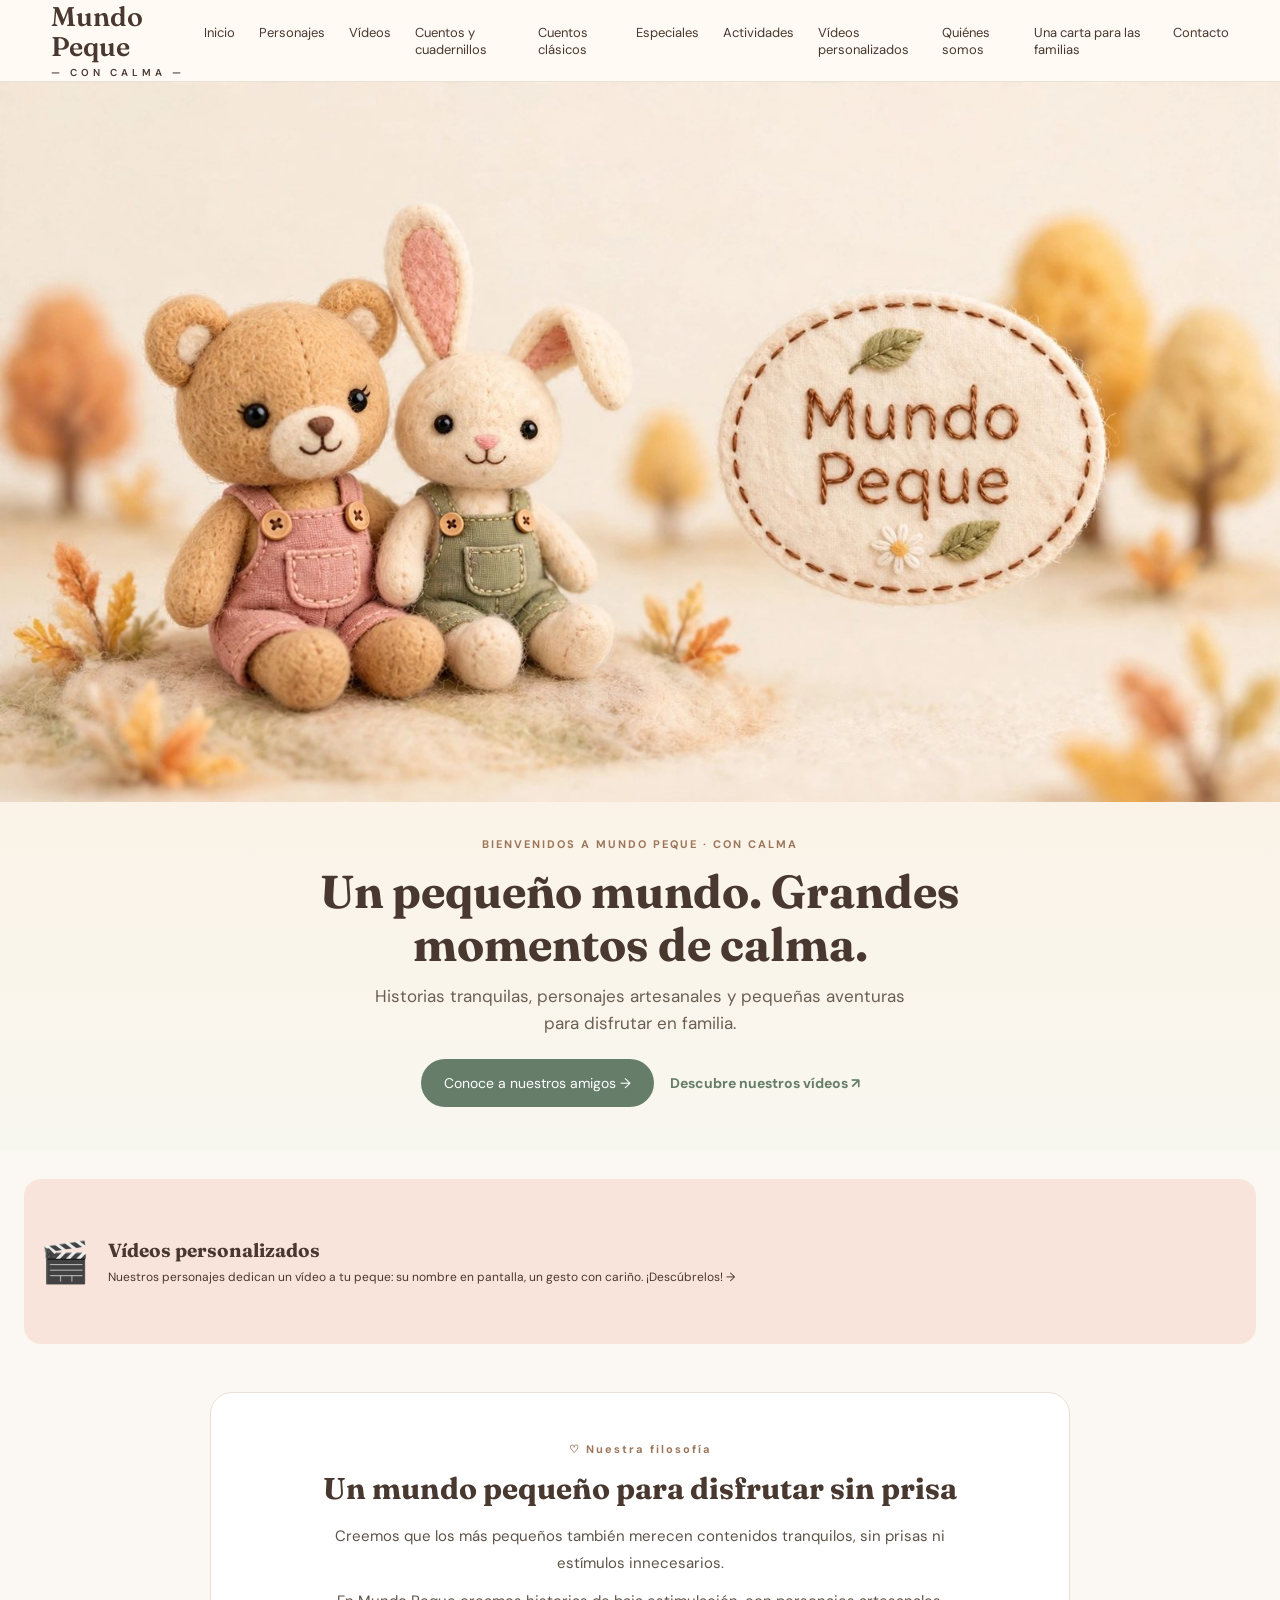
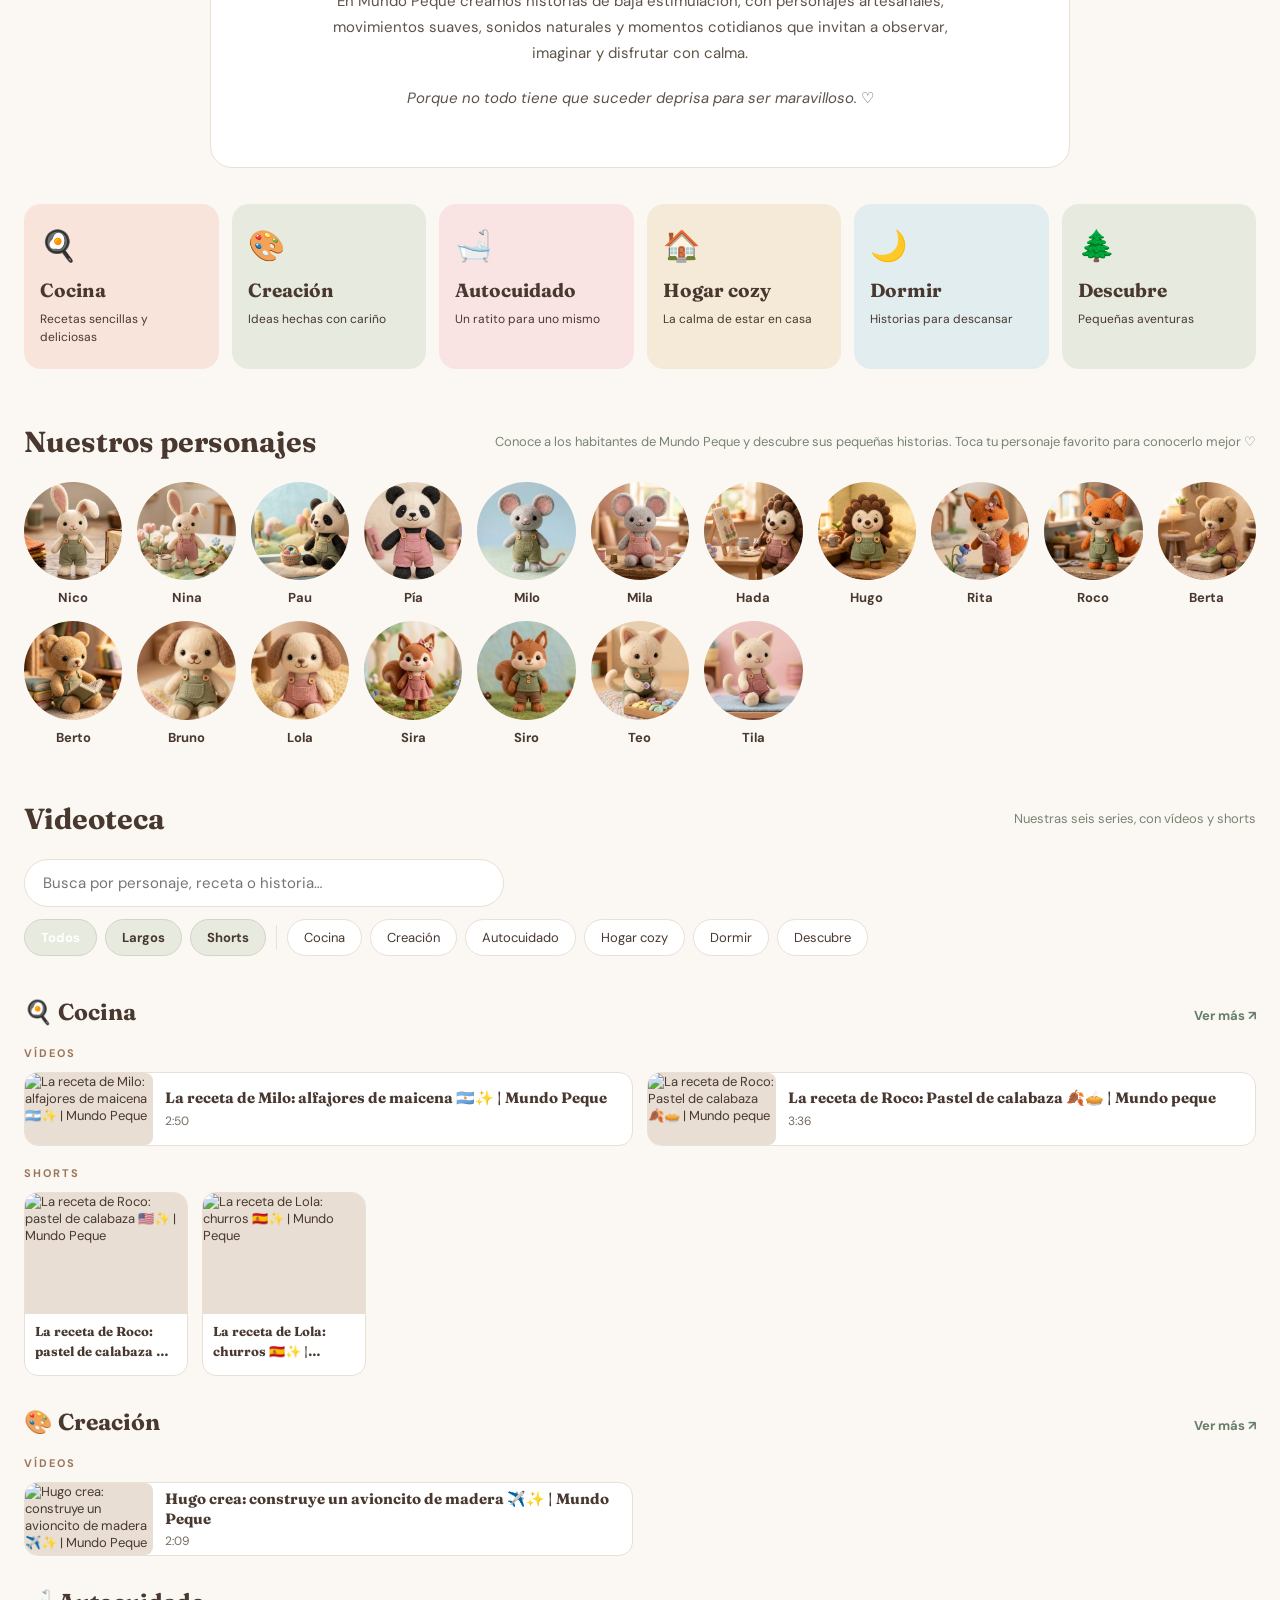
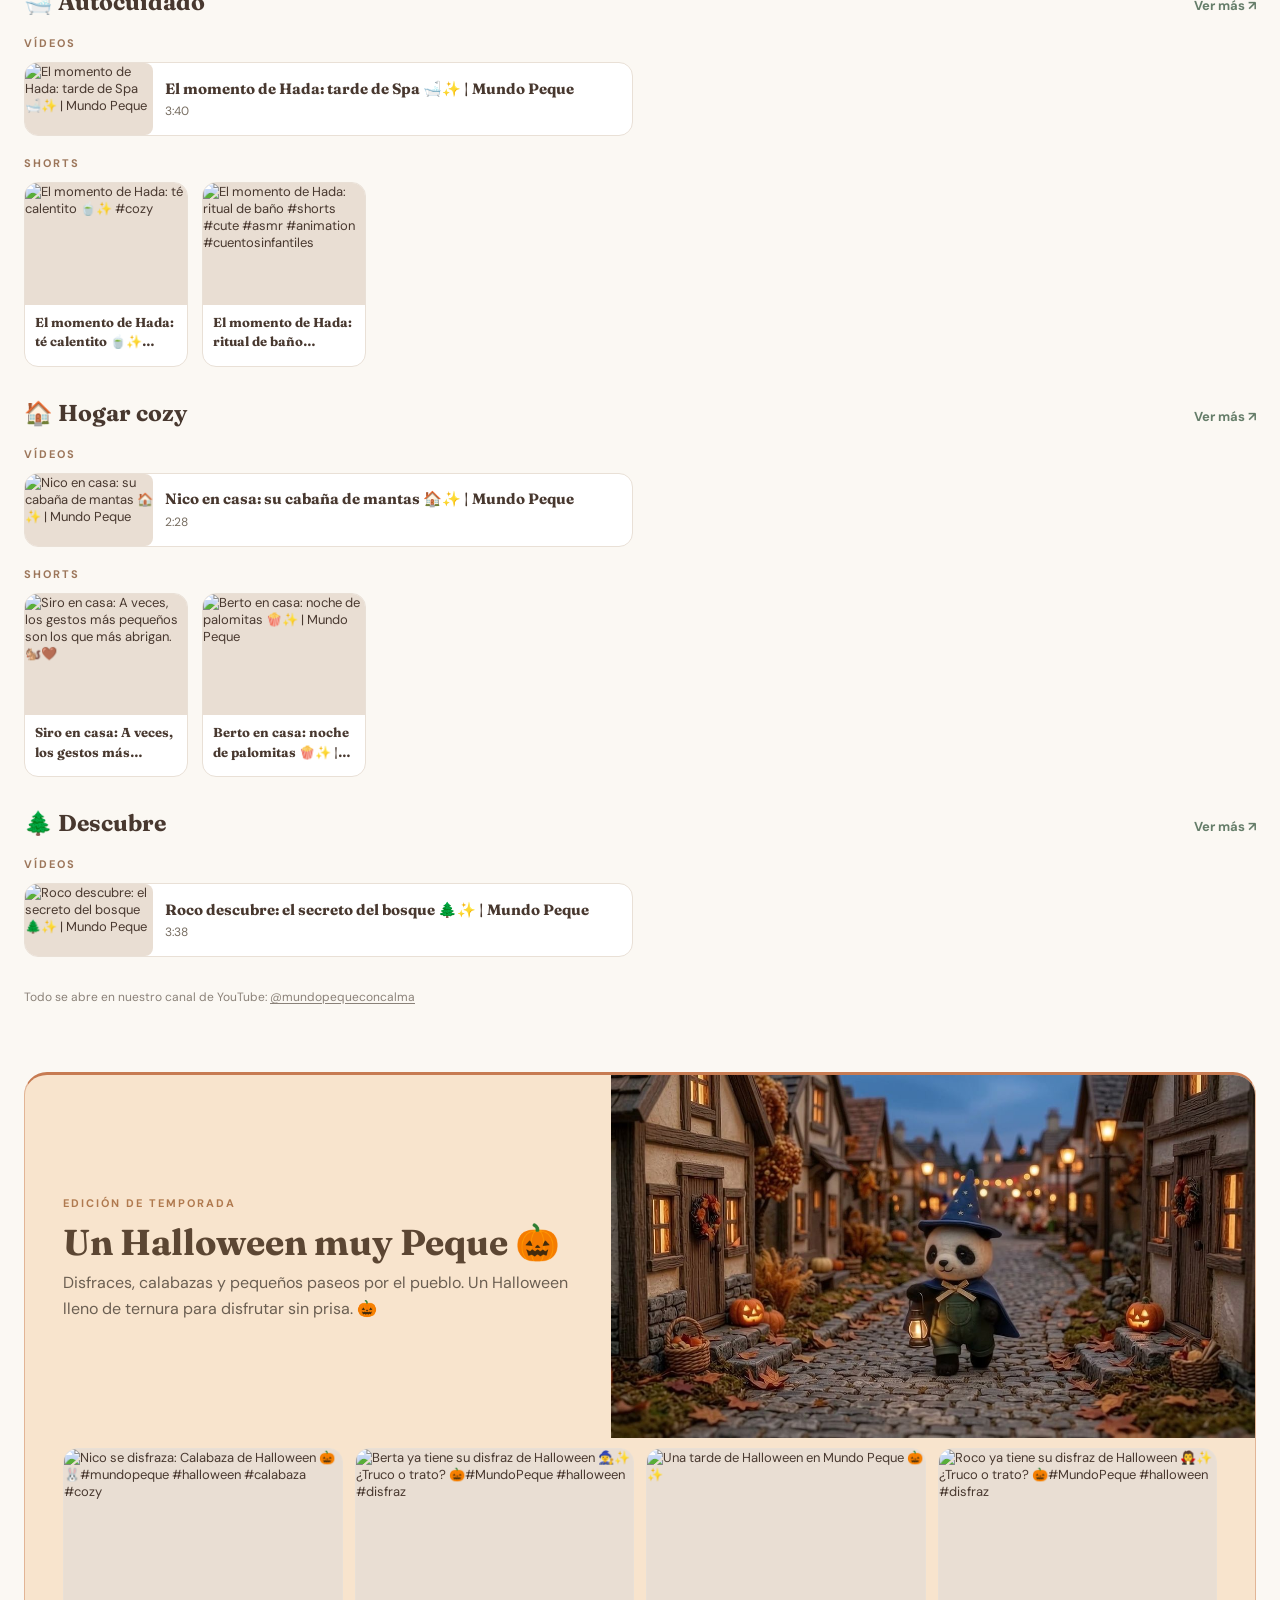
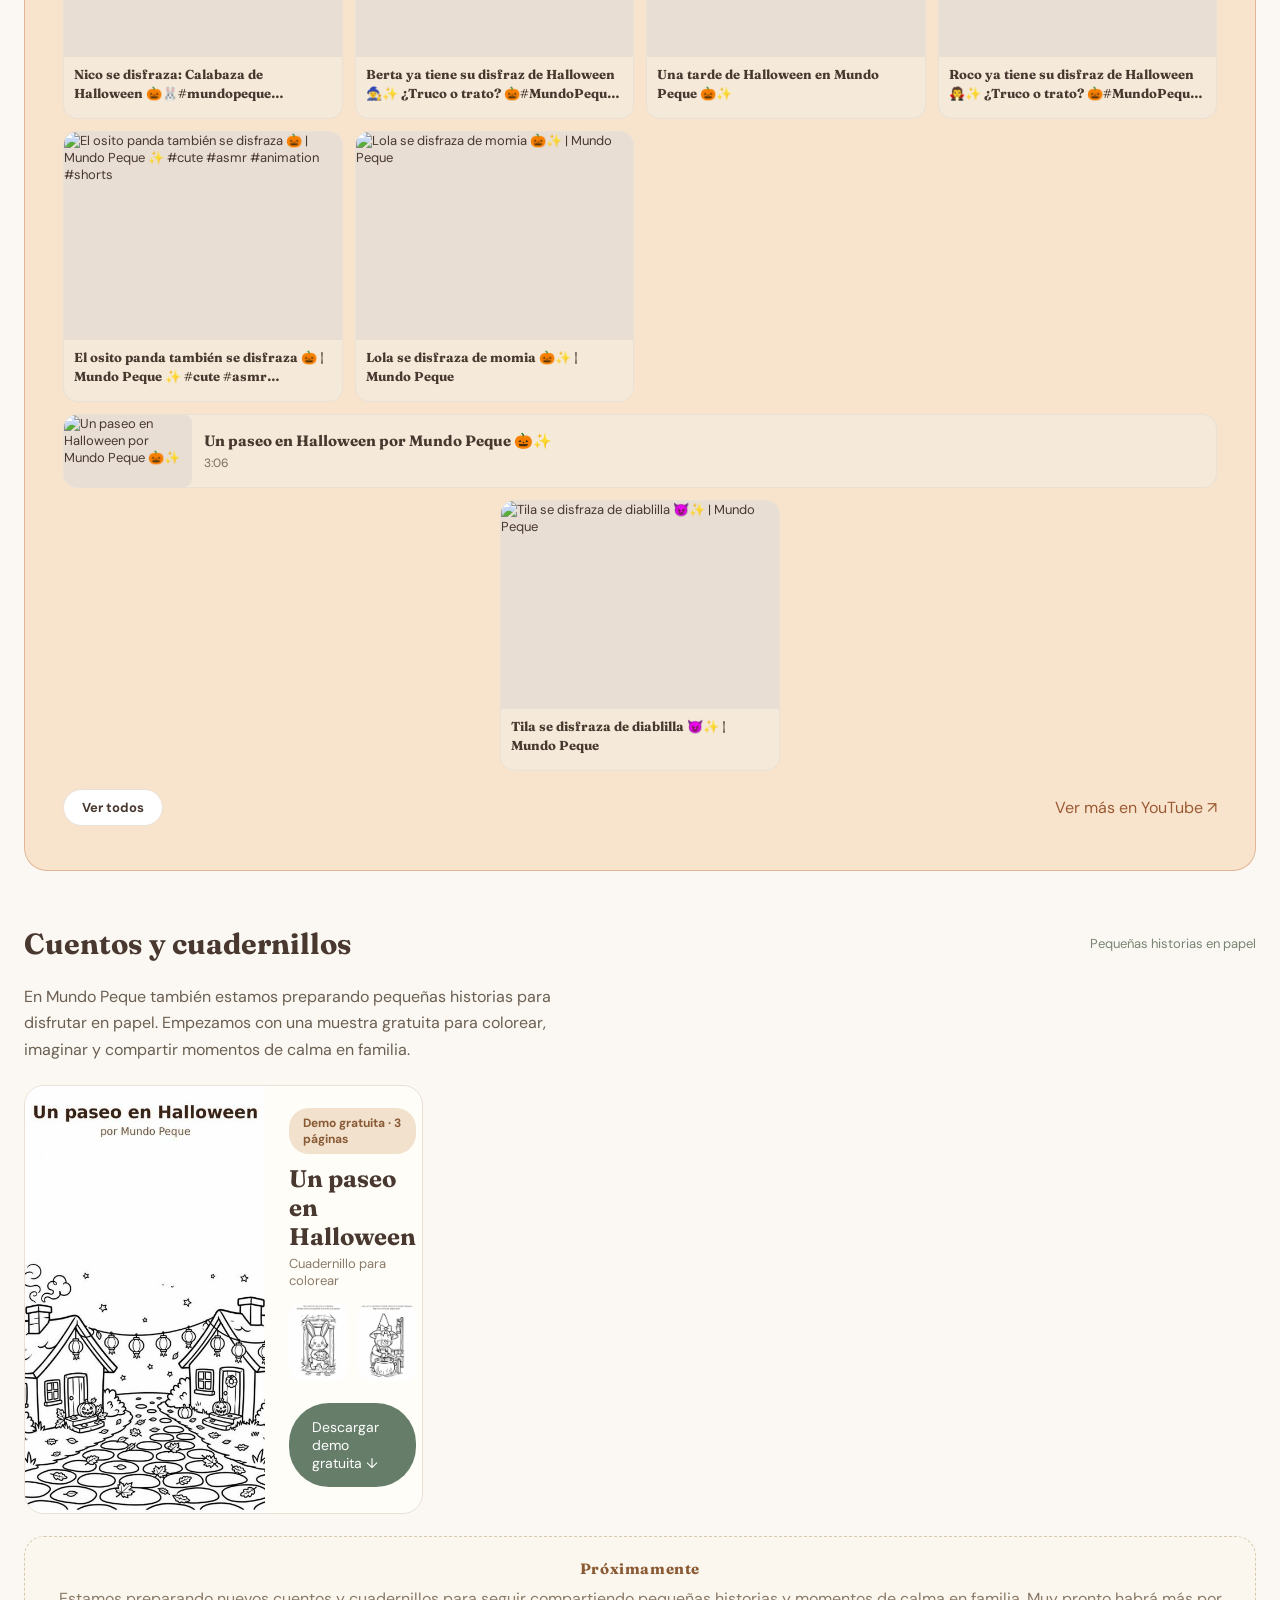
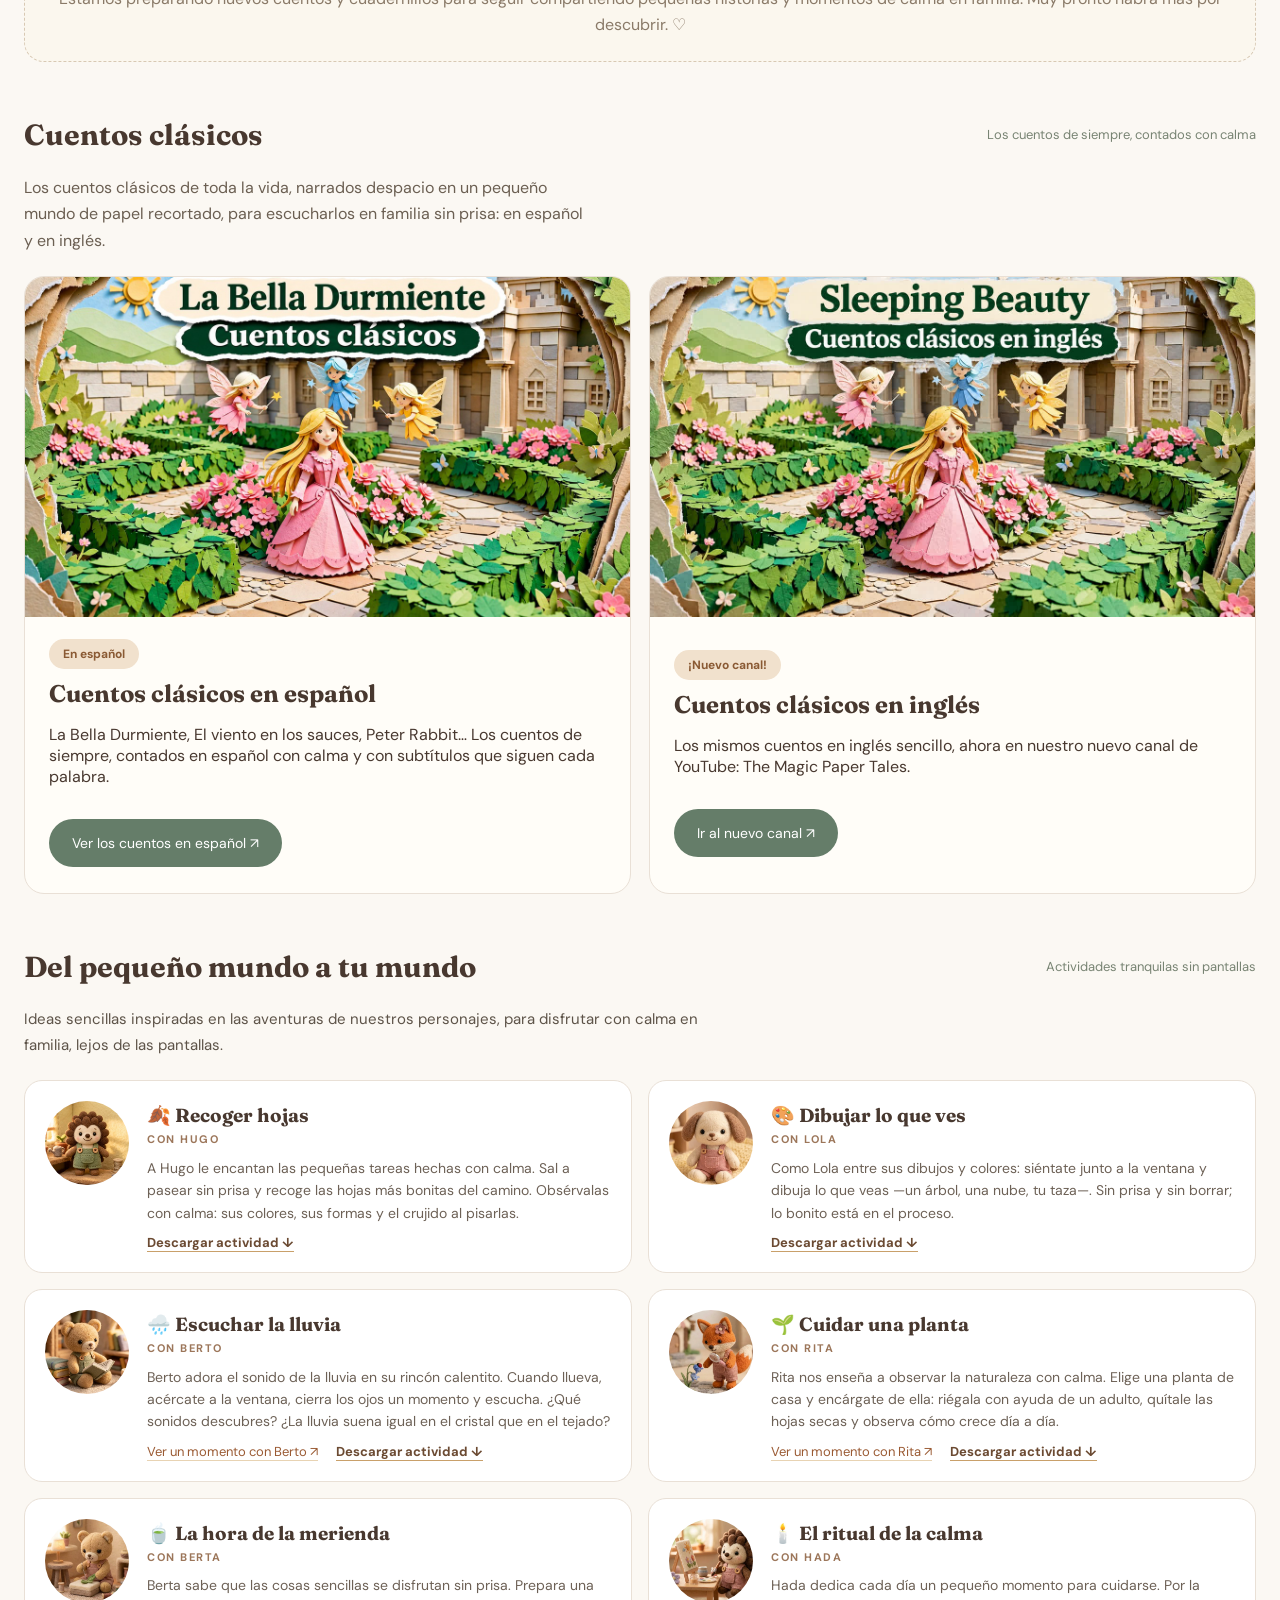
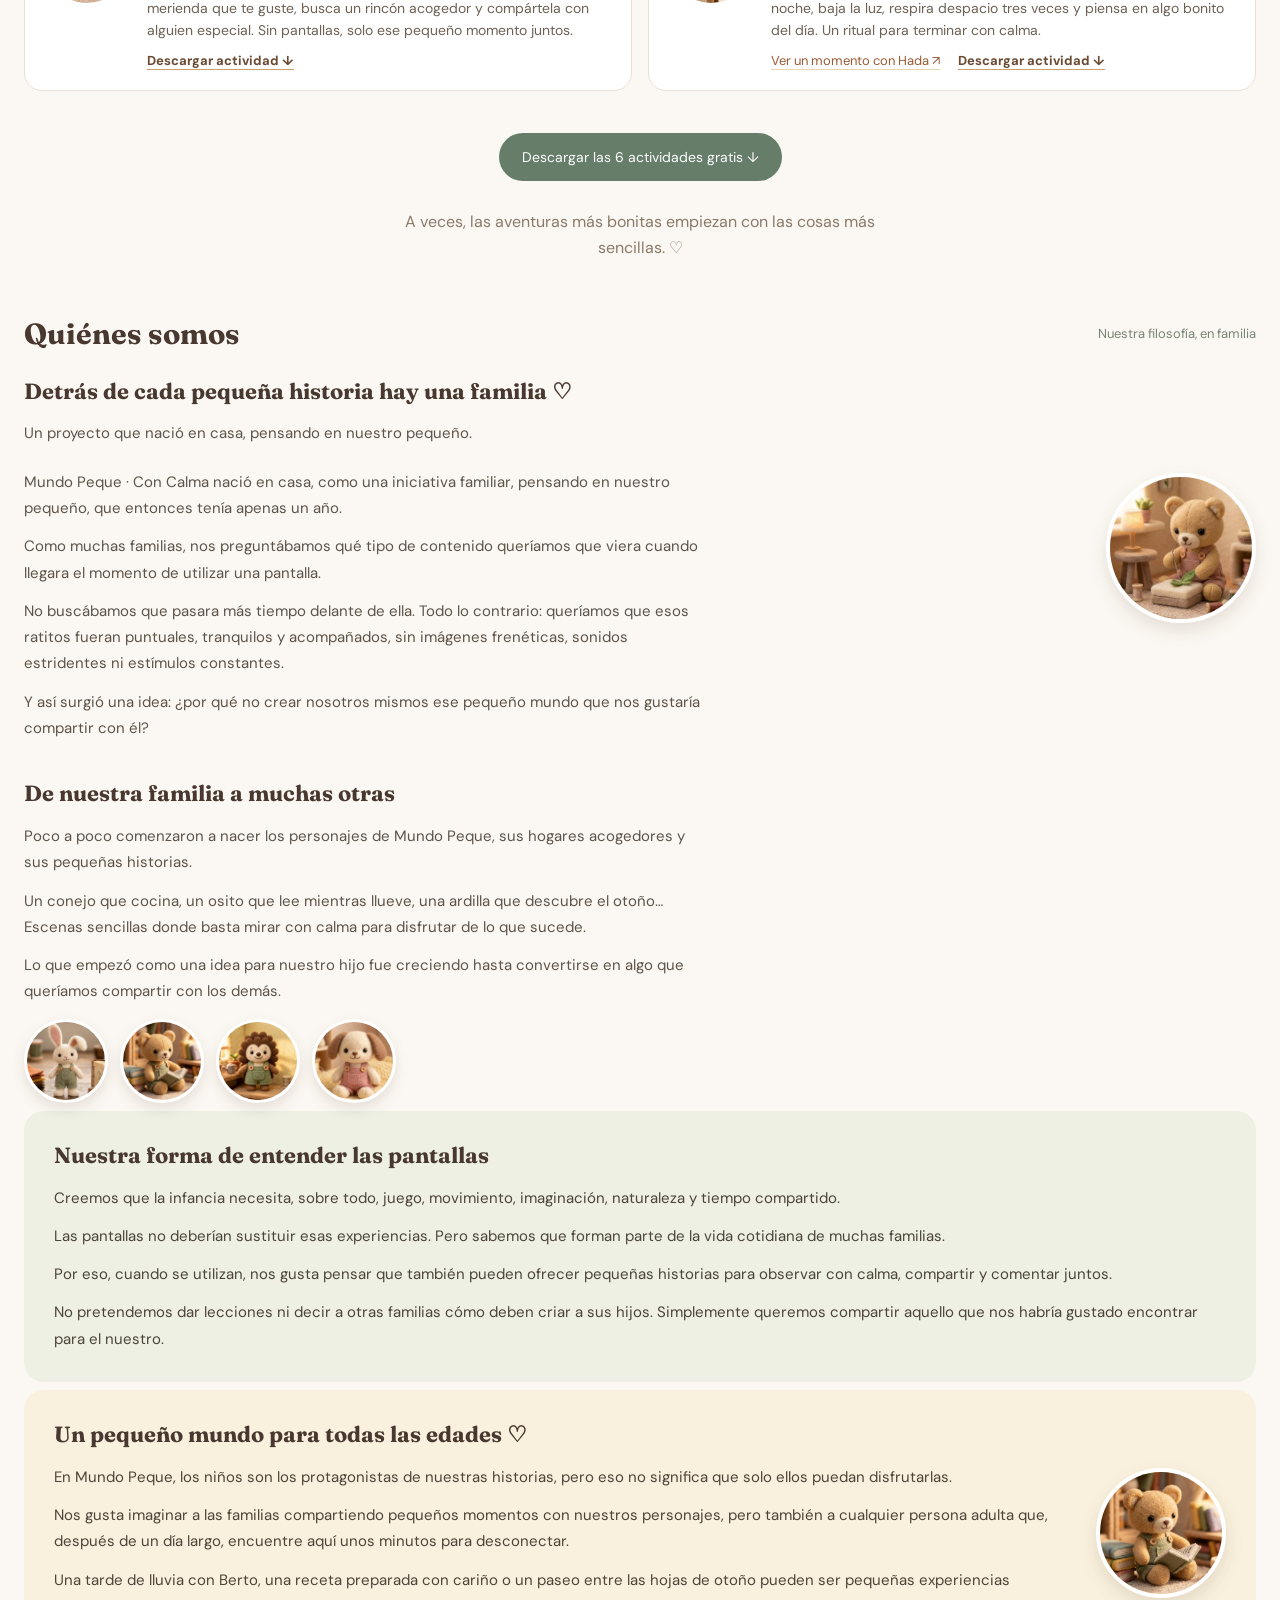
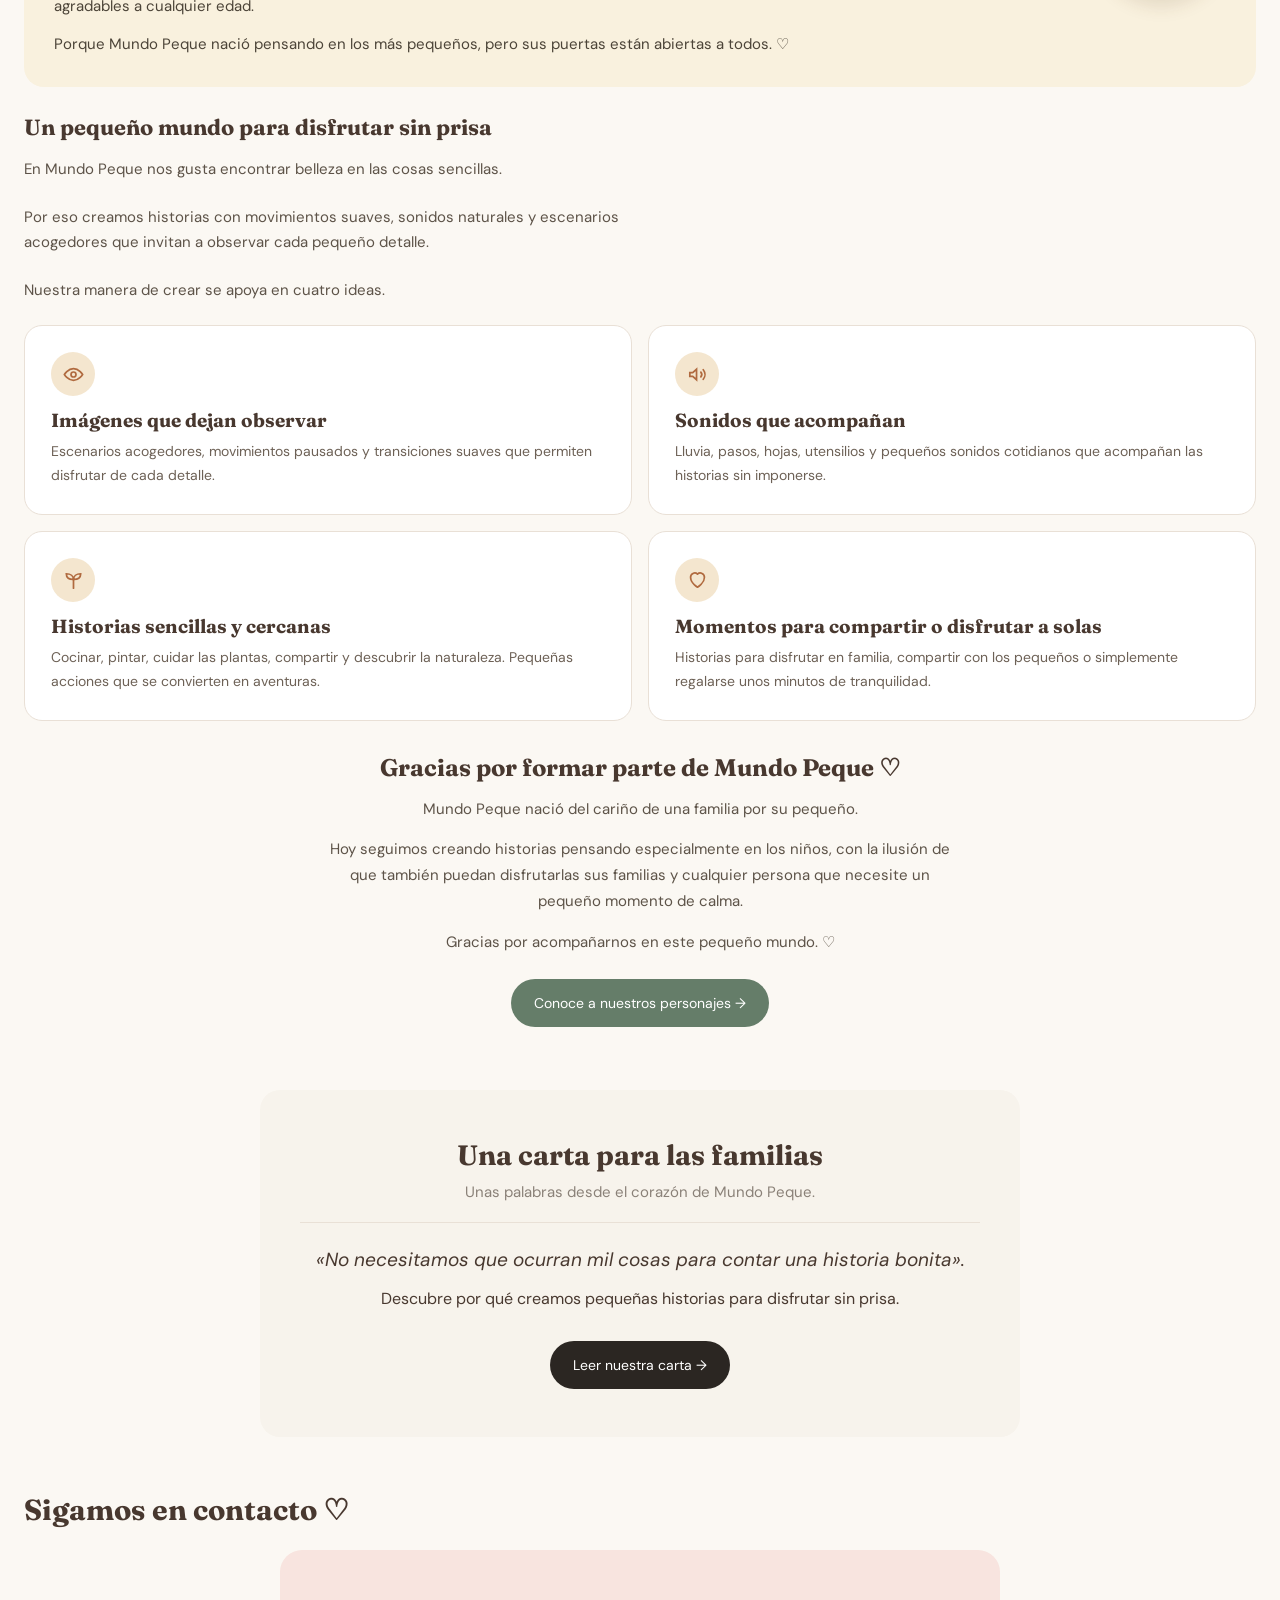
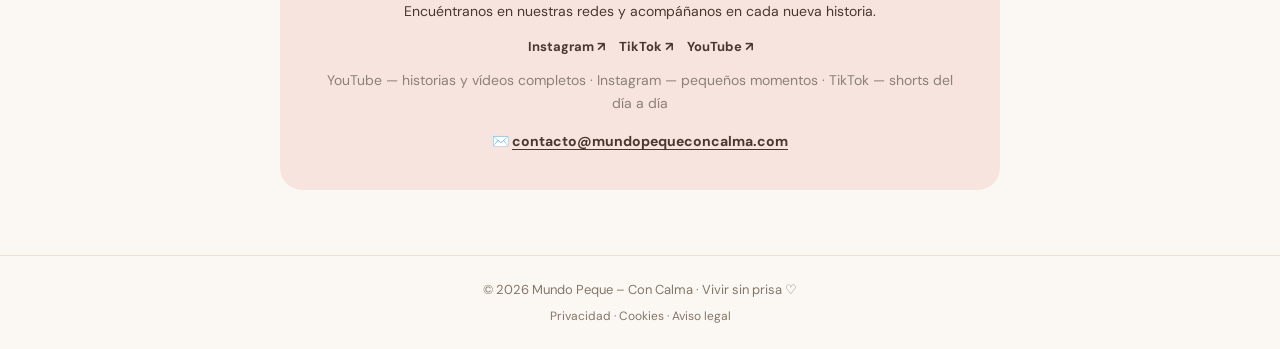
==== commit 7f99df14: "Videoteca actualizada desde YouTube" ====
--- a/index.html
+++ b/index.html
@@ -24,7 +24,7 @@
 <div class="series-block" id="serie-cocina">
 <div class="series-head"><h3 class="group-title">🍳 Cocina</h3><a class="more" href="https://www.youtube.com/@mundopequeconcalma/search?query=receta" target="_blank" rel="noopener">Ver más ↗</a></div>
 <p class="sub-label">VÍDEOS</p><div class="videos videos-longs">
-<article class="vcard vcard-long"><a class="video-link" href="https://www.youtube.com/watch?v=C264kTWEgaY" target="_blank" rel="noopener"><span class="thumb thumb-long"><img src="https://i.ytimg.com/vi/C264kTWEgaY/hqdefault.jpg" alt="La receta de Roco: Pastel de calabaza 🍂🥧 | ASMR relajante" loading="lazy"></span><span class="vbody"><h3>La receta de Roco: Pastel de calabaza 🍂🥧 | ASMR relajante</h3><p>3:36</p></span></a></article><article class="vcard vcard-long"><a class="video-link" href="https://www.youtube.com/watch?v=mtPAYDKumiM" target="_blank" rel="noopener"><span class="thumb thumb-long"><img src="https://i.ytimg.com/vi/mtPAYDKumiM/hqdefault.jpg" alt="La receta de Milo: castañas asadas 🌰✨ | Mundo Peque" loading="lazy"></span><span class="vbody"><h3>La receta de Milo: castañas asadas 🌰✨ | Mundo Peque</h3><p>2:39</p></span></a></article>
+<article class="vcard vcard-long"><a class="video-link" href="https://www.youtube.com/watch?v=KRJOGCAmk6w" target="_blank" rel="noopener"><span class="thumb thumb-long"><img src="https://i.ytimg.com/vi/KRJOGCAmk6w/hqdefault.jpg" alt="La receta de Milo: alfajores de maicena 🇦🇷✨ | Mundo Peque" loading="lazy"></span><span class="vbody"><h3>La receta de Milo: alfajores de maicena 🇦🇷✨ | Mundo Peque</h3><p>2:50</p></span></a></article><article class="vcard vcard-long"><a class="video-link" href="https://www.youtube.com/watch?v=C264kTWEgaY" target="_blank" rel="noopener"><span class="thumb thumb-long"><img src="https://i.ytimg.com/vi/C264kTWEgaY/hqdefault.jpg" alt="La receta de Roco: Pastel de calabaza 🍂🥧 | Mundo peque" loading="lazy"></span><span class="vbody"><h3>La receta de Roco: Pastel de calabaza 🍂🥧 | Mundo peque</h3><p>3:36</p></span></a></article>
 </div>
 <p class="sub-label">SHORTS</p><div class="videos videos-shorts">
 <article class="vcard vcard-short"><a class="video-link" href="https://www.youtube.com/shorts/ctdhQGruvGw" target="_blank" rel="noopener"><span class="thumb thumb-short"><img src="https://i.ytimg.com/vi/ctdhQGruvGw/hqdefault.jpg" alt="La receta de Roco: pastel de calabaza 🇺🇸✨ | Mundo Peque" loading="lazy"></span><span class="vbody"><h3>La receta de Roco: pastel de calabaza 🇺🇸✨ | Mundo Peque</h3><p>Short</p></span></a></article><article class="vcard vcard-short"><a class="video-link" href="https://www.youtube.com/shorts/NRsWWUAP1iQ" target="_blank" rel="noopener"><span class="thumb thumb-short"><img src="https://i.ytimg.com/vi/NRsWWUAP1iQ/hqdefault.jpg" alt="La receta de Lola: churros 🇪🇸✨ | Mundo Peque" loading="lazy"></span><span class="vbody"><h3>La receta de Lola: churros 🇪🇸✨ | Mundo Peque</h3><p>Short</p></span></a></article>
@@ -33,35 +33,35 @@
 <div class="series-block" id="serie-creacion">
 <div class="series-head"><h3 class="group-title">🎨 Creación</h3><a class="more" href="https://www.youtube.com/@mundopequeconcalma/search?query=crea" target="_blank" rel="noopener">Ver más ↗</a></div>
 <p class="sub-label">VÍDEOS</p><div class="videos videos-longs">
-<article class="vcard vcard-long"><a class="video-link" href="https://www.youtube.com/watch?v=248L75-EUos" target="_blank" rel="noopener"><span class="thumb thumb-long"><img src="https://i.ytimg.com/vi/248L75-EUos/hqdefault.jpg" alt="Siro crea: pinta una acuarela 🎨✨ | Mundo Peque" loading="lazy"></span><span class="vbody"><h3>Siro crea: pinta una acuarela 🎨✨ | Mundo Peque</h3><p>1:51</p></span></a></article><article class="vcard vcard-long"><a class="video-link" href="https://www.youtube.com/watch?v=0dH1DP3ffU0" target="_blank" rel="noopener"><span class="thumb thumb-long"><img src="https://i.ytimg.com/vi/0dH1DP3ffU0/hqdefault.jpg" alt="Teo crea: cerámica 🏺 | ASMR relajante, muñeco de fieltro y sonidos suaves" loading="lazy"></span><span class="vbody"><h3>Teo crea: cerámica 🏺 | ASMR relajante, muñeco de fieltro y sonidos suaves</h3><p>4:31</p></span></a></article>
-</div>
-<p class="sub-label">SHORTS</p><div class="videos videos-shorts">
-<article class="vcard vcard-short"><a class="video-link" href="https://www.youtube.com/shorts/HMXbG5vsFUc" target="_blank" rel="noopener"><span class="thumb thumb-short"><img src="https://i.ytimg.com/vi/HMXbG5vsFUc/hqdefault.jpg" alt="Sira crea: hortensias 🎨✨ | Mundo Peque" loading="lazy"></span><span class="vbody"><h3>Sira crea: hortensias 🎨✨ | Mundo Peque</h3><p>Short</p></span></a></article><article class="vcard vcard-short"><a class="video-link" href="https://www.youtube.com/shorts/pzw9ReU0qmk" target="_blank" rel="noopener"><span class="thumb thumb-short"><img src="https://i.ytimg.com/vi/pzw9ReU0qmk/hqdefault.jpg" alt="Mila crea: bordando en el porche 🧵🍂 | Mundo Peque" loading="lazy"></span><span class="vbody"><h3>Mila crea: bordando en el porche 🧵🍂 | Mundo Peque</h3><p>Short</p></span></a></article>
+<article class="vcard vcard-long"><a class="video-link" href="https://www.youtube.com/watch?v=uQSXjqXdRUM" target="_blank" rel="noopener"><span class="thumb thumb-long"><img src="https://i.ytimg.com/vi/uQSXjqXdRUM/hqdefault.jpg" alt="Hugo crea: construye un avioncito de madera ✈️✨ | Mundo Peque" loading="lazy"></span><span class="vbody"><h3>Hugo crea: construye un avioncito de madera ✈️✨ | Mundo Peque</h3><p>2:09</p></span></a></article>
+</div>
+<p class="sub-label">SHORTS</p><div class="videos videos-shorts">
+<p class="missing">Muy pronto</p>
 </div>
 </div>
 <div class="series-block" id="serie-autocuidado">
 <div class="series-head"><h3 class="group-title">🛁 Autocuidado</h3><a class="more" href="https://www.youtube.com/@mundopequeconcalma/search?query=momento" target="_blank" rel="noopener">Ver más ↗</a></div>
 <p class="sub-label">VÍDEOS</p><div class="videos videos-longs">
-<article class="vcard vcard-long"><a class="video-link" href="https://www.youtube.com/watch?v=TPQig66m2ZA" target="_blank" rel="noopener"><span class="thumb thumb-long"><img src="https://i.ytimg.com/vi/TPQig66m2ZA/hqdefault.jpg" alt="El momento de Sira: un paseo tranquilo 🍃✨ | Mundo Peque" loading="lazy"></span><span class="vbody"><h3>El momento de Sira: un paseo tranquilo 🍃✨ | Mundo Peque</h3><p>4:41</p></span></a></article>
-</div>
-<p class="sub-label">SHORTS</p><div class="videos videos-shorts">
-<article class="vcard vcard-short"><a class="video-link" href="https://www.youtube.com/shorts/2hgl8jRjY04" target="_blank" rel="noopener"><span class="thumb thumb-short"><img src="https://i.ytimg.com/vi/2hgl8jRjY04/hqdefault.jpg" alt="El momento de Hada: cuidado facial 🛁✨ | Mundo Peque" loading="lazy"></span><span class="vbody"><h3>El momento de Hada: cuidado facial 🛁✨ | Mundo Peque</h3><p>Short</p></span></a></article><article class="vcard vcard-short"><a class="video-link" href="https://www.youtube.com/shorts/qjBfiqfqw6I" target="_blank" rel="noopener"><span class="thumb thumb-short"><img src="https://i.ytimg.com/vi/qjBfiqfqw6I/hqdefault.jpg" alt="El momento de Tila: escribe su nombre en el espejo 🛁✨ | Mundo Peque" loading="lazy"></span><span class="vbody"><h3>El momento de Tila: escribe su nombre en el espejo 🛁✨ | Mundo Peque</h3><p>Short</p></span></a></article>
+<article class="vcard vcard-long"><a class="video-link" href="https://www.youtube.com/watch?v=20a7AdA8Zvk" target="_blank" rel="noopener"><span class="thumb thumb-long"><img src="https://i.ytimg.com/vi/20a7AdA8Zvk/hqdefault.jpg" alt="El momento de Hada: tarde de Spa 🛁✨ | Mundo Peque" loading="lazy"></span><span class="vbody"><h3>El momento de Hada: tarde de Spa 🛁✨ | Mundo Peque</h3><p>3:40</p></span></a></article>
+</div>
+<p class="sub-label">SHORTS</p><div class="videos videos-shorts">
+<article class="vcard vcard-short"><a class="video-link" href="https://www.youtube.com/shorts/bII3PMiKqKo" target="_blank" rel="noopener"><span class="thumb thumb-short"><img src="https://i.ytimg.com/vi/bII3PMiKqKo/hqdefault.jpg" alt="El momento de Hada: té calentito 🍵✨ #cozy" loading="lazy"></span><span class="vbody"><h3>El momento de Hada: té calentito 🍵✨ #cozy</h3><p>Short</p></span></a></article><article class="vcard vcard-short"><a class="video-link" href="https://www.youtube.com/shorts/jRV_Gj-SeAQ" target="_blank" rel="noopener"><span class="thumb thumb-short"><img src="https://i.ytimg.com/vi/jRV_Gj-SeAQ/hqdefault.jpg" alt="El momento de Hada: ritual de baño #shorts #cute #asmr #animation #cuentosinfantiles" loading="lazy"></span><span class="vbody"><h3>El momento de Hada: ritual de baño #shorts #cute #asmr #animation #cuentosinfantiles</h3><p>Short</p></span></a></article>
 </div>
 </div>
 <div class="series-block" id="serie-hogar">
 <div class="series-head"><h3 class="group-title">🏠 Hogar cozy</h3><a class="more" href="https://www.youtube.com/@mundopequeconcalma/search?query=en%20casa" target="_blank" rel="noopener">Ver más ↗</a></div>
 <p class="sub-label">VÍDEOS</p><div class="videos videos-longs">
-<article class="vcard vcard-long"><a class="video-link" href="https://www.youtube.com/watch?v=ww7j5EYA-vQ" target="_blank" rel="noopener"><span class="thumb thumb-long"><img src="https://i.ytimg.com/vi/ww7j5EYA-vQ/hqdefault.jpg" alt="Berta en casa: su rincón de lectura 🏠✨ | Mundo Peque" loading="lazy"></span><span class="vbody"><h3>Berta en casa: su rincón de lectura 🏠✨ | Mundo Peque</h3><p>2:34</p></span></a></article><article class="vcard vcard-long"><a class="video-link" href="https://www.youtube.com/watch?v=3H62R8Zii34" target="_blank" rel="noopener"><span class="thumb thumb-long"><img src="https://i.ytimg.com/vi/3H62R8Zii34/hqdefault.jpg" alt="Berto en casa: su rutina en un día lluvioso 🏠✨ | Mundo Peque" loading="lazy"></span><span class="vbody"><h3>Berto en casa: su rutina en un día lluvioso 🏠✨ | Mundo Peque</h3><p>30:01</p></span></a></article>
-</div>
-<p class="sub-label">SHORTS</p><div class="videos videos-shorts">
-<article class="vcard vcard-short"><a class="video-link" href="https://www.youtube.com/shorts/Q-yUj7jzYx8" target="_blank" rel="noopener"><span class="thumb thumb-short"><img src="https://i.ytimg.com/vi/Q-yUj7jzYx8/hqdefault.jpg" alt="Pau en casa: día lluvioso con chocolate ☕🌧️ | Mundo Peque" loading="lazy"></span><span class="vbody"><h3>Pau en casa: día lluvioso con chocolate ☕🌧️ | Mundo Peque</h3><p>Short</p></span></a></article><article class="vcard vcard-short"><a class="video-link" href="https://www.youtube.com/shorts/3Lx5kfGozYg" target="_blank" rel="noopener"><span class="thumb thumb-short"><img src="https://i.ytimg.com/vi/3Lx5kfGozYg/hqdefault.jpg" alt="Pau en casa: chocolate caliente en día lluvioso ☕🌧️ | Mundo Peque" loading="lazy"></span><span class="vbody"><h3>Pau en casa: chocolate caliente en día lluvioso ☕🌧️ | Mundo Peque</h3><p>Short</p></span></a></article>
+<article class="vcard vcard-long"><a class="video-link" href="https://www.youtube.com/watch?v=aL0N6SCHcEo" target="_blank" rel="noopener"><span class="thumb thumb-long"><img src="https://i.ytimg.com/vi/aL0N6SCHcEo/hqdefault.jpg" alt="Nico en casa: su cabaña de mantas 🏠✨ | Mundo Peque" loading="lazy"></span><span class="vbody"><h3>Nico en casa: su cabaña de mantas 🏠✨ | Mundo Peque</h3><p>2:28</p></span></a></article>
+</div>
+<p class="sub-label">SHORTS</p><div class="videos videos-shorts">
+<article class="vcard vcard-short"><a class="video-link" href="https://www.youtube.com/shorts/cQlWnLq9Ieo" target="_blank" rel="noopener"><span class="thumb thumb-short"><img src="https://i.ytimg.com/vi/cQlWnLq9Ieo/hqdefault.jpg" alt="Siro en casa: A veces, los gestos más pequeños son los que más abrigan. 🐿️🤎" loading="lazy"></span><span class="vbody"><h3>Siro en casa: A veces, los gestos más pequeños son los que más abrigan. 🐿️🤎</h3><p>Short</p></span></a></article><article class="vcard vcard-short"><a class="video-link" href="https://www.youtube.com/shorts/d2xYHXxzsKc" target="_blank" rel="noopener"><span class="thumb thumb-short"><img src="https://i.ytimg.com/vi/d2xYHXxzsKc/hqdefault.jpg" alt="Berto en casa: noche de palomitas 🍿✨ | Mundo Peque" loading="lazy"></span><span class="vbody"><h3>Berto en casa: noche de palomitas 🍿✨ | Mundo Peque</h3><p>Short</p></span></a></article>
 </div>
 </div>
 <div class="series-block" id="serie-dormir">
 <div class="series-head"><h3 class="group-title">🌙 Dormir · Rincón de calma</h3><a class="more" href="https://www.youtube.com/playlist?list=PLcX2JBXXFMAc" target="_blank" rel="noopener">Ver más ↗</a></div>
 <p class="series-intro">Un refugio de pequeñas historias tranquilas: momentos de lluvia, descanso y sonidos suaves. Un espacio para disfrutar con calma, sin prisas y sin estímulos innecesarios.</p>
 <p class="sub-label">VÍDEOS</p><div class="videos videos-longs">
-<article class="vcard vcard-long"><a class="video-link" href="https://www.youtube.com/watch?v=YvJ5V5ZhZ_Y" target="_blank" rel="noopener"><span class="thumb thumb-long"><img src="https://i.ytimg.com/vi/YvJ5V5ZhZ_Y/hqdefault.jpg" alt="Berta se duerme: noche de lluvia 🌙✨ | 4 horas para dormir y relajarse" loading="lazy"></span><span class="vbody"><h3>Berta se duerme: noche de lluvia 🌙✨ | 4 horas para dormir y relajarse</h3><p>4:09:24</p></span></a></article>
+<p class="missing">Muy pronto</p>
 </div>
 <p class="sub-label">SHORTS</p><div class="videos videos-shorts">
 <p class="missing">Muy pronto</p>
@@ -70,10 +70,10 @@
 <div class="series-block" id="serie-descubre">
 <div class="series-head"><h3 class="group-title">🌲 Descubre</h3><a class="more" href="https://www.youtube.com/@mundopequeconcalma/search?query=descubre" target="_blank" rel="noopener">Ver más ↗</a></div>
 <p class="sub-label">VÍDEOS</p><div class="videos videos-longs">
-<p class="missing">Muy pronto</p>
-</div>
-<p class="sub-label">SHORTS</p><div class="videos videos-shorts">
-<article class="vcard vcard-short"><a class="video-link" href="https://www.youtube.com/shorts/40dXE_StxxQ" target="_blank" rel="noopener"><span class="thumb thumb-short"><img src="https://i.ytimg.com/vi/40dXE_StxxQ/hqdefault.jpg" alt="Rita descubre: huerto de calabazas 🎃🍂 | Mundo Peque" loading="lazy"></span><span class="vbody"><h3>Rita descubre: huerto de calabazas 🎃🍂 | Mundo Peque</h3><p>Short</p></span></a></article><article class="vcard vcard-short"><a class="video-link" href="https://www.youtube.com/shorts/PXomBNypXQg" target="_blank" rel="noopener"><span class="thumb thumb-short"><img src="https://i.ytimg.com/vi/PXomBNypXQg/hqdefault.jpg" alt="Berta descubre: recoge bellotas en el bosque 🌲✨ | Mundo Peque" loading="lazy"></span><span class="vbody"><h3>Berta descubre: recoge bellotas en el bosque 🌲✨ | Mundo Peque</h3><p>Short</p></span></a></article>
+<article class="vcard vcard-long"><a class="video-link" href="https://www.youtube.com/watch?v=JaS1XrkrCpQ" target="_blank" rel="noopener"><span class="thumb thumb-long"><img src="https://i.ytimg.com/vi/JaS1XrkrCpQ/hqdefault.jpg" alt="Roco descubre: el secreto del bosque 🌲✨ | Mundo Peque" loading="lazy"></span><span class="vbody"><h3>Roco descubre: el secreto del bosque 🌲✨ | Mundo Peque</h3><p>3:38</p></span></a></article>
+</div>
+<p class="sub-label">SHORTS</p><div class="videos videos-shorts">
+<p class="missing">Muy pronto</p>
 </div>
 </div>
 <!-- VIDEOTECA-AUTO:FIN -->
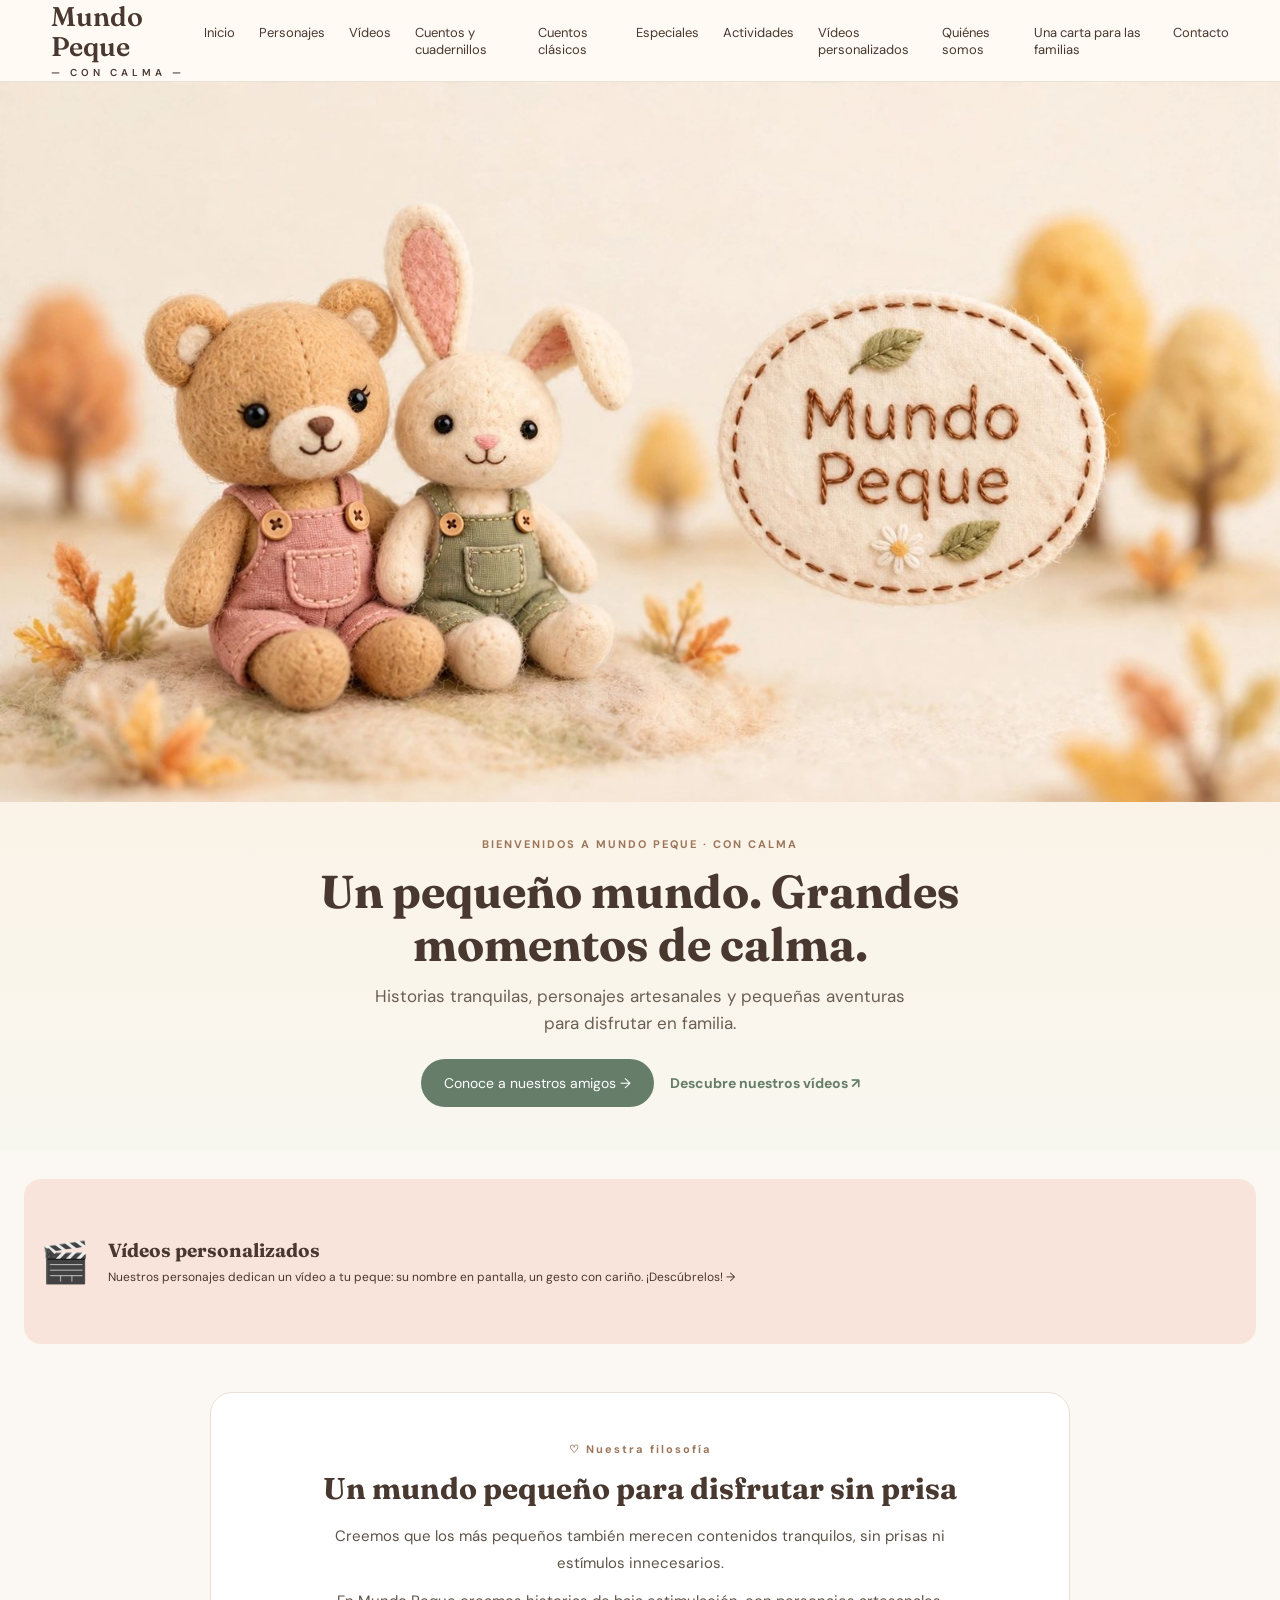
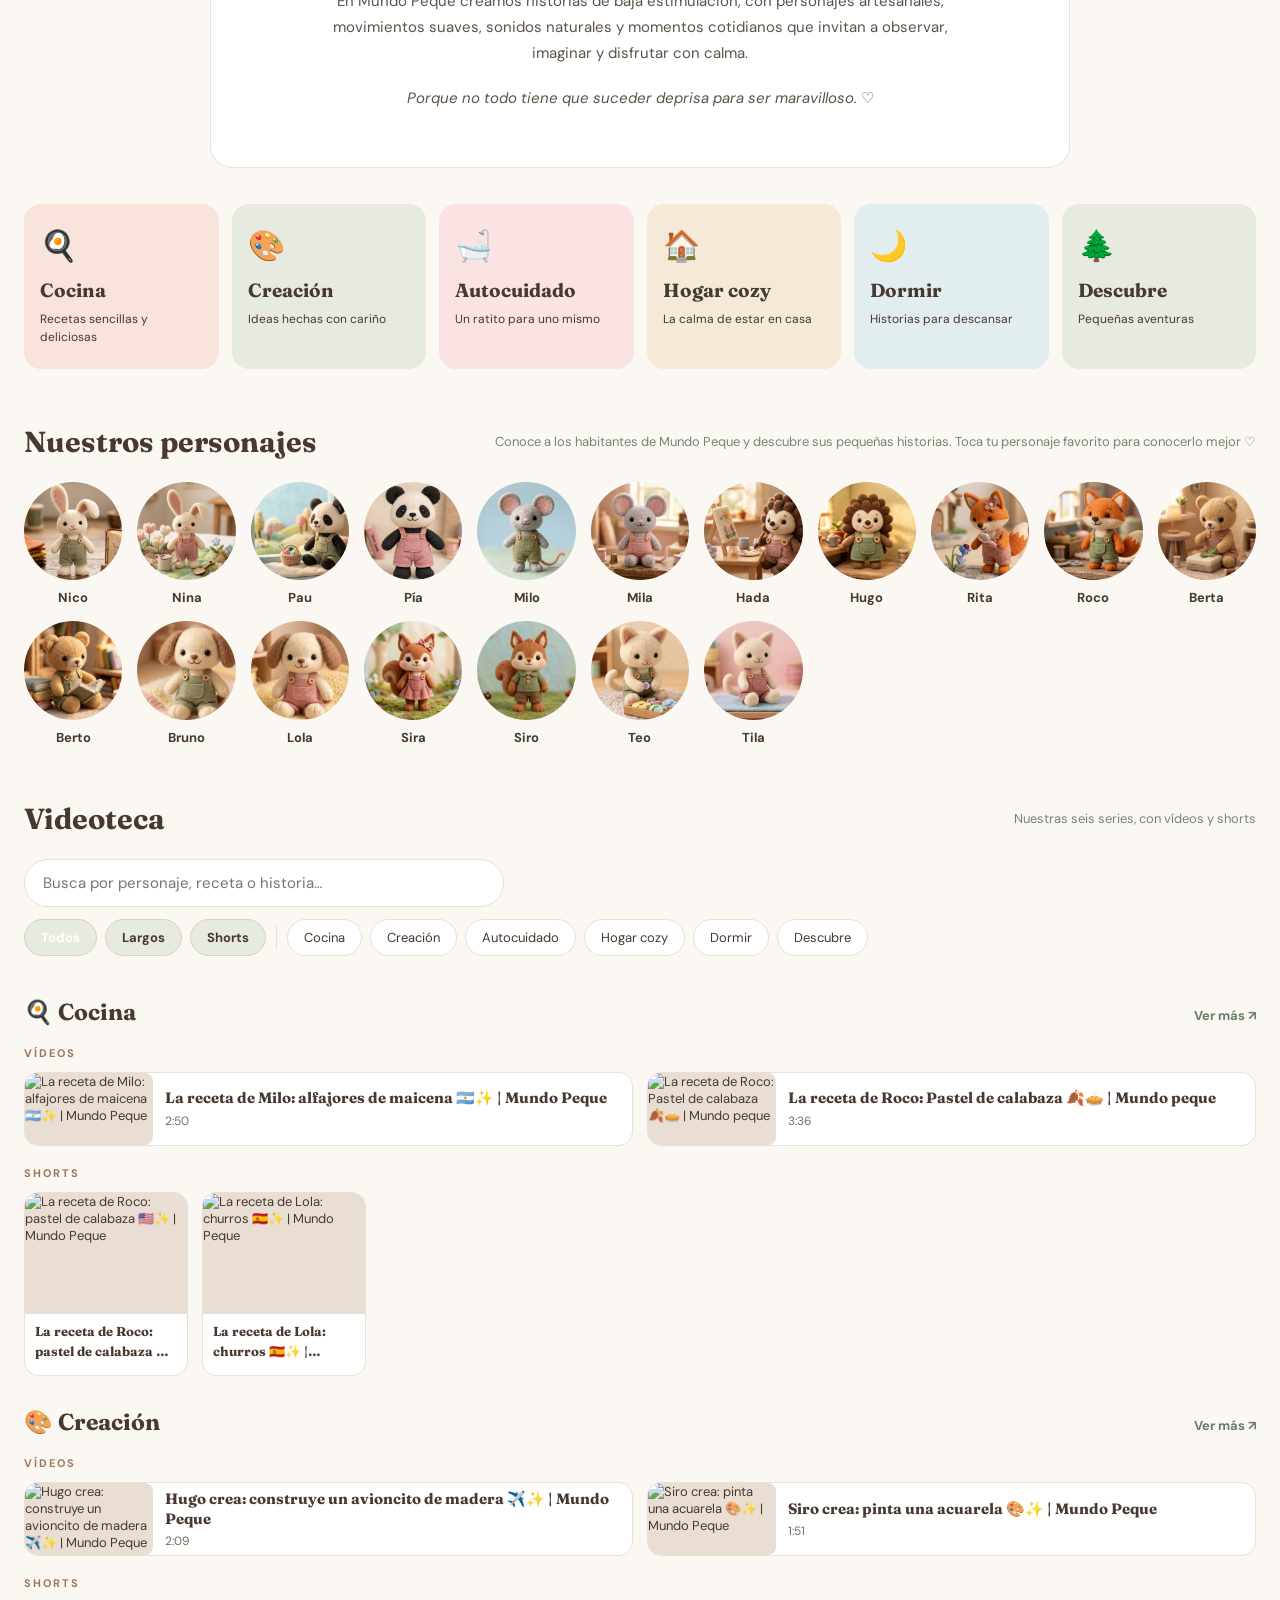
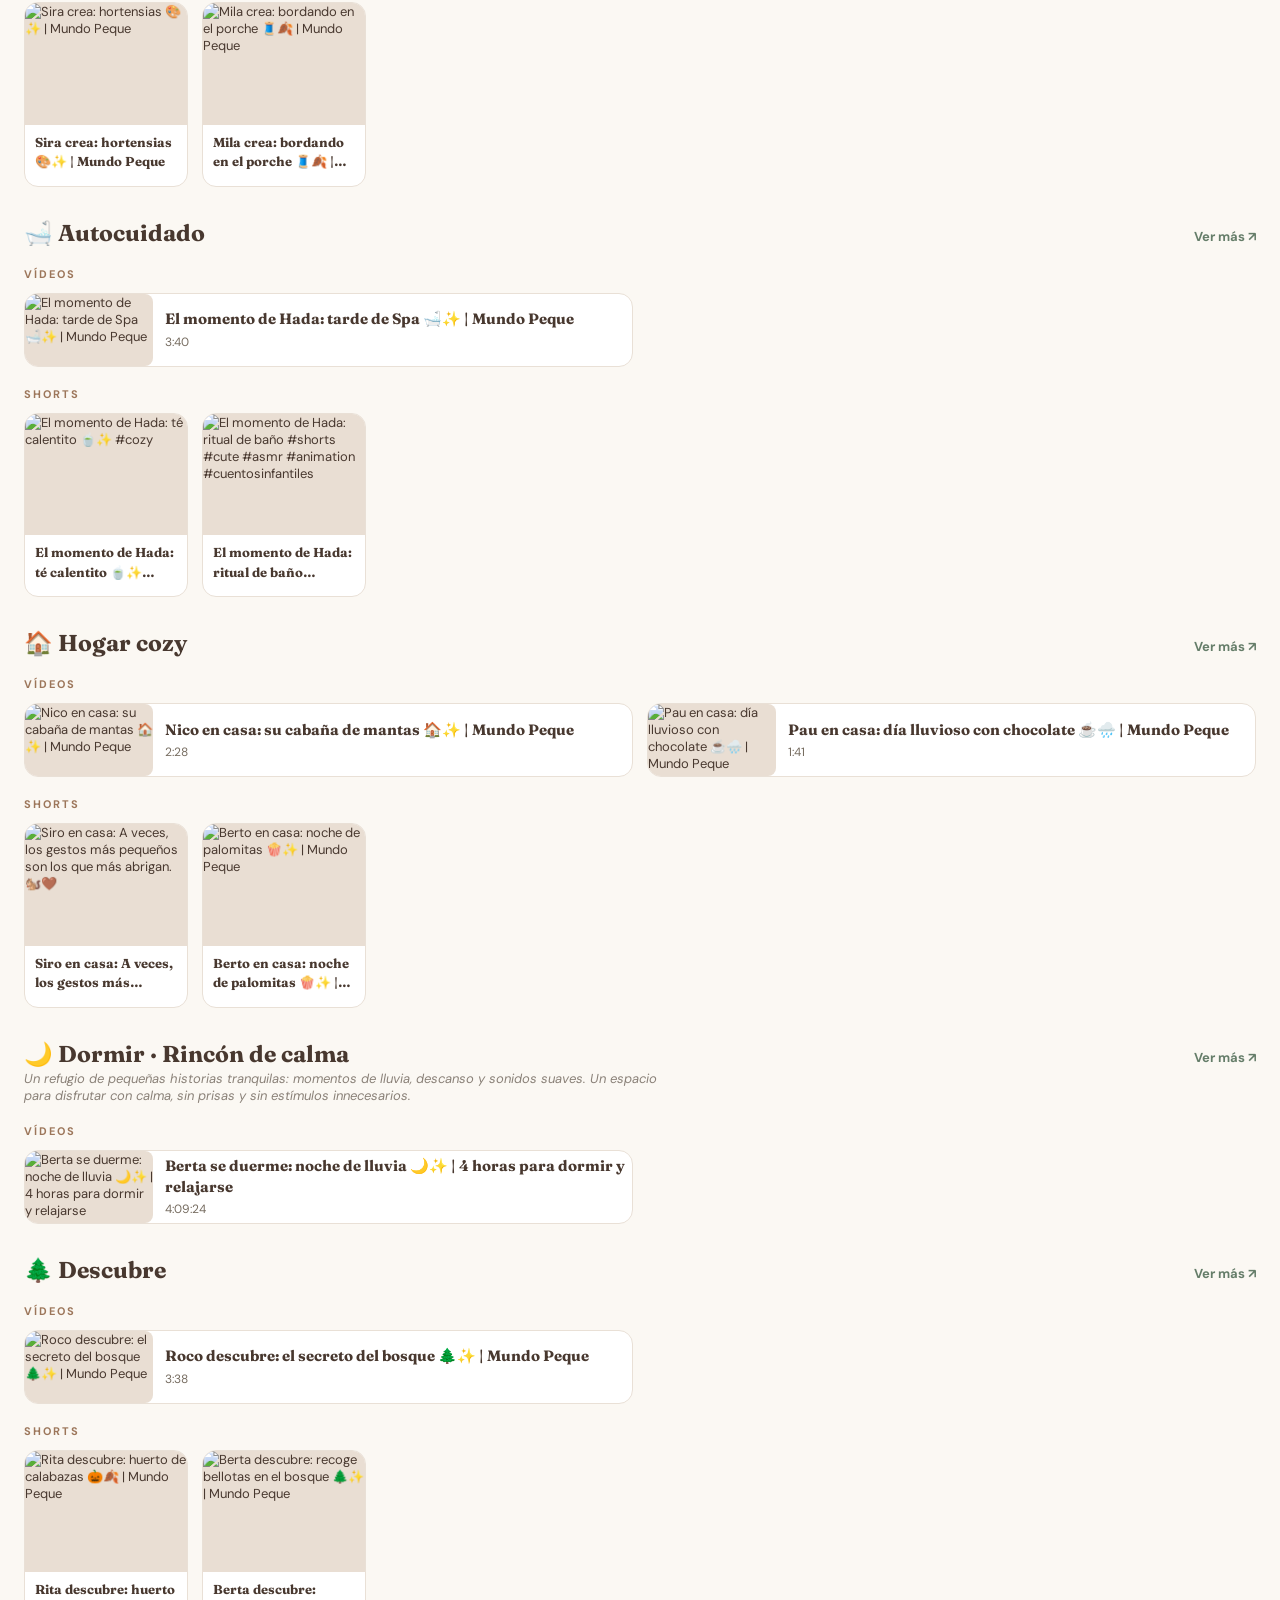
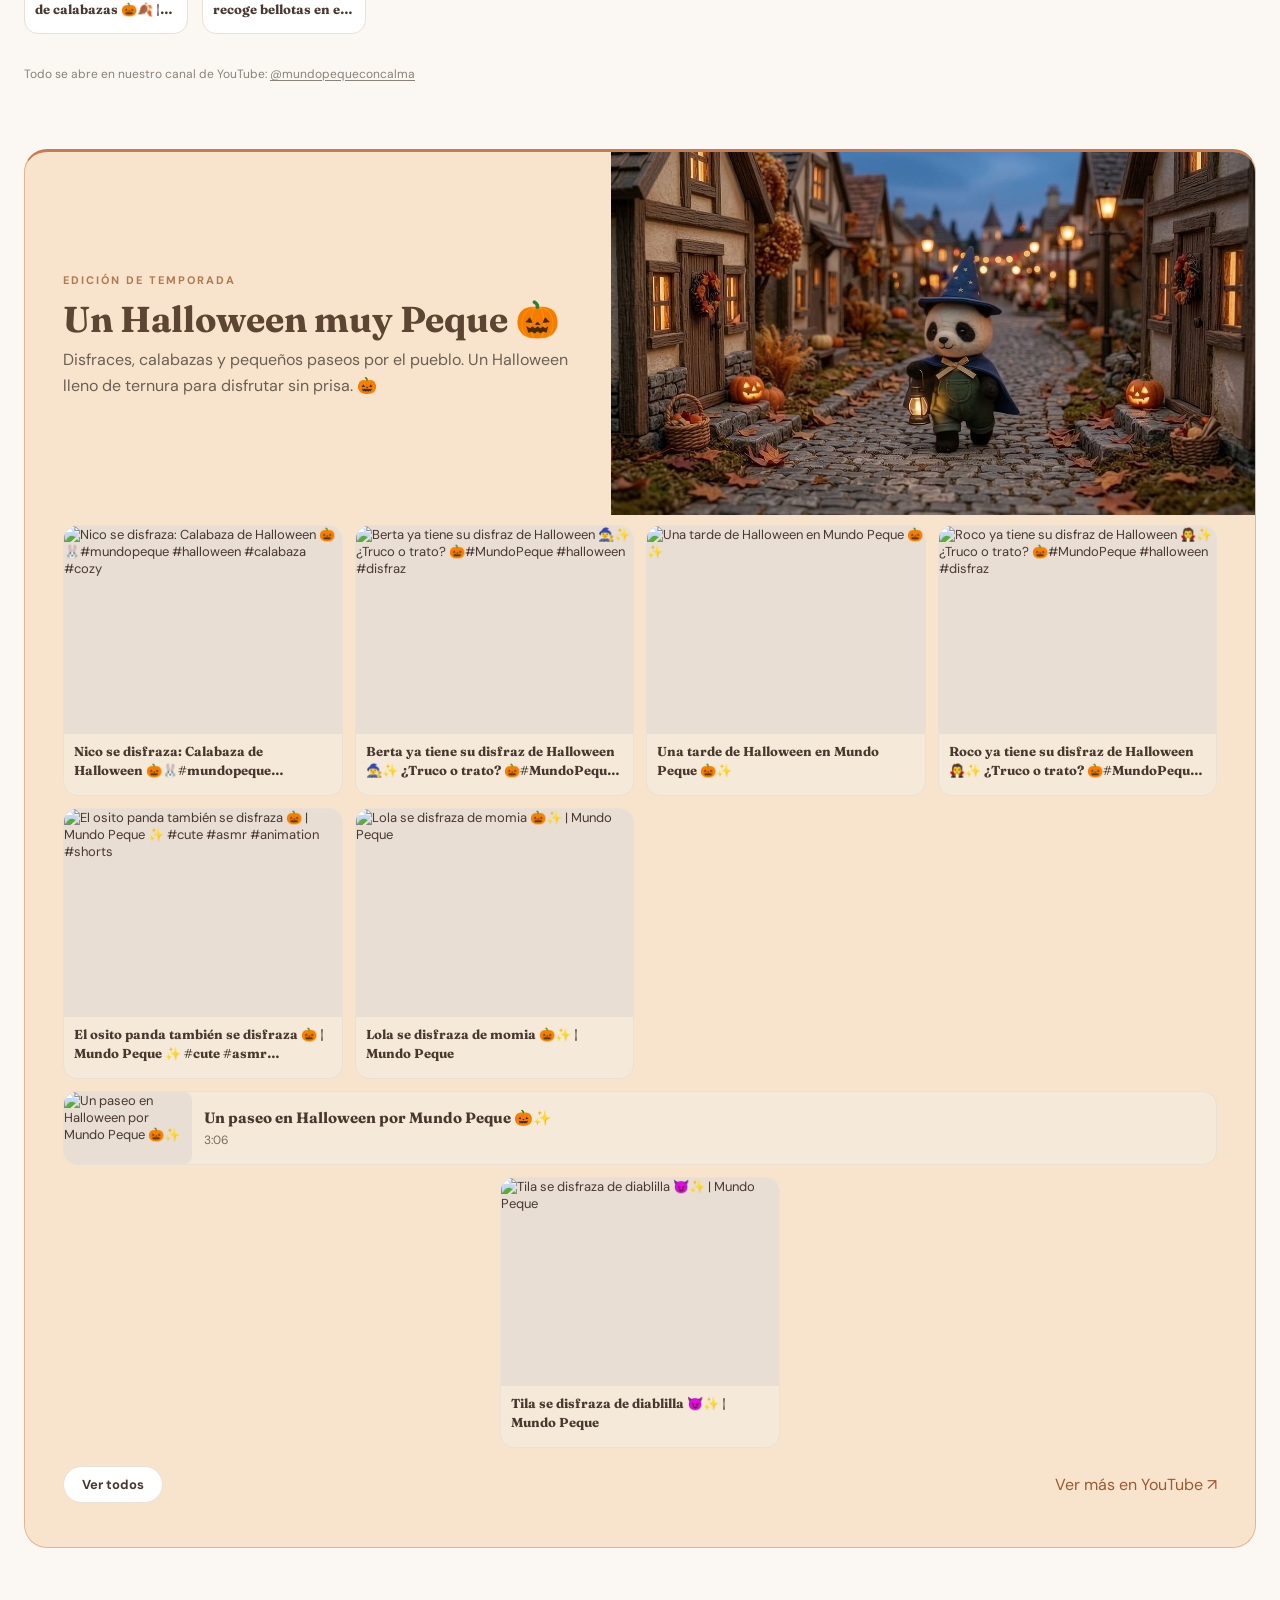
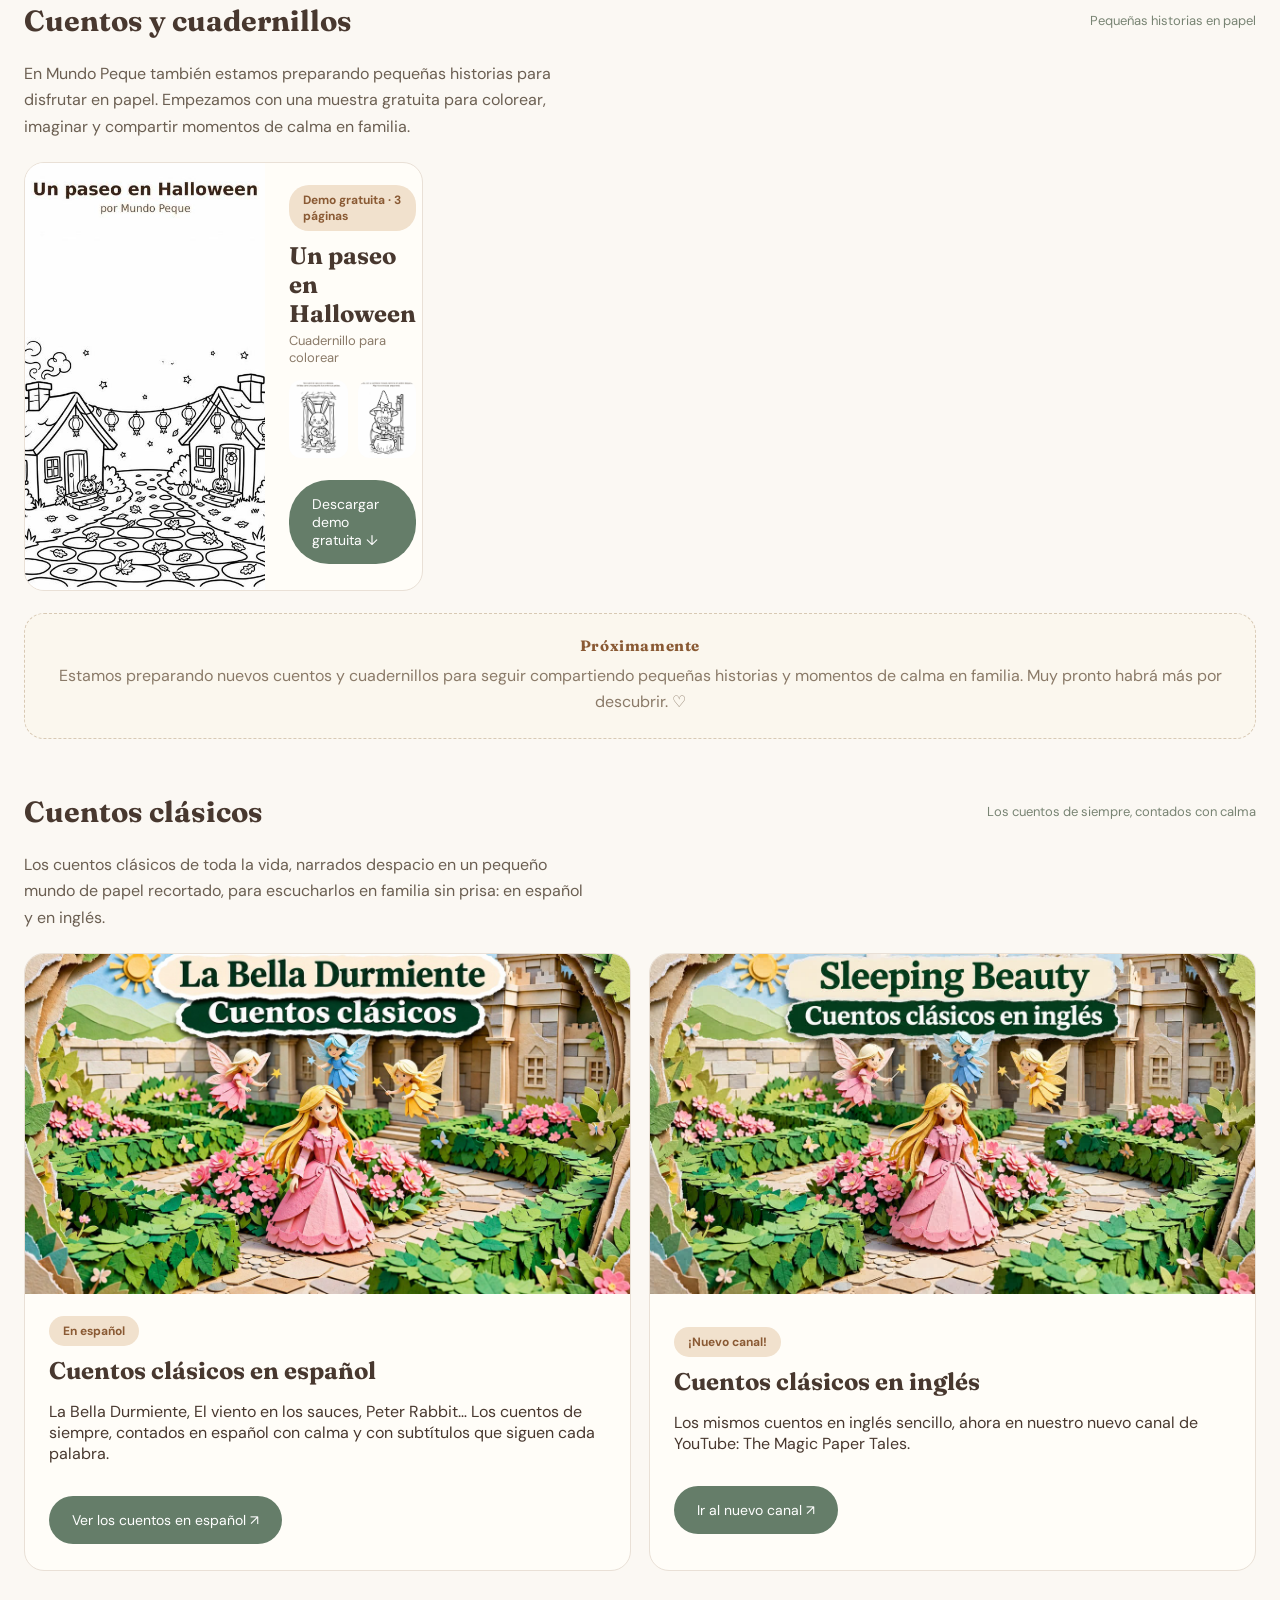
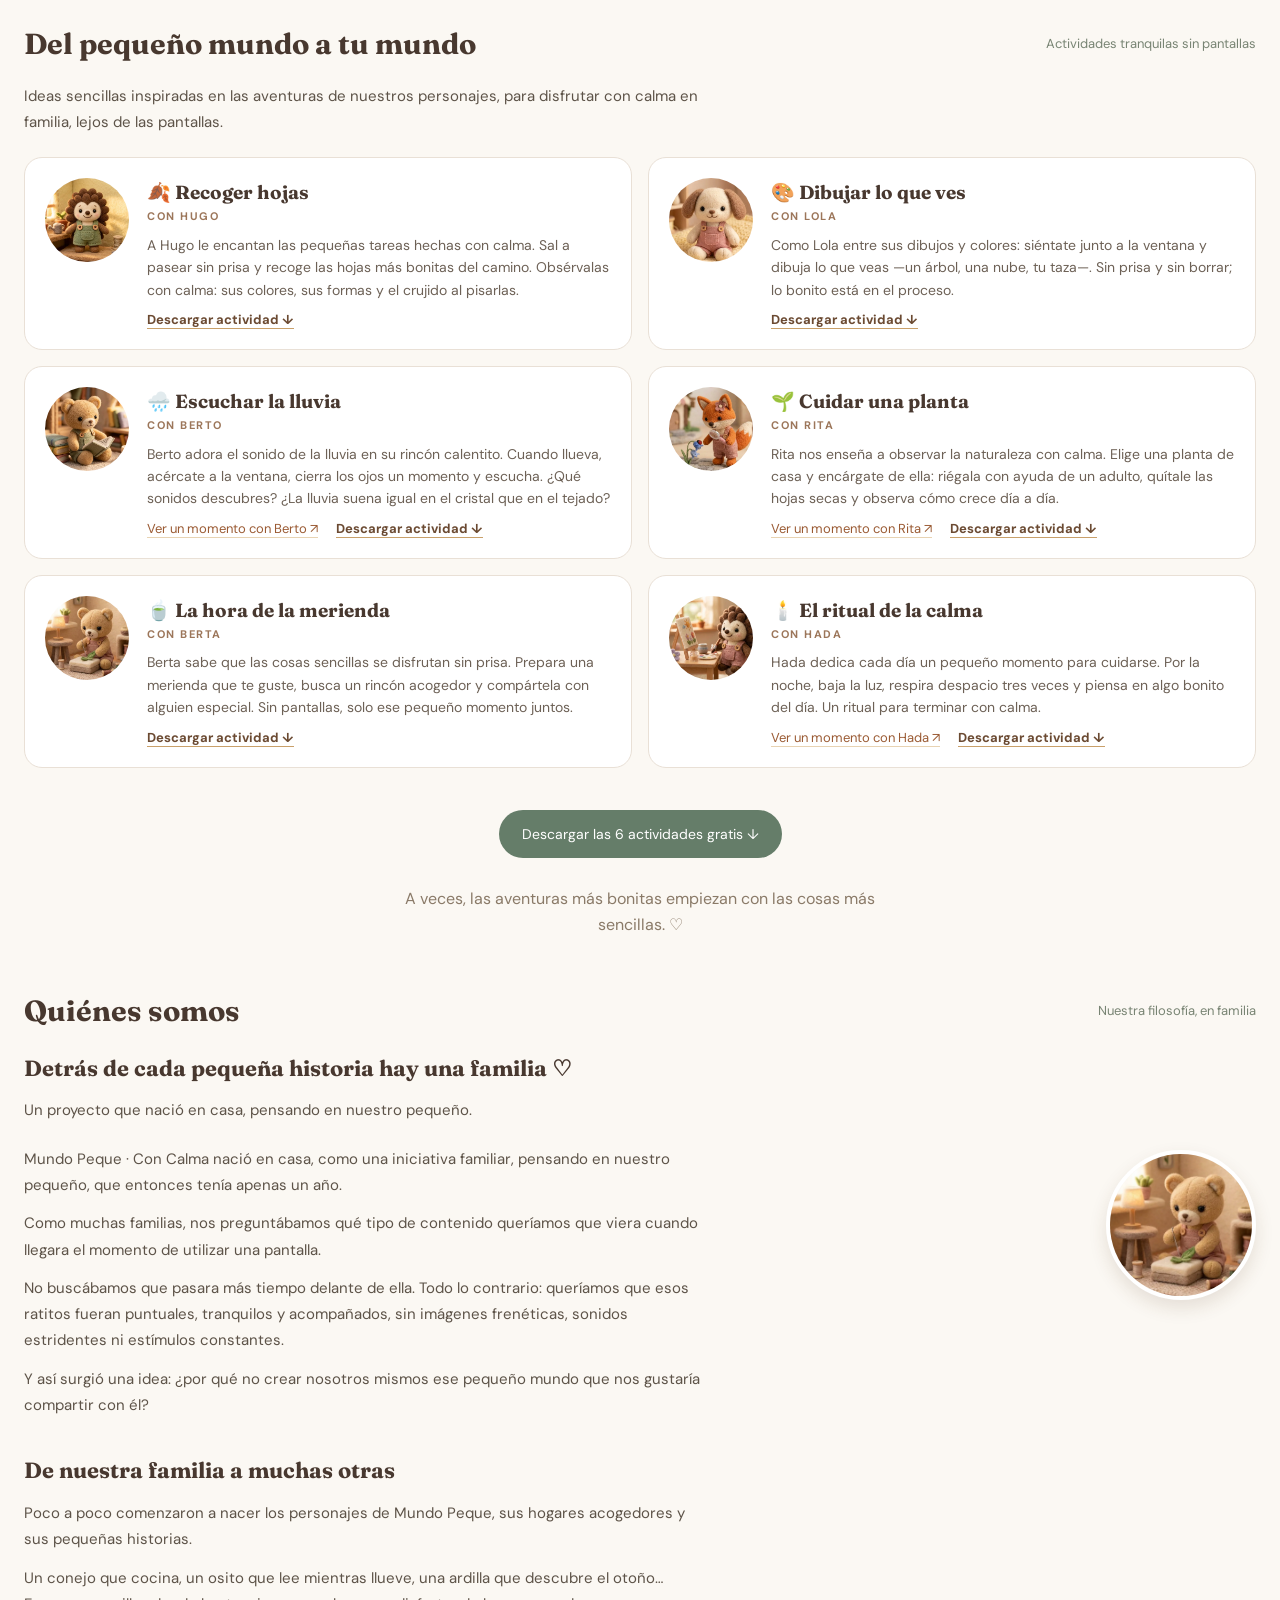
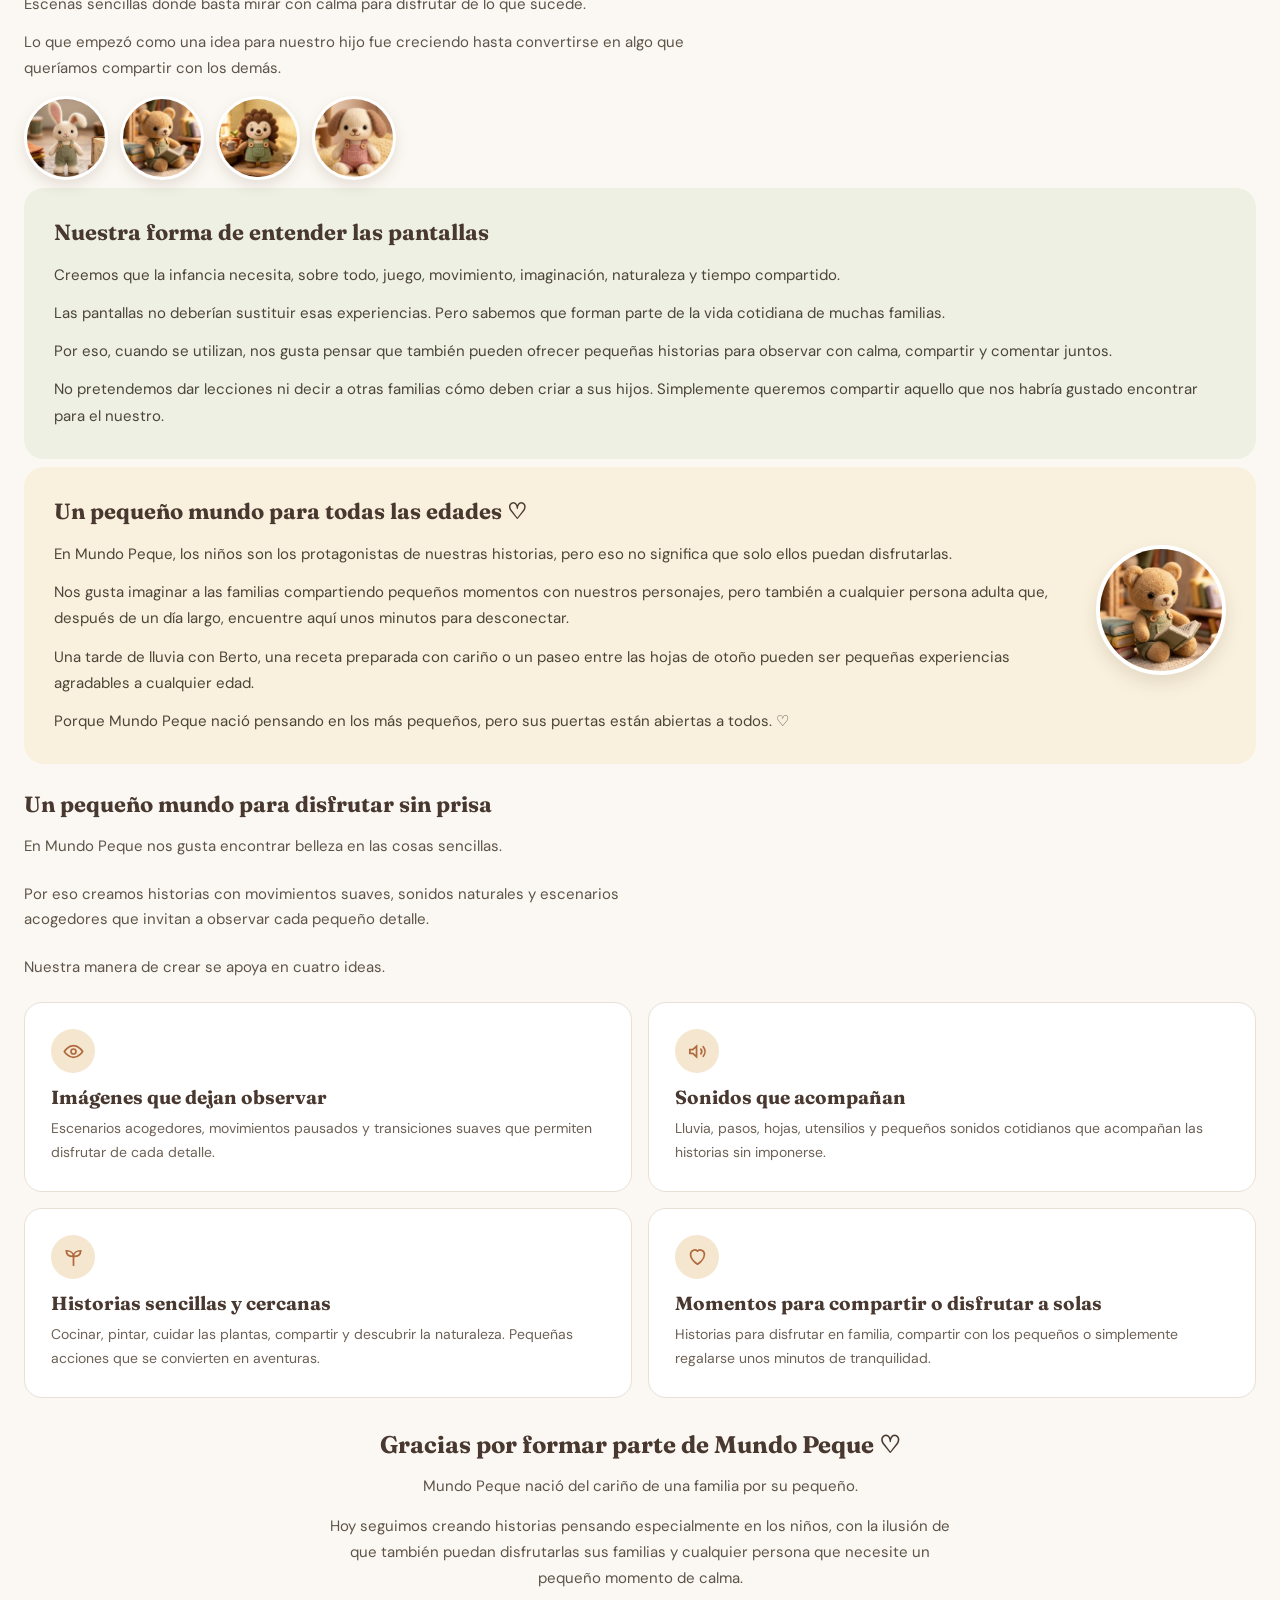
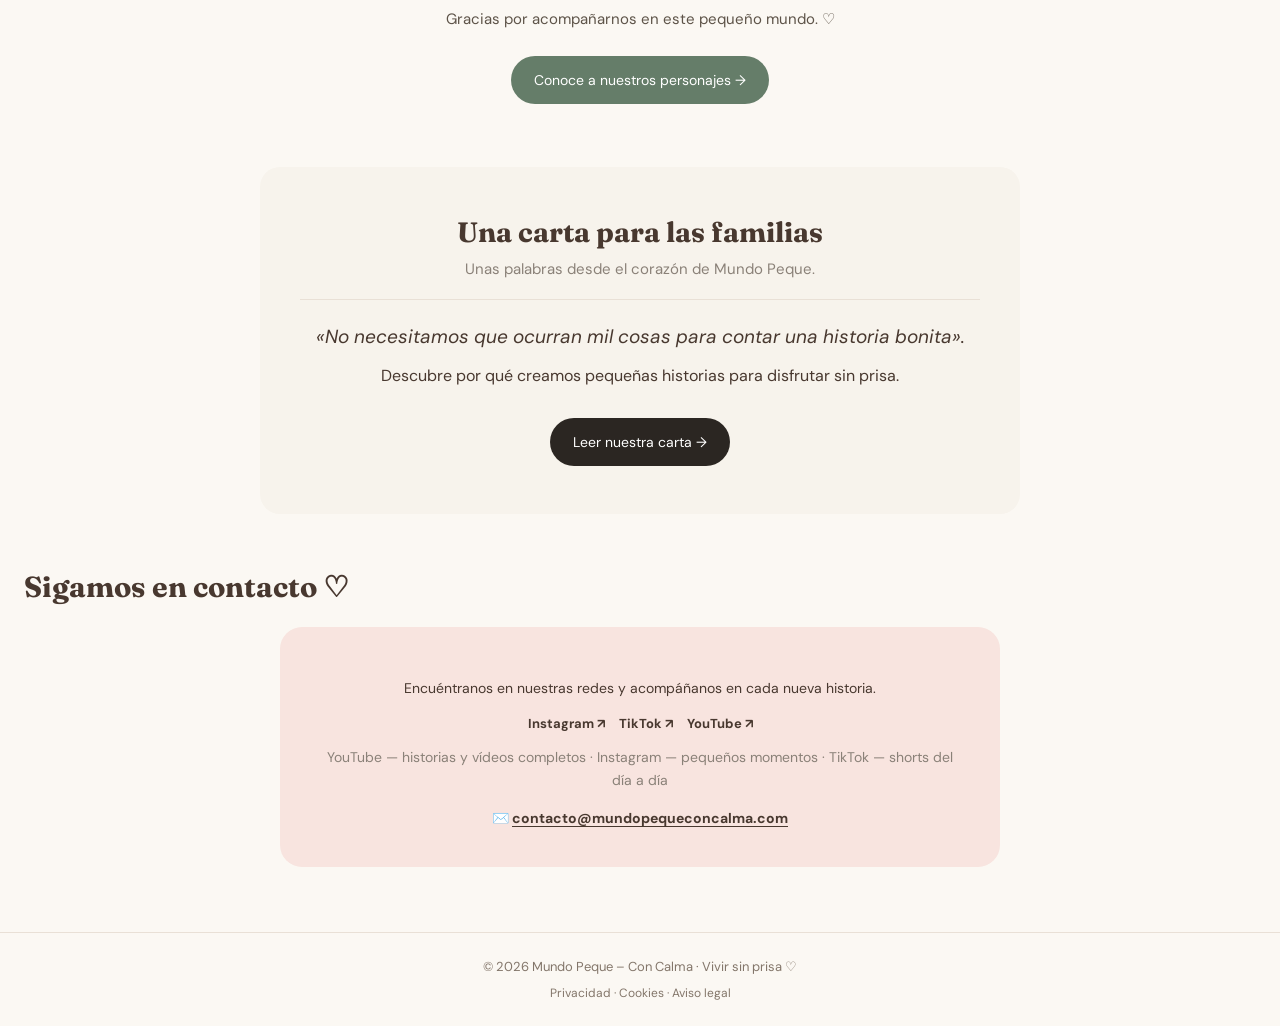
==== commit 7c8cd63e: "Videoteca actualizada desde YouTube" ====
--- a/index.html
+++ b/index.html
@@ -33,10 +33,10 @@
 <div class="series-block" id="serie-creacion">
 <div class="series-head"><h3 class="group-title">🎨 Creación</h3><a class="more" href="https://www.youtube.com/@mundopequeconcalma/search?query=crea" target="_blank" rel="noopener">Ver más ↗</a></div>
 <p class="sub-label">VÍDEOS</p><div class="videos videos-longs">
-<article class="vcard vcard-long"><a class="video-link" href="https://www.youtube.com/watch?v=uQSXjqXdRUM" target="_blank" rel="noopener"><span class="thumb thumb-long"><img src="https://i.ytimg.com/vi/uQSXjqXdRUM/hqdefault.jpg" alt="Hugo crea: construye un avioncito de madera ✈️✨ | Mundo Peque" loading="lazy"></span><span class="vbody"><h3>Hugo crea: construye un avioncito de madera ✈️✨ | Mundo Peque</h3><p>2:09</p></span></a></article>
-</div>
-<p class="sub-label">SHORTS</p><div class="videos videos-shorts">
-<p class="missing">Muy pronto</p>
+<article class="vcard vcard-long"><a class="video-link" href="https://www.youtube.com/watch?v=uQSXjqXdRUM" target="_blank" rel="noopener"><span class="thumb thumb-long"><img src="https://i.ytimg.com/vi/uQSXjqXdRUM/hqdefault.jpg" alt="Hugo crea: construye un avioncito de madera ✈️✨ | Mundo Peque" loading="lazy"></span><span class="vbody"><h3>Hugo crea: construye un avioncito de madera ✈️✨ | Mundo Peque</h3><p>2:09</p></span></a></article><article class="vcard vcard-long"><a class="video-link" href="https://www.youtube.com/watch?v=248L75-EUos" target="_blank" rel="noopener"><span class="thumb thumb-long"><img src="https://i.ytimg.com/vi/248L75-EUos/hqdefault.jpg" alt="Siro crea: pinta una acuarela 🎨✨ | Mundo Peque" loading="lazy"></span><span class="vbody"><h3>Siro crea: pinta una acuarela 🎨✨ | Mundo Peque</h3><p>1:51</p></span></a></article>
+</div>
+<p class="sub-label">SHORTS</p><div class="videos videos-shorts">
+<article class="vcard vcard-short"><a class="video-link" href="https://www.youtube.com/shorts/HMXbG5vsFUc" target="_blank" rel="noopener"><span class="thumb thumb-short"><img src="https://i.ytimg.com/vi/HMXbG5vsFUc/hqdefault.jpg" alt="Sira crea: hortensias 🎨✨ | Mundo Peque" loading="lazy"></span><span class="vbody"><h3>Sira crea: hortensias 🎨✨ | Mundo Peque</h3><p>Short</p></span></a></article><article class="vcard vcard-short"><a class="video-link" href="https://www.youtube.com/shorts/pzw9ReU0qmk" target="_blank" rel="noopener"><span class="thumb thumb-short"><img src="https://i.ytimg.com/vi/pzw9ReU0qmk/hqdefault.jpg" alt="Mila crea: bordando en el porche 🧵🍂 | Mundo Peque" loading="lazy"></span><span class="vbody"><h3>Mila crea: bordando en el porche 🧵🍂 | Mundo Peque</h3><p>Short</p></span></a></article>
 </div>
 </div>
 <div class="series-block" id="serie-autocuidado">
@@ -51,7 +51,7 @@
 <div class="series-block" id="serie-hogar">
 <div class="series-head"><h3 class="group-title">🏠 Hogar cozy</h3><a class="more" href="https://www.youtube.com/@mundopequeconcalma/search?query=en%20casa" target="_blank" rel="noopener">Ver más ↗</a></div>
 <p class="sub-label">VÍDEOS</p><div class="videos videos-longs">
-<article class="vcard vcard-long"><a class="video-link" href="https://www.youtube.com/watch?v=aL0N6SCHcEo" target="_blank" rel="noopener"><span class="thumb thumb-long"><img src="https://i.ytimg.com/vi/aL0N6SCHcEo/hqdefault.jpg" alt="Nico en casa: su cabaña de mantas 🏠✨ | Mundo Peque" loading="lazy"></span><span class="vbody"><h3>Nico en casa: su cabaña de mantas 🏠✨ | Mundo Peque</h3><p>2:28</p></span></a></article>
+<article class="vcard vcard-long"><a class="video-link" href="https://www.youtube.com/watch?v=aL0N6SCHcEo" target="_blank" rel="noopener"><span class="thumb thumb-long"><img src="https://i.ytimg.com/vi/aL0N6SCHcEo/hqdefault.jpg" alt="Nico en casa: su cabaña de mantas 🏠✨ | Mundo Peque" loading="lazy"></span><span class="vbody"><h3>Nico en casa: su cabaña de mantas 🏠✨ | Mundo Peque</h3><p>2:28</p></span></a></article><article class="vcard vcard-long"><a class="video-link" href="https://www.youtube.com/watch?v=Q-yUj7jzYx8" target="_blank" rel="noopener"><span class="thumb thumb-long"><img src="https://i.ytimg.com/vi/Q-yUj7jzYx8/hqdefault.jpg" alt="Pau en casa: día lluvioso con chocolate ☕🌧️ | Mundo Peque" loading="lazy"></span><span class="vbody"><h3>Pau en casa: día lluvioso con chocolate ☕🌧️ | Mundo Peque</h3><p>1:41</p></span></a></article>
 </div>
 <p class="sub-label">SHORTS</p><div class="videos videos-shorts">
 <article class="vcard vcard-short"><a class="video-link" href="https://www.youtube.com/shorts/cQlWnLq9Ieo" target="_blank" rel="noopener"><span class="thumb thumb-short"><img src="https://i.ytimg.com/vi/cQlWnLq9Ieo/hqdefault.jpg" alt="Siro en casa: A veces, los gestos más pequeños son los que más abrigan. 🐿️🤎" loading="lazy"></span><span class="vbody"><h3>Siro en casa: A veces, los gestos más pequeños son los que más abrigan. 🐿️🤎</h3><p>Short</p></span></a></article><article class="vcard vcard-short"><a class="video-link" href="https://www.youtube.com/shorts/d2xYHXxzsKc" target="_blank" rel="noopener"><span class="thumb thumb-short"><img src="https://i.ytimg.com/vi/d2xYHXxzsKc/hqdefault.jpg" alt="Berto en casa: noche de palomitas 🍿✨ | Mundo Peque" loading="lazy"></span><span class="vbody"><h3>Berto en casa: noche de palomitas 🍿✨ | Mundo Peque</h3><p>Short</p></span></a></article>
@@ -61,7 +61,7 @@
 <div class="series-head"><h3 class="group-title">🌙 Dormir · Rincón de calma</h3><a class="more" href="https://www.youtube.com/playlist?list=PLcX2JBXXFMAc" target="_blank" rel="noopener">Ver más ↗</a></div>
 <p class="series-intro">Un refugio de pequeñas historias tranquilas: momentos de lluvia, descanso y sonidos suaves. Un espacio para disfrutar con calma, sin prisas y sin estímulos innecesarios.</p>
 <p class="sub-label">VÍDEOS</p><div class="videos videos-longs">
-<p class="missing">Muy pronto</p>
+<article class="vcard vcard-long"><a class="video-link" href="https://www.youtube.com/watch?v=YvJ5V5ZhZ_Y" target="_blank" rel="noopener"><span class="thumb thumb-long"><img src="https://i.ytimg.com/vi/YvJ5V5ZhZ_Y/hqdefault.jpg" alt="Berta se duerme: noche de lluvia 🌙✨ | 4 horas para dormir y relajarse" loading="lazy"></span><span class="vbody"><h3>Berta se duerme: noche de lluvia 🌙✨ | 4 horas para dormir y relajarse</h3><p>4:09:24</p></span></a></article>
 </div>
 <p class="sub-label">SHORTS</p><div class="videos videos-shorts">
 <p class="missing">Muy pronto</p>
@@ -73,7 +73,7 @@
 <article class="vcard vcard-long"><a class="video-link" href="https://www.youtube.com/watch?v=JaS1XrkrCpQ" target="_blank" rel="noopener"><span class="thumb thumb-long"><img src="https://i.ytimg.com/vi/JaS1XrkrCpQ/hqdefault.jpg" alt="Roco descubre: el secreto del bosque 🌲✨ | Mundo Peque" loading="lazy"></span><span class="vbody"><h3>Roco descubre: el secreto del bosque 🌲✨ | Mundo Peque</h3><p>3:38</p></span></a></article>
 </div>
 <p class="sub-label">SHORTS</p><div class="videos videos-shorts">
-<p class="missing">Muy pronto</p>
+<article class="vcard vcard-short"><a class="video-link" href="https://www.youtube.com/shorts/40dXE_StxxQ" target="_blank" rel="noopener"><span class="thumb thumb-short"><img src="https://i.ytimg.com/vi/40dXE_StxxQ/hqdefault.jpg" alt="Rita descubre: huerto de calabazas 🎃🍂 | Mundo Peque" loading="lazy"></span><span class="vbody"><h3>Rita descubre: huerto de calabazas 🎃🍂 | Mundo Peque</h3><p>Short</p></span></a></article><article class="vcard vcard-short"><a class="video-link" href="https://www.youtube.com/shorts/PXomBNypXQg" target="_blank" rel="noopener"><span class="thumb thumb-short"><img src="https://i.ytimg.com/vi/PXomBNypXQg/hqdefault.jpg" alt="Berta descubre: recoge bellotas en el bosque 🌲✨ | Mundo Peque" loading="lazy"></span><span class="vbody"><h3>Berta descubre: recoge bellotas en el bosque 🌲✨ | Mundo Peque</h3><p>Short</p></span></a></article>
 </div>
 </div>
 <!-- VIDEOTECA-AUTO:FIN -->
